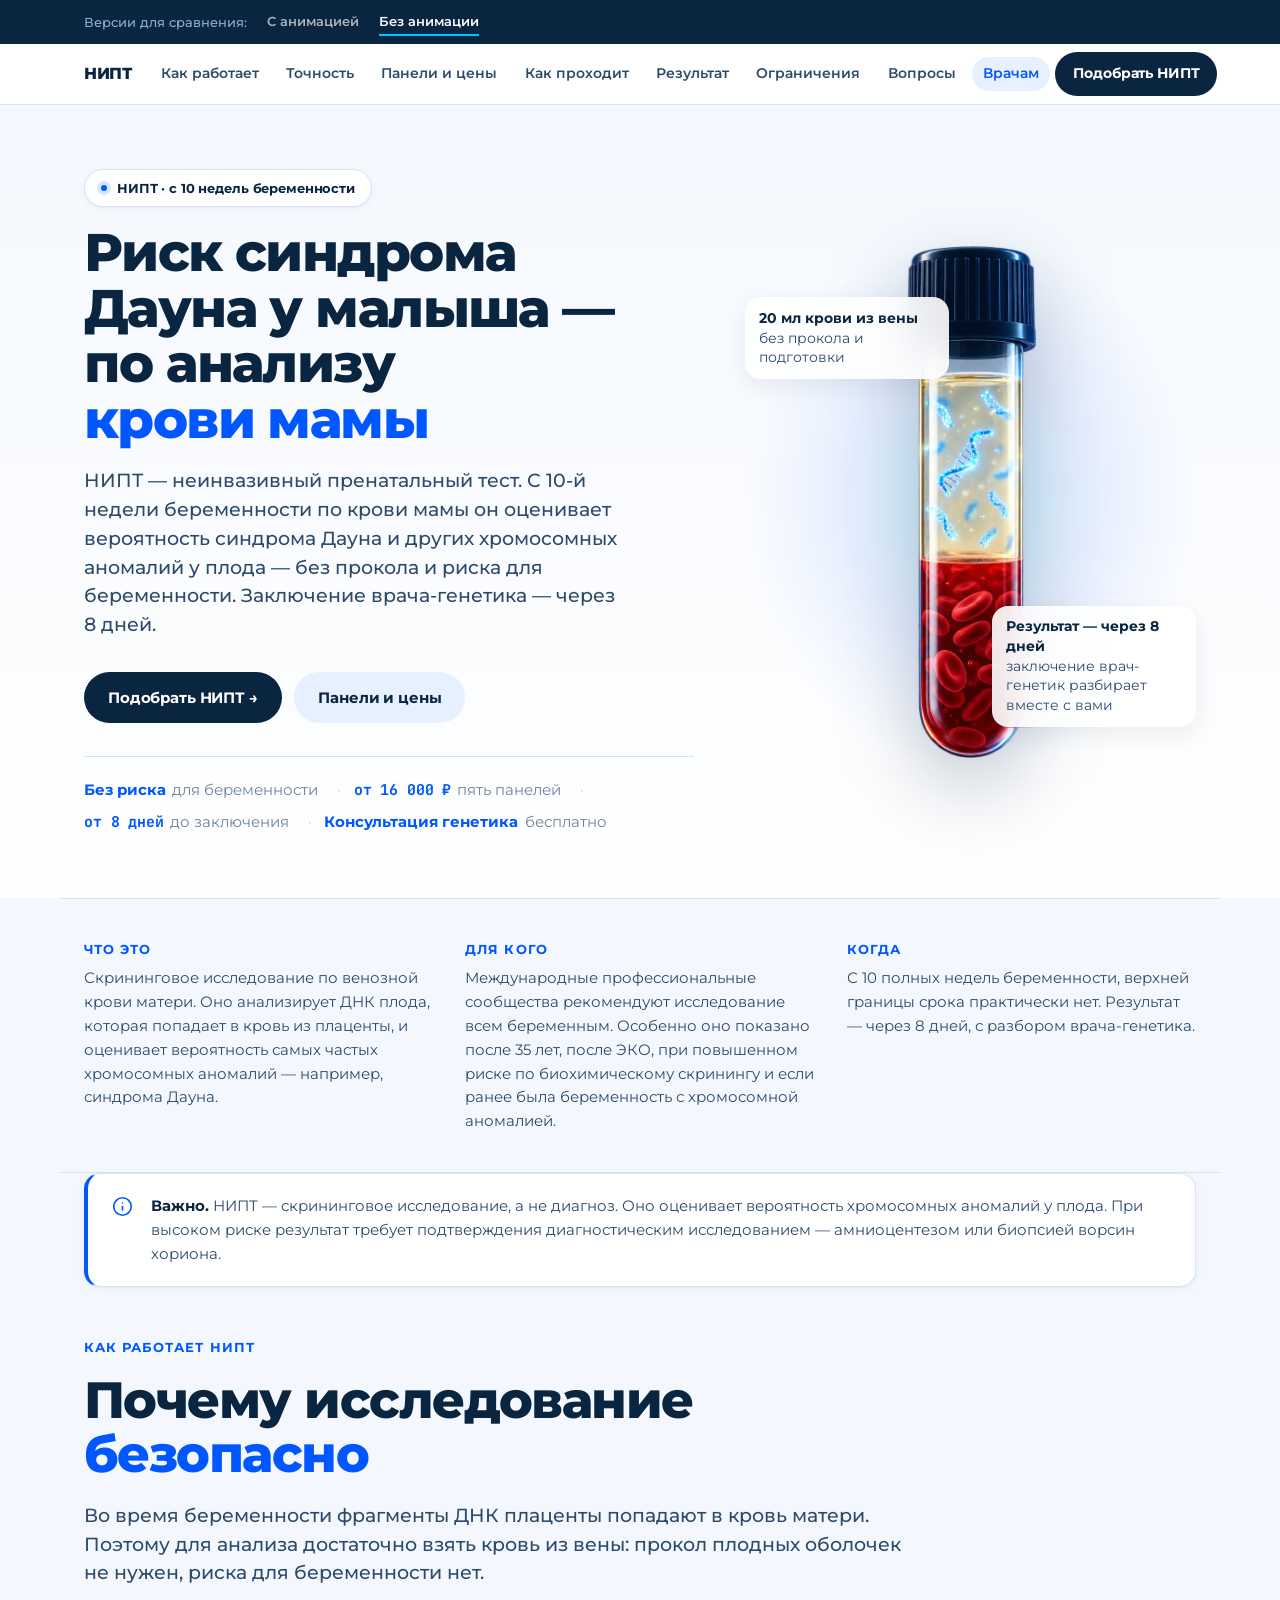
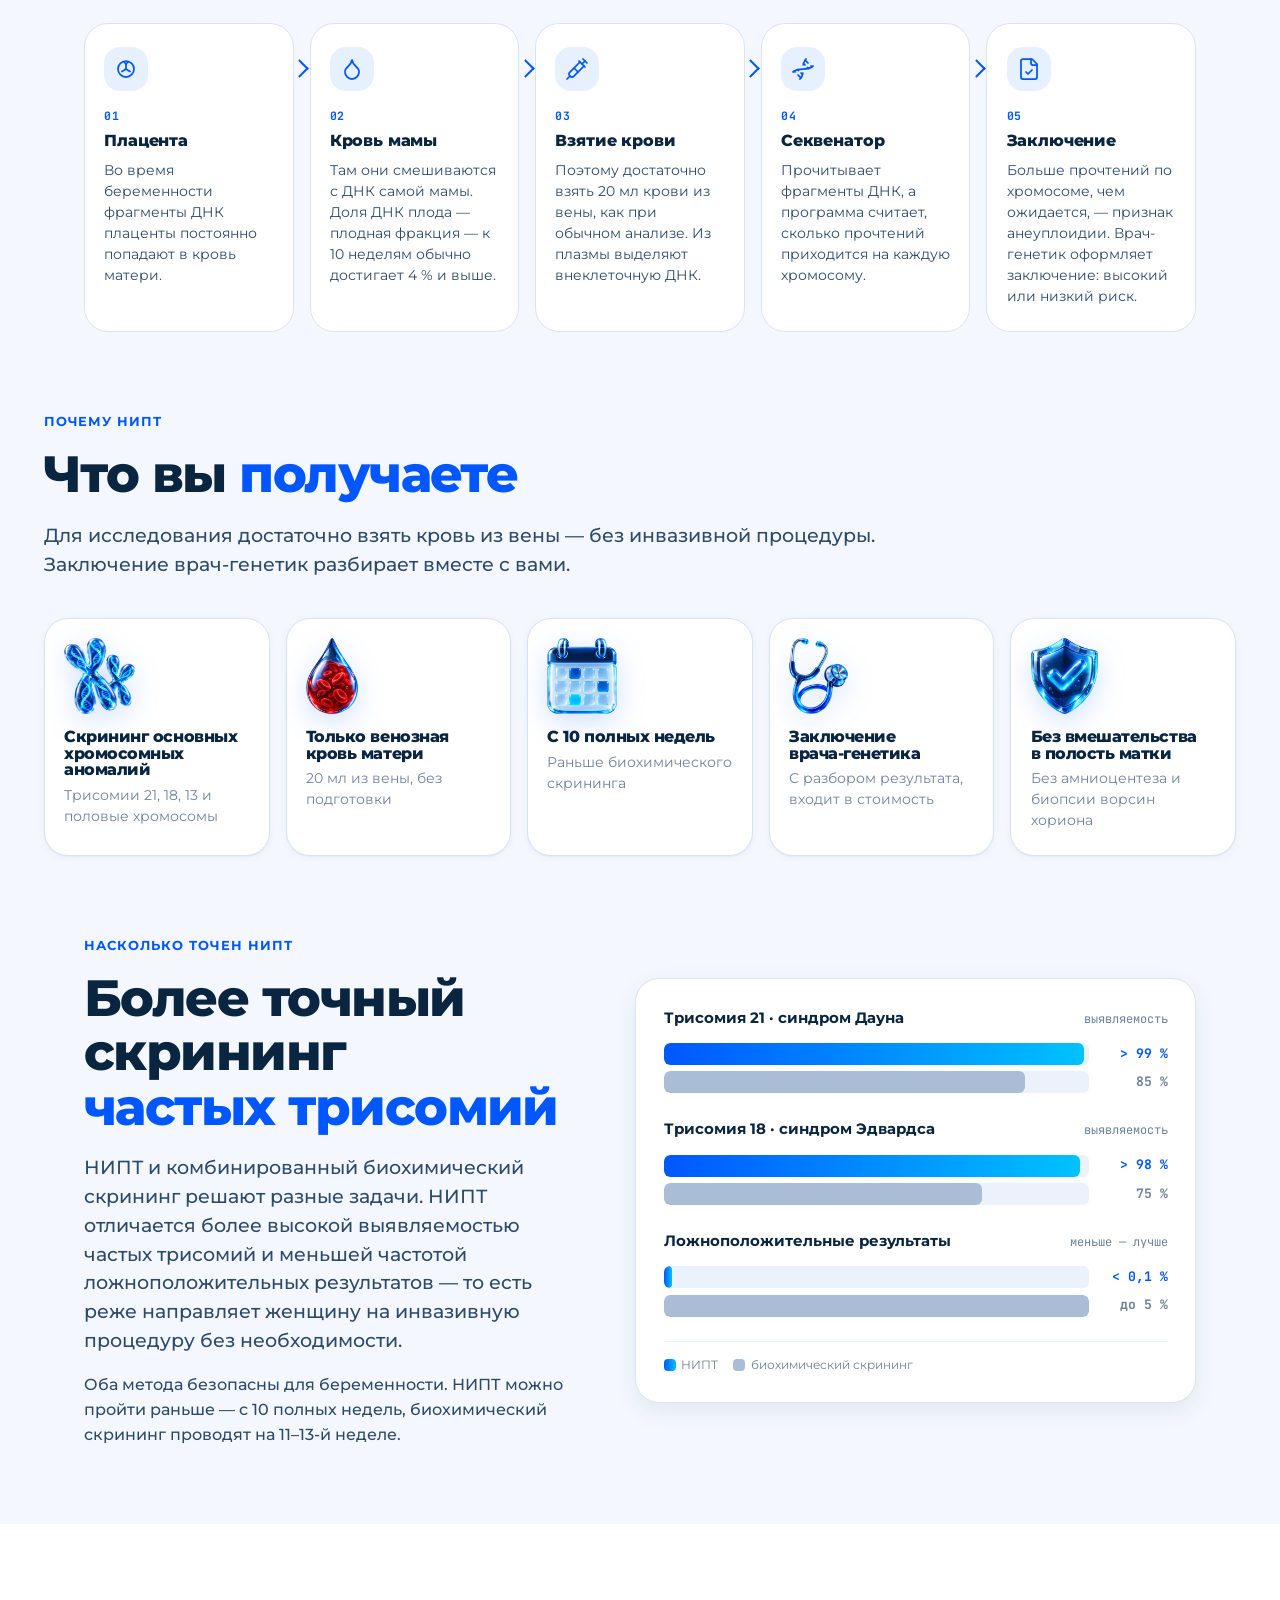
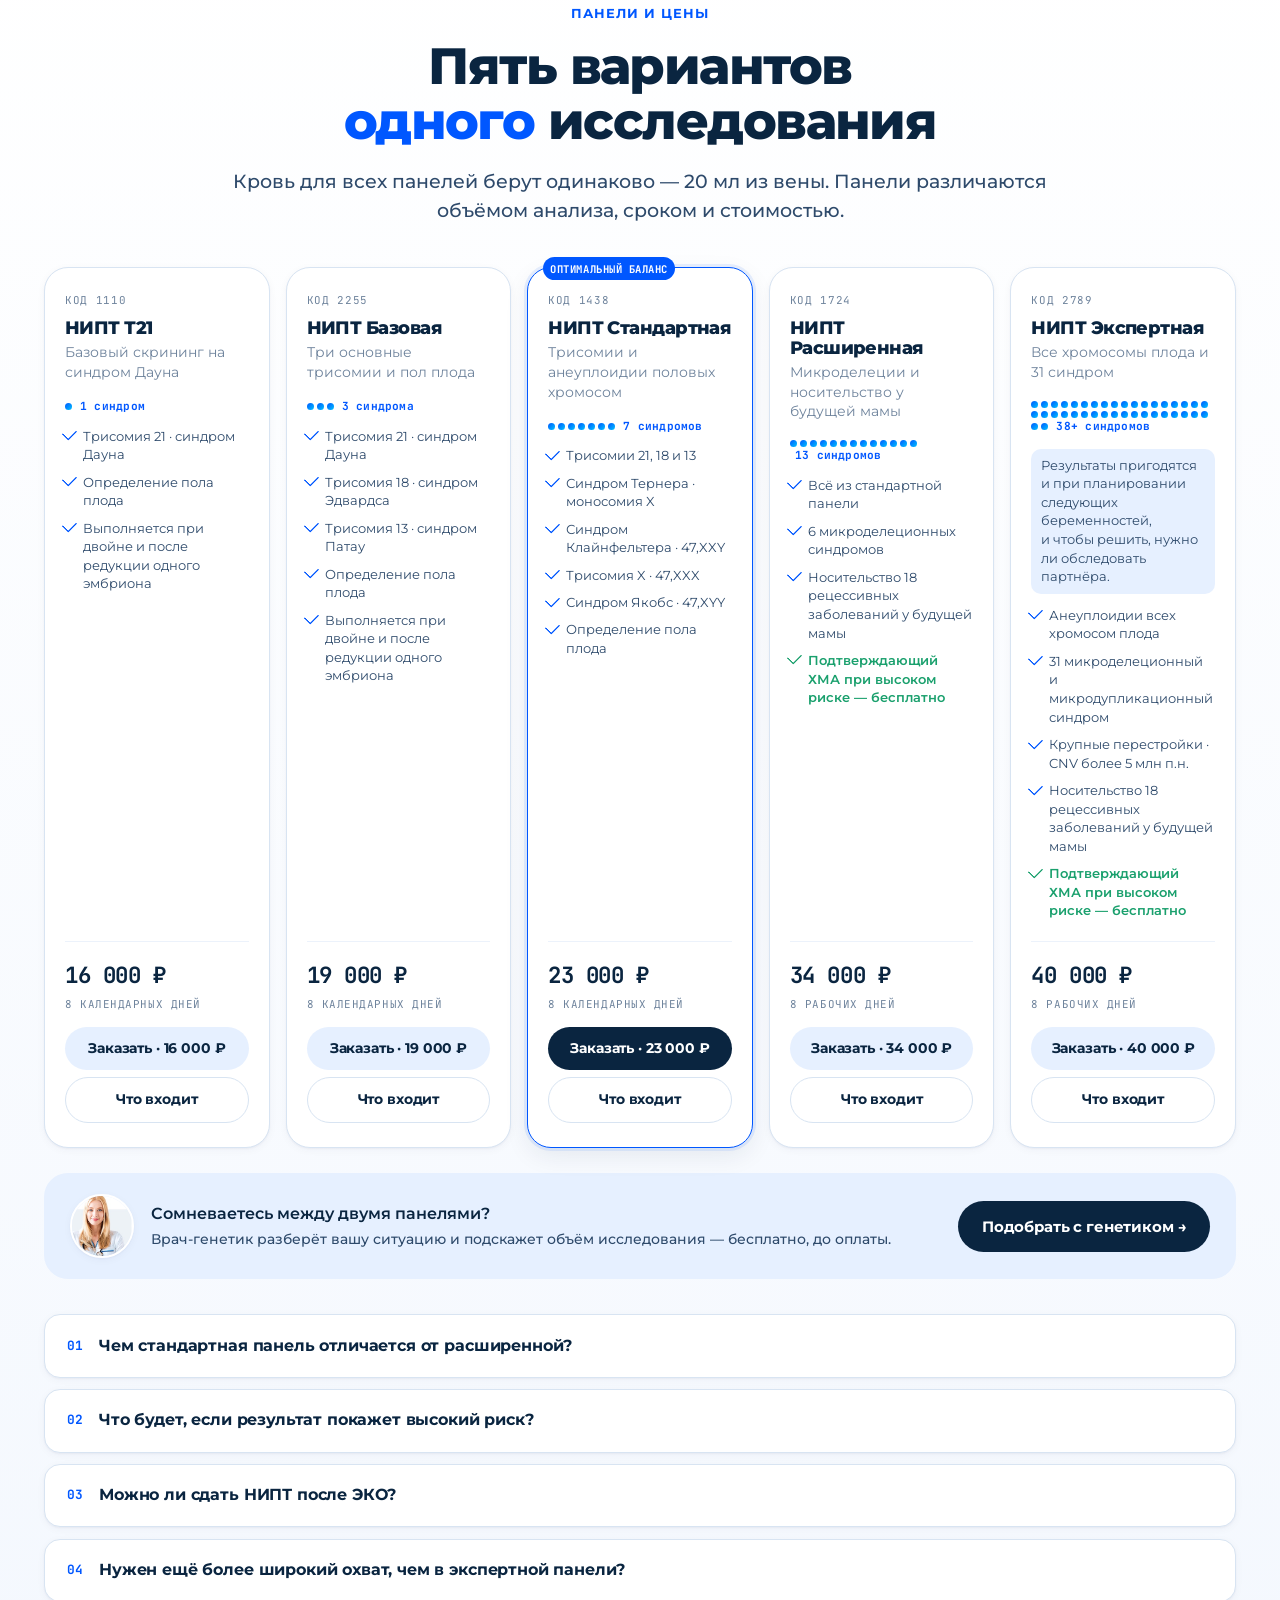
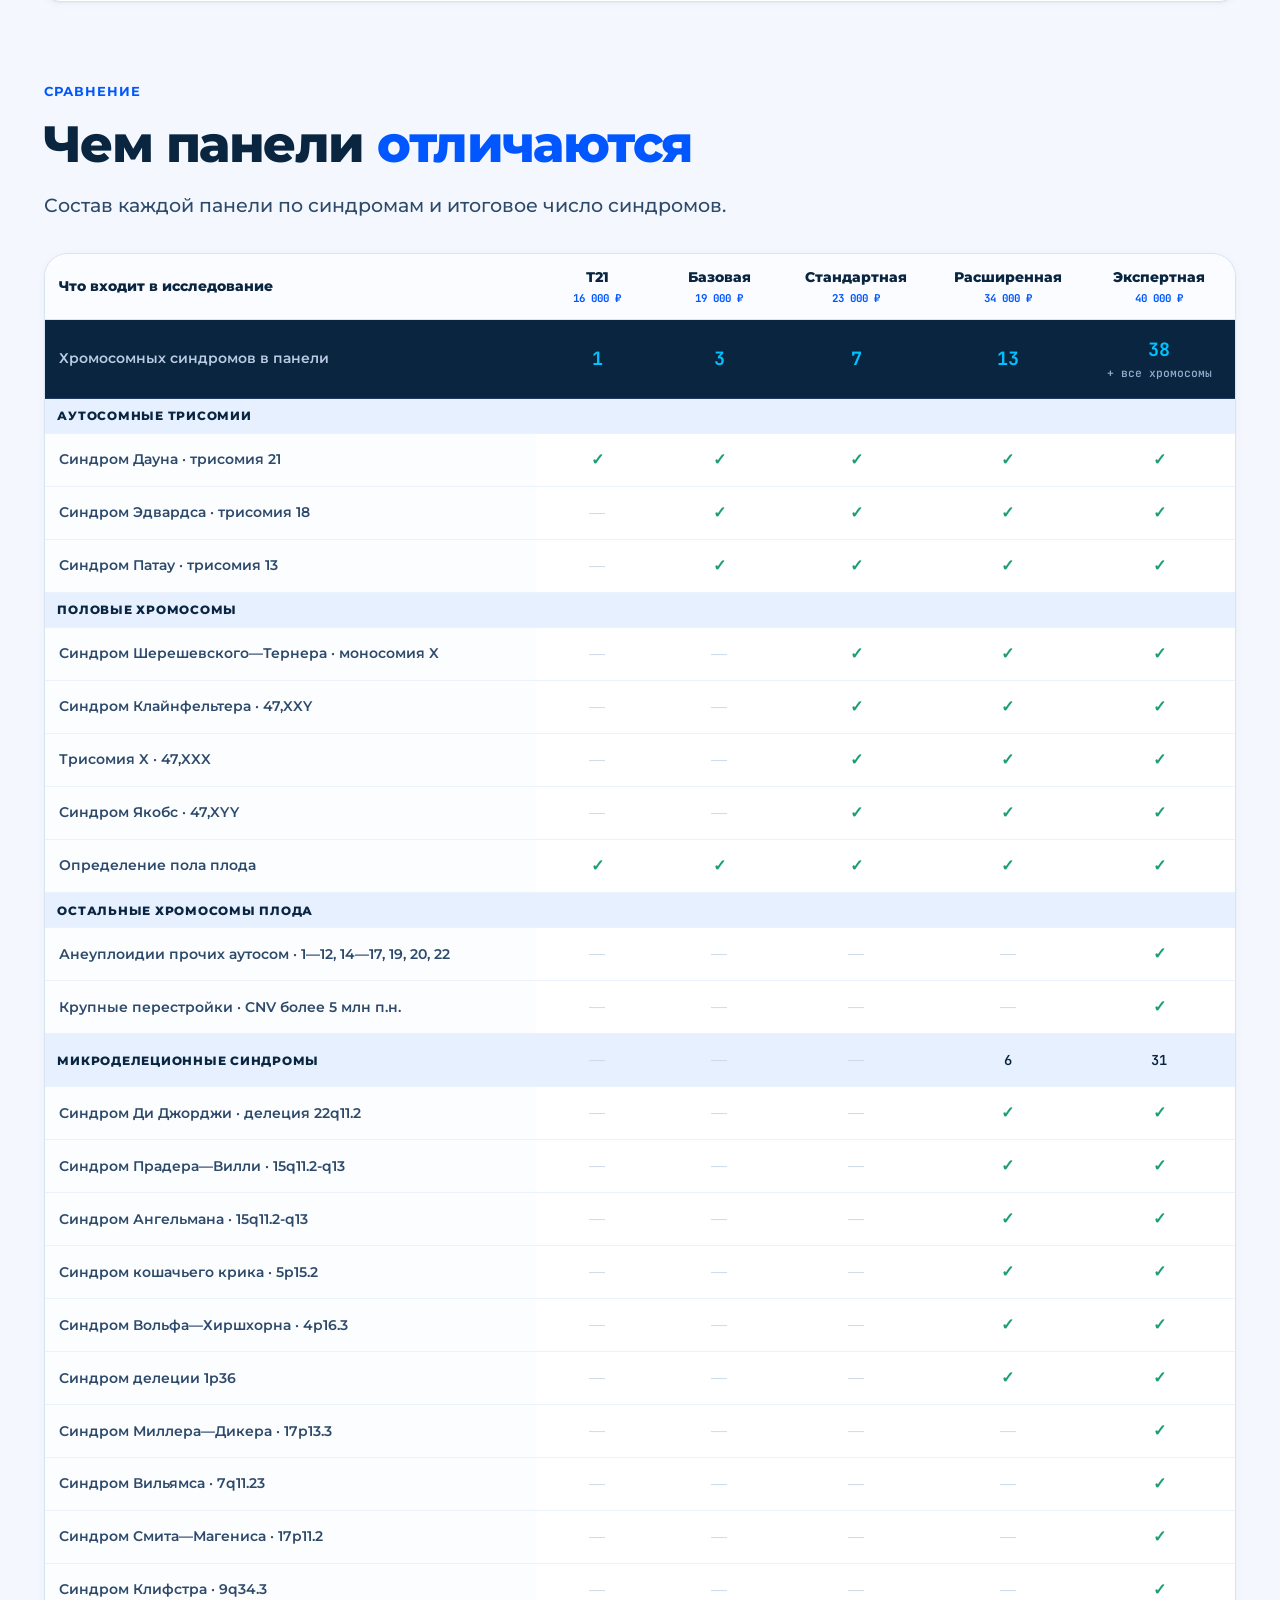
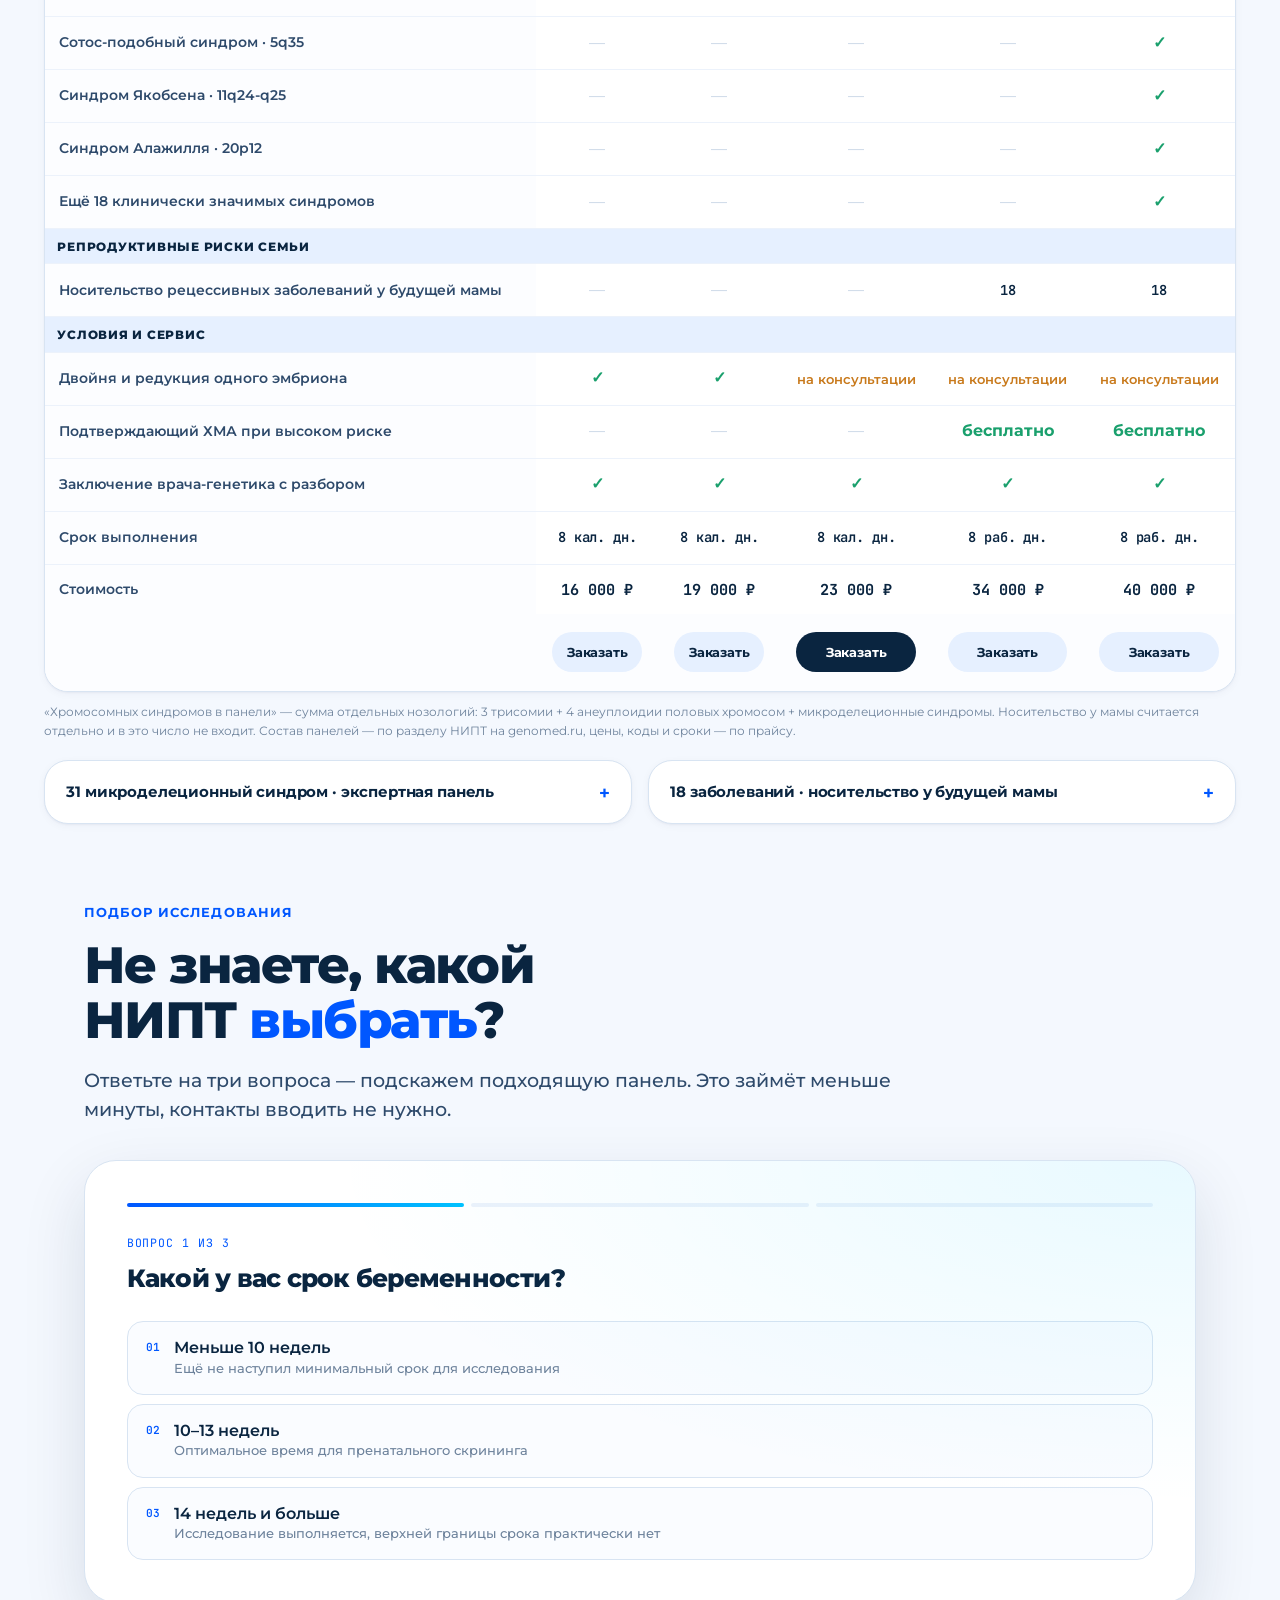
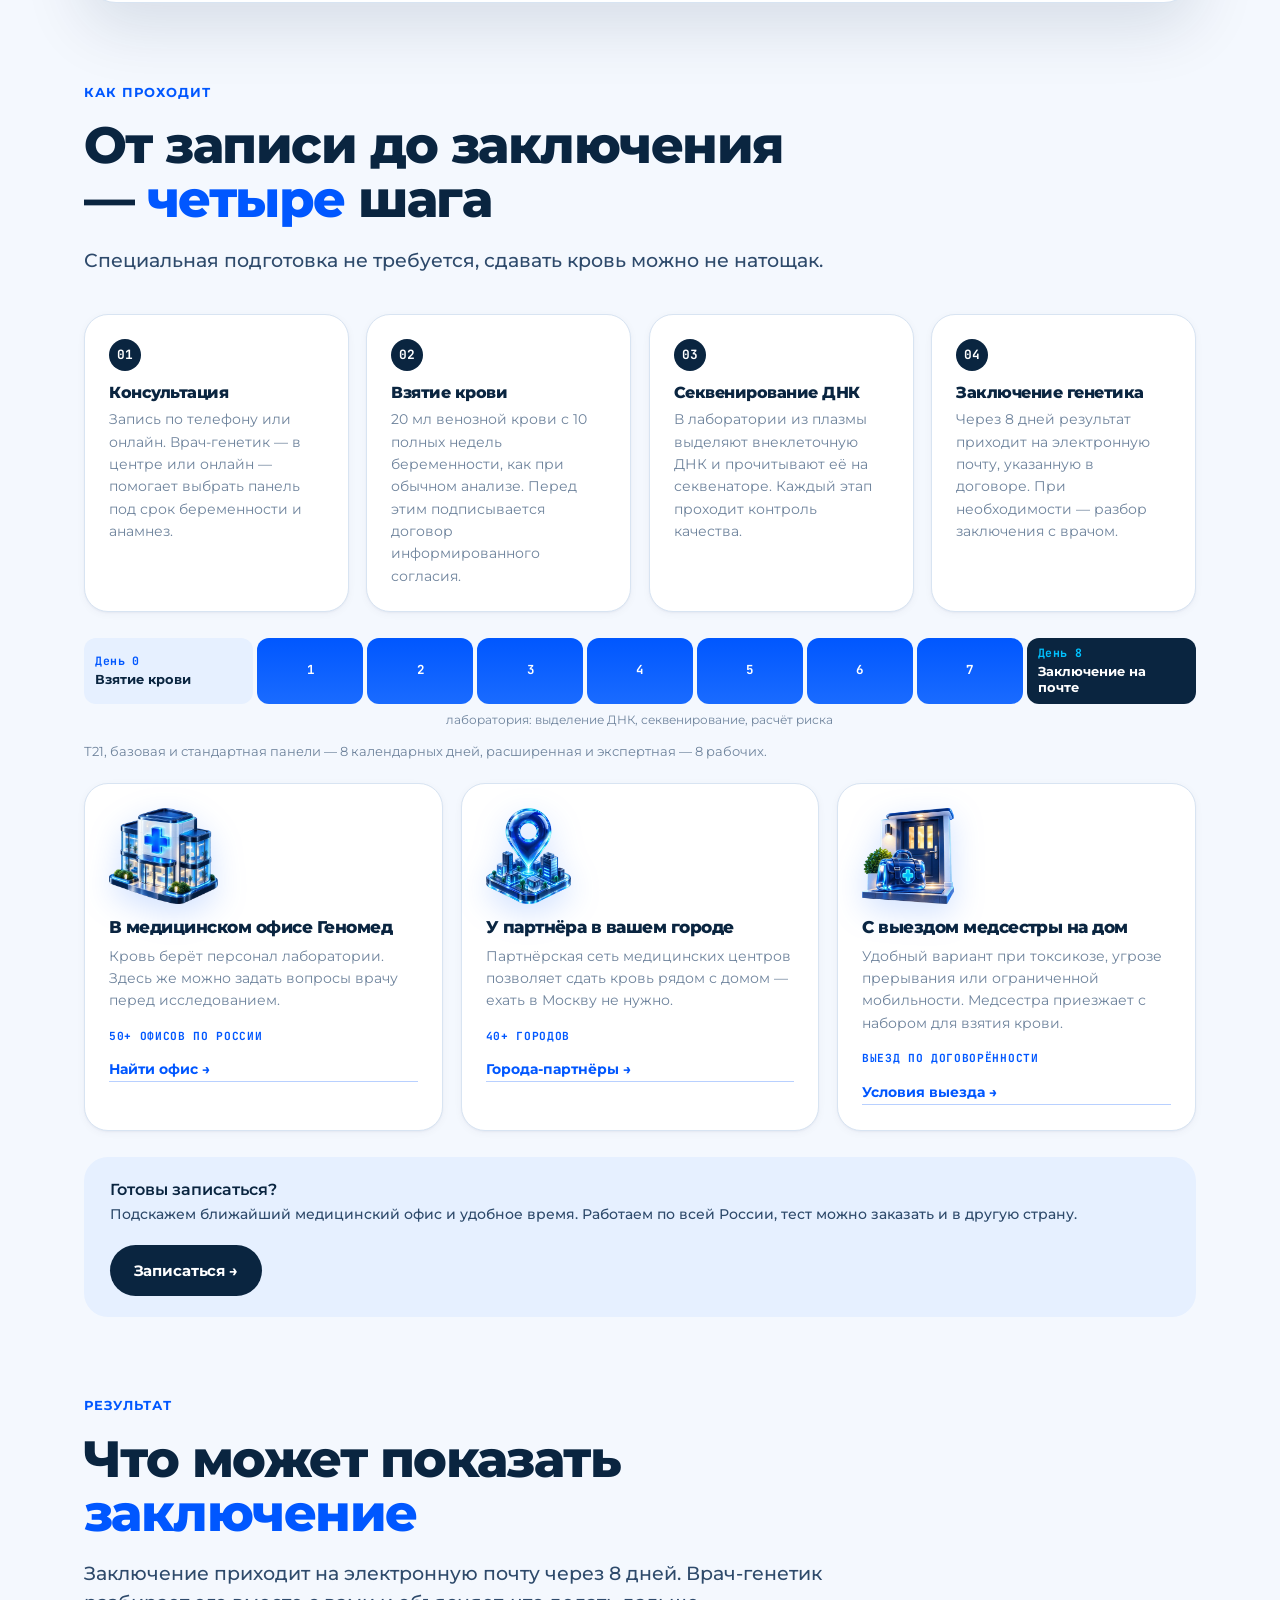
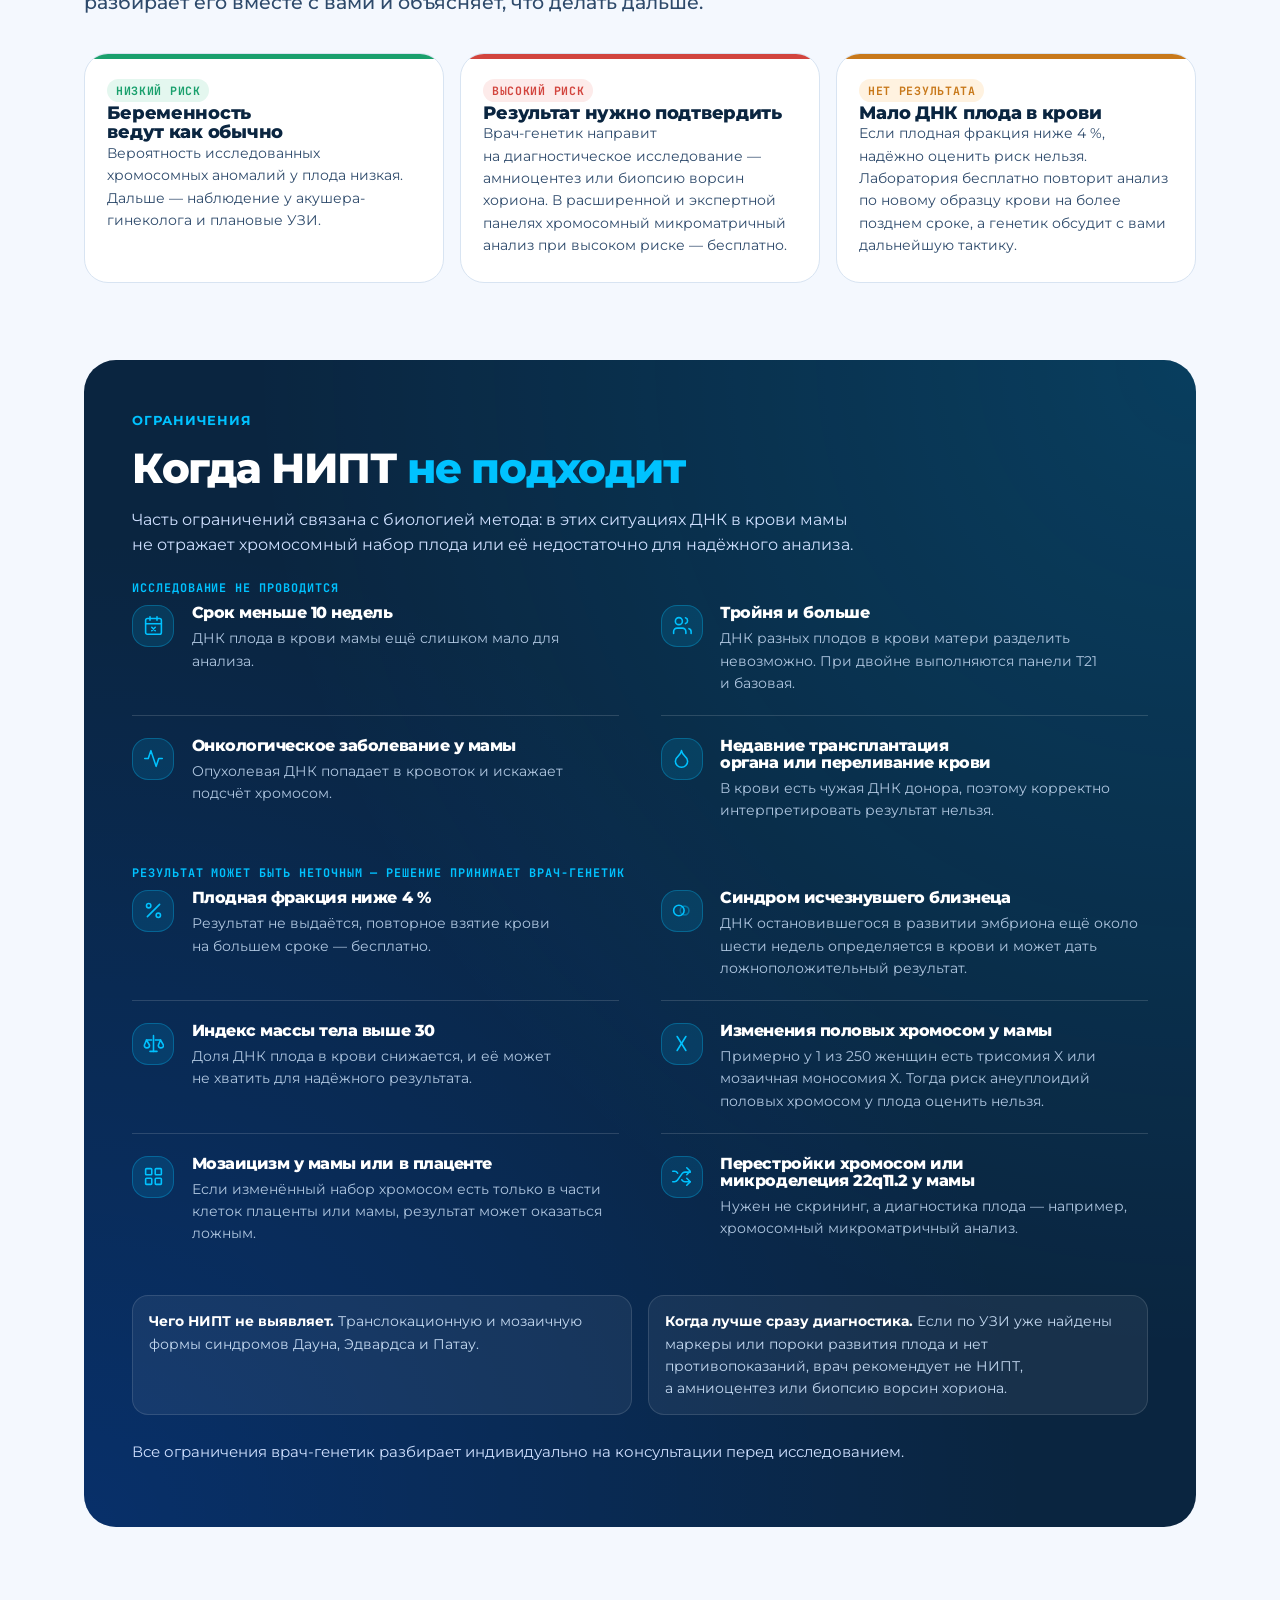
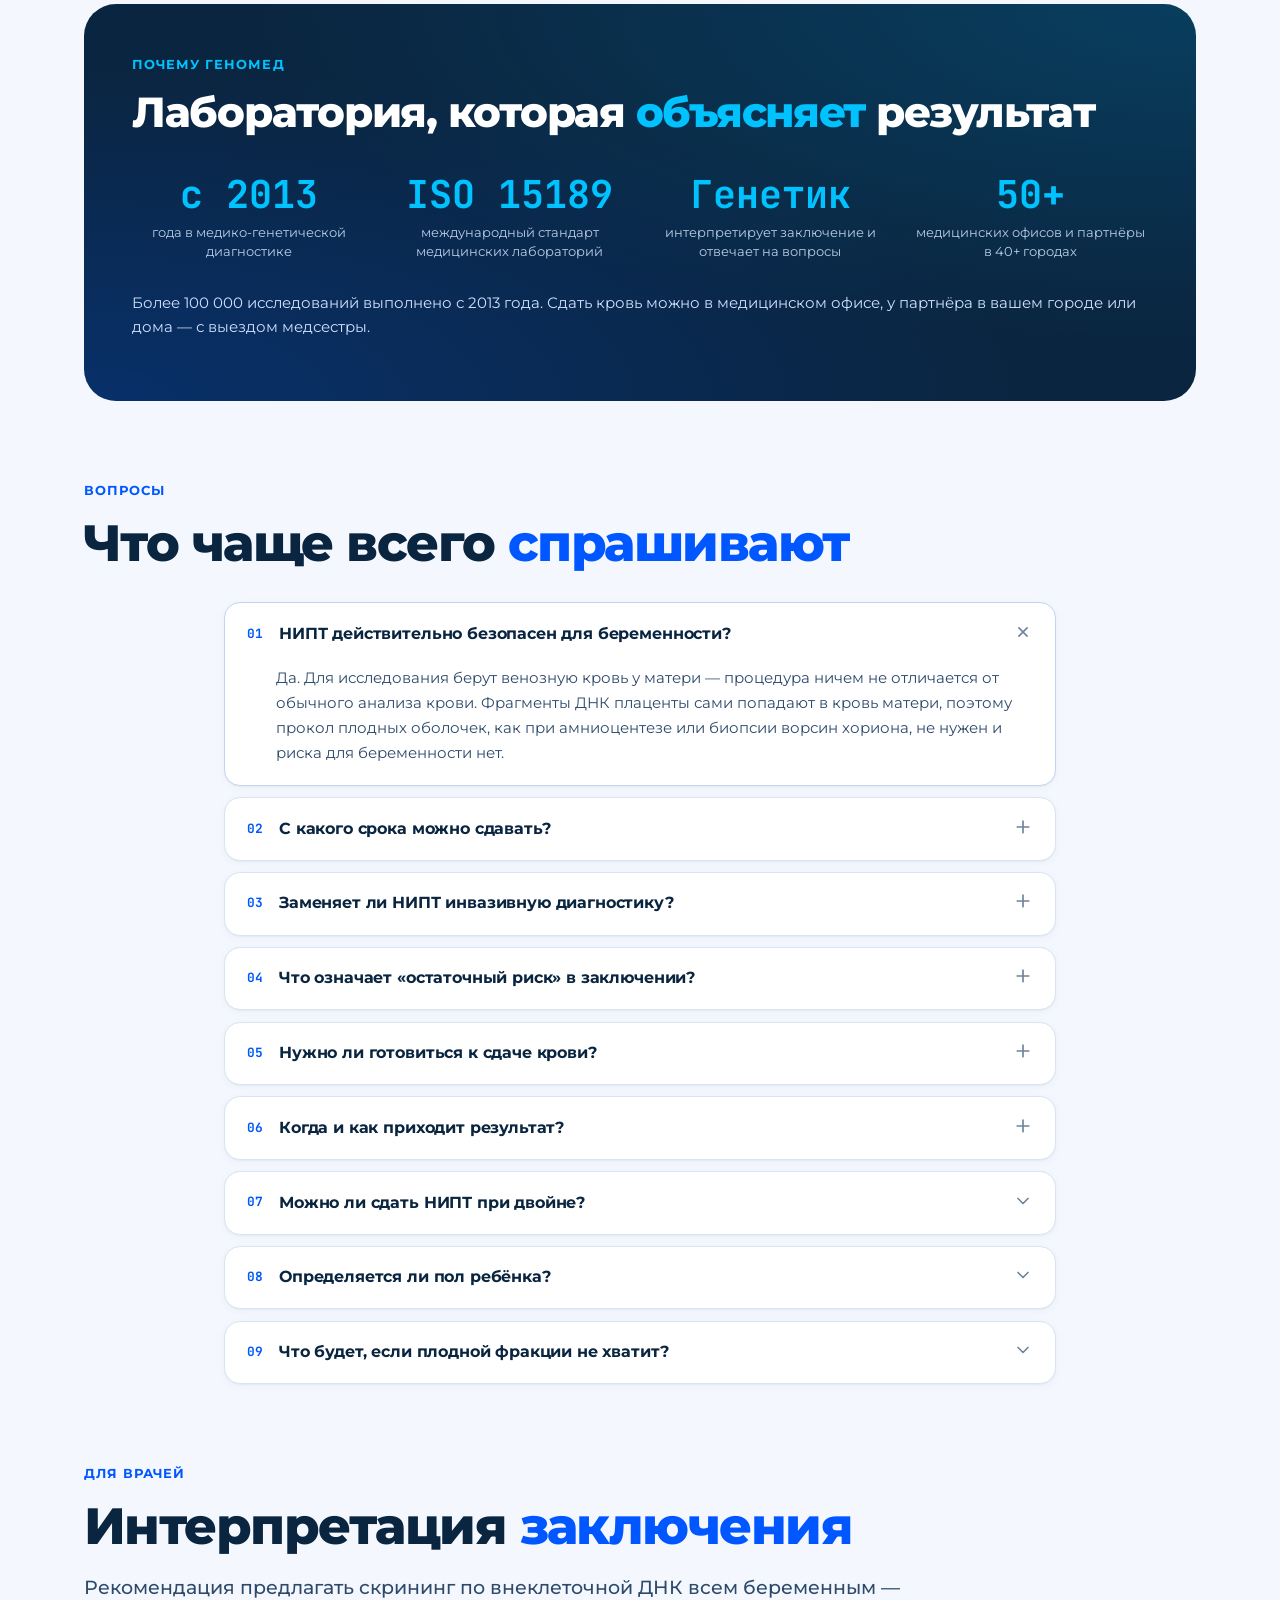
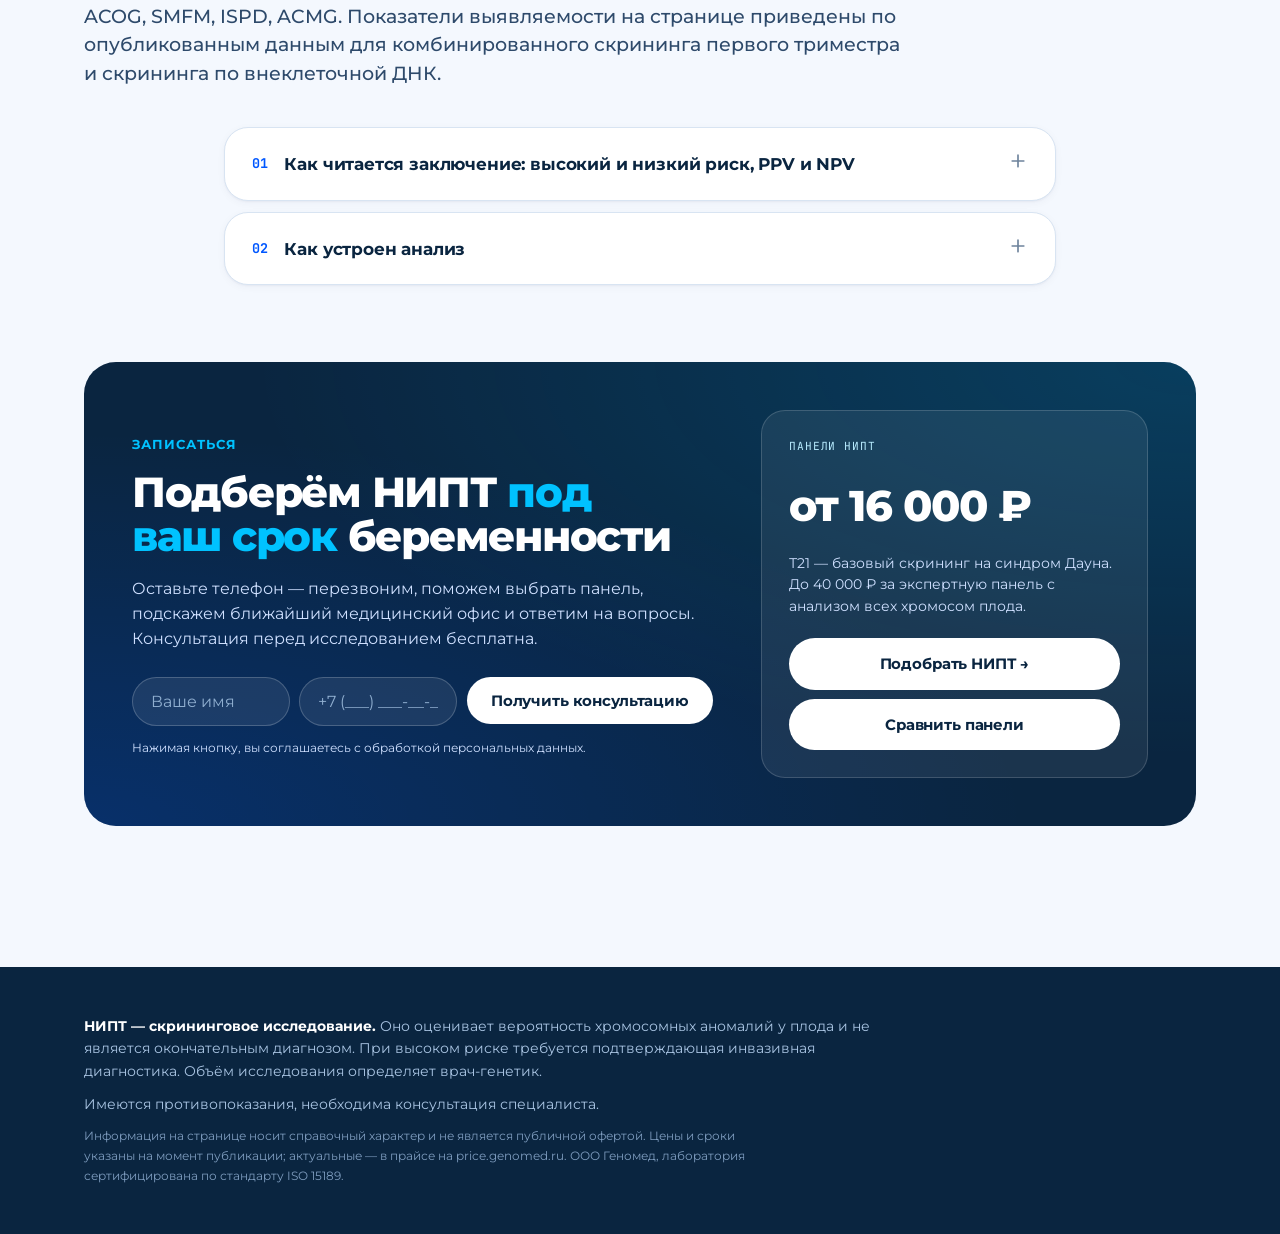
==== bez-animacii.html @ 95964284 "НИПТ: вкладки «С анимацией / Без анимации», 3D-пробирка и иконки, блок результатов, ограничения из о" ====
<!DOCTYPE html>
<html lang="ru">
<head>
<meta charset="utf-8">
<meta name="viewport" content="width=device-width, initial-scale=1, viewport-fit=cover">
<meta name="robots" content="noindex, nofollow">
<meta name="theme-color" content="#0A2540">
<title>НИПТ — Геномед · без анимации</title>
<link rel="preconnect" href="https://fonts.googleapis.com">
<link rel="preconnect" href="https://fonts.gstatic.com" crossorigin>
<link rel="stylesheet" href="https://fonts.googleapis.com/css2?family=Montserrat:wght@400;500;600;700;800;900&family=JetBrains+Mono:wght@400;500;600;700&display=swap">
<style>
:root{
  --bg:#F4F8FE; --bg-card:#FFFFFF; --bg-deep:#0A2540; --bg-deep-2:#102A4C;
  --ink:#0A2540; --ink-2:#2E4A6B; --muted:#6E839C;
  --line:#D8E4F2; --line-soft:#ECF2FB;
  --blue:#0057FF; --blue-2:#0046CC; --cyan:#00C2FF; --cyan-soft:#B8ECFF; --teal:#00A8B5;
  --accent-soft:#E6F0FF;
  --ok:#1AA06D; --ok-soft:#E4F7EF; --warn:#C8791B; --warn-soft:#FFF2E0; --stop:#D2453E; --stop-soft:#FDEBEA;
  --shadow-sm:0 1px 2px rgba(10,37,64,.04),0 2px 8px rgba(10,37,64,.04);
  --shadow-md:0 8px 24px rgba(10,37,64,.08);
  --shadow-lg:0 24px 64px rgba(10,37,64,.12);
  --r-sm:8px; --r-md:16px; --r-lg:24px; --r-xl:32px;
  --disp:"Montserrat",-apple-system,BlinkMacSystemFont,"Segoe UI",sans-serif;
  --body:"Montserrat",-apple-system,BlinkMacSystemFont,"Segoe UI",sans-serif;
  --mono:"JetBrains Mono",ui-monospace,"SF Mono",Menlo,Consolas,monospace;
  --maxw:1160px;
}
*{box-sizing:border-box}
img{max-width:100%;display:block} a{color:inherit;text-decoration:none}
:focus-visible{outline:2.5px solid var(--blue);outline-offset:3px}
.wrap{max-width:var(--maxw);margin-inline:auto !important;padding-inline:24px}
section{padding-block:clamp(3em,6vw,5.5em)}
.mono{font-family:var(--mono);font-feature-settings:"tnum"1,"zero"1;letter-spacing:-.01em}

h1,h2,h3,h4{font-family:var(--disp);font-weight:800;letter-spacing:-.03em;line-height:1.06;margin:0 !important;text-wrap:balance}
h1{font-size:clamp(2.1em,4.4vw,3.3em) !important;line-height:1.05}
h2{font-size:clamp(30px,4vw,54px) !important;margin:0 0 18px !important}
h3{font-size:1.15em !important}
h1 em,h2 em,h3 em{font-style:normal;color:var(--blue)}
.lead{color:var(--ink-2);font-size:clamp(1em,1.5vw,1.16em);max-width:64ch;margin:1.1em 0 0;font-weight:500}
.muted{color:var(--muted)}
.center{text-align:center}
.center .lead{margin-inline:auto !important}

.lnipt {margin:0;background:var(--bg);color:var(--ink);font-family:var(--body);font-weight:500;
  font-size:16px;line-height:1.55;-webkit-font-smoothing:antialiased;overflow-x:hidden;overflow-wrap:break-word}

/* eyebrows */
.eyebrow{display:inline-flex;align-items:center;gap:10px;padding:8px 16px;border:1px solid var(--line);
  border-radius:100px;font-size:13px;font-weight:700;letter-spacing:-.01em;background:#fff;margin:0 0 1.4em;
  box-shadow:var(--shadow-sm)}
.eyebrow::before{content:"";width:6px;height:6px;border-radius:50%;background:var(--blue);
  box-shadow:0 0 0 4px rgba(0,87,255,.15);animation:pulse 2s infinite;flex:none}
@keyframes pulse{0%,100%{box-shadow:0 0 0 4px rgba(0,87,255,.15)}50%{box-shadow:0 0 0 7px rgba(0,87,255,.05)}}
@media(prefers-reduced-motion:reduce){.eyebrow::before{animation:none}}
.section-eyebrow{display:inline-block;font-size:13px;font-weight:700;letter-spacing:.08em;
  text-transform:uppercase;color:var(--blue);margin-bottom:16px}
.section-head h2{max-width:780px}
.section-head .lead{max-width:64ch}
.section-head.center h2,.section-head.center .lead{margin-inline:auto !important}

/* buttons */
.btn-lnipt{display:inline-flex;align-items:center;justify-content:center;gap:8px;padding:14px 24px;border-radius:100px;
  font-weight:700;font-size:15px;letter-spacing:-.01em;border:none;cursor:pointer;transition:transform .2s,box-shadow .2s,background .2s;
  font-family:inherit;text-align:center}
.btn-lnipt--primary{background:var(--bg-deep);color:#fff !important;position:relative;overflow:hidden}
.btn-lnipt--primary::before{content:"";position:absolute;inset:0;
  background:linear-gradient(135deg,var(--blue),var(--cyan) 120%);opacity:0;transition:opacity .3s}
@media (hover:hover) and (pointer:fine){.btn-lnipt--primary:hover::before{opacity:1}}
.btn-lnipt--primary>*{position:relative;z-index:1}
@media (hover:hover) and (pointer:fine){.btn-lnipt--primary:hover,.btn-lnipt--secondary:hover{transform:translateY(-1px);box-shadow:var(--shadow-md)}}
.btn-lnipt--secondary{background:var(--accent-soft);color:var(--ink) !important}
.btn-lnipt--light{background:#fff;color:var(--ink) !important}
.btn-lnipt--sm{padding:11px 18px;font-size:14px}

/* hero */
.hero{padding:clamp(2.5em,5vw,4.5em) 0 clamp(3em,5vw,4.5em);
  background:linear-gradient(180deg,#F4F8FE 0%,#FFFFFF 100%)}
.nw{white-space:nowrap}
.hero__grid{display:grid;grid-template-columns:1.12fr .88fr;gap:clamp(2em,4vw,3.5em);align-items:center}
.hero__grid>*{min-width:0}
@media(max-width:940px){.hero__grid{grid-template-columns:1fr}}
.hero-cta{display:flex;flex-wrap:wrap;gap:.8em;margin-top:2em}
.stats{display:grid;grid-template-columns:repeat(4,1fr);gap:1em;margin-top:2.4em;
  border-top:1px solid var(--line);padding-top:1.5em}
.stats>div{min-width:0}
.stats .n{font-family:var(--mono);font-feature-settings:"tnum"1;font-weight:700;font-size:clamp(1.3em,2.4vw,1.75em);
  color:var(--blue);line-height:1}
.stats .c{color:var(--muted);font-size:.8em;margin-top:.45em;line-height:1.35}
@media(max-width:560px){.stats{grid-template-columns:repeat(2,1fr);gap:1.2em}}

/* карточка-отчёт */
.report{background:var(--bg-card);border-radius:var(--r-lg);padding:1.6em;box-shadow:var(--shadow-lg);
  border:1px solid var(--line-soft);min-width:0}
.report .rhead{display:flex;justify-content:space-between;align-items:baseline;gap:1em;
  border-bottom:1px solid var(--line);padding-bottom:.95em;margin-bottom:1.1em}
.report .rhead b{font-family:var(--disp);font-weight:800;font-size:1.05em;letter-spacing:-.02em}
.report .rhead small{font-family:var(--mono);color:var(--muted);font-size:.68em;white-space:nowrap;
  letter-spacing:.02em;text-transform:uppercase}
.rrow{margin:.95em 0}
.rrow .rl{display:flex;justify-content:space-between;align-items:center;gap:.6em;font-size:.86em;
  margin-bottom:.4em;font-weight:600}
.rrow .rl span:first-child{min-width:0}
.chip{font-weight:700;font-size:.8em;padding:.2em .6em;border-radius:100px;white-space:nowrap;flex:none;
  letter-spacing:.01em}
.chip.ok{background:var(--ok-soft);color:var(--ok)}
.chip.warn{background:var(--warn-soft);color:var(--warn)}
.chip.stop{background:var(--stop-soft);color:var(--stop)}
.chip.blue{background:var(--accent-soft);color:var(--blue)}
.bar{height:7px;border-radius:100px;background:var(--line-soft);overflow:hidden}
.bar>i{display:block;height:100%;border-radius:100px;background:linear-gradient(90deg,var(--blue),var(--cyan))}
.bar.calm>i{background:linear-gradient(90deg,var(--ok),#5CD1A4)}
.rfoot{margin-top:1.2em;padding-top:.95em;border-top:1px solid var(--line-soft);
  font-size:.74em;color:var(--muted);line-height:1.5}
.rfoot b{color:var(--ink-2)}

/* тёмная плашка */
.deep{position:relative;overflow:hidden;background:var(--bg-deep);color:#fff;border-radius:var(--r-xl);
  padding:clamp(1.8em,4vw,3em)}
.deep::before{content:"";position:absolute;inset:0;pointer-events:none;
  background:radial-gradient(ellipse at top right,rgba(0,194,255,.16),transparent 60%),
             radial-gradient(ellipse at bottom left,rgba(0,87,255,.22),transparent 60%)}
.deep>*{position:relative}
.deep h2,.deep h3{color:#fff}
.deep p{color:#CFE0FF}
.deep .big{font-family:var(--disp);font-weight:800;font-size:clamp(3.4em,9vw,6em);color:var(--cyan);
  line-height:.92;letter-spacing:-.04em;white-space:nowrap}
.deep-grid{display:grid;grid-template-columns:auto 1fr;gap:clamp(1.4em,4vw,3em);align-items:center}
.deep-grid>*{min-width:0}
@media(max-width:720px){.deep-grid{grid-template-columns:1fr}}

/* карточки */
.cards{display:grid;grid-template-columns:repeat(3,1fr);gap:1.1em}
.cards.c2{grid-template-columns:repeat(2,1fr)}
.cards>*{min-width:0}
@media(max-width:860px){.cards{grid-template-columns:repeat(2,1fr)}}
@media(max-width:640px){.cards,.cards.c2{grid-template-columns:1fr}}
.fcard{background:var(--bg-card);border:1px solid var(--line);border-radius:var(--r-lg);padding:1.7em;
  box-shadow:var(--shadow-sm);min-width:0;transition:transform .2s,box-shadow .2s}
@media (hover:hover) and (pointer:fine){.fcard:hover{transform:translateY(-2px);box-shadow:var(--shadow-md)}}
.fcard .n{font-family:var(--mono);font-weight:700;font-size:.78em;color:var(--blue);letter-spacing:.06em;
  text-transform:uppercase}
.fcard h3{margin:.75em 0 .55em !important}
.fcard p{color:var(--muted);font-size:.95em;margin:0}
.badge{display:inline-flex;align-items:center;justify-content:center;width:44px;height:44px;
  border-radius:var(--r-md);background:var(--accent-soft);color:var(--blue);border:1px solid #D3E3FF;flex:none}
.badge svg{width:22px;height:22px}

/* блок PPV/NPV */
.risk-grid{display:grid;grid-template-columns:1fr 1fr;gap:1.1em}
.risk-grid>*{min-width:0}
@media(max-width:760px){.risk-grid{grid-template-columns:1fr}}
.risk{background:#fff;border:1px solid var(--line);border-radius:var(--r-lg);padding:1.7em;box-shadow:var(--shadow-sm);
  position:relative;overflow:hidden}
.risk::after{content:"";position:absolute;left:0;top:0;bottom:0;width:4px}
.risk.hi::after{background:linear-gradient(180deg,var(--warn),#E9A64B)}
.risk.lo::after{background:linear-gradient(180deg,var(--ok),#5CD1A4)}
.risk .tag{display:inline-flex;align-items:center;gap:.5em;font-family:var(--mono);font-size:.72em;font-weight:700;
  letter-spacing:.08em;text-transform:uppercase}
.risk.hi .tag{color:var(--warn)} .risk.lo .tag{color:var(--ok)}
.risk .thr{font-family:var(--mono);font-weight:700;font-size:clamp(1.5em,3vw,2em);margin:.7em 0 .1em;
  letter-spacing:-.02em}
.risk p{color:var(--muted);font-size:.93em;margin:.7em 0 0}
.risk .metric{margin-top:1.1em;padding-top:1em;border-top:1px solid var(--line-soft);font-size:.9em;color:var(--ink-2)}
.risk .metric b{font-family:var(--mono);font-weight:700}

.ppv{margin-top:1.6em;background:#fff;border:1px solid var(--line);border-radius:var(--r-lg);
  padding:1.7em;box-shadow:var(--shadow-sm)}
.ppv h3{margin:0 0 .35em !important}
.ppv .sub{color:var(--muted);font-size:.9em;margin:0 0 1.4em}
.ppv-row{display:grid;grid-template-columns:1fr 84px;gap:1em;align-items:center;margin:.95em 0}
.ppv-row>*{min-width:0}
.ppv-row .lbl{font-weight:600;font-size:.93em}
.ppv-row .lbl small{display:block;color:var(--muted);font-weight:500;font-size:.78em;margin-top:.1em}
.ppv-row .val{font-family:var(--mono);font-weight:700;font-size:1em;text-align:right;color:var(--blue)}
.ppv-row .track{grid-column:1/-1;height:7px;border-radius:100px;background:var(--line-soft);overflow:hidden;margin-top:-.35em}
.ppv-row .track>i{display:block;height:100%;border-radius:100px;background:linear-gradient(90deg,var(--blue),var(--cyan))}
.note{display:flex;gap:.9em;align-items:flex-start;margin-top:1.6em;background:var(--warn-soft);
  border:1px solid #F3DFC0;border-radius:var(--r-md);padding:1.15em 1.3em}
.note svg{width:20px;height:20px;color:var(--warn);flex:none;margin-top:.15em}
.note p{margin:0;font-size:.92em;color:#7A4E12;line-height:1.55}
.note p b{color:#5E3A0A}

/* сравнение НИПТ vs биохимия */
.cmp{display:grid;grid-template-columns:1fr 1.15fr;gap:clamp(2em,5vw,4em);align-items:center}
.cmp>*{min-width:0}
@media(max-width:900px){.cmp{grid-template-columns:1fr}}
.cmp-card{background:#fff;border:1px solid var(--line);border-radius:var(--r-lg);padding:1.7em;box-shadow:var(--shadow-md)}
.cmp-item{margin:1.5em 0}
.cmp-item:first-child{margin-top:0} .cmp-item:last-child{margin-bottom:0}
.cmp-item .t{display:flex;justify-content:space-between;align-items:baseline;gap:.8em;margin-bottom:.85em}
.cmp-item .t b{font-size:.95em} .cmp-item .t small{color:var(--muted);font-size:.75em;font-family:var(--mono)}
.cmp-line{display:grid;grid-template-columns:1fr 68px;gap:.7em;align-items:center;margin:.4em 0}
.cmp-line>*{min-width:0}
.cmp-line .bar2{height:22px;border-radius:6px;background:var(--line-soft);overflow:hidden}
.cmp-line .bar2>i{display:block;height:100%;border-radius:6px}
.cmp-line.a .bar2>i{background:linear-gradient(90deg,var(--blue),var(--cyan))}
.cmp-line.b .bar2>i{background:#A9BDD6}
.cmp-line .v{font-family:var(--mono);font-weight:700;font-size:.82em;text-align:right}
.cmp-line.a .v{color:var(--blue)} .cmp-line.b .v{color:var(--muted)}
.cmp-legend{display:flex;gap:1.2em;flex-wrap:wrap;margin-top:1.3em;padding-top:1.1em;border-top:1px solid var(--line-soft);
  font-size:.78em;color:var(--muted)}
.cmp-legend span{display:inline-flex;align-items:center;gap:.45em}
.cmp-legend i{width:12px;height:12px;border-radius:4px;display:inline-block}
.src{font-size:.76em;color:var(--muted);margin-top:1.2em;line-height:1.5}

/* панели */
.panels{display:grid;grid-template-columns:repeat(5,1fr);gap:1em;align-items:stretch}
@media(max-width:1120px){.panels{grid-template-columns:repeat(3,1fr)}}
@media(max-width:820px){.panels{grid-template-columns:repeat(2,1fr)}}
@media(max-width:560px){.panels{grid-template-columns:1fr}}
.panels>*{min-width:0}
.panel{background:#fff;border:1px solid var(--line);border-radius:var(--r-lg);padding:1.5em 1.25em;
  display:flex;flex-direction:column;box-shadow:var(--shadow-sm);position:relative;transition:transform .2s,box-shadow .2s}
@media (hover:hover) and (pointer:fine){.panel:hover{transform:translateY(-3px);box-shadow:var(--shadow-md)}}
.panel.pop{border-color:var(--blue);box-shadow:0 0 0 3px rgba(0,87,255,.09),var(--shadow-md)}
.panel .flag{position:absolute;top:-11px;left:1.4em;background:var(--blue);color:#fff;font-size:.66em;
  font-weight:700;letter-spacing:.05em;text-transform:uppercase;padding:.3em .7em;border-radius:100px;
  font-family:var(--mono)}
.panel .code{font-family:var(--mono);font-size:.68em;color:var(--muted);letter-spacing:.06em;text-transform:uppercase}
.panel h3{margin:.5em 0 .3em !important;font-size:1.15em !important}
.panel .desc{color:var(--muted);font-size:.85em;margin:0 0 1.1em;line-height:1.45}
.panel ul{list-style:none;margin:0 0 1.3em;padding:0;display:grid;gap:.55em}
.panel li{position:relative;padding-left:1.35em;font-size:.83em;color:var(--ink-2);line-height:1.4}
.panel li::before{content:"";position:absolute;left:0;top:.42em;width:13px;height:9px;
  border-left:2px solid var(--blue);border-bottom:2px solid var(--blue);transform:rotate(-45deg) scale(.85);
  transform-origin:left center;border-radius:1px}
.panel li.plus{color:var(--ok);font-weight:600}
.panel li.plus::before{border-color:var(--ok)}
.panel .price{margin-top:auto;padding-top:1em;border-top:1px solid var(--line-soft)}
.panel .price .p{font-family:var(--mono);font-weight:700;font-size:1.4em;letter-spacing:-.02em}
.panel .price .term{font-family:var(--mono);font-size:.68em;color:var(--muted);letter-spacing:.05em;
  text-transform:uppercase;margin-top:.3em}
.panel .btn-lnipt{margin-top:1em;width:100%}
.panels-note{margin-top:1.4em;background:var(--accent-soft);border-radius:var(--r-md);padding:1.15em 1.3em;
  font-size:.9em;color:var(--ink-2)}
.panels-note b{font-weight:700}

/* таблица */
.tablewrap{overflow-x:auto;border:1px solid var(--line);border-radius:var(--r-lg);background:#fff;
  box-shadow:var(--shadow-sm);-webkit-overflow-scrolling:touch}
table{border-collapse:collapse;width:100%;min-width:720px;font-size:1em}
th,td{padding:.85em 1em;text-align:center;border-bottom:1px solid var(--line-soft)}
thead th{background:#FAFCFF;font-family:var(--disp);font-weight:800;font-size:.9em;position:sticky;top:0;
  border-bottom:1px solid var(--line)}
thead th .pr{display:block;font-family:var(--mono);font-size:.75em;color:var(--blue);font-weight:700;margin-top:.2em}
tbody th{text-align:left;font-weight:600;color:var(--ink-2);font-size:.87em;background:#FCFDFF}
tbody tr:last-child td,tbody tr:last-child th{border-bottom:none}
td.y{color:var(--ok);font-weight:700}
td.n{color:#C3D2E4}
td .mono{font-size:.82em}
.thint{font-size:.78em;color:var(--muted);margin-top:.8em}

/* шаги */
.steps{display:grid;grid-template-columns:repeat(4,1fr);gap:1.1em;counter-reset:s}
.steps>*{min-width:0}
@media(max-width:900px){.steps{grid-template-columns:repeat(2,1fr)}}
@media(max-width:520px){.steps{grid-template-columns:1fr}}
.step{background:#fff;border:1px solid var(--line);border-radius:var(--r-lg);padding:1.5em;box-shadow:var(--shadow-sm)}
.step .n{font-family:var(--mono);font-weight:700;font-size:.8em;color:#fff;background:var(--bg-deep);
  width:32px;height:32px;border-radius:50%;display:flex;align-items:center;justify-content:center;margin-bottom:1em}
.step h3{font-size:1.02em !important;margin:0 0 .45em !important}
.step p{color:var(--muted);font-size:.9em;margin:0}

/* где сдать */
.where{display:grid;grid-template-columns:repeat(3,1fr);gap:1.1em;margin-top:1.4em}
.where>*{min-width:0}
@media(max-width:860px){.where{grid-template-columns:1fr}}
.wcard{background:#fff;border:1px solid var(--line);border-radius:var(--r-lg);padding:1.6em;box-shadow:var(--shadow-sm)}
.wcard h3{font-size:1.05em !important;margin:.9em 0 .5em !important}
.wcard p{color:var(--muted);font-size:.9em;margin:0 0 1em}
.wcard .tagline{font-family:var(--mono);font-size:.7em;font-weight:700;color:var(--blue);letter-spacing:.06em;
  text-transform:uppercase}

/* доверие */
.trust{display:grid;grid-template-columns:repeat(4,1fr);gap:1.6em;text-align:center}
.trust>*{min-width:0}
@media(max-width:760px){.trust{grid-template-columns:repeat(2,1fr);gap:2em 1em}}
.trust .n{font-family:var(--mono);font-weight:700;font-size:clamp(1.6em,3.4vw,2.4em);color:var(--cyan);line-height:1}
.trust .c{color:#B9CDE8;font-size:.84em;margin-top:.6em;line-height:1.4}

/* отзывы */
.revs{display:grid;grid-template-columns:repeat(3,1fr);gap:1.1em}
.revs>*{min-width:0}
@media(max-width:900px){.revs{grid-template-columns:repeat(2,1fr)}}
@media(max-width:640px){.revs{grid-template-columns:1fr}}
.rev{background:#fff;border:1px solid var(--line);border-radius:var(--r-lg);padding:1.6em;box-shadow:var(--shadow-sm);
  display:flex;flex-direction:column}
.rev .stars{color:#F0A81E;font-size:.9em;letter-spacing:.1em;margin-bottom:.9em}
.rev p{margin:0 0 1.3em;font-size:.94em;color:var(--ink-2);line-height:1.6}
.rev .who{margin-top:auto;display:flex;align-items:center;gap:.8em;padding-top:1em;border-top:1px solid var(--line-soft)}
.rev .av{width:38px;height:38px;border-radius:50%;background:var(--accent-soft);color:var(--blue);
  display:flex;align-items:center;justify-content:center;font-weight:800;flex:none;font-family:var(--disp)}
.rev .who b{display:block;font-size:.9em}
.rev .who small{color:var(--muted);font-size:.76em;font-family:var(--mono)}

/* faq */
.faq{display:grid;gap:.7em;max-width:880px}
details{background:#fff;border:1px solid var(--line);border-radius:var(--r-md);padding:0;box-shadow:var(--shadow-sm)}
details[open]{border-color:#BFD5F2}
summary{cursor:pointer;list-style:none;padding:1.15em 1.4em;display:flex;gap:1em;align-items:flex-start;
  font-weight:700;font-size:1em;letter-spacing:-.01em}
summary::-webkit-details-marker{display:none}
summary .faq__n{font-family:var(--mono);color:var(--blue);font-size:.8em;flex:none;padding-top:.15em}
summary .q{flex:1;min-width:0}
summary .ic{flex:none;width:20px;height:20px;color:var(--muted);transition:transform .2s}
details[open] summary .ic{transform:rotate(45deg)}
details .a{padding:0 1.4em 1.3em 3.35em;color:var(--ink-2);font-size:.95em;line-height:1.65;margin:0}
@media(max-width:520px){details .a{padding-left:1.4em}}

/* cta */
.cta-grid{display:grid;grid-template-columns:1.2fr .8fr;gap:clamp(1.6em,4vw,3em);align-items:center}
.cta-grid>*{min-width:0}
@media(max-width:820px){.cta-grid{grid-template-columns:1fr}}
.contacts{display:flex;flex-wrap:wrap;gap:.7em;margin-top:1.8em}
.contacts a{display:inline-flex;align-items:center;gap:.5em;padding:12px 20px;border-radius:100px;
  background:rgba(255,255,255,.1);border:1px solid rgba(255,255,255,.2);color:#fff;font-weight:700;font-size:.9em;
  transition:background .2s}
@media (hover:hover) and (pointer:fine){.contacts a:hover{background:rgba(255,255,255,.2)}}
.contacts a.tel{background:#fff;color:var(--bg-deep);font-family:var(--mono);border-color:#fff}
.pricebox{background:rgba(255,255,255,.07);border:1px solid rgba(255,255,255,.16);border-radius:var(--r-lg);padding:1.7em}
.pricebox .l{font-family:var(--mono);font-size:.7em;letter-spacing:.08em;text-transform:uppercase;color:var(--cyan-soft)}
.pricebox .p{font-family:var(--disp);font-weight:800;font-size:clamp(2em,5vw,2.7em);color:#fff;letter-spacing:-.03em;
  margin:.4em 0 .3em}
.pricebox p{font-size:.87em;margin:0;color:#CFE0FF}

/* ---------- строка фактов в hero ---------- */
.herofacts{list-style:none;display:flex;flex-wrap:wrap;align-items:baseline;gap:.55em 0;
  margin:2.2em 0 0;padding:1.4em 0 0;border-top:1px solid var(--line);font-size:.93em;color:var(--muted)}
.herofacts li{display:inline-flex;align-items:baseline;gap:.42em;min-width:0;flex-wrap:wrap}
.herofacts li:not(:last-child)::after{content:"\00B7";margin:0 .85em;color:#BFD2E8}
.herofacts b{color:var(--blue);font-weight:700;white-space:nowrap}
@media(max-width:560px){
  .herofacts{display:grid;grid-template-columns:1fr 1fr;gap:1.1em}
  .herofacts li{display:block}
  .herofacts li::after{display:none}
  .herofacts b{display:block;margin-bottom:.15em;white-space:normal}
}

/* ---------- полоса «важно» ---------- */
.notice{display:flex;gap:1.1em;align-items:flex-start;background:#fff;border:1px solid var(--line);
  border-left:4px solid var(--blue);border-radius:var(--r-md);padding:1.2em 1.5em;box-shadow:var(--shadow-sm)}
.notice svg{width:21px;height:21px;color:var(--blue);flex:none;margin-top:.15em}
.notice p{margin:0;font-size:.95em;color:var(--ink-2);line-height:1.6}
.notice b{color:var(--ink)}

/* ---------- подбор панели (квиз) ---------- */
.quiz{background:#fff;border:1px solid var(--line);border-radius:var(--r-xl);
  padding:clamp(1.5em,4vw,2.6em);box-shadow:var(--shadow-lg);position:relative;overflow:hidden}
.quiz::after{content:"";position:absolute;inset:0;pointer-events:none;
  background:radial-gradient(ellipse at top right,rgba(0,194,255,.09),transparent 55%)}
.quiz>*{position:relative}
.quiz__prog{display:flex;gap:.45em;margin-bottom:1.7em}
.quiz__prog i{height:4px;flex:1;border-radius:100px;background:var(--line-soft);transition:background .3s}
.quiz__prog i.on{background:linear-gradient(90deg,var(--blue),var(--cyan))}
.qstep,.qres{display:none}
.qstep.on,.qres.on{display:block;animation:qin .32s ease}
@keyframes qin{from{opacity:0;transform:translateY(6px)}to{opacity:1;transform:none}}
@media(prefers-reduced-motion:reduce){.qstep.on,.qres.on{animation:none}}
.qn{font-family:var(--mono);font-size:.72em;color:var(--blue);letter-spacing:.08em;text-transform:uppercase}
.qstep h3,.qres h3{font-size:clamp(1.15em,2.5vw,1.55em) !important;margin:.55em 0 1.2em !important}
.qopts{display:grid;gap:.6em}
.qopt{display:flex;align-items:flex-start;gap:.9em;width:100%;text-align:left;background:#FAFCFF;
  border:1px solid var(--line);border-radius:var(--r-md);padding:1em 1.2em;font-family:inherit;
  font-weight:600;font-size:.97em;color:var(--ink);cursor:pointer;transition:border-color .18s,background .18s,transform .18s}
@media (hover:hover) and (pointer:fine){.qopt:hover{border-color:#A9C7FF;background:var(--accent-soft);transform:translateX(2px)}}
.qopt .k{font-family:var(--mono);font-size:.72em;color:var(--blue);flex:none;padding-top:.18em;min-width:1.1em}
.qopt span.tx{min-width:0}
.qopt small{display:block;font-weight:500;color:var(--muted);font-size:.83em;margin-top:.2em;line-height:1.45}
.qfoot{display:flex;flex-wrap:wrap;gap:1em;align-items:center;justify-content:space-between;
  margin-top:1.6em;padding-top:1.3em;border-top:1px solid var(--line-soft)}
.qfoot p{margin:0;font-size:.79em;color:var(--muted);max-width:60ch;line-height:1.5}
.qlink{background:none;border:none;font-family:inherit;font-weight:700;font-size:.88em;color:var(--blue);
  cursor:pointer;padding:0;display:inline-flex;align-items:center;gap:.4em}
@media (hover:hover) and (pointer:fine){.qlink:hover{color:var(--blue-2)}}
.qres__box{background:linear-gradient(135deg,#F4F8FE,#FFFFFF);border:1px solid #C9DDFB;border-radius:var(--r-lg);
  padding:1.6em;display:grid;grid-template-columns:1fr auto;gap:1.4em;align-items:center}
.qres__box>*{min-width:0}
@media(max-width:700px){.qres__box{grid-template-columns:1fr}}
.qres__tag{display:inline-flex;align-items:center;gap:.5em;font-family:var(--mono);font-size:.7em;
  font-weight:700;letter-spacing:.08em;text-transform:uppercase;color:var(--blue);margin-bottom:.6em}
.qres__name{font-family:var(--disp);font-weight:800;font-size:clamp(1.3em,3vw,1.75em);letter-spacing:-.03em}
.qres__why{color:var(--ink-2);font-size:.94em;margin:.7em 0 0;line-height:1.6}
.qres__price{text-align:right}
@media(max-width:700px){.qres__price{text-align:left}}
.qres__price .p{font-family:var(--mono);font-weight:700;font-size:1.6em;letter-spacing:-.02em}
.qres__price .t{font-family:var(--mono);font-size:.68em;color:var(--muted);letter-spacing:.05em;
  text-transform:uppercase;margin-top:.25em}
.qres__cta{display:flex;flex-wrap:wrap;gap:.7em;margin-top:1.4em}

/* ---------- «что вы получите» ---------- */
.bens{display:grid;grid-template-columns:repeat(5,1fr);gap:1em}
.bens>*{min-width:0}
@media(max-width:1020px){.bens{grid-template-columns:repeat(3,1fr)}}
@media(max-width:680px){.bens{grid-template-columns:1fr}}
.ben{background:#fff;border:1px solid var(--line);border-radius:var(--r-lg);padding:1.5em 1.2em;
  box-shadow:var(--shadow-sm);transition:transform .2s,box-shadow .2s}
@media (hover:hover) and (pointer:fine){.ben:hover{transform:translateY(-2px);box-shadow:var(--shadow-md)}}
.ben h3{font-size:.98em !important;margin:.95em 0 .4em !important}
.ben p{font-size:.87em;color:var(--muted);margin:0;line-height:1.5}

/* ---------- микро-CTA ---------- */
.mcta{display:flex;flex-wrap:wrap;gap:1em 1.5em;align-items:center;justify-content:space-between;
  background:var(--accent-soft);border-radius:var(--r-lg);padding:1.3em 1.6em;margin-top:1.6em}
.mcta p{margin:0;font-weight:600;font-size:.97em;min-width:0;color:var(--ink)}
.mcta p small{display:block;font-weight:500;color:var(--ink-2);font-size:.87em;margin-top:.2em}

/* ---------- раскрывающийся научный блок ---------- */
details.acc{border-radius:var(--r-lg)}
details.acc>summary{padding:1.35em 1.6em;font-size:1.05em}
details.acc .body{padding:0 1.6em 1.7em}
@media(max-width:520px){details.acc>summary{padding:1.15em 1.2em}details.acc .body{padding:0 1.2em 1.4em}}

/* ---------- таблица: строка CTA ---------- */
tfoot td,tfoot th{border-bottom:none;padding-top:1.1em;padding-bottom:1.2em;background:#FCFDFF}
tfoot .btn-lnipt{width:100%;padding:10px 12px;font-size:13px}
tbody td.price-cell{font-family:var(--mono);font-weight:700;font-size:.95em;color:var(--ink)}

/* ---------- липкий CTA на мобиле ---------- */
.sticky-cta{display:none}
@media(max-width:720px){
  .sticky-cta{display:flex;position:fixed;left:0;right:0;bottom:0;z-index:60;gap:.55em;
    padding:.7em 1em calc(.7em + env(safe-area-inset-bottom));background:rgba(255,255,255,.95);
    backdrop-filter:blur(14px);border-top:1px solid var(--line);box-shadow:0 -4px 20px rgba(10,37,64,.07)}
  .sticky-cta .btn-lnipt{flex:1;padding:13px 10px;font-size:14px;min-width:0}
  body{padding-bottom:80px}
}

/* ============================================================
   ДОБАВЛЕНИЯ К СТИЛЯМ ЛЕНДИНГА
   .demobar / .hint — служебные, на боевую страницу не переносятся.
   Остальное — навигация, форма, таблица, дисклеймер — рабочее.
   ============================================================ */

body{background:var(--bg);color:var(--ink);font-family:var(--body);font-size:16px;line-height:1.55;margin:0;
  -webkit-font-smoothing:antialiased;padding-top:var(--chrome-h)}
:root{--chrome-h:0px}
[hidden]{display:none !important}
section[id],#compare{scroll-margin-top:calc(var(--chrome-h) + 60px)}

/* ——— якорная навигация страницы ——— */
.lnav{position:sticky;top:var(--chrome-h);z-index:70;background:rgba(255,255,255,.94);
  backdrop-filter:blur(14px);border-bottom:1px solid var(--line)}
.lnav__in{display:flex;align-items:center;gap:.35em;min-height:60px;overflow-x:auto;
  scrollbar-width:none;-webkit-overflow-scrolling:touch}
.lnav__in::-webkit-scrollbar{display:none}
.lnav__logo{font-family:var(--disp);font-weight:800;letter-spacing:-.03em;font-size:1.02em;margin-right:.8em;
  white-space:nowrap}
.lnav a:not(.btn-lnipt){padding:.5em .8em;border-radius:100px;font-size:.85em;font-weight:600;color:var(--ink-2);
  white-space:nowrap;transition:background .16s,color .16s}
@media (hover:hover) and (pointer:fine){.lnav a:not(.btn-lnipt):hover{background:var(--accent-soft);color:var(--ink)}}
.lnav a.on{background:var(--accent-soft);color:var(--blue)}
.lnav .btn-lnipt{margin-left:auto;flex:none}
@media(max-width:760px){.lnav .btn-lnipt{display:none}.lnav__logo{margin-right:.4em}}

/* ——— форма заявки в блоке #cta ——— */
.leadform{display:grid;grid-template-columns:1fr 1fr auto;gap:.6em;margin-top:1.6em;align-items:start}
@media(max-width:720px){.leadform{grid-template-columns:1fr}}
.leadform input{font-family:var(--body);font-size:.95em;padding:14px 18px;border-radius:100px;
  border:1px solid rgba(255,255,255,.2);background:rgba(255,255,255,.08);color:#fff;min-width:0;width:100%}
.leadform input::placeholder{color:#8FAECF}
.leadform input:focus{outline:none;border-color:var(--cyan);background:rgba(255,255,255,.13)}
.leadform button{white-space:nowrap}
.leadform__note{grid-column:1/-1;margin:.3em 0 0;font-size:.75em;color:#8FAECF;line-height:1.45}

/* ——— блок-заглушка вместо отзывов ——— */
.stub{border:2px dashed var(--line);border-radius:var(--r-xl);background:#fff;padding:clamp(1.6em,4vw,2.6em)}
.stub__tag{display:inline-block;font-family:var(--mono);font-size:.68em;font-weight:700;letter-spacing:.08em;
  text-transform:uppercase;color:var(--warn);background:var(--warn-soft);padding:.3em .7em;border-radius:6px}
.stub__lead{margin:1em 0 0;font-size:.95em;color:var(--ink-2);max-width:72ch;line-height:1.6}
.stub__opts{display:grid;grid-template-columns:1fr 1fr;gap:1.4em;margin-top:1.8em;padding-top:1.6em;
  border-top:1px solid var(--line-soft)}
@media(max-width:760px){.stub__opts{grid-template-columns:1fr}}
.stub__opts b{font-family:var(--disp);font-size:.98em;display:block;margin-bottom:.4em}
.stub__opts p{margin:0 0 1em;font-size:.87em;color:var(--ink-2);line-height:1.55}

/* ——— две панели в результате квиза (ветка «двойня») ——— */
.qpair{display:grid;grid-template-columns:1fr 1fr;gap:.8em;margin-top:.9em}
@media(max-width:640px){.qpair{grid-template-columns:1fr}}
.qpair article{background:#fff;border:1px solid var(--line);border-radius:var(--r-md);padding:1.1em 1.2em;
  display:flex;flex-direction:column;gap:.5em}
.qpair h4{font-family:var(--disp);font-weight:800;font-size:1.02em;margin:0;letter-spacing:-.02em}
.qpair .pp{font-family:var(--mono);font-weight:700;font-size:1.1em}
.qpair .tt{font-family:var(--mono);font-size:.68em;color:var(--muted);text-transform:uppercase;letter-spacing:.05em}
.qpair .btn-lnipt{margin-top:auto;width:100%}

/* ——— дисклеймер под страницей ——— */
.ldisc{background:var(--bg-deep);color:#A9C4E2;padding:clamp(2em,4vw,3em) 0;margin-top:clamp(2.6em,5vw,4em)}
.ldisc p{margin:0 0 .8em;font-size:.87em;line-height:1.6;max-width:88ch}
.ldisc b{color:#fff}
.ldisc__fine{font-size:.78em !important;color:#7E9CBE;margin-bottom:0 !important}

/* ——— сводная таблица ——— */
.cmp-table thead th:first-child,.cmp-table tbody th{position:sticky;left:0;z-index:2}
.cmp-table thead th:first-child{z-index:3;background:#FAFCFF}
.cmp-table tbody th{background:#FCFDFF;box-shadow:1px 0 0 var(--line-soft)}
.cmp-table td,.cmp-table th{white-space:nowrap}
.cmp-table tbody th{white-space:normal;min-width:240px}
.cmp-table tr.grp th{background:var(--accent-soft);color:var(--ink);font-family:var(--disp);font-weight:800;
  font-size:.78em;text-transform:uppercase;letter-spacing:.06em;padding-block:.6em}
.cmp-table tr.grp td{background:var(--accent-soft)}
.cmp-table tr.sum th,.cmp-table tr.sum td{background:#0A2540;color:#fff;border-bottom-color:#1D3C5E}
.cmp-table tr.sum th{color:#B9CCE4;box-shadow:none}
.cmp-table tr.sum td{font-family:var(--mono);font-weight:700;font-size:1.15em;color:var(--cyan)}
.cmp-table tr.sum td small{display:block;font-size:.62em;font-weight:500;color:#8FAECF;text-transform:none;letter-spacing:0}
.cmp-table td .mono{font-family:var(--mono);font-weight:600;font-size:.86em}
.cmp-table td.part{color:var(--warn);font-weight:600;font-size:.82em;white-space:normal}

.lists{display:grid;grid-template-columns:1fr 1fr;gap:1em;margin-top:1.2em}
@media(max-width:820px){.lists{grid-template-columns:1fr}}
.lists details{background:#fff;border:1px solid var(--line);border-radius:var(--r-lg);box-shadow:var(--shadow-sm)}
.lists summary{padding:1.1em 1.4em;cursor:pointer;font-family:var(--disp);font-weight:700;font-size:.95em;
  list-style:none;display:flex;justify-content:space-between;gap:1em;align-items:center}
.lists summary::-webkit-details-marker{display:none}
.lists summary::after{content:"+";font-family:var(--mono);color:var(--blue);font-size:1.2em}
.lists details[open] summary::after{content:"–"}
.lists .body{padding:0 1.4em 1.4em}
.lists ol,.lists ul{margin:0;padding-left:1.3em;columns:2;column-gap:2em;font-size:.84em;color:var(--ink-2);line-height:1.7}
@media(max-width:620px){.lists ol,.lists ul{columns:1}}
.lists li{break-inside:avoid;margin-bottom:.15em}
.lists .body>p{font-size:.84em;color:var(--muted);margin:0 0 .9em}

/* «светлая» кнопка на светлом фоне — нужна рамка */
.panel .btn-lnipt--light,.qres__cta .btn-lnipt--light{background:#fff;border:1px solid var(--line);color:var(--ink) !important}

/* ——— журнал правок в конце прототипа ——— */
.changes{background:#0A2540;color:#A9C4E2;padding:clamp(2.4em,5vw,3.6em) 0}
.changes h2{color:#fff;font-size:clamp(22px,3vw,32px) !important}
.changes .section-eyebrow{color:var(--cyan);background:rgba(0,194,255,.12)}
.changes__grid{display:grid;grid-template-columns:1fr 1fr;gap:1em;margin-top:2em}
@media(max-width:860px){.changes__grid{grid-template-columns:1fr}}
.changes__card{background:rgba(255,255,255,.05);border:1px solid rgba(255,255,255,.12);
  border-radius:var(--r-lg);padding:1.3em 1.5em}
.changes__card b{display:block;font-family:var(--disp);color:#fff;font-size:.98em;margin-bottom:.7em}
.changes__card ul{margin:0;padding-left:1.1em;font-size:.85em;line-height:1.65}
.changes__card li{margin-bottom:.4em}
.changes__card li b{display:inline;font-size:1em;margin:0}

/* ——— ссылка в карточках «где сдать» ——— */
.wlink{display:inline-flex;align-items:center;margin-top:.9em;font-size:.85em;font-weight:700;color:var(--blue);
  border-bottom:1px solid rgba(0,87,255,.28);padding-bottom:1px;transition:color .16s,border-color .16s}
@media (hover:hover) and (pointer:fine){.wlink:hover{color:var(--blue-2);border-color:var(--blue-2)}}
/* ============================================================
   ПЕРЕДЕЛКА: список ограничений вместо сетки одинаковых карточек
   ============================================================ */
.limlist{display:grid;grid-template-columns:1fr 1fr;gap:0 2.6em;margin-top:.6em}
@media(max-width:760px){.limlist{grid-template-columns:1fr}}
.limrow{display:flex;gap:1.1em;padding:1.35em 0;border-top:1px solid rgba(255,255,255,.14)}
.limlist>.limrow:nth-child(-n+2){border-top:none;padding-top:0}
@media(max-width:760px){.limlist>.limrow:nth-child(2){border-top:1px solid rgba(255,255,255,.14);padding-top:1.35em}}
.limrow__ic{flex:none;width:42px;height:42px;border-radius:var(--r-md);background:rgba(0,194,255,.13);
  border:1px solid rgba(0,194,255,.3);display:flex;align-items:center;justify-content:center;color:var(--cyan)}
.limrow__ic svg{width:21px;height:21px}
.limrow h3{font-size:1em !important;color:#fff;margin-bottom:.35em !important}
.limrow p{font-size:.89em;margin:0;color:#AFC6E0;line-height:1.55}

/* ============================================================
   ПЕРЕДЕЛКА: журнал правок как список колонок, без карточек
   ============================================================ */
.changes__grid{display:grid;grid-template-columns:1fr 1fr;gap:2.4em 3.2em;margin-top:2.2em}
@media(max-width:760px){.changes__grid{grid-template-columns:1fr;gap:2em}}
.changes__col{border-top:2px solid var(--dot,var(--cyan));padding-top:1.1em}
.changes__col b{display:block;font-family:var(--disp);color:#fff;font-size:.92em;font-weight:800;
  letter-spacing:.04em;text-transform:uppercase;margin-bottom:1em}
.changes__col ul{margin:0;padding:0;list-style:none;font-size:.87em;line-height:1.6;color:#AFC6E0}
.changes__col li{padding:.6em 0;border-top:1px solid rgba(255,255,255,.09)}
.changes__col li:first-child{border-top:none;padding-top:0}
.changes__col li b{display:inline;text-transform:none;letter-spacing:0;font-size:1em;color:#fff;margin:0}

/* тихая строка с телефоном вместо ряда кнопок связи */
.cta-phone{margin:1.6em 0 0;font-size:.9em;color:#B9CCE4}
.cta-phone a{color:#fff;border-bottom:1px solid rgba(255,255,255,.35);padding-bottom:1px}
@media (hover:hover) and (pointer:fine){.cta-phone a:hover{border-color:#fff}}
/* ============================================================
   СЛОЙ ФОТОГРАФИЙ + КОМПОНОВКА
   Точечная правка поверх собственного CSS страницы (сохранён как есть,
   палитра/тени/шрифты не тронуты — это фирменный house-style Геномед,
   см. ~/.claude/skills/genomed-landing/references/house-style.md).
   ============================================================ */

/* ——— hero без карточки-отчёта: один столбец, а не пустая вторая колонка ——— */
.hero__grid{grid-template-columns:1fr !important}
.hero__grid>div:first-child{max-width:760px}

/* ——— короткое пояснение «что / для кого / когда» сразу под hero ——— */
.intro3{display:grid;grid-template-columns:repeat(3,1fr);gap:2em;padding-block:clamp(1.6em,3.4vw,2.4em);
  border-top:1px solid var(--line);border-bottom:1px solid var(--line)}
.intro3>*{min-width:0}
.intro3 .section-eyebrow{margin-bottom:.6em}
.intro3 p{margin:0;font-size:.93em;color:var(--ink-2);line-height:1.6}
@media(max-width:760px){.intro3{grid-template-columns:1fr;gap:1.3em}}

/* фото в карточках «где сдать кровь» */
.wcard{padding:0;overflow:hidden;display:flex;flex-direction:column}
.wcard__ph{width:100%;height:180px;object-fit:cover;display:block;border-bottom:1px solid var(--line-soft)}
.wcard h3{margin:1.4rem 1.5rem .5rem !important}
.wcard p{margin:0 1.5rem 1rem}
.wcard .tagline{margin:0 1.5rem}
.wcard .wlink{margin:.9rem 1.5rem 1.6rem}

/* фотополоса во всю ширину после hero */
.photoband{position:relative;margin:0;width:100vw;margin-left:calc(50% - 50vw);
  height:clamp(300px,40vw,470px);overflow:hidden;background:var(--bg-deep)}
.photoband img{width:100%;height:100%;object-fit:cover;object-position:50% 32%;display:block}
.photoband figcaption{position:absolute;inset:auto 0 0 0;padding:clamp(1.6em,4vw,3em);
  background:linear-gradient(0deg,rgba(10,37,64,.86) 0%,rgba(10,37,64,.5) 55%,rgba(10,37,64,0) 100%)}
.photoband figcaption p{margin:0;color:#fff;font-family:var(--disp);font-weight:700;
  font-size:clamp(1.2em,2.6vw,2em);line-height:1.2;letter-spacing:-.02em;max-width:26ch;text-wrap:balance}
.photoband figcaption span{display:block;margin-top:.9em;font-family:var(--mono);
  font-size:.62em;color:var(--cyan-soft);letter-spacing:.03em}

/* портрет генетика рядом с предложением консультации */
.mcta{gap:1.2em}
.mcta__face{width:64px;height:64px;border-radius:50%;object-fit:cover;object-position:50% 18%;flex:none;
  border:2px solid #fff;box-shadow:var(--shadow-sm)}
.mcta__txt{display:flex;align-items:center;gap:1.1em;min-width:0;flex:1}

@media(max-width:760px){
  .photoband{height:clamp(240px,52vw,340px)}
  .mcta__txt{flex-wrap:wrap}
}

/* ——— полоса версий (только для превью) ——— */
.vbar{background:#0A2540;color:#fff;font-family:var(--body);font-size:13px}
.vbar__in{display:flex;align-items:center;gap:6px 20px;flex-wrap:wrap;min-height:44px;padding-block:6px}
.vbar b{font-weight:500;color:#8FAECF}
.vbar a{color:rgba(255,255,255,.66);text-decoration:none;font-weight:600;padding:3px 0;border-bottom:2px solid transparent}
.vbar a:hover{color:#fff}
.vbar a.on{color:#fff;border-bottom-color:var(--cyan)}

/* ——— путь ДНК: плацента → кровь → пробирка → секвенатор → заключение ——— */
.dnapath{list-style:none;margin:2.2em 0 0;padding:0;display:grid;grid-template-columns:repeat(5,minmax(0,1fr));gap:1em;counter-reset:none}
.dnapath li{position:relative;background:var(--bg-card);border:1px solid var(--line);border-radius:var(--r-lg);padding:1.4em 1.2em 1.5em}
.dnapath li:not(:last-child)::after{content:"";position:absolute;right:-.85em;top:2.35em;width:.7em;height:.7em;border-top:2px solid var(--blue);border-right:2px solid var(--blue);transform:rotate(45deg);z-index:1}
.dnapath__ic{display:grid;place-items:center;width:44px;height:44px;border-radius:var(--r-md);background:var(--accent-soft);color:var(--blue);margin-bottom:1em}
.dnapath__ic svg{width:24px;height:24px}
.dnapath__n{display:block;font-size:.72em;font-weight:700;color:var(--blue);letter-spacing:.06em;margin-bottom:.3em}
.dnapath b{display:block;font-family:var(--disp);font-size:1.02em;font-weight:800;letter-spacing:-.01em}
.dnapath__t{display:block;margin-top:.45em;font-size:.88em;line-height:1.5;color:var(--ink-2)}
@media(max-width:1000px){.dnapath{grid-template-columns:minmax(0,1fr)}.dnapath li{display:grid;grid-template-columns:44px minmax(0,1fr);column-gap:1em}
  .dnapath__ic{grid-row:span 3;margin:0}.dnapath li:not(:last-child)::after{right:auto;left:2.2em;top:auto;bottom:-.75em;transform:rotate(135deg)}}

/* ——— окно «способ связи» (превью) ——— */
.pmodal{position:fixed;inset:0;z-index:200;display:grid;place-items:center;padding:1em}
.pmodal[hidden]{display:none}
.pmodal__scrim{position:absolute;inset:0;background:rgba(10,37,64,.5)}
.pmodal__card{position:relative;width:min(460px,100%);background:#fff;border-radius:var(--r-lg);padding:2em 1.8em 1.6em;box-shadow:var(--shadow-lg)}
.pmodal__card h3{margin:0 2em .5em 0;font-family:var(--disp);font-size:1.3em;letter-spacing:-.02em}
.pmodal__card p{margin:0;color:var(--ink-2);font-size:.95em;line-height:1.5}
.pmodal__row{display:grid;gap:.5em;margin:1.3em 0 1em}
.pmodal__row .btn-lnipt{width:100%;justify-content:center}
.pmodal__tel a{color:var(--blue);font-weight:700}
.pmodal__note{margin-top:1em !important;font-size:.78em !important;color:var(--muted) !important}
.pmodal__x{position:absolute;top:.7em;right:.8em;width:36px;height:36px;border-radius:50%;border:0;background:var(--line-soft);color:var(--ink);font-size:1.3em;cursor:pointer}

/* ============================================================
   ОБЩЕЕ ДЛЯ ОБЕИХ ВКЛАДОК
   ============================================================ */

/* ——— первый экран: текст + 3D-пробирка ——— */
.hv2{display:grid;grid-template-columns:minmax(0,1.15fr) minmax(0,.85fr);gap:clamp(2em,4vw,3.5em);align-items:center}
.hv2 h1{font-size:clamp(34px,4.6vw,60px)}
.hv2 .lead{max-width:42ch}
.hv2__tube{margin:0;position:relative;display:grid;place-items:center;min-height:clamp(360px,42vw,560px);
  background:radial-gradient(closest-side,rgba(0,194,255,.2),rgba(0,87,255,.08) 55%,transparent 100%)}
.hv2__tube img{display:block;height:clamp(340px,40vw,540px);width:auto;filter:drop-shadow(0 30px 40px rgba(10,37,64,.25))}
.hv2__tube figcaption{position:absolute;right:0;bottom:8%;max-width:15em;padding:.85em 1.05em;border-radius:var(--r-md);
  background:rgba(255,255,255,.9);-webkit-backdrop-filter:blur(14px);backdrop-filter:blur(14px);box-shadow:var(--shadow-md);
  font-size:.85em;color:var(--ink-2);line-height:1.45}
.hv2__tube figcaption b{display:block;color:var(--ink)}
.hv2__tube figcaption.l{right:auto;left:0;bottom:auto;top:12%}
@media(max-width:940px){.hv2{grid-template-columns:minmax(0,1fr)}.hv2__tube{min-height:0;padding:1em 0}
  .hv2__tube img{height:300px}.hv2__tube figcaption{position:static;margin-top:1em;max-width:none}.hv2__tube figcaption.l{display:none}}

/* ——— 3D-иконки вместо плоских значков ——— */
.ben__img{display:block;align-self:flex-start;object-fit:contain;width:auto;height:76px;margin:-.3em 0 .9em;filter:drop-shadow(0 8px 14px rgba(0,87,255,.18))}
.wcard__img{display:block;align-self:flex-start;object-fit:contain;width:auto;height:96px;margin:1.5rem 1.5rem 0;filter:drop-shadow(0 10px 16px rgba(0,87,255,.18))}
.wcard__img+h3{margin-top:.9rem !important}

/* ——— экспертная панель: для чего результаты ——— */
.use{margin:.2em 0 .9em;font-size:.8em;line-height:1.45;color:var(--ink-2);background:var(--accent-soft);border-radius:10px;padding:.6em .75em}

/* ——— какие бывают результаты ——— */
.res3{display:grid;grid-template-columns:repeat(3,minmax(0,1fr));gap:1em;margin-top:2.2em}
.res{position:relative;background:var(--bg-card);border:1px solid var(--line);border-radius:var(--r-lg);padding:1.5em 1.4em 1.6em;overflow:hidden}
.res::before{content:"";position:absolute;inset:0 0 auto;height:5px;background:var(--c)}
.res--ok{--c:var(--ok);--s:var(--ok-soft)}
.res--hi{--c:var(--stop);--s:var(--stop-soft)}
.res--na{--c:var(--warn);--s:var(--warn-soft)}
.res__tag{display:inline-block;font:700 .72em/1 var(--mono);letter-spacing:.06em;text-transform:uppercase;color:var(--c);background:var(--s);padding:.5em .75em;border-radius:100px}
.res h3{margin:.9em 0 .45em;font-family:var(--disp);font-size:1.12em;font-weight:800;letter-spacing:-.015em}
.res p{margin:0;font-size:.9em;line-height:1.55;color:var(--ink-2)}
@media(max-width:860px){.res3{grid-template-columns:minmax(0,1fr)}}

/* ——— ограничения: две группы и примечания ——— */
.limgrp{margin:2em 0 .9em !important;font-family:var(--mono);font-size:.74em !important;font-weight:700;letter-spacing:.08em;
  text-transform:uppercase;color:var(--cyan) !important}
.limnote{margin-top:1.8em;display:grid;grid-template-columns:1fr 1fr;gap:1em}
.limnote p{margin:0;padding:1em 1.1em;border-radius:var(--r-md);background:rgba(255,255,255,.06);border:1px solid rgba(255,255,255,.12);
  font-size:.9em;line-height:1.55;color:#C3D8F0}
.limnote b{color:#fff}
@media(max-width:760px){.limnote{grid-template-columns:1fr}}

/* ——— мобильная доводка (скилл mobile-native) ——— */
html{-webkit-tap-highlight-color:transparent}
.btn-lnipt,.qopt,.lnav a,summary,.fpv__seg button{touch-action:manipulation}
.btn-lnipt,.qopt,.fpv__seg button{-webkit-user-select:none;user-select:none}
.leadform input{font-size:16px}
.sticky-cta{padding-left:max(1em,env(safe-area-inset-left));padding-right:max(1em,env(safe-area-inset-right))}

/* ——— панели: число синдромов точками ——— */
.ladder{display:flex;flex-wrap:wrap;align-items:center;gap:3px;margin:.2em 0 .9em}
.ladder i{width:7px;height:7px;border-radius:50%;background:linear-gradient(135deg,var(--blue),var(--cyan))}
.ladder b{font:700 .7em/1 var(--mono);color:var(--blue);margin-left:.45em;letter-spacing:.02em}

/* ——— как проходит: восемь дней ——— */
.days8{margin-top:1.6em}
.days8__row{display:grid;grid-template-columns:minmax(0,1.6fr) repeat(7,minmax(0,1fr)) minmax(0,1.6fr);gap:4px}
.days8__row>*{border-radius:12px;min-height:64px;display:flex;flex-direction:column;justify-content:center;padding:.5em .7em}
.days8__row i{font:700 .78em/1 var(--mono);font-style:normal;color:#fff;background:linear-gradient(180deg,var(--blue),#1A6BFF);align-items:center}
.days8__row .d0{background:var(--accent-soft)}
.days8__row .d8{background:var(--bg-deep);color:#fff}
.days8__row b{font:700 .72em/1.2 var(--mono);letter-spacing:.04em;color:var(--blue)}
.days8__row .d8 b{color:var(--cyan)}
.days8__row span{font-size:.82em;font-weight:700;line-height:1.25;margin-top:.25em}
.days8__lab{display:grid;grid-template-columns:minmax(0,1.6fr) minmax(0,7fr) minmax(0,1.6fr);gap:4px;margin-top:6px;font-size:.78em;color:var(--muted)}
.days8__lab span:nth-child(2){text-align:center}
.days8__note{margin:.9em 0 0;font-size:.82em;color:var(--muted)}
@media(max-width:640px){.days8__row{grid-template-columns:repeat(7,minmax(0,1fr))}
  .days8__row .d0,.days8__row .d8{grid-column:1/-1;min-height:0;flex-direction:row;align-items:baseline;gap:.6em;padding:.6em .8em}
  .days8__row i{min-height:40px;font-size:.72em;padding:0}
  .days8__lab{grid-template-columns:minmax(0,1fr);text-align:center}.days8__lab span:empty{display:none}}

/* ============================================================
   ВКЛАДКА «БЕЗ АНИМАЦИИ»: никакого движения на странице
   ============================================================ */
*,*::before,*::after{animation:none !important;transition:none !important}
.btn-lnipt:hover,.panel:hover,.ben:hover,.fcard:hover,.qopt:hover{transform:none !important}
</style>
</head>
<body>
<div class="vbar"><div class="wrap vbar__in"><b>Версии для сравнения:</b><a href="index.html">С анимацией</a><a href="bez-animacii.html" class="on" aria-current="page">Без анимации</a></div></div>
<nav class="lnav" aria-label="Разделы страницы">
  <div class="wrap lnav__in">
    <span class="lnav__logo">НИПТ</span>
    <a href="#safe">Как работает</a>
    <a href="#accuracy">Точность</a>
    <a href="#panels">Панели и цены</a>
    <a href="#how">Как проходит</a>
    <a href="#results">Результат</a>
    <a href="#limits">Ограничения</a>
    <a href="#faq">Вопросы</a>
    <a href="#doctors">Врачам</a>
    <a class="btn-lnipt btn-lnipt--primary btn-lnipt--sm" href="#quiz"><span>Подобрать НИПТ</span></a>
  </div>
</nav>
<section class="hero">
  <div class="wrap hv2">
    <div>
      <p class="eyebrow">НИПТ · с 10 недель беременности</p>
      <h1>Риск синдрома Дауна у&nbsp;малыша&nbsp;— по&nbsp;анализу <em>крови мамы</em></h1>
      <p class="lead">НИПТ — неинвазивный пренатальный тест. С 10-й недели беременности по крови мамы он оценивает вероятность синдрома Дауна и других хромосомных аномалий у плода — без прокола и риска для беременности. Заключение врача-генетика — через 8 дней.</p>
      <div class="hero-cta">
        <a class="btn-lnipt btn-lnipt--primary" href="#quiz"><span>Подобрать НИПТ →</span></a>
        <a class="btn-lnipt btn-lnipt--secondary" href="#panels">Панели и цены</a>
      </div>
      <ul class="herofacts">
        <li><b>Без риска</b> для беременности</li>
        <li><b class="mono">от 16 000 ₽</b> пять панелей</li>
        <li><b class="mono">от 8 дней</b> до заключения</li>
        <li><b>Консультация генетика</b> бесплатно</li>
      </ul>
    </div>
    <figure class="hv2__tube"><img src="img/hero-tube.webp" alt="Пробирка с кровью: в плазме — фрагменты ДНК" width="279" height="1100" fetchpriority="high"><figcaption class="l"><b>20 мл крови из вены</b>без прокола и подготовки</figcaption><figcaption><b>Результат — через 8 дней</b>заключение врач-генетик разбирает вместе с вами</figcaption></figure>
  </div>
</section>
<section style="padding-top:0;padding-bottom:0">
  <div class="wrap intro3">
    <div>
      <span class="section-eyebrow">Что это</span>
      <p>Скрининговое исследование по венозной крови матери. Оно анализирует ДНК плода, которая попадает в кровь из плаценты, и оценивает вероятность самых частых хромосомных аномалий — например, синдрома Дауна.</p>
    </div>
    <div>
      <span class="section-eyebrow">Для кого</span>
      <p>Международные профессиональные сообщества рекомендуют исследование всем беременным. Особенно оно показано после 35 лет, после ЭКО, при повышенном риске по биохимическому скринингу и если ранее была беременность с хромосомной аномалией.</p>
    </div>
    <div>
      <span class="section-eyebrow">Когда</span>
      <p>С 10 полных недель беременности, верхней границы срока практически нет. Результат — через 8 дней, с разбором врача-генетика.</p>
    </div>
  </div>
</section>
<section style="padding-top:0;padding-bottom:clamp(2em,4vw,3em)">
  <div class="wrap">
    <div class="notice">
      <svg viewBox="0 0 24 24" fill="none" stroke="currentColor" stroke-width="1.9" stroke-linecap="round" stroke-linejoin="round"><circle cx="12" cy="12" r="10"/><path d="M12 16v-4"/><path d="M12 8h.01"/></svg>
      <p><b>Важно.</b> НИПТ — скрининговое исследование, а не диагноз. Оно оценивает вероятность хромосомных аномалий у плода. При высоком риске результат требует подтверждения диагностическим исследованием — амниоцентезом или биопсией ворсин хориона.</p>
    </div>
  </div>
</section>
<section id="safe" style="padding-top:0">
  <div class="wrap section-head">
    <span class="section-eyebrow">Как работает НИПТ</span>
    <h2>Почему исследование <em>безопасно</em></h2>
    <p class="lead">Во время беременности фрагменты ДНК плаценты попадают в кровь матери. Поэтому для анализа достаточно взять кровь из вены: прокол плодных оболочек не нужен, риска для беременности нет.</p>
  </div>
  <div class="wrap">
    <ol class="dnapath">
      <li><span class="dnapath__ic"><svg viewBox="0 0 24 24" fill="none" stroke="currentColor" stroke-width="1.75" stroke-linecap="round" stroke-linejoin="round" aria-hidden="true"><circle cx="12" cy="12" r="8"/><path d="M12 12V7"/><path d="m12 12 4 2.5"/><path d="m12 12-4 2.5"/><path d="M12 7l-2-2"/><path d="m12 7 2-2"/></svg></span><span class="dnapath__n mono">01</span><b>Плацента</b><span class="dnapath__t">Во время беременности фрагменты ДНК плаценты постоянно попадают в кровь матери.</span></li>
      <li><span class="dnapath__ic"><svg viewBox="0 0 24 24" fill="none" stroke="currentColor" stroke-width="1.75" stroke-linecap="round" stroke-linejoin="round" aria-hidden="true"><path d="M12 22a7 7 0 0 0 7-7c0-2-1-3.9-3-5.5s-3.5-4-4-6.5c-.5 2.5-2 4.9-4 6.5C6 11.1 5 13 5 15a7 7 0 0 0 7 7Z"/></svg></span><span class="dnapath__n mono">02</span><b>Кровь мамы</b><span class="dnapath__t">Там они смешиваются с ДНК самой мамы. Доля ДНК плода — плодная фракция — к 10 неделям обычно достигает 4 % и выше.</span></li>
      <li><span class="dnapath__ic"><svg viewBox="0 0 24 24" fill="none" stroke="currentColor" stroke-width="1.75" stroke-linecap="round" stroke-linejoin="round" aria-hidden="true"><path d="m18 2 4 4"/><path d="m17 7 3-3"/><path d="M19 9 8.7 19.3c-1 1-2.5 1-3.4 0l-.6-.6c-1-1-1-2.5 0-3.4L15 5"/><path d="m9 11 4 4"/><path d="m5 19-3 3"/><path d="m14 4 6 6"/></svg></span><span class="dnapath__n mono">03</span><b>Взятие крови</b><span class="dnapath__t">Поэтому достаточно взять 20 мл крови из вены, как при обычном анализе. Из плазмы выделяют внеклеточную ДНК.</span></li>
      <li><span class="dnapath__ic"><svg viewBox="0 0 24 24" fill="none" stroke="currentColor" stroke-width="1.75" stroke-linecap="round" stroke-linejoin="round" aria-hidden="true"><path d="m10 16 1.5 1.5"/><path d="m14 8-1.5-1.5"/><path d="M15 2c-1.798 1.998-2.518 3.995-2.807 5.993"/><path d="m16.5 10.5 1 1"/><path d="m17 6-2.891-2.891"/><path d="M2 15c6.667-6 13.333 0 20-6"/><path d="m20 9 .891.891"/><path d="M3.109 14.109 4 15"/><path d="m6.5 12.5 1 1"/><path d="m7 18 2.891 2.891"/><path d="M9 22c1.798-1.998 2.518-3.995 2.807-5.993"/></svg></span><span class="dnapath__n mono">04</span><b>Секвенатор</b><span class="dnapath__t">Прочитывает фрагменты ДНК, а программа считает, сколько прочтений приходится на каждую хромосому.</span></li>
      <li><span class="dnapath__ic"><svg viewBox="0 0 24 24" fill="none" stroke="currentColor" stroke-width="1.75" stroke-linecap="round" stroke-linejoin="round" aria-hidden="true"><path d="M15 2H6a2 2 0 0 0-2 2v16a2 2 0 0 0 2 2h12a2 2 0 0 0 2-2V7Z"/><path d="M14 2v4a2 2 0 0 0 2 2h4"/><path d="m9 15 2 2 4-4"/></svg></span><span class="dnapath__n mono">05</span><b>Заключение</b><span class="dnapath__t">Больше прочтений по хромосоме, чем ожидается, — признак анеуплоидии. Врач-генетик оформляет заключение: высокий или низкий риск.</span></li>
    </ol>
  </div>
</section>
<section id="about" style="padding-top:0">
  <div class="wrap section-head" style="max-width:1240px">
    <span class="section-eyebrow">Почему НИПТ</span>
    <h2>Что вы <em>получаете</em></h2>
    <p class="lead">Для исследования достаточно взять кровь из вены — без инвазивной процедуры. Заключение врач-генетик разбирает вместе с вами.</p>
  </div>
  <div class="wrap bens" style="max-width:1240px;margin-top:2.4em">
    <div class="ben">
      <img class="ben__img" src="img/ic-chromosomes.webp" alt="" loading="lazy">
      <h3>Скрининг основных хромосомных аномалий</h3>
      <p>Трисомии 21, 18, 13 и половые хромосомы</p>
    </div>
    <div class="ben">
      <img class="ben__img" src="img/ic-drop.webp" alt="" loading="lazy">
      <h3>Только венозная кровь матери</h3>
      <p>20 мл из вены, без подготовки</p>
    </div>
    <div class="ben">
      <img class="ben__img" src="img/ic-calendar.webp" alt="" loading="lazy">
      <h3>С 10 полных недель</h3>
      <p>Раньше биохимического скрининга</p>
    </div>
    <div class="ben">
      <img class="ben__img" src="img/ic-doctor.webp" alt="" loading="lazy">
      <h3>Заключение врача-генетика</h3>
      <p>С разбором результата, входит в стоимость</p>
    </div>
    <div class="ben">
      <img class="ben__img" src="img/ic-shield.webp" alt="" loading="lazy">
      <h3>Без вмешательства в полость матки</h3>
      <p>Без амниоцентеза и биопсии ворсин хориона</p>
    </div>
  </div>

</section>
<section id="accuracy" style="padding-top:0">
  <div class="wrap cmp">
    <div>
      <span class="section-eyebrow">Насколько точен НИПТ</span>
      <h2>Более точный скрининг <em>частых трисомий</em></h2>
      <p class="lead">НИПТ и комбинированный биохимический скрининг решают разные задачи. НИПТ отличается более высокой выявляемостью частых трисомий и меньшей частотой ложноположительных результатов — то есть реже направляет женщину на инвазивную процедуру без необходимости.</p>
      <p class="lead" style="font-size:1em">Оба метода безопасны для беременности. НИПТ можно пройти раньше — с 10 полных недель, биохимический скрининг проводят на 11–13-й неделе.</p>
    </div>

    <div class="cmp-card">
      <div class="cmp-item">
        <div class="t"><b>Трисомия 21 · синдром Дауна</b><small>выявляемость</small></div>
        <div class="cmp-line a"><div class="bar2"><i style="width:99%"></i></div><div class="v">&gt; 99 %</div></div>
        <div class="cmp-line b"><div class="bar2"><i style="width:85%"></i></div><div class="v">85 %</div></div>
      </div>
      <div class="cmp-item">
        <div class="t"><b>Трисомия 18 · синдром Эдвардса</b><small>выявляемость</small></div>
        <div class="cmp-line a"><div class="bar2"><i style="width:98%"></i></div><div class="v">&gt; 98 %</div></div>
        <div class="cmp-line b"><div class="bar2"><i style="width:75%"></i></div><div class="v">75 %</div></div>
      </div>
      <div class="cmp-item">
        <div class="t"><b>Ложноположительные результаты</b><small>меньше — лучше</small></div>
        <div class="cmp-line a"><div class="bar2"><i style="width:2%"></i></div><div class="v">&lt; 0,1 %</div></div>
        <div class="cmp-line b"><div class="bar2"><i style="width:100%"></i></div><div class="v">до 5 %</div></div>
      </div>
      <div class="cmp-legend">
        <span><i style="background:linear-gradient(90deg,var(--blue),var(--cyan))"></i> НИПТ</span>
        <span><i style="background:#A9BDD6"></i> биохимический скрининг</span>
      </div>
    </div>
  </div>
</section>
<section id="panels" style="background:linear-gradient(180deg,#FFFFFF 0%,#F4F8FE 100%)">
  <div class="wrap section-head center" style="max-width:1240px">
    <span class="section-eyebrow">Панели и цены</span>
    <h2>Пять вариантов <em>одного</em> исследования</h2>
    <p class="lead">Кровь для всех панелей берут одинаково — 20 мл из вены. Панели различаются объёмом анализа, сроком и стоимостью.</p>
  </div>

  <div class="wrap panels" style="max-width:1240px;margin-top:2.6em">

    <article class="panel">
      <div class="code">Код 1110</div>
      <h3>НИПТ Т21</h3>
      <p class="desc">Базовый скрининг на синдром Дауна</p>
      <div class="ladder" aria-label="1 синдром"><i></i><b>1 синдром</b></div>
      <ul>
        <li>Трисомия 21 · синдром Дауна</li>
        <li>Определение пола плода</li>
        <li>Выполняется при двойне и после редукции одного эмбриона</li>
      </ul>
      <div class="price">
        <div class="p">16 000 ₽</div>
        <div class="term">8 календарных дней</div>
      </div>
      <a class="btn-lnipt btn-lnipt--secondary btn-lnipt--sm" href="https://price.genomed.ru/basket/add?id=802&amp;oneClick=1" data-panel="НИПТ Т21">Заказать · 16 000 ₽</a>
      <a class="btn-lnipt btn-lnipt--light btn-lnipt--sm" href="#compare" style="margin-top:.5em">Что входит</a>
    </article>

    <article class="panel">
      <div class="code">Код 2255</div>
      <h3>НИПТ Базовая</h3>
      <p class="desc">Три основные трисомии и пол плода</p>
      <div class="ladder" aria-label="3 синдрома"><i></i><i></i><i></i><b>3 синдрома</b></div>
      <ul>
        <li>Трисомия 21 · синдром Дауна</li>
        <li>Трисомия 18 · синдром Эдвардса</li>
        <li>Трисомия 13 · синдром Патау</li>
        <li>Определение пола плода</li>
        <li>Выполняется при двойне и после редукции одного эмбриона</li>
      </ul>
      <div class="price">
        <div class="p">19 000 ₽</div>
        <div class="term">8 календарных дней</div>
      </div>
      <a class="btn-lnipt btn-lnipt--secondary btn-lnipt--sm" href="https://price.genomed.ru/basket/add?id=1934&amp;oneClick=1" data-panel="НИПТ Базовая">Заказать · 19 000 ₽</a>
      <a class="btn-lnipt btn-lnipt--light btn-lnipt--sm" href="#compare" style="margin-top:.5em">Что входит</a>
    </article>

    <article class="panel pop">
      <span class="flag">Оптимальный баланс</span>
      <div class="code">Код 1438</div>
      <h3>НИПТ Стандартная</h3>
      <p class="desc">Трисомии и анеуплоидии половых хромосом</p>
      <div class="ladder" aria-label="7 синдромов"><i></i><i></i><i></i><i></i><i></i><i></i><i></i><b>7 синдромов</b></div>
      <ul>
        <li>Трисомии 21, 18 и 13</li>
        <li>Синдром Тернера · моносомия X</li>
        <li>Синдром Клайнфельтера · 47,XXY</li>
        <li>Трисомия X · 47,XXX</li>
        <li>Синдром Якобс · 47,XYY</li>
        <li>Определение пола плода</li>
      </ul>
      <div class="price">
        <div class="p">23 000 ₽</div>
        <div class="term">8 календарных дней</div>
      </div>
      <a class="btn-lnipt btn-lnipt--primary btn-lnipt--sm" href="https://price.genomed.ru/basket/add?id=1115&amp;oneClick=1" data-panel="НИПТ Стандартная"><span>Заказать · 23 000 ₽</span></a>
      <a class="btn-lnipt btn-lnipt--light btn-lnipt--sm" href="#compare" style="margin-top:.5em">Что входит</a>
    </article>

    <article class="panel">
      <div class="code">Код 1724</div>
      <h3>НИПТ Расширенная</h3>
      <p class="desc">Микроделеции и носительство у будущей мамы</p>
      <div class="ladder" aria-label="13 синдромов"><i></i><i></i><i></i><i></i><i></i><i></i><i></i><i></i><i></i><i></i><i></i><i></i><i></i><b>13 синдромов</b></div>
      <ul>
        <li>Всё из стандартной панели</li>
        <li>6 микроделеционных синдромов</li>
        <li>Носительство 18 рецессивных заболеваний у будущей мамы</li>
        <li class="plus">Подтверждающий ХМА при высоком риске — бесплатно</li>
      </ul>
      <div class="price">
        <div class="p">34 000 ₽</div>
        <div class="term">8 рабочих дней</div>
      </div>
      <a class="btn-lnipt btn-lnipt--secondary btn-lnipt--sm" href="https://price.genomed.ru/basket/add?id=1400&amp;oneClick=1" data-panel="НИПТ Расширенная">Заказать · 34 000 ₽</a>
      <a class="btn-lnipt btn-lnipt--light btn-lnipt--sm" href="#compare" style="margin-top:.5em">Что входит</a>
    </article>

    <article class="panel">
      <div class="code">Код 2789</div>
      <h3>НИПТ Экспертная</h3>
      <p class="desc">Все хромосомы плода и 31 синдром</p>
      <div class="ladder" aria-label="38+ синдромов"><i></i><i></i><i></i><i></i><i></i><i></i><i></i><i></i><i></i><i></i><i></i><i></i><i></i><i></i><i></i><i></i><i></i><i></i><i></i><i></i><i></i><i></i><i></i><i></i><i></i><i></i><i></i><i></i><i></i><i></i><i></i><i></i><i></i><i></i><i></i><i></i><i></i><i></i><b>38+ синдромов</b></div>
      <p class="use">Результаты пригодятся и&nbsp;при планировании следующих беременностей, и&nbsp;чтобы решить, нужно ли обследовать партнёра.</p>
      <ul>
        <li>Анеуплоидии всех хромосом плода</li>
        <li>31 микроделеционный и микродупликационный синдром</li>
        <li>Крупные перестройки · CNV более 5 млн п.н.</li>
        <li>Носительство 18 рецессивных заболеваний у будущей мамы</li>
        <li class="plus">Подтверждающий ХМА при высоком риске — бесплатно</li>
      </ul>
      <div class="price">
        <div class="p">40 000 ₽</div>
        <div class="term">8 рабочих дней</div>
      </div>
      <a class="btn-lnipt btn-lnipt--secondary btn-lnipt--sm" href="https://price.genomed.ru/basket/add?id=2468&amp;oneClick=1" data-panel="НИПТ Экспертная">Заказать · 40 000 ₽</a>
      <a class="btn-lnipt btn-lnipt--light btn-lnipt--sm" href="#compare" style="margin-top:.5em">Что входит</a>
    </article>

  </div>

  <div class="wrap" style="max-width:1240px">
    <div class="mcta">
      <div class="mcta__txt"><img class="mcta__face" src="doctor.jpg" alt="Врач-генетик лаборатории Геномед" width="200" height="244"><p>Сомневаетесь между двумя панелями?<small>Врач-генетик разберёт вашу ситуацию и подскажет объём исследования — бесплатно, до оплаты.</small></p></div>
      <a class="btn-lnipt btn-lnipt--primary" href="#quiz"><span>Подобрать с генетиком →</span></a>
    </div>
    <div class="faq" style="margin-top:2.2em;max-width:100%">
      <details>
        <summary><span class="faq__n">01</span><span class="q">Чем стандартная панель отличается от расширенной?</span></summary>
        <p class="a">Стандартная панель охватывает трисомии 21, 18 и 13, анеуплоидии половых хромосом и определение пола плода. Расширенная добавляет к этому скрининг шести микроделеционных синдромов и скрининг носительства рецессивных заболеваний у будущей мамы, а при высоком риске — бесплатную подтверждающую диагностику. Срок при этом считается в рабочих днях, а не в календарных.</p>
      </details>
      <details>
        <summary><span class="faq__n">02</span><span class="q">Что будет, если результат покажет высокий риск?</span></summary>
        <p class="a">Высокий риск по НИПТ — не диагноз, а основание для подтверждающего исследования: амниоцентеза или биопсии ворсин хориона с последующим хромосомным анализом. Врач-генетик разбирает заключение вместе с вами и объясняет, какие шаги возможны. В расширенной и экспертной панелях хромосомный микроматричный анализ при высоком риске выполняется бесплатно.</p>
      </details>
      <details>
        <summary><span class="faq__n">03</span><span class="q">Можно ли сдать НИПТ после ЭКО?</span></summary>
        <p class="a">Да, исследование выполняется и при беременности, наступившей после экстракорпорального оплодотворения, в том числе с донорской яйцеклеткой. Сообщите об этом при записи — генетик учтёт это при выборе панели и интерпретации результата.</p>
      </details>
      <details>
        <summary><span class="faq__n">04</span><span class="q">Нужен ещё более широкий охват, чем в экспертной панели?</span></summary>
        <p class="a">В лаборатории Геномед также доступны импортные панели: Panorama (Natera, США) — от 32 000 ₽, и Vistara — скрининг на 25 моногенных синдромов. Это отдельные тесты, не входящие в линейку из пяти панелей выше. Подберём вариант на консультации.</p>
      </details>
    </div>
  </div>
</section>
<section id="compare" style="padding-top:0">
  <div class="wrap section-head" style="max-width:1240px">
    <span class="section-eyebrow">Сравнение</span>
    <h2>Чем панели <em>отличаются</em></h2>
    <p class="lead">Состав каждой панели по синдромам и итоговое число синдромов.</p>
  </div>
  <div class="wrap" style="max-width:1240px;margin-top:2em">
<div class="tablewrap">
      <table class="cmp-table">
        <thead>
          <tr>
            <th style="text-align:left;min-width:240px">Что входит в исследование</th>
            <th>Т21<span class="pr">16 000 ₽</span></th>
            <th>Базовая<span class="pr">19 000 ₽</span></th>
            <th>Стандартная<span class="pr">23 000 ₽</span></th>
            <th>Расширенная<span class="pr">34 000 ₽</span></th>
            <th>Экспертная<span class="pr">40 000 ₽</span></th>
          </tr>
        </thead>
        <tbody>
          <tr class="sum">
            <th>Хромосомных синдромов в панели</th>
            <td>1</td><td>3</td><td>7</td><td>13</td><td>38<small>+ все хромосомы</small></td>
          </tr>

          <tr class="grp"><th>Аутосомные трисомии</th><td colspan="5"></td></tr>
          <tr><th>Синдром Дауна · трисомия 21</th><td class="y">✓</td><td class="y">✓</td><td class="y">✓</td><td class="y">✓</td><td class="y">✓</td></tr>
          <tr><th>Синдром Эдвардса · трисомия 18</th><td class="n">—</td><td class="y">✓</td><td class="y">✓</td><td class="y">✓</td><td class="y">✓</td></tr>
          <tr><th>Синдром Патау · трисомия 13</th><td class="n">—</td><td class="y">✓</td><td class="y">✓</td><td class="y">✓</td><td class="y">✓</td></tr>

          <tr class="grp"><th>Половые хромосомы</th><td colspan="5"></td></tr>
          <tr><th>Синдром Шерешевского—Тернера · моносомия X</th><td class="n">—</td><td class="n">—</td><td class="y">✓</td><td class="y">✓</td><td class="y">✓</td></tr>
          <tr><th>Синдром Клайнфельтера · 47,XXY</th><td class="n">—</td><td class="n">—</td><td class="y">✓</td><td class="y">✓</td><td class="y">✓</td></tr>
          <tr><th>Трисомия X · 47,XXX</th><td class="n">—</td><td class="n">—</td><td class="y">✓</td><td class="y">✓</td><td class="y">✓</td></tr>
          <tr><th>Синдром Якобс · 47,XYY</th><td class="n">—</td><td class="n">—</td><td class="y">✓</td><td class="y">✓</td><td class="y">✓</td></tr>
          <tr><th>Определение пола плода</th><td class="y">✓</td><td class="y">✓</td><td class="y">✓</td><td class="y">✓</td><td class="y">✓</td></tr>

          <tr class="grp"><th>Остальные хромосомы плода</th><td colspan="5"></td></tr>
          <tr><th>Анеуплоидии прочих аутосом · 1—12, 14—17, 19, 20, 22</th><td class="n">—</td><td class="n">—</td><td class="n">—</td><td class="n">—</td><td class="y">✓</td></tr>
          <tr><th>Крупные перестройки · CNV более 5 млн п.н.</th><td class="n">—</td><td class="n">—</td><td class="n">—</td><td class="n">—</td><td class="y">✓</td></tr>

          <tr class="grp"><th>Микроделеционные синдромы</th><td class="n">—</td><td class="n">—</td><td class="n">—</td><td><span class="mono">6</span></td><td><span class="mono">31</span></td></tr>
          <tr><th>Синдром Ди Джорджи · делеция 22q11.2</th><td class="n">—</td><td class="n">—</td><td class="n">—</td><td class="y">✓</td><td class="y">✓</td></tr>
          <tr><th>Синдром Прадера—Вилли · 15q11.2-q13</th><td class="n">—</td><td class="n">—</td><td class="n">—</td><td class="y">✓</td><td class="y">✓</td></tr>
          <tr><th>Синдром Ангельмана · 15q11.2-q13</th><td class="n">—</td><td class="n">—</td><td class="n">—</td><td class="y">✓</td><td class="y">✓</td></tr>
          <tr><th>Синдром кошачьего крика · 5p15.2</th><td class="n">—</td><td class="n">—</td><td class="n">—</td><td class="y">✓</td><td class="y">✓</td></tr>
          <tr><th>Синдром Вольфа—Хиршхорна · 4p16.3</th><td class="n">—</td><td class="n">—</td><td class="n">—</td><td class="y">✓</td><td class="y">✓</td></tr>
          <tr><th>Синдром делеции 1p36</th><td class="n">—</td><td class="n">—</td><td class="n">—</td><td class="y">✓</td><td class="y">✓</td></tr>
          <tr><th>Синдром Миллера—Дикера · 17p13.3</th><td class="n">—</td><td class="n">—</td><td class="n">—</td><td class="n">—</td><td class="y">✓</td></tr>
          <tr><th>Синдром Вильямса · 7q11.23</th><td class="n">—</td><td class="n">—</td><td class="n">—</td><td class="n">—</td><td class="y">✓</td></tr>
          <tr><th>Синдром Смита—Магениса · 17p11.2</th><td class="n">—</td><td class="n">—</td><td class="n">—</td><td class="n">—</td><td class="y">✓</td></tr>
          <tr><th>Синдром Клифстра · 9q34.3</th><td class="n">—</td><td class="n">—</td><td class="n">—</td><td class="n">—</td><td class="y">✓</td></tr>
          <tr><th>Сотос-подобный синдром · 5q35</th><td class="n">—</td><td class="n">—</td><td class="n">—</td><td class="n">—</td><td class="y">✓</td></tr>
          <tr><th>Синдром Якобсена · 11q24-q25</th><td class="n">—</td><td class="n">—</td><td class="n">—</td><td class="n">—</td><td class="y">✓</td></tr>
          <tr><th>Синдром Алажилля · 20p12</th><td class="n">—</td><td class="n">—</td><td class="n">—</td><td class="n">—</td><td class="y">✓</td></tr>
          <tr><th>Ещё 18 клинически значимых синдромов</th><td class="n">—</td><td class="n">—</td><td class="n">—</td><td class="n">—</td><td class="y">✓</td></tr>

          <tr class="grp"><th>Репродуктивные риски семьи</th><td colspan="5"></td></tr>
          <tr><th>Носительство рецессивных заболеваний у будущей мамы</th><td class="n">—</td><td class="n">—</td><td class="n">—</td><td><span class="mono">18</span></td><td><span class="mono">18</span></td></tr>

          <tr class="grp"><th>Условия и сервис</th><td colspan="5"></td></tr>
          <tr><th>Двойня и редукция одного эмбриона</th><td class="y">✓</td><td class="y">✓</td><td class="part">на консультации</td><td class="part">на консультации</td><td class="part">на консультации</td></tr>
          <tr><th>Подтверждающий ХМА при высоком риске</th><td class="n">—</td><td class="n">—</td><td class="n">—</td><td class="y">бесплатно</td><td class="y">бесплатно</td></tr>
          <tr><th>Заключение врача-генетика с разбором</th><td class="y">✓</td><td class="y">✓</td><td class="y">✓</td><td class="y">✓</td><td class="y">✓</td></tr>
          <tr><th>Срок выполнения</th><td><span class="mono">8 кал. дн.</span></td><td><span class="mono">8 кал. дн.</span></td><td><span class="mono">8 кал. дн.</span></td><td><span class="mono">8 раб. дн.</span></td><td><span class="mono">8 раб. дн.</span></td></tr>
          <tr><th>Стоимость</th><td class="price-cell">16 000 ₽</td><td class="price-cell">19 000 ₽</td><td class="price-cell">23 000 ₽</td><td class="price-cell">34 000 ₽</td><td class="price-cell">40 000 ₽</td></tr>
        </tbody>
        <tfoot>
          <tr>
            <th></th>
            <td><a class="btn-lnipt btn-lnipt--secondary" href="https://price.genomed.ru/basket/add?id=802&amp;oneClick=1" data-panel="НИПТ Т21">Заказать</a></td>
            <td><a class="btn-lnipt btn-lnipt--secondary" href="https://price.genomed.ru/basket/add?id=1934&amp;oneClick=1" data-panel="НИПТ Базовая">Заказать</a></td>
            <td><a class="btn-lnipt btn-lnipt--primary" href="https://price.genomed.ru/basket/add?id=1115&amp;oneClick=1" data-panel="НИПТ Стандартная"><span>Заказать</span></a></td>
            <td><a class="btn-lnipt btn-lnipt--secondary" href="https://price.genomed.ru/basket/add?id=1400&amp;oneClick=1" data-panel="НИПТ Расширенная">Заказать</a></td>
            <td><a class="btn-lnipt btn-lnipt--secondary" href="https://price.genomed.ru/basket/add?id=2468&amp;oneClick=1" data-panel="НИПТ Экспертная">Заказать</a></td>
          </tr>
        </tfoot>
      </table>
    </div>
    <p class="thint">«Хромосомных синдромов в панели» — сумма отдельных нозологий: 3 трисомии + 4 анеуплоидии половых хромосом + микроделеционные синдромы. Носительство у мамы считается отдельно и в это число не входит. Состав панелей — по разделу НИПТ на genomed.ru, цены, коды и сроки — по прайсу.</p>

    <div class="lists">
      <details>
        <summary>31 микроделеционный синдром · экспертная панель</summary>
        <div class="body">
          <p>Ниже — 13 синдромов из 31. Полный перечень можно уточнить у врача-генетика.</p>
          <ol>
            <li>Ди Джорджи · 22q11.2</li>
            <li>Миллера—Дикера · 17p13.3</li>
            <li>Прадера—Вилли · 15q11.2-q13</li>
            <li>Ангельмана · 15q11.2-q13</li>
            <li>Вольфа—Хиршхорна · 4p16.3</li>
            <li>Кошачьего крика · 5p15.2</li>
            <li>Вильямса · 7q11.23</li>
            <li>Смита—Магениса · 17p11.2</li>
            <li>Клифстра · 9q34.3</li>
            <li>Сотос-подобный · 5q35</li>
            <li>Якобсена · 11q24-q25</li>
            <li>Алажилля · 20p12</li>
            <li>Делеция 1p36</li>
          </ol>
        </div>
      </details>
      <details>
        <summary>18 заболеваний · носительство у будущей мамы</summary>
        <div class="body">
          <p>Скрининг носительства патогенных вариантов у будущей мамы. Важен, если носителями вариантов в одном и том же гене окажутся оба родителя: тогда вероятность заболевания у ребёнка составляет 25 %. Входит в расширенную и экспертную панели.</p>
          <ul>
            <li>Муковисцидоз · CFTR</li>
            <li>Фенилкетонурия · PAH</li>
            <li>Галактоземия · GALT</li>
            <li>Тугоухость · SLC26A4</li>
            <li>Тугоухость · GJB2</li>
            <li>Нейрональный цероидный липофусциноз</li>
            <li>Болезнь Вильсона · ATP7B</li>
            <li>Лейкоэнцефалопатия с поражением ствола мозга</li>
            <li>Синдром Смита—Лемли—Опица</li>
            <li>Болезнь Тея—Сакса</li>
            <li>Мукополисахаридоз тип I</li>
            <li>Синдром множественных врождённых аномалий, гипотонии и судорог тип I</li>
            <li>Поликистоз почек тип 4</li>
            <li>Врождённое нарушение гликозилирования тип Ia</li>
            <li>Диастрофическая дисплазия</li>
            <li>Иммунокостная дисплазия Шимке</li>
            <li>Синдром Ушера тип 2a</li>
            <li>Врождённая непереносимость фруктозы</li>
          </ul>
        </div>
      </details>
    </div>
  </div>
</section>
<section id="quiz" style="padding-top:0">
  <div class="wrap section-head">
    <span class="section-eyebrow">Подбор исследования</span>
    <h2>Не знаете, какой НИПТ <em>выбрать</em>?</h2>
    <p class="lead">Ответьте на три вопроса — подскажем подходящую панель. Это займёт меньше минуты, контакты вводить не нужно.</p>
  </div>

  <div class="wrap" style="margin-top:2.2em">
    <div class="quiz" id="q">
      <div class="quiz__prog" aria-hidden="true"><i class="on"></i><i></i><i></i></div>

      <div class="qstep on" data-step="1">
        <div class="qn">Вопрос 1 из 3</div>
        <h3>Какой у вас срок беременности?</h3>
        <div class="qopts">
          <button class="qopt" data-k="term" data-v="lt10"><span class="k">01</span><span class="tx">Меньше 10 недель<small>Ещё не наступил минимальный срок для исследования</small></span></button>
          <button class="qopt" data-k="term" data-v="ok"><span class="k">02</span><span class="tx">10–13 недель<small>Оптимальное время для пренатального скрининга</small></span></button>
          <button class="qopt" data-k="term" data-v="ok"><span class="k">03</span><span class="tx">14 недель и больше<small>Исследование выполняется, верхней границы срока практически нет</small></span></button>
        </div>
      </div>

      <div class="qstep" data-step="2">
        <div class="qn">Вопрос 2 из 3</div>
        <h3>Сколько плодов?</h3>
        <div class="qopts">
          <button class="qopt" data-k="fetus" data-v="one"><span class="k">01</span><span class="tx">Одноплодная беременность</span></button>
          <button class="qopt" data-k="fetus" data-v="twin"><span class="k">02</span><span class="tx">Двойня</span></button>
          <button class="qopt" data-k="fetus" data-v="multi"><span class="k">03</span><span class="tx">Тройня и больше</span></button>
          <button class="qopt" data-k="fetus" data-v="unknown"><span class="k">04</span><span class="tx">Пока не знаю<small>УЗИ ещё не делали</small></span></button>
        </div>
        <div class="qfoot"><button class="qlink" data-back="1">← Назад</button></div>
      </div>

      <div class="qstep" data-step="3">
        <div class="qn">Вопрос 3 из 3</div>
        <h3>Что важнее всего в вашей ситуации?</h3>
        <div class="qopts">
          <button class="qopt" data-k="case" data-v="first"><span class="k">01</span><span class="tx">Обычный скрининг, ничего не настораживает<small>Плановое обследование при нормально протекающей беременности</small></span></button>
          <button class="qopt" data-k="case" data-v="risk"><span class="k">02</span><span class="tx">Биохимический скрининг показал повышенный риск<small>Нужно уточнить риск без инвазивной процедуры</small></span></button>
          <button class="qopt" data-k="case" data-v="anamnesis"><span class="k">03</span><span class="tx">Возраст 35+, беременность после ЭКО или потери в анамнезе</span></button>
          <button class="qopt" data-k="case" data-v="max"><span class="k">04</span><span class="tx">Хочу максимально широкий анализ<small>Все хромосомы плода и носительство у будущей мамы</small></span></button>
          <button class="qopt" data-k="case" data-v="budget"><span class="k">05</span><span class="tx">Нужен базовый скрининг по минимальной цене</span></button>
        </div>
        <div class="qfoot"><button class="qlink" data-back="2">← Назад</button></div>
      </div>

      <div class="qres" id="qres" role="status" aria-live="polite">
        <div class="qn" id="qres-eyebrow">Рекомендация</div>
        <h3 id="qres-title">Подходящий вариант</h3>
        <div class="qres__box" id="qres-box">
          <div>
            <div class="qres__tag" id="qres-tag">Рекомендуем</div>
            <div class="qres__name" id="qres-name"></div>
            <p class="qres__why" id="qres-why"></p>
          </div>
          <div class="qres__price" id="qres-price"></div>
        </div>
        <div class="qpair" id="qres-pair" hidden></div>
        <div class="qres__cta">
          <a class="btn-lnipt btn-lnipt--primary" id="qres-cta" href="#modal-callback"><span>Записаться на консультацию</span></a>
          <a class="btn-lnipt btn-lnipt--secondary" href="#compare">Сравнить все панели</a>
          <a class="btn-lnipt btn-lnipt--light" id="qres-alt" href="#modal-callback">Сначала обсудить с генетиком</a>
        </div>
        <div class="qfoot">
          <button class="qlink" id="qrestart">← Пройти заново</button>
          <p>Рекомендация носит справочный характер и не заменяет консультацию врача-генетика. Окончательный объём исследования определяет врач.</p>
        </div>
      </div>
    </div>
  </div>
</section>
<section id="how" style="padding-top:0">
  <div class="wrap section-head">
    <span class="section-eyebrow">Как проходит</span>
    <h2>От записи до заключения — <em>четыре</em> шага</h2>
    <p class="lead">Специальная подготовка не требуется, сдавать кровь можно не натощак.</p>
  </div>
  <div class="wrap steps" style="margin-top:2.4em">
    <div class="step"><div class="n">01</div><h3>Консультация</h3><p>Запись по телефону или онлайн. Врач-генетик — в центре или онлайн — помогает выбрать панель под срок беременности и анамнез.</p></div>
    <div class="step"><div class="n">02</div><h3>Взятие крови</h3><p>20 мл венозной крови с 10 полных недель беременности, как при обычном анализе. Перед этим подписывается договор информированного согласия.</p></div>
    <div class="step"><div class="n">03</div><h3>Секвенирование ДНК</h3><p>В лаборатории из плазмы выделяют внеклеточную ДНК и прочитывают её на секвенаторе. Каждый этап проходит контроль качества.</p></div>
    <div class="step"><div class="n">04</div><h3>Заключение генетика</h3><p>Через 8 дней результат приходит на электронную почту, указанную в договоре. При необходимости — разбор заключения с врачом.</p></div>
  </div>
  <div class="wrap days8" aria-label="Восемь дней: день 0 — взятие крови, дни 1–7 — лаборатория, день 8 — заключение">
    <div class="days8__row"><div class="d0"><b>День 0</b><span>Взятие крови</span></div><i>1</i><i>2</i><i>3</i><i>4</i><i>5</i><i>6</i><i>7</i><div class="d8"><b>День 8</b><span>Заключение на почте</span></div></div>
    <div class="days8__lab"><span></span><span>лаборатория: выделение ДНК, секвенирование, расчёт риска</span><span></span></div>
    <p class="days8__note">Т21, базовая и стандартная панели — 8 календарных дней, расширенная и экспертная — 8 рабочих.</p>
  </div>

  <div class="wrap where">
    <div class="wcard">
      <img class="wcard__img" src="img/ic-office.webp" alt="" loading="lazy">
      <h3>В медицинском офисе Геномед</h3>
      <p>Кровь берёт персонал лаборатории. Здесь же можно задать вопросы врачу перед исследованием.</p>
      <div class="tagline">50+ офисов по России</div>
      <a class="wlink" href="https://genomed.ru/gde-sdat-test/">Найти офис →</a>
    </div>
    <div class="wcard">
      <img class="wcard__img" src="img/ic-partner.webp" alt="" loading="lazy">
      <h3>У партнёра в вашем городе</h3>
      <p>Партнёрская сеть медицинских центров позволяет сдать кровь рядом с домом — ехать в Москву не нужно.</p>
      <div class="tagline">40+ городов</div>
      <a class="wlink" href="https://genomed.ru/gde-sdat-test/">Города-партнёры →</a>
    </div>
    <div class="wcard">
      <img class="wcard__img" src="img/ic-home.webp" alt="" loading="lazy">
      <h3>С выездом медсестры на дом</h3>
      <p>Удобный вариант при токсикозе, угрозе прерывания или ограниченной мобильности. Медсестра приезжает с набором для взятия крови.</p>
      <div class="tagline">Выезд по договорённости</div>
      <a class="wlink" href="https://genomed.ru/gde-sdat-test/">Условия выезда →</a>
    </div>
  </div>

  <div class="wrap">
    <div class="mcta">
      <p>Готовы записаться?<small>Подскажем ближайший медицинский офис и удобное время. Работаем по всей России, тест можно заказать и в другую страну.</small></p>
      <a class="btn-lnipt btn-lnipt--primary" href="#cta"><span>Записаться →</span></a>
    </div>
  </div>
</section>
<section id="results" style="padding-top:0">
  <div class="wrap section-head">
    <span class="section-eyebrow">Результат</span>
    <h2>Что может показать <em>заключение</em></h2>
    <p class="lead">Заключение приходит на&nbsp;электронную почту через 8&nbsp;дней. Врач-генетик разбирает его вместе с&nbsp;вами и&nbsp;объясняет, что делать дальше.</p>
  </div>
  <div class="wrap res3">
    <article class="res res--ok">
      <span class="res__tag">Низкий риск</span>
      <h3>Беременность ведут как обычно</h3>
      <p>Вероятность исследованных хромосомных аномалий у&nbsp;плода низкая. Дальше&nbsp;— наблюдение у&nbsp;акушера-гинеколога и&nbsp;плановые УЗИ.</p>
    </article>
    <article class="res res--hi">
      <span class="res__tag">Высокий риск</span>
      <h3>Результат нужно подтвердить</h3>
      <p>Врач-генетик направит на&nbsp;диагностическое исследование&nbsp;— амниоцентез или биопсию ворсин хориона. В&nbsp;расширенной и&nbsp;экспертной панелях хромосомный микроматричный анализ при высоком риске&nbsp;— бесплатно.</p>
    </article>
    <article class="res res--na">
      <span class="res__tag">Нет результата</span>
      <h3>Мало ДНК плода в&nbsp;крови</h3>
      <p>Если плодная фракция ниже 4&nbsp;%, надёжно оценить риск нельзя. Лаборатория бесплатно повторит анализ по&nbsp;новому образцу крови на&nbsp;более позднем сроке, а&nbsp;генетик обсудит с&nbsp;вами дальнейшую тактику.</p>
    </article>
  </div>
</section>
<section id="limits" style="padding-top:0">
  <div class="wrap">
    <div class="deep">
      <span class="section-eyebrow" style="color:var(--cyan)">Ограничения</span>
      <h2 style="font-size:clamp(26px,3.4vw,42px) !important">Когда НИПТ <em style="color:var(--cyan)">не&nbsp;подходит</em></h2>
      <p style="max-width:66ch;margin:1em 0 0">Часть ограничений связана с&nbsp;биологией метода: в&nbsp;этих ситуациях ДНК в&nbsp;крови мамы не&nbsp;отражает хромосомный набор плода или её недостаточно для надёжного анализа.</p>

      <h3 class="limgrp">Исследование не&nbsp;проводится</h3>
      <div class="limlist">
        <div class="limrow"><span class="limrow__ic"><svg viewBox="0 0 24 24" fill="none" stroke="currentColor" stroke-width="1.8" stroke-linecap="round" stroke-linejoin="round"><rect x="3" y="4" width="18" height="18" rx="2"/><path d="M16 2v4M8 2v4M3 10h18"/><path d="m14 14-4 4M10 14l4 4"/></svg></span>
          <div><h3>Срок меньше 10&nbsp;недель</h3><p>ДНК плода в&nbsp;крови мамы ещё слишком мало для анализа.</p></div></div>
        <div class="limrow"><span class="limrow__ic"><svg viewBox="0 0 24 24" fill="none" stroke="currentColor" stroke-width="1.8" stroke-linecap="round" stroke-linejoin="round"><path d="M17 21v-2a4 4 0 0 0-4-4H7a4 4 0 0 0-4 4v2"/><circle cx="9" cy="7" r="4"/><path d="M23 21v-2a3.5 3.5 0 0 0-2.5-3.37"/><path d="M16.5 3.16a3.5 3.5 0 0 1 0 6.68"/></svg></span>
          <div><h3>Тройня и&nbsp;больше</h3><p>ДНК разных плодов в&nbsp;крови матери разделить невозможно. При двойне выполняются панели Т21 и&nbsp;базовая.</p></div></div>
        <div class="limrow"><span class="limrow__ic"><svg viewBox="0 0 24 24" fill="none" stroke="currentColor" stroke-width="1.8" stroke-linecap="round" stroke-linejoin="round"><path d="M22 12h-4l-3 9L9 3l-3 9H2"/></svg></span>
          <div><h3>Онкологическое заболевание у&nbsp;мамы</h3><p>Опухолевая ДНК попадает в&nbsp;кровоток и&nbsp;искажает подсчёт хромосом.</p></div></div>
        <div class="limrow"><span class="limrow__ic"><svg viewBox="0 0 24 24" fill="none" stroke="currentColor" stroke-width="1.8" stroke-linecap="round" stroke-linejoin="round"><path d="M12 22a7 7 0 0 0 7-7c0-2-1-3.9-3-5.5s-3.5-4-4-6.5c-.5 2.5-2 4.9-4 6.5C6 11.1 5 13 5 15a7 7 0 0 0 7 7Z"/></svg></span>
          <div><h3>Недавние трансплантация органа или переливание крови</h3><p>В&nbsp;крови есть чужая ДНК донора, поэтому корректно интерпретировать результат нельзя.</p></div></div>
      </div>

      <h3 class="limgrp">Результат может быть неточным&nbsp;— решение принимает врач-генетик</h3>
      <div class="limlist">
        <div class="limrow"><span class="limrow__ic"><svg viewBox="0 0 24 24" fill="none" stroke="currentColor" stroke-width="1.8" stroke-linecap="round" stroke-linejoin="round"><line x1="19" y1="5" x2="5" y2="19"/><circle cx="6.5" cy="6.5" r="2.5"/><circle cx="17.5" cy="17.5" r="2.5"/></svg></span>
          <div><h3>Плодная фракция ниже 4&nbsp;%</h3><p>Результат не&nbsp;выдаётся, повторное взятие крови на&nbsp;большем сроке&nbsp;— бесплатно.</p></div></div>
        <div class="limrow"><span class="limrow__ic"><svg viewBox="0 0 24 24" fill="none" stroke="currentColor" stroke-width="1.8" stroke-linecap="round" stroke-linejoin="round"><circle cx="9" cy="12" r="6"/><circle cx="15.5" cy="12" r="5" opacity=".4"/></svg></span>
          <div><h3>Синдром исчезнувшего близнеца</h3><p>ДНК остановившегося в&nbsp;развитии эмбриона ещё около шести недель определяется в&nbsp;крови и&nbsp;может дать ложноположительный результат.</p></div></div>
        <div class="limrow"><span class="limrow__ic"><svg viewBox="0 0 24 24" fill="none" stroke="currentColor" stroke-width="1.8" stroke-linecap="round" stroke-linejoin="round"><path d="M12 3v18"/><path d="M4 8h6"/><path d="M14 8h6"/><path d="M4 8 1.5 14a3 3 0 0 0 6 0Z"/><path d="M20 8 17.5 14a3 3 0 0 0 6 0Z"/><path d="M8 21h8"/></svg></span>
          <div><h3>Индекс массы тела выше 30</h3><p>Доля ДНК плода в&nbsp;крови снижается, и&nbsp;её может не&nbsp;хватить для надёжного результата.</p></div></div>
        <div class="limrow"><span class="limrow__ic"><svg viewBox="0 0 24 24" fill="none" stroke="currentColor" stroke-width="1.8" stroke-linecap="round" stroke-linejoin="round"><path d="M7 4l10 16"/><path d="M17 4 7 20"/></svg></span>
          <div><h3>Изменения половых хромосом у&nbsp;мамы</h3><p>Примерно у&nbsp;1 из&nbsp;250 женщин есть трисомия&nbsp;X или мозаичная моносомия&nbsp;X. Тогда риск анеуплоидий половых хромосом у&nbsp;плода оценить нельзя.</p></div></div>
        <div class="limrow"><span class="limrow__ic"><svg viewBox="0 0 24 24" fill="none" stroke="currentColor" stroke-width="1.8" stroke-linecap="round" stroke-linejoin="round"><rect width="7" height="7" x="3" y="3" rx="1"/><rect width="7" height="7" x="14" y="3" rx="1"/><rect width="7" height="7" x="14" y="14" rx="1"/><rect width="7" height="7" x="3" y="14" rx="1"/></svg></span>
          <div><h3>Мозаицизм у&nbsp;мамы или в&nbsp;плаценте</h3><p>Если изменённый набор хромосом есть только в&nbsp;части клеток плаценты или мамы, результат может оказаться ложным.</p></div></div>
        <div class="limrow"><span class="limrow__ic"><svg viewBox="0 0 24 24" fill="none" stroke="currentColor" stroke-width="1.8" stroke-linecap="round" stroke-linejoin="round"><path d="m18 14 4 4-4 4"/><path d="m18 2 4 4-4 4"/><path d="M2 18h1.973a4 4 0 0 0 3.3-1.7l5.454-7.6a4 4 0 0 1 3.3-1.7H22"/><path d="M2 6h1.972a4 4 0 0 1 3.6 2.2"/><path d="M22 18h-6.041a4 4 0 0 1-3.3-1.8l-.359-.45"/></svg></span>
          <div><h3>Перестройки хромосом или микроделеция 22q11.2 у&nbsp;мамы</h3><p>Нужен не&nbsp;скрининг, а&nbsp;диагностика плода&nbsp;— например, хромосомный микроматричный анализ.</p></div></div>
      </div>

      <div class="limnote">
        <p><b>Чего НИПТ не&nbsp;выявляет.</b> Транслокационную и&nbsp;мозаичную формы синдромов Дауна, Эдвардса и&nbsp;Патау.</p>
        <p><b>Когда лучше сразу диагностика.</b> Если по&nbsp;УЗИ уже найдены маркеры или пороки развития плода и&nbsp;нет противопоказаний, врач рекомендует не&nbsp;НИПТ, а&nbsp;амниоцентез или биопсию ворсин хориона.</p>
      </div>
      <p style="margin-top:1.8em;font-size:.92em">Все ограничения врач-генетик разбирает индивидуально на&nbsp;консультации перед исследованием.</p>
    </div>
  </div>
</section>
<section id="why" style="padding-top:0">
  <div class="wrap">
    <div class="deep">
      <span class="section-eyebrow" style="color:var(--cyan)">Почему Геномед</span>
      <h2 style="font-size:clamp(26px,3.4vw,42px) !important;margin-bottom:1em !important">Лаборатория, которая <em style="color:var(--cyan)">объясняет</em> результат</h2>
      <div class="trust">
        <div><div class="n">с 2013</div><div class="c">года в медико-генетической диагностике</div></div>
        <div><div class="n">ISO 15189</div><div class="c">международный стандарт медицинских лабораторий</div></div>
        <div><div class="n">Генетик</div><div class="c">интерпретирует заключение и отвечает на вопросы</div></div>
        <div><div class="n">50+</div><div class="c">медицинских офисов и партнёры в 40+ городах</div></div>
      </div>
      <p style="margin-top:2em;font-size:.95em">Более 100 000 исследований выполнено с 2013 года. Сдать кровь можно в медицинском офисе, у партнёра в вашем городе или дома — с выездом медсестры.</p>
    </div>
  </div>
</section>
<section id="faq" style="padding-top:0">
  <div class="wrap section-head">
    <span class="section-eyebrow">Вопросы</span>
    <h2>Что чаще всего <em>спрашивают</em></h2>
  </div>
  <div class="wrap faq" style="margin-top:2em">
    <details open>
      <summary><span class="faq__n">01</span><span class="q">НИПТ действительно безопасен для беременности?</span>
        <svg class="ic" viewBox="0 0 24 24" fill="none" stroke="currentColor" stroke-width="2" stroke-linecap="round"><path d="M12 5v14M5 12h14"/></svg></summary>
      <p class="a">Да. Для исследования берут венозную кровь у матери — процедура ничем не отличается от обычного анализа крови. Фрагменты ДНК плаценты сами попадают в кровь матери, поэтому прокол плодных оболочек, как при амниоцентезе или биопсии ворсин хориона, не нужен и риска для беременности нет.</p>
    </details>
    <details>
      <summary><span class="faq__n">02</span><span class="q">С какого срока можно сдавать?</span>
        <svg class="ic" viewBox="0 0 24 24" fill="none" stroke="currentColor" stroke-width="2" stroke-linecap="round"><path d="M12 5v14M5 12h14"/></svg></summary>
      <p class="a">С 10 полных недель беременности: к этому сроку доля ДНК плода в материнской крови обычно достигает необходимых 4 % и выше. Верхней границы срока практически нет. Плодная фракция определяется в процессе исследования — если она оказалась ниже 4 %, кровь потребуется сдать повторно на более позднем сроке.</p>
    </details>
    <details>
      <summary><span class="faq__n">03</span><span class="q">Заменяет ли НИПТ инвазивную диагностику?</span>
        <svg class="ic" viewBox="0 0 24 24" fill="none" stroke="currentColor" stroke-width="2" stroke-linecap="round"><path d="M12 5v14M5 12h14"/></svg></summary>
      <p class="a">Нет. НИПТ — скрининговое исследование: оно оценивает вероятность хромосомной аномалии, но не устанавливает диагноз. При высоком риске результат подтверждают инвазивной диагностикой с последующим хромосомным анализом. В расширенной и экспертной панелях Геномед такое подтверждение выполняется бесплатно.</p>
    </details>
    <details>
      <summary><span class="faq__n">04</span><span class="q">Что означает «остаточный риск» в заключении?</span>
        <svg class="ic" viewBox="0 0 24 24" fill="none" stroke="currentColor" stroke-width="2" stroke-linecap="round"><path d="M12 5v14M5 12h14"/></svg></summary>
      <p class="a">Это вероятность того, что при низком риске по результату хромосомная аномалия у плода всё же есть. Для НИПТ она очень мала: надёжность низкого результата (NPV) превышает 99,9 %, но формально остаточный риск не равен нулю.</p>
    </details>
    <details>
      <summary><span class="faq__n">05</span><span class="q">Нужно ли готовиться к сдаче крови?</span>
        <svg class="ic" viewBox="0 0 24 24" fill="none" stroke="currentColor" stroke-width="2" stroke-linecap="round"><path d="M12 5v14M5 12h14"/></svg></summary>
      <p class="a">Специальная подготовка не требуется. Сдавать кровь можно не натощак, диета и отмена препаратов не нужны. Для исследования берут 20 мл венозной крови.</p>
    </details>
    <details>
      <summary><span class="faq__n">06</span><span class="q">Когда и как приходит результат?</span>
        <svg class="ic" viewBox="0 0 24 24" fill="none" stroke="currentColor" stroke-width="2" stroke-linecap="round"><path d="M12 5v14M5 12h14"/></svg></summary>
      <p class="a">Через 8 дней после взятия крови заключение врача-генетика приходит на электронную почту, указанную в договоре. Для панелей Т21, базовой и стандартной срок считается в календарных днях, для расширенной и экспертной — в рабочих. Разбор заключения с врачом-генетиком входит в стоимость.</p>
    </details>
      <details>
        <summary><span class="faq__n">07</span><span class="q">Можно ли сдать НИПТ при двойне?</span>
          <svg class="ic" viewBox="0 0 24 24" fill="none" stroke="currentColor" stroke-width="2" stroke-linecap="round" stroke-linejoin="round"><path d="m6 9 6 6 6-6"/></svg></summary>
        <p class="a">При двуплодной беременности и после редукции одного эмбриона выполняются панели Т21 и базовая. Панели с анеуплоидиями половых хромосом при двойне не применяются: ДНК каждого плода в крови матери разделить нельзя. При тройне и большем числе плодов исследование не проводится.</p>
      </details>
      <details>
        <summary><span class="faq__n">08</span><span class="q">Определяется ли пол ребёнка?</span>
          <svg class="ic" viewBox="0 0 24 24" fill="none" stroke="currentColor" stroke-width="2" stroke-linecap="round" stroke-linejoin="round"><path d="m6 9 6 6 6-6"/></svg></summary>
        <p class="a">Да, определение пола плода входит во все пять панелей. Если вы не хотите знать пол до родов, скажите об этом при записи — врач не назовёт его при разборе заключения.</p>
      </details>
      <details>
        <summary><span class="faq__n">09</span><span class="q">Что будет, если плодной фракции не хватит?</span>
          <svg class="ic" viewBox="0 0 24 24" fill="none" stroke="currentColor" stroke-width="2" stroke-linecap="round" stroke-linejoin="round"><path d="m6 9 6 6 6-6"/></svg></summary>
        <p class="a">Доля ДНК плода определяется уже в ходе исследования. Если она ниже 4 %, достоверный результат получить нельзя — лаборатория бесплатно выполняет анализ нового образца крови на большем сроке. Низкая плодная фракция сама по себе считается поводом обсудить с генетиком дальнейшую тактику.</p>
      </details>

  </div>
</section>
<section id="doctors" style="padding-top:0">
  <div class="wrap section-head">
    <span class="section-eyebrow">Для врачей</span>
    <h2>Интерпретация <em>заключения</em></h2>
    <p class="lead">Рекомендация предлагать скрининг по внеклеточной ДНК всем беременным — ACOG, SMFM, ISPD, ACMG. Показатели выявляемости на странице приведены по опубликованным данным для комбинированного скрининга первого триместра и скрининга по внеклеточной ДНК.</p>
  </div>
  <div class="wrap faq" style="margin-top:2.4em;">
    <details class="acc">
      <summary><span class="faq__n">01</span><span class="q">Как читается заключение: высокий и низкий риск, PPV и NPV</span>
        <svg class="ic" viewBox="0 0 24 24" fill="none" stroke="currentColor" stroke-width="2" stroke-linecap="round"><path d="M12 5v14M5 12h14"/></svg></summary>
      <div class="body">
        <p style="margin:0 0 1.5em;color:var(--ink-2);font-size:.97em;line-height:1.65">Результатом исследования является заключение врача-генетика, в котором определён высокий или низкий риск по каждой исследованной хромосоме. Граница между высоким и низким риском — <b>1 : 100</b>.</p>

        <div class="risk-grid">
          <div class="risk hi">
            <span class="tag">Высокий риск</span>
            <div class="thr">1 : 100 и выше</div>
            <p>Такие значения выражаются в виде положительной прогностической ценности (PPV, positive predictive value) — вероятности того, что при высоком риске по тесту аномалия действительно есть у плода.</p>
            <div class="metric">Требует подтверждения инвазивной диагностикой — амниоцентезом или биопсией ворсин хориона с последующим хромосомным анализом.</div>
          </div>
          <div class="risk lo">
            <span class="tag">Низкий риск</span>
            <div class="thr">ниже 1 : 100</div>
            <p>Такие значения выражаются в виде отрицательной прогностической ценности (NPV, negative predictive value). В заключении NPV представлен как остаточный риск — вероятность ложноотрицательного результата.</p>
            <div class="metric">NPV исследования составляет <b>&gt; 99,9 %</b> — то есть остаточный риск при низком результате крайне мал.</div>
          </div>
        </div>

        <div class="ppv" style="box-shadow:none;background:#FAFCFF">
          <h3>PPV — уверенность в положительном результате</h3>
          <p class="sub">Значения различаются по нозологиям: чем реже встречается аномалия, тем ниже прогностическая ценность положительного результата.</p>
          <div class="ppv-row">
            <div class="lbl">Трисомия 21 <small>синдром Дауна</small></div>
            <div class="val">&gt; 97 %</div>
            <div class="track"><i style="width:97%"></i></div>
          </div>
          <div class="ppv-row">
            <div class="lbl">Трисомия 18 <small>синдром Эдвардса</small></div>
            <div class="val">&gt; 91 %</div>
            <div class="track"><i style="width:91%"></i></div>
          </div>
          <div class="ppv-row">
            <div class="lbl">Трисомия 13 и анеуплоидии половых хромосом <small>синдром Патау, синдромы Тернера, Клайнфельтера, Якобс, трисомия X</small></div>
            <div class="val">&gt; 60 %</div>
            <div class="track"><i style="width:60%"></i></div>
          </div>
          <div class="ppv-row">
            <div class="lbl">Микроделеционные синдромы <small>доступны в расширенной и экспертной панелях</small></div>
            <div class="val" style="font-size:.8em;color:var(--muted)">индивид.</div>
            <div class="track"><i style="width:0"></i></div>
          </div>
          <p class="src" style="margin-top:1.4em">Значения высокого риска микроделеционных синдромов определяются индивидуально. NPV по всем позициям — более 99,9 %.</p>
          <div class="note">
            <svg viewBox="0 0 24 24" fill="none" stroke="currentColor" stroke-width="1.9" stroke-linecap="round" stroke-linejoin="round"><path d="M12 9v4"/><path d="M12 17h.01"/><path d="M10.29 3.86 1.82 18a2 2 0 0 0 1.71 3h16.94a2 2 0 0 0 1.71-3L13.71 3.86a2 2 0 0 0-3.42 0Z"/></svg>
            <p><b>Важно.</b> Вычисленный риск может не отражать реальный PPV для конкретной пациентки: в исследовании не учитываются дополнительные факторы риска — результаты других скринингов, данные УЗИ, личный и семейный анамнез. Итоговую интерпретацию всегда делает врач.</p>
          </div>
        </div>
      </div>
    </details>

    <details class="acc">
      <summary><span class="faq__n">02</span><span class="q">Как устроен анализ</span>
        <svg class="ic" viewBox="0 0 24 24" fill="none" stroke="currentColor" stroke-width="2" stroke-linecap="round"><path d="M12 5v14M5 12h14"/></svg></summary>
      <div class="body">
        <div class="cards">
          <div class="fcard" style="box-shadow:none;background:#FAFCFF">
            <div class="n mono">01 · биология</div>
            <h3>Внеклеточная ДНК в крови матери</h3>
            <p>С ранних сроков беременности в материнском кровотоке циркулируют фрагменты внеклеточной ДНК плацентарного происхождения. Их доля называется плодной фракцией и определяется в ходе исследования.</p>
          </div>
          <div class="fcard" style="box-shadow:none;background:#FAFCFF">
            <div class="n mono">02 · технология</div>
            <h3>Секвенирование пересчитывает хромосомы</h3>
            <p>ДНК выделяют из плазмы и читают методом высокопроизводительного секвенирования. Программа считает, сколько прочтений приходится на каждую хромосому.</p>
          </div>
          <div class="fcard" style="box-shadow:none;background:#FAFCFF">
            <div class="n mono">03 · результат</div>
            <h3>Отклонение видно в цифрах</h3>
            <p>Если прочтений по хромосоме больше или меньше ожидаемого, это указывает на вероятную анеуплоидию. Дополнительная копия 21-й хромосомы — признак синдрома Дауна, 18-й — синдрома Эдвардса.</p>
          </div>
        </div>
      </div>
    </details>
  </div>
</section>
<section id="cta" style="padding-top:0">
  <div class="wrap">
    <div class="deep cta-grid">
      <div>
        <span class="section-eyebrow" style="color:var(--cyan)">Записаться</span>
        <h2 style="font-size:clamp(26px,3.4vw,42px) !important">Подберём НИПТ <em style="color:var(--cyan)">под ваш срок</em> беременности</h2>
        <p style="max-width:58ch;margin-top:1em">Оставьте телефон — перезвоним, поможем выбрать панель, подскажем ближайший медицинский офис и ответим на вопросы. Консультация перед исследованием бесплатна.</p>

        <form class="leadform" id="leadform">
          <input type="text" name="fio" placeholder="Ваше имя" autocomplete="name">
          <input type="tel" name="phone" placeholder="+7 (___) ___-__-__" autocomplete="tel">
          <button type="submit" class="btn-lnipt btn-lnipt--light"><span>Получить консультацию</span></button>
          <p class="leadform__note">Нажимая кнопку, вы соглашаетесь с обработкой персональных данных.</p>
        </form>

      </div>
      <div class="pricebox">
        <div class="l">Панели НИПТ</div>
        <div class="p">от 16 000 ₽</div>
        <p>Т21 — базовый скрининг на синдром Дауна. До 40 000 ₽ за экспертную панель с анализом всех хромосом плода.</p>
        <a class="btn-lnipt btn-lnipt--light" href="#quiz" style="margin-top:1.4em;width:100%">Подобрать НИПТ →</a>
        <a class="btn-lnipt btn-lnipt--light" href="#compare" style="margin-top:.6em;width:100%">Сравнить панели</a>
      </div>
    </div>
  </div>
</section>
<footer class="ldisc">
  <div class="wrap">
    <p><b>НИПТ — скрининговое исследование.</b> Оно оценивает вероятность хромосомных аномалий у плода и не является окончательным диагнозом. При высоком риске требуется подтверждающая инвазивная диагностика. Объём исследования определяет врач-генетик.</p>
    <p>Имеются противопоказания, необходима консультация специалиста.</p>
    <p class="ldisc__fine">Информация на странице носит справочный характер и не является публичной офертой. Цены и сроки указаны на момент публикации; актуальные — в прайсе на price.genomed.ru. ООО Геномед, лаборатория сертифицирована по стандарту ISO 15189.</p>
  </div>
</footer>
<div class="sticky-cta">
  <a class="btn-lnipt btn-lnipt--primary" href="#quiz"><span>Подобрать НИПТ</span></a>
  <a class="btn-lnipt btn-lnipt--secondary" href="#panels">Панели и цены</a>
</div>
<div class="pmodal" id="modal-callback" hidden>
  <div class="pmodal__scrim" data-pm-close></div>
  <div class="pmodal__card" role="dialog" aria-modal="true" aria-labelledby="pm-title">
    <button class="pmodal__x" type="button" aria-label="Закрыть" data-pm-close>×</button>
    <h3 id="pm-title">Выберите удобный способ связи</h3>
    <p>Поможем выбрать панель, подскажем ближайший медицинский офис и ответим на вопросы.</p>
    <div class="pmodal__row">
      <a class="btn-lnipt btn-lnipt--primary" href="https://t.me/genomed_b2c_bot" target="_blank" rel="noopener"><span>Telegram</span></a>
      <a class="btn-lnipt btn-lnipt--primary" href="https://wa.me/74956608377" target="_blank" rel="noopener"><span>WhatsApp</span></a>
      <a class="btn-lnipt btn-lnipt--primary" href="https://max.ru/id7701759381_bot" target="_blank" rel="noopener"><span>MAX</span></a>
    </div>
    <p class="pmodal__tel">или по телефону <a href="tel:+74956608377" class="mono">8 (495) 660-83-77</a></p>
    <p class="pmodal__note">Превью: на сайте здесь открывается штатная форма заявки.</p>
  </div>
</div>
<script>
/* ============================================================
   1. КВИЗ — подбор панели
   Отличия от текущей версии на nipt-test:
   — у панелей появился id корзины, кнопка результата ведёт в заказ;
   — ветка «двойня» больше не тупик: показываем две доступные панели;
   — ветка «меньше 10 недель» ведёт на запись, а не в никуда.
   ============================================================ */
(function () {
  var q = document.getElementById('q');
  if (!q) return;

  var answers = {}, current = 1;
  var steps = q.querySelectorAll('.qstep');
  var res = document.getElementById('qres');
  var prog = q.querySelectorAll('.quiz__prog i');
  var box = document.getElementById('qres-box');
  var pair = document.getElementById('qres-pair');
  var cta = document.getElementById('qres-cta');
  var alt = document.getElementById('qres-alt');

  var BASKET = 'https://price.genomed.ru/basket/add?id=';

  var PANELS = {
    t21: {
      name: 'НИПТ Т21', price: '16 000 ₽', term: '8 календарных дней', id: 802,
      why: 'Скрининг на самую частую трисомию — синдром Дауна, плюс определение пола плода. Выполняется в том числе при двуплодной беременности.'
    },
    basic: {
      name: 'НИПТ Базовая', price: '19 000 ₽', term: '8 календарных дней', id: 1934,
      why: 'Скрининг трёх основных трисомий — синдромов Дауна, Эдвардса и Патау — плюс определение пола плода. Самый доступный вариант, покрывающий все частые трисомии.'
    },
    standard: {
      name: 'НИПТ Стандартная', price: '23 000 ₽', term: '8 календарных дней', id: 1115,
      why: 'Покрывает трисомии 21, 18 и 13, анеуплоидии половых хромосом и определение пола плода. Самый широкий вариант из тех, что выполняются за 8 календарных дней.'
    },
    extended: {
      name: 'НИПТ Расширенная', price: '34 000 ₽', term: '8 рабочих дней', id: 1400,
      why: 'Дополнительно к стандартной панели — шесть микроделеционных синдромов и скрининг носительства рецессивных заболеваний у будущей мамы. Главное для вашей ситуации: при высоком риске подтверждающая диагностика выполняется бесплатно.'
    },
    expert: {
      name: 'НИПТ Экспертная', price: '40 000 ₽', term: '8 рабочих дней', id: 2468,
      why: 'Анеуплоидии всех хромосом плода, 31 микроделеционный синдром и скрининг носительства рецессивных заболеваний у будущей мамы. Подтверждающая диагностика при высоком риске — бесплатно.'
    }
  };

  function show(el) {
    steps.forEach(function (s) { s.classList.remove('on'); });
    res.classList.remove('on');
    if (el === 'res') { res.classList.add('on'); setProg(3); }
    else {
      q.querySelector('.qstep[data-step="' + el + '"]').classList.add('on');
      current = el;
      setProg(el);
    }
  }

  function setProg(n) {
    prog.forEach(function (p, i) { p.classList.toggle('on', i < n); });
  }

  function goal(name, params) {
    if (typeof window.ym === 'function') window.ym(21728914, 'reachGoal', name, params);
  }

  function render(kind, data) {
    var eb = document.getElementById('qres-eyebrow');
    var ti = document.getElementById('qres-title');
    var tg = document.getElementById('qres-tag');
    var nm = document.getElementById('qres-name');
    var wh = document.getElementById('qres-why');
    var pr = document.getElementById('qres-price');

    pair.hidden = true;
    pair.innerHTML = '';
    box.hidden = false;
    alt.hidden = false;

    if (kind === 'panel') {
      eb.textContent = 'Рекомендация';
      ti.textContent = 'Скорее всего, вам подойдёт';
      tg.textContent = 'Рекомендуем';
      nm.textContent = data.name;
      wh.textContent = data.why;
      pr.innerHTML = '<div class="p">' + data.price + '</div><div class="t">' + data.term + '</div>';
      cta.href = BASKET + data.id + '&oneClick=1';
      cta.dataset.panel = data.name;
      cta.querySelector('span').textContent = 'Заказать · ' + data.price;
      goal('nipt_quiz_result', { panel: data.name });
      return;
    }

    if (kind === 'pair') {
      eb.textContent = 'Подходят две панели';
      ti.textContent = data.title;
      tg.textContent = 'Доступно при двойне';
      nm.textContent = data.name;
      wh.textContent = data.why;
      pr.innerHTML = '';
      data.items.forEach(function (p) {
        var a = document.createElement('article');
        a.innerHTML = '<h4>' + p.name + '</h4>' +
          '<div class="pp">' + p.price + '</div>' +
          '<div class="tt">' + p.term + '</div>' +
          '<a class="btn-lnipt btn-lnipt--secondary btn-lnipt--sm" data-panel="' + p.name +
          '" href="' + BASKET + p.id + '&oneClick=1">Заказать</a>';
        pair.appendChild(a);
      });
      pair.hidden = false;
      cta.href = '#modal-callback';
      cta.querySelector('span').textContent = 'Записаться на консультацию';
      alt.hidden = true;
      goal('nipt_quiz_result', { panel: 'двойня — Т21 и базовая' });
      return;
    }

    eb.textContent = 'Нужна консультация';
    ti.textContent = data.title;
    tg.textContent = 'Что делать';
    nm.textContent = data.name;
    wh.textContent = data.why;
    pr.innerHTML = '';
    cta.href = '#modal-callback';
    cta.querySelector('span').textContent = 'Записаться на консультацию';
    alt.hidden = true;
    goal('nipt_quiz_result', { panel: 'консультация' });
  }

  function terminal() {
    return answers.term === 'lt10' ||
      answers.fetus === 'multi' ||
      answers.fetus === 'twin' ||
      answers.fetus === 'unknown';
  }

  function finish() {
    if (answers.term === 'lt10') {
      render('info', {
        title: 'Пока рано сдавать',
        name: 'НИПТ выполняется с 10 полных недель',
        why: 'До этого срока доля ДНК плода в крови матери обычно меньше 4 %, и надёжный результат получить нельзя. Запишитесь на консультацию — генетик подскажет, когда прийти, и заранее подберёт панель, чтобы в нужную неделю осталось только сдать кровь.'
      });
      return show('res');
    }
    if (answers.fetus === 'multi') {
      render('info', {
        title: 'Исследование не выполняется',
        name: 'При тройне и большем числе плодов НИПТ не проводится',
        why: 'Разделить вклад каждого плода в общий пул внеклеточной ДНК невозможно. Обсудите с врачом-генетиком, какие методы пренатального обследования подойдут в вашем случае.'
      });
      return show('res');
    }
    if (answers.fetus === 'twin') {
      render('pair', {
        title: 'При двойне выполняются две панели',
        name: 'НИПТ Т21 и НИПТ Базовая',
        why: 'Обе панели проводятся при двуплодной беременности и после редукции одного эмбриона. Панели с анеуплоидиями половых хромосом при двойне не применяются — разделить вклад плодов нельзя. Окончательный объём подтвердит генетик на бесплатной консультации.',
        items: [PANELS.t21, PANELS.basic]
      });
      return show('res');
    }
    if (answers.fetus === 'unknown') {
      render('info', {
        title: 'Подберём панель после УЗИ',
        name: 'Нужно подтвердить число плодов',
        why: 'От числа плодов зависит, какие панели доступны: при двойне это Т21 и базовая, при тройне исследование не проводится. Запишитесь на консультацию — генетик подберёт панель по результату ближайшего УЗИ.'
      });
      return show('res');
    }
    var map = { first: 'standard', risk: 'extended', anamnesis: 'extended', max: 'expert', budget: 'basic' };
    render('panel', PANELS[map[answers.case] || 'standard']);
    show('res');
  }

  q.addEventListener('click', function (e) {
    var opt = e.target.closest('.qopt');
    if (opt) {
      if (!Object.keys(answers).length) goal('nipt_quiz_start');
      answers[opt.dataset.k] = opt.dataset.v;
      if (terminal() || current === 3) finish(); else show(current + 1);
      var next = q.querySelector('.qstep.on h3, .qres.on h3');
      if (next) { next.setAttribute('tabindex', '-1'); next.focus({ preventScroll: true }); }
      return;
    }
    var back = e.target.closest('[data-back]');
    if (back) { show(parseInt(back.dataset.back, 10)); return; }
    if (e.target.closest('#qrestart')) { answers = {}; show(1); }
  });
})();


/* ============================================================
   2. ЯКОРНАЯ НАВИГАЦИЯ — подсветка текущего раздела
   ============================================================ */
(function () {
  var links = Array.prototype.slice.call(document.querySelectorAll('.lnav a[href^="#"]'));
  if (!links.length || !('IntersectionObserver' in window)) return;
  var map = {};
  links.forEach(function (a) {
    var el = document.querySelector(a.getAttribute('href'));
    if (el) map[el.id] = a;
  });
  var io = new IntersectionObserver(function (entries) {
    entries.forEach(function (en) {
      if (!en.isIntersecting) return;
      links.forEach(function (a) { a.classList.remove('on'); });
      if (map[en.target.id]) map[en.target.id].classList.add('on');
    });
  }, { rootMargin: '-45% 0px -50% 0px' });
  Object.keys(map).forEach(function (id) { io.observe(document.getElementById(id)); });
})();



/* ============================================================
   3. ПРЕВЬЮ: окно «способ связи» вместо сайтовой формы #modal-callback
   На genomed.ru эту роль выполняет штатная форма темы — блок не переносится.
   ============================================================ */
(function () {
  var m = document.getElementById('modal-callback');
  if (!m) return;
  var last = null;
  function open(from) { last = from; m.hidden = false; document.documentElement.style.overflow = 'hidden'; m.querySelector('.pmodal__x').focus(); }
  function close() { m.hidden = true; document.documentElement.style.overflow = ''; if (last) last.focus(); }
  document.addEventListener('click', function (e) {
    var a = e.target.closest('a[href="#modal-callback"]');
    if (a) { e.preventDefault(); open(a); return; }
    if (e.target.closest('[data-pm-close]')) close();
  });
  document.addEventListener('keydown', function (e) { if (e.key === 'Escape' && !m.hidden) close(); });
  var form = document.getElementById('leadform');
  if (form) form.addEventListener('submit', function (e) { e.preventDefault(); open(form.querySelector('button')); });
})();
</script>
</body>
</html>
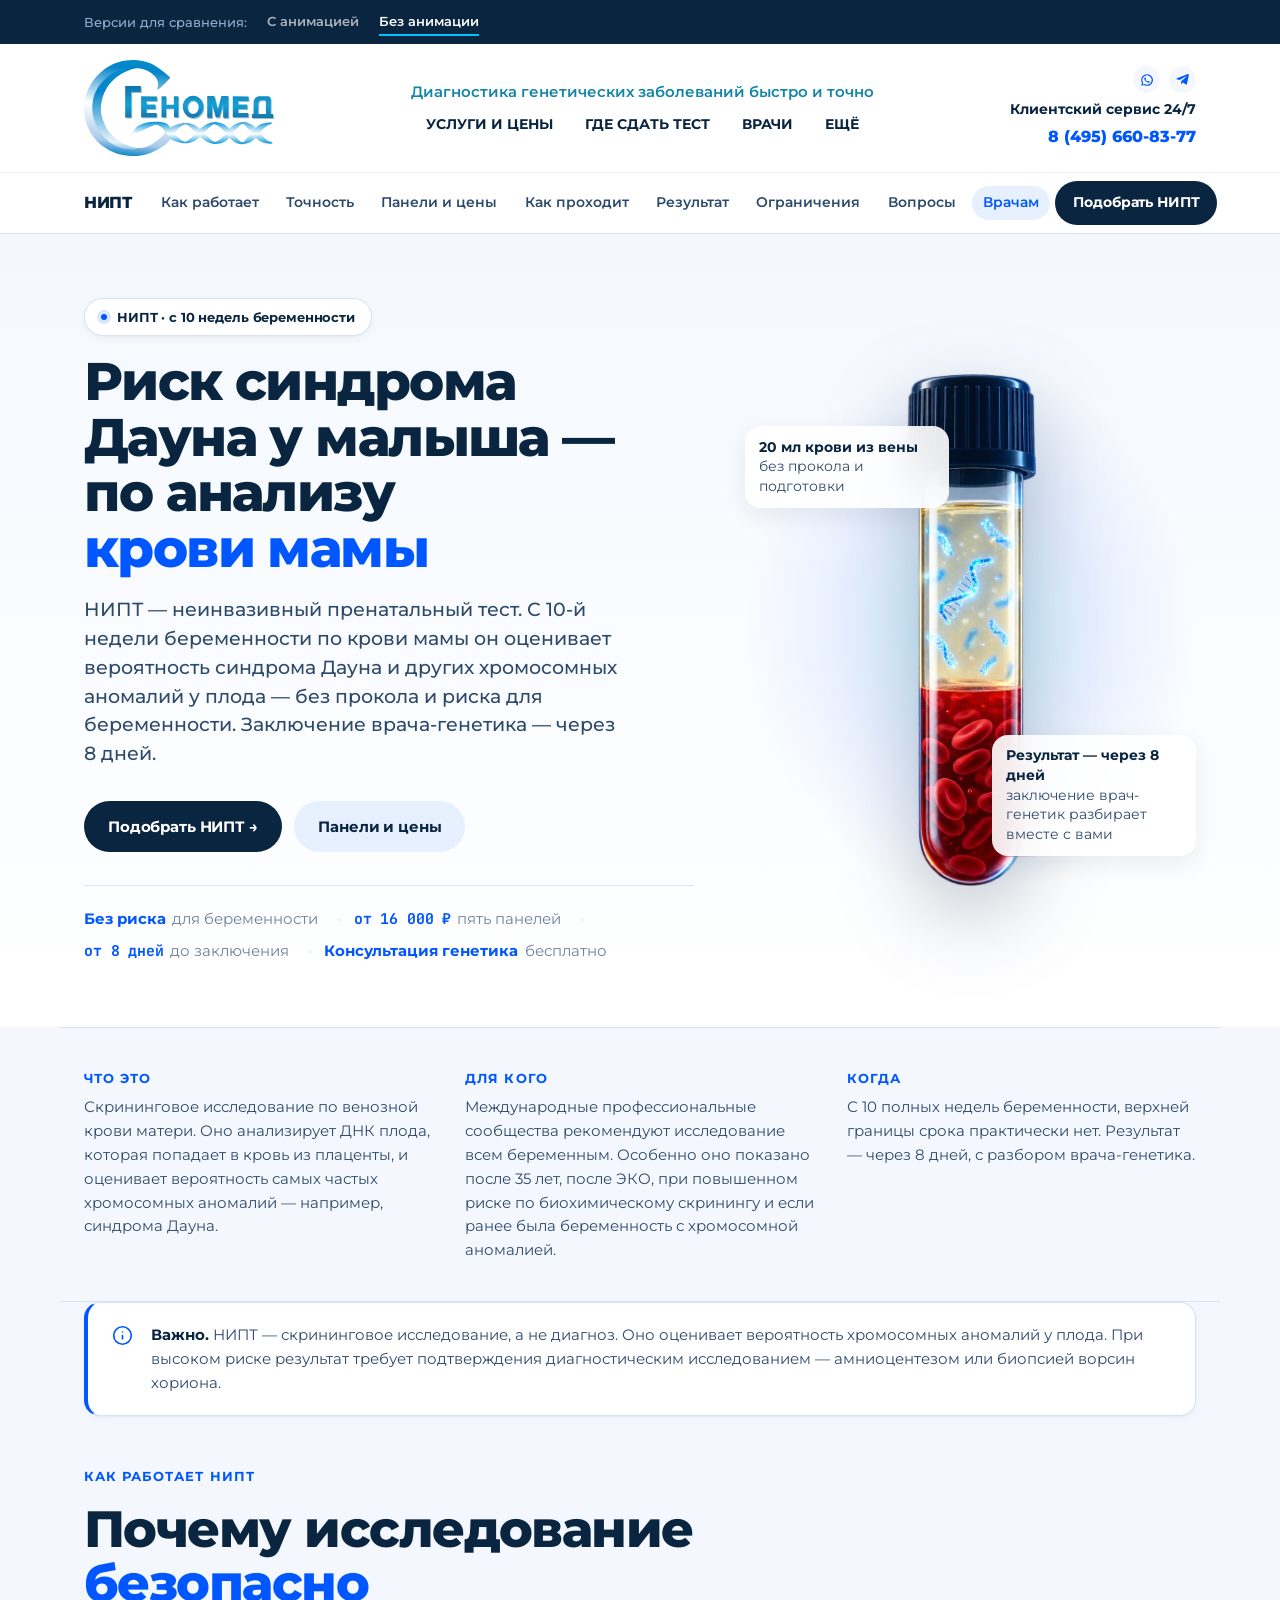
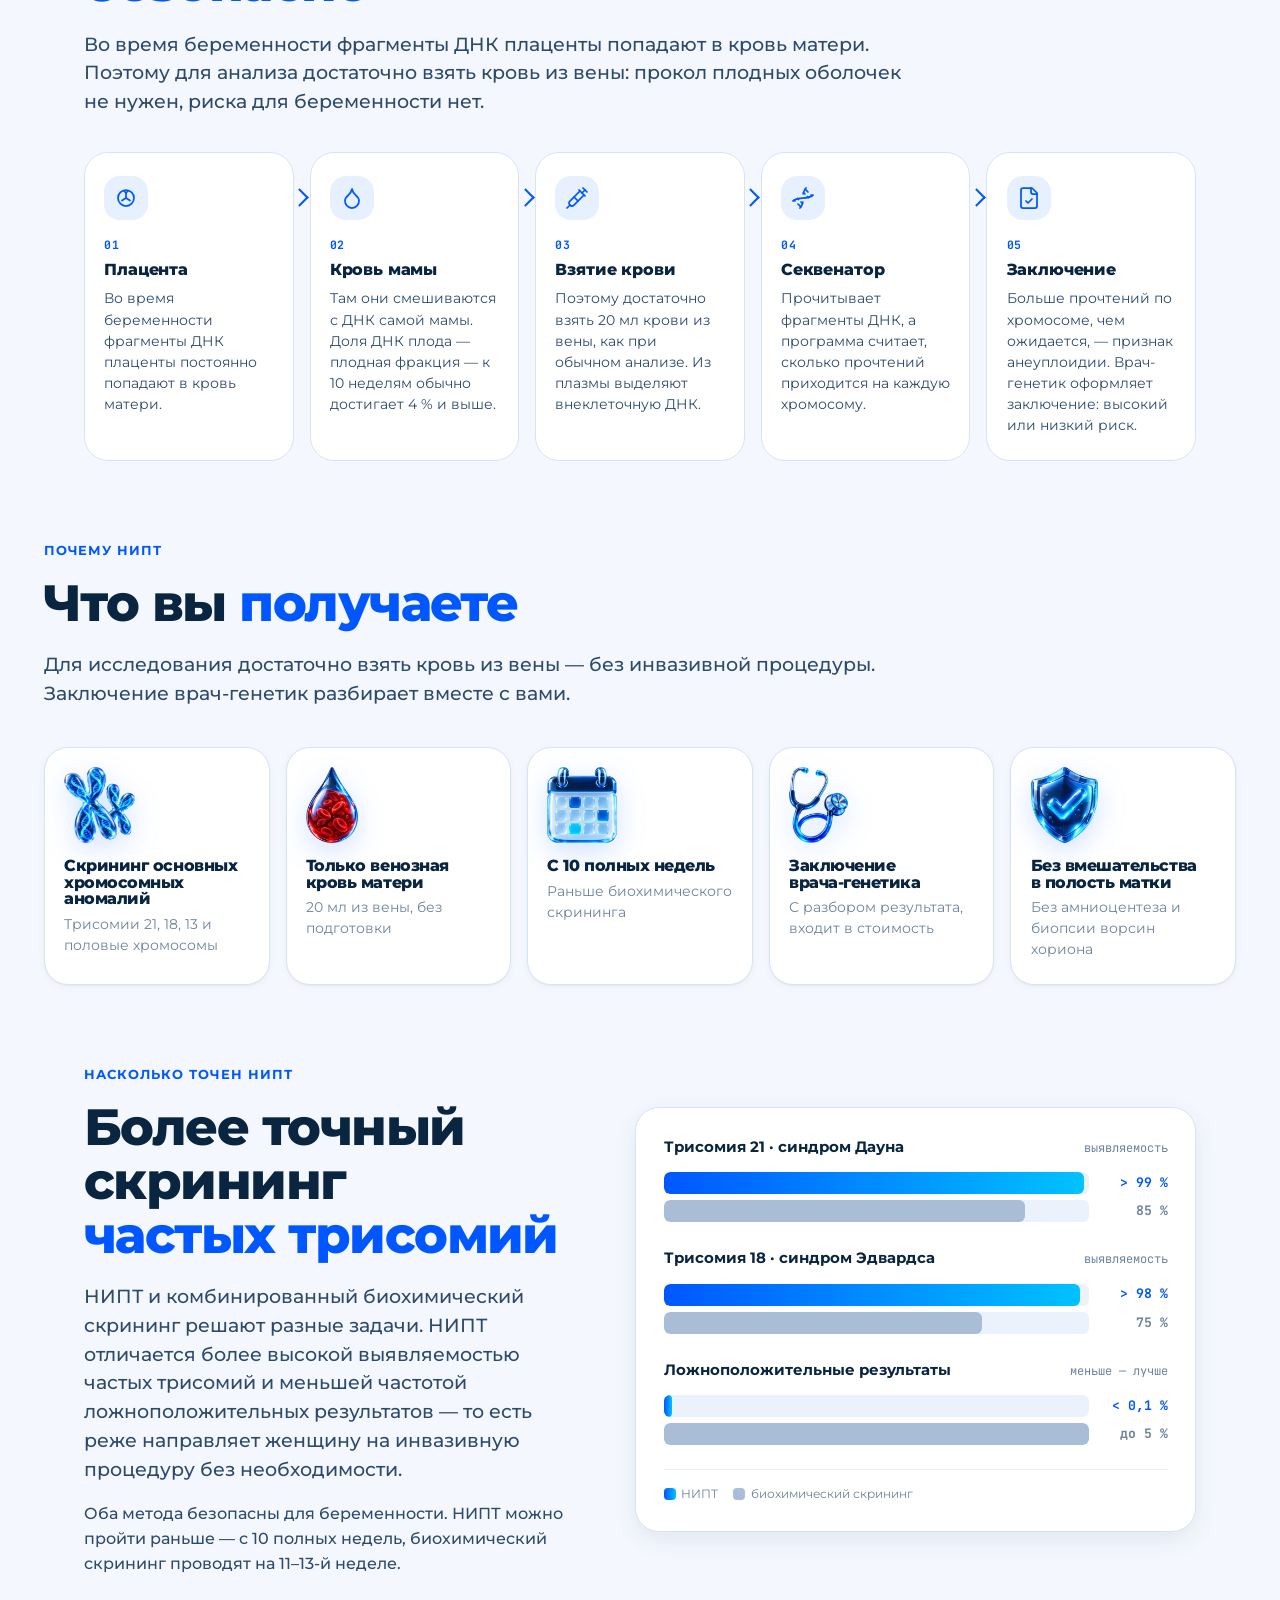
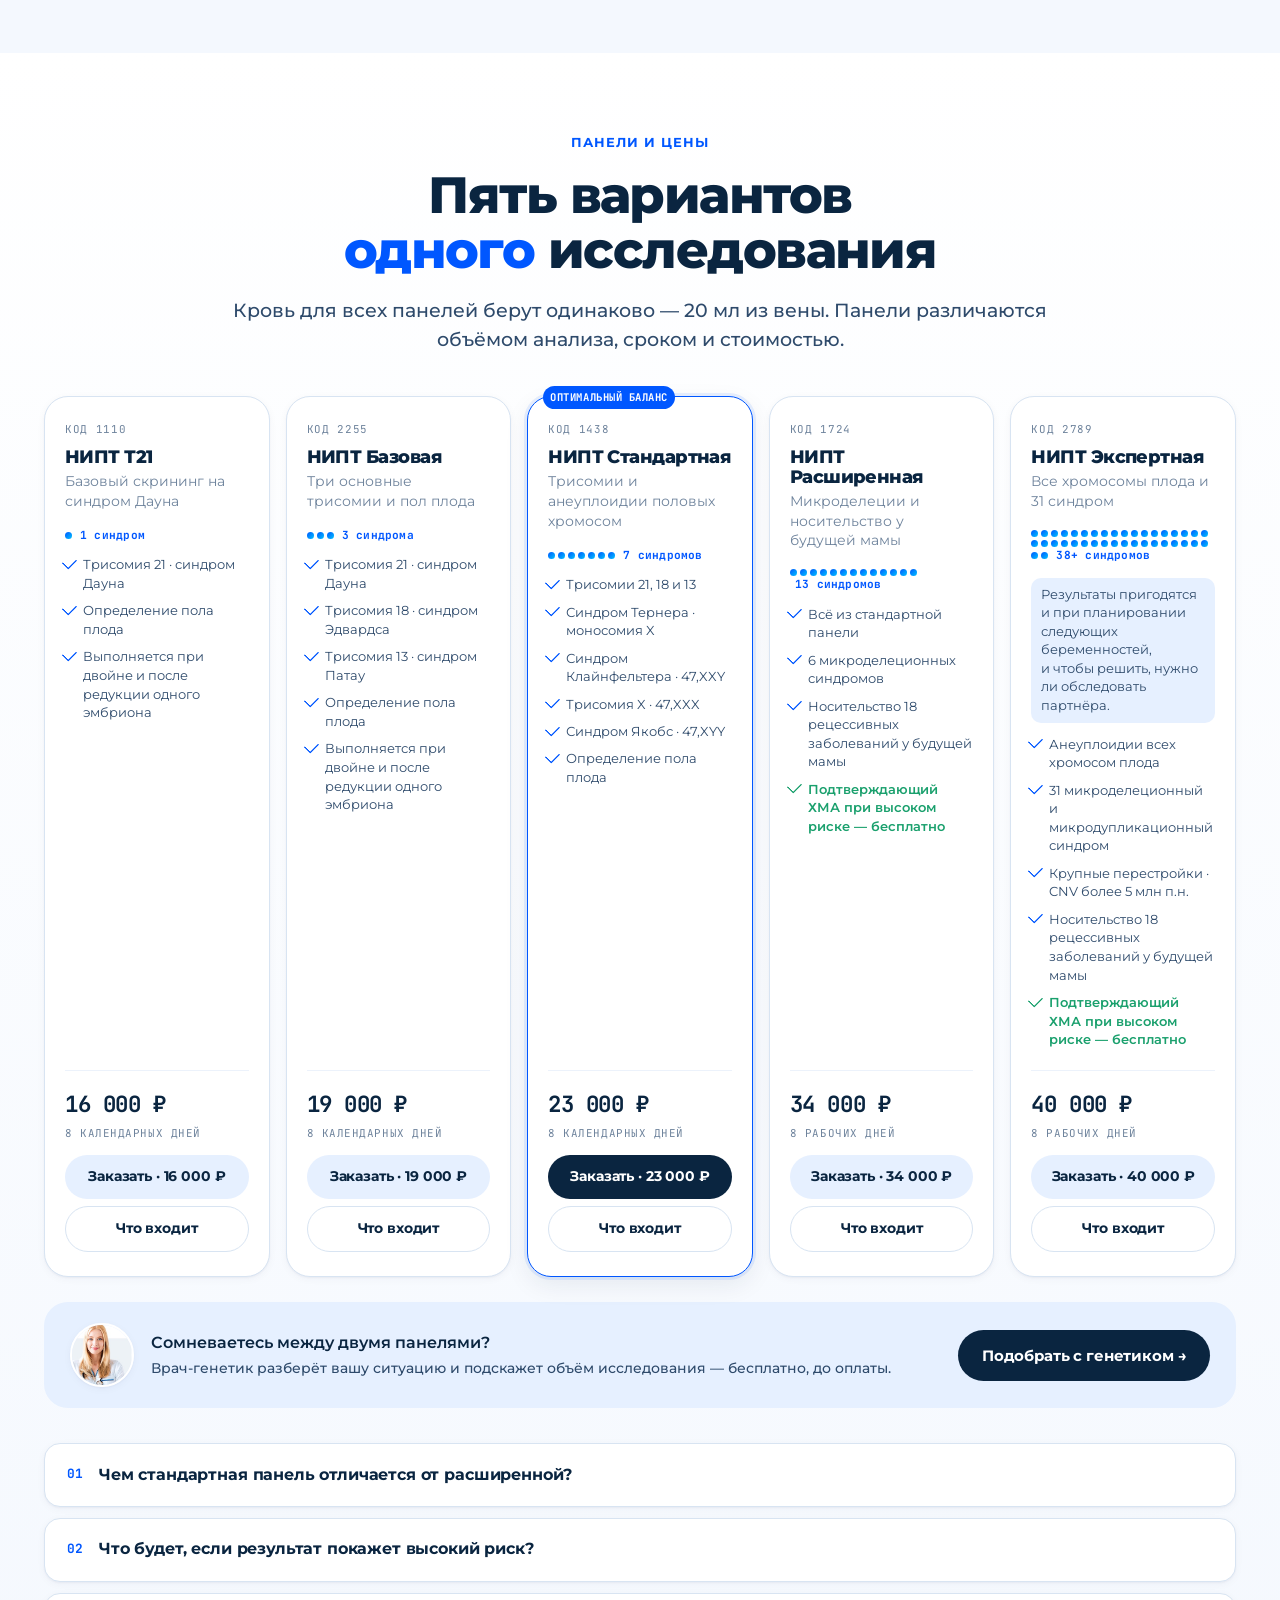
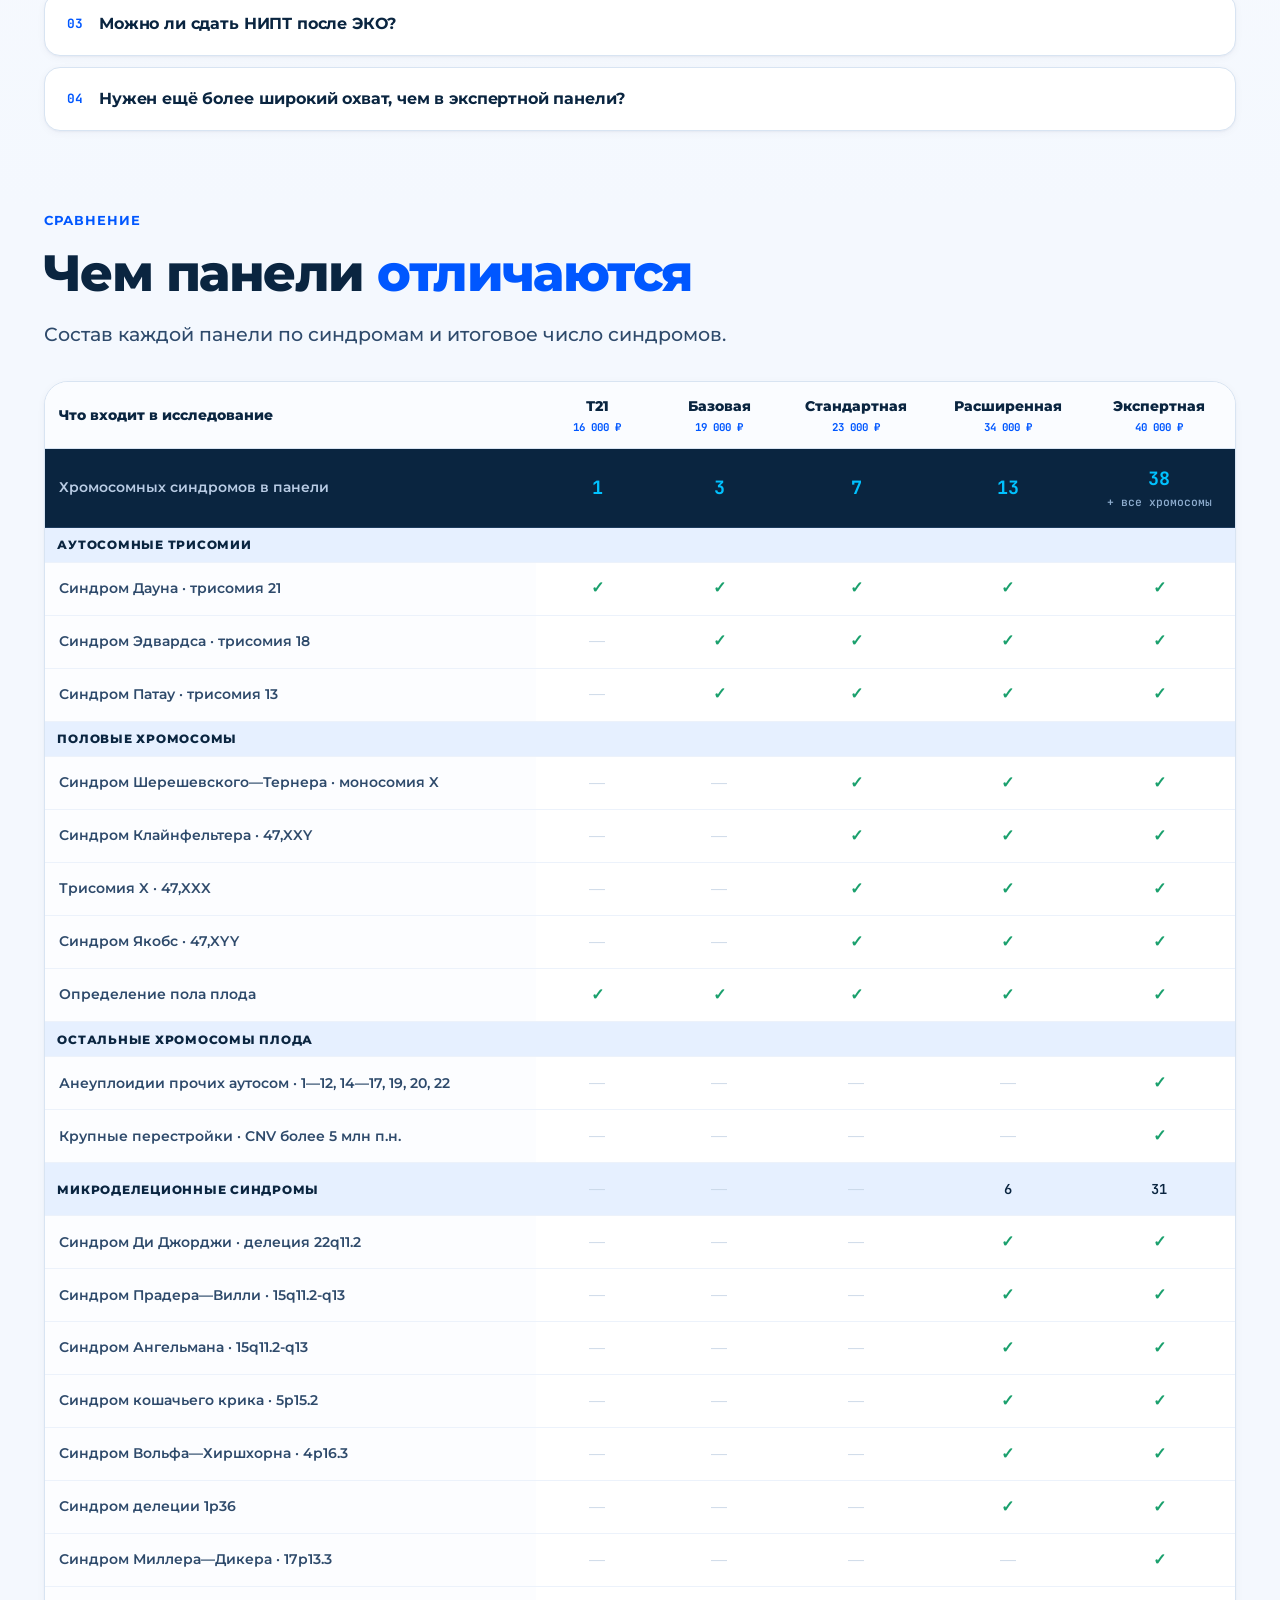
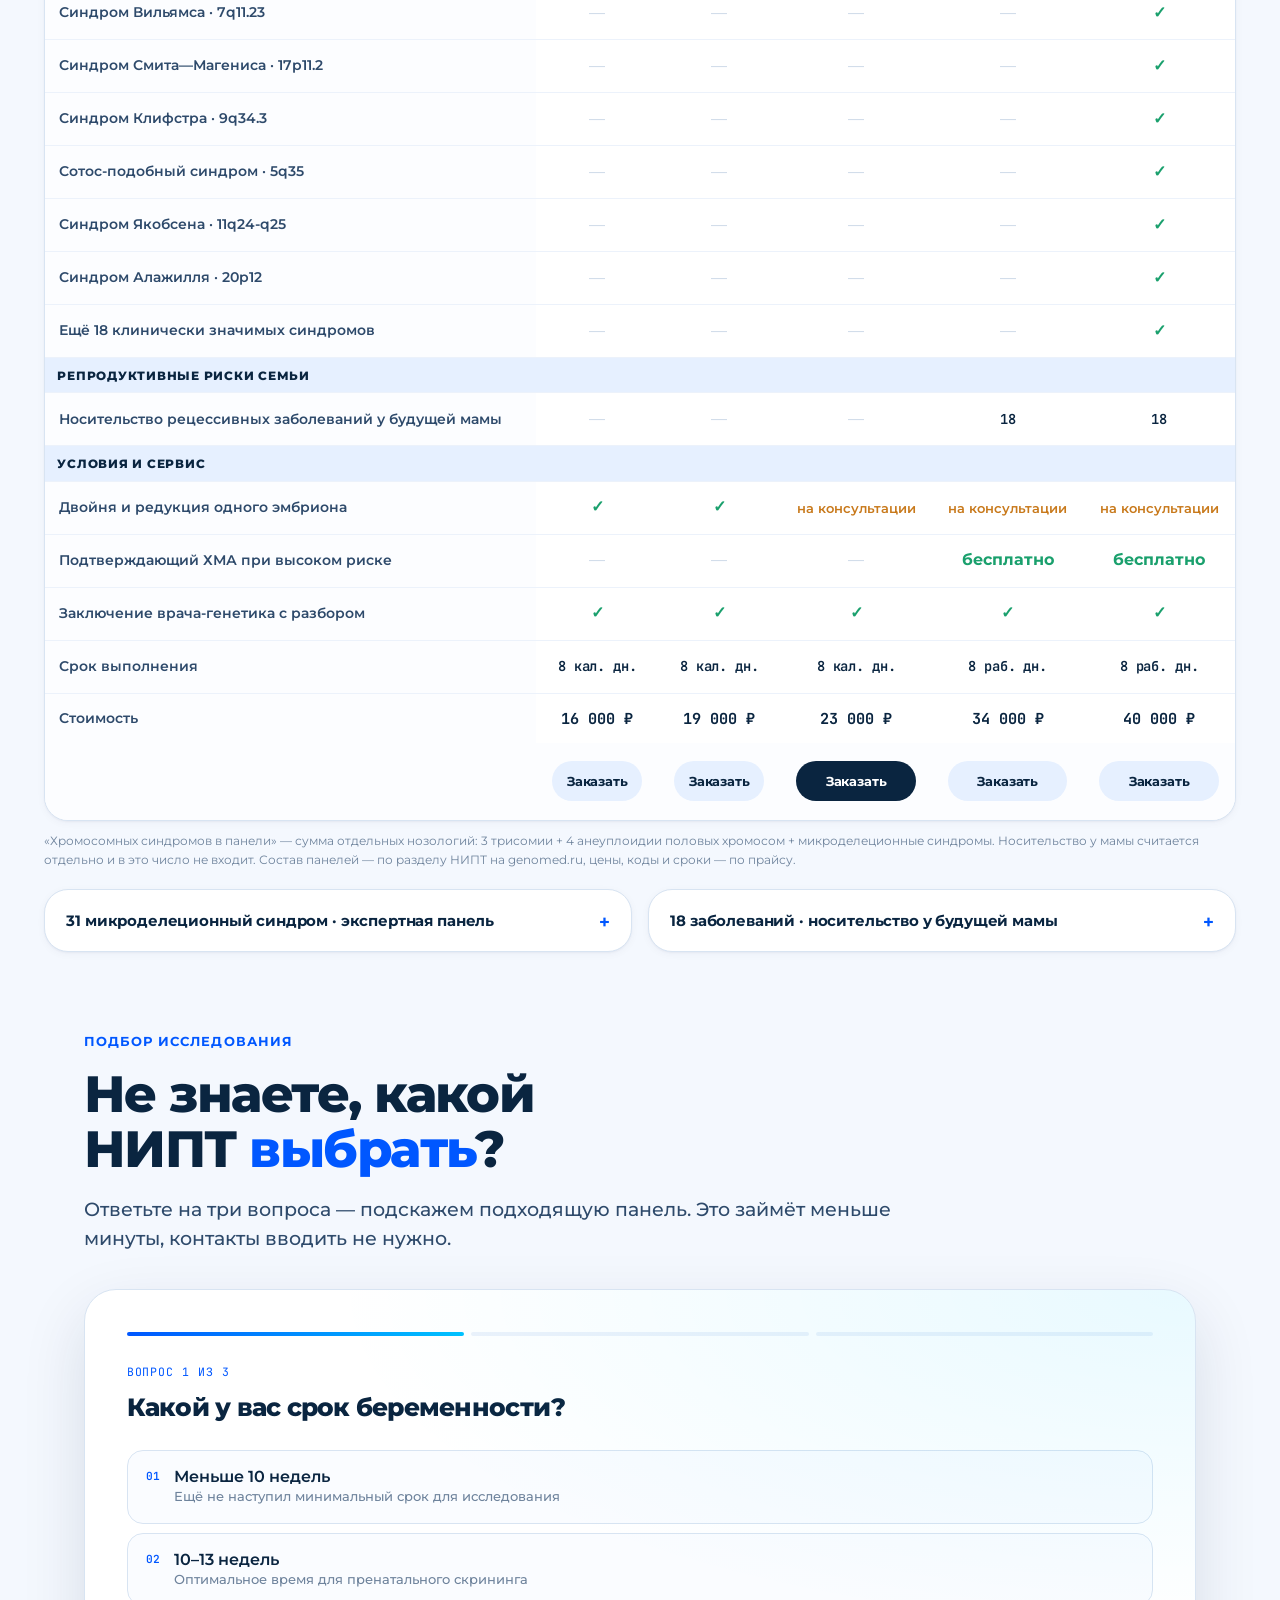
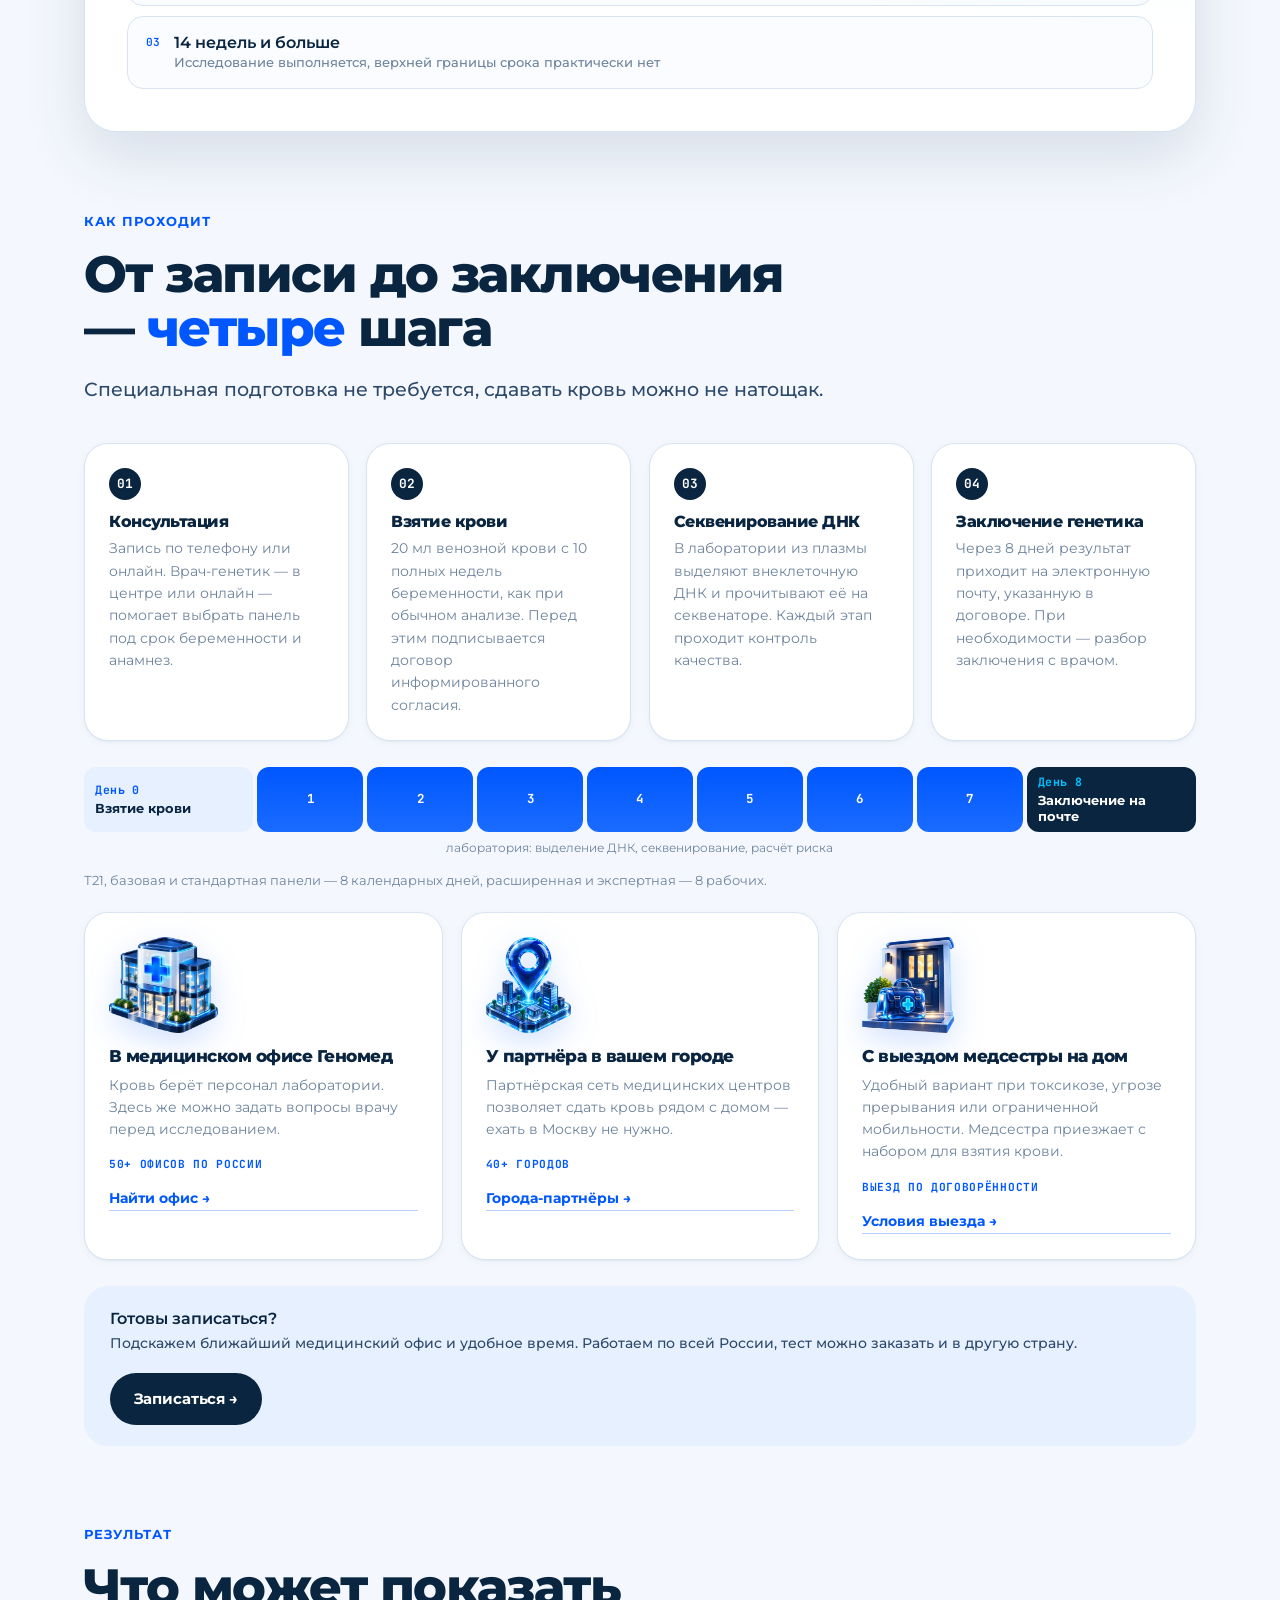
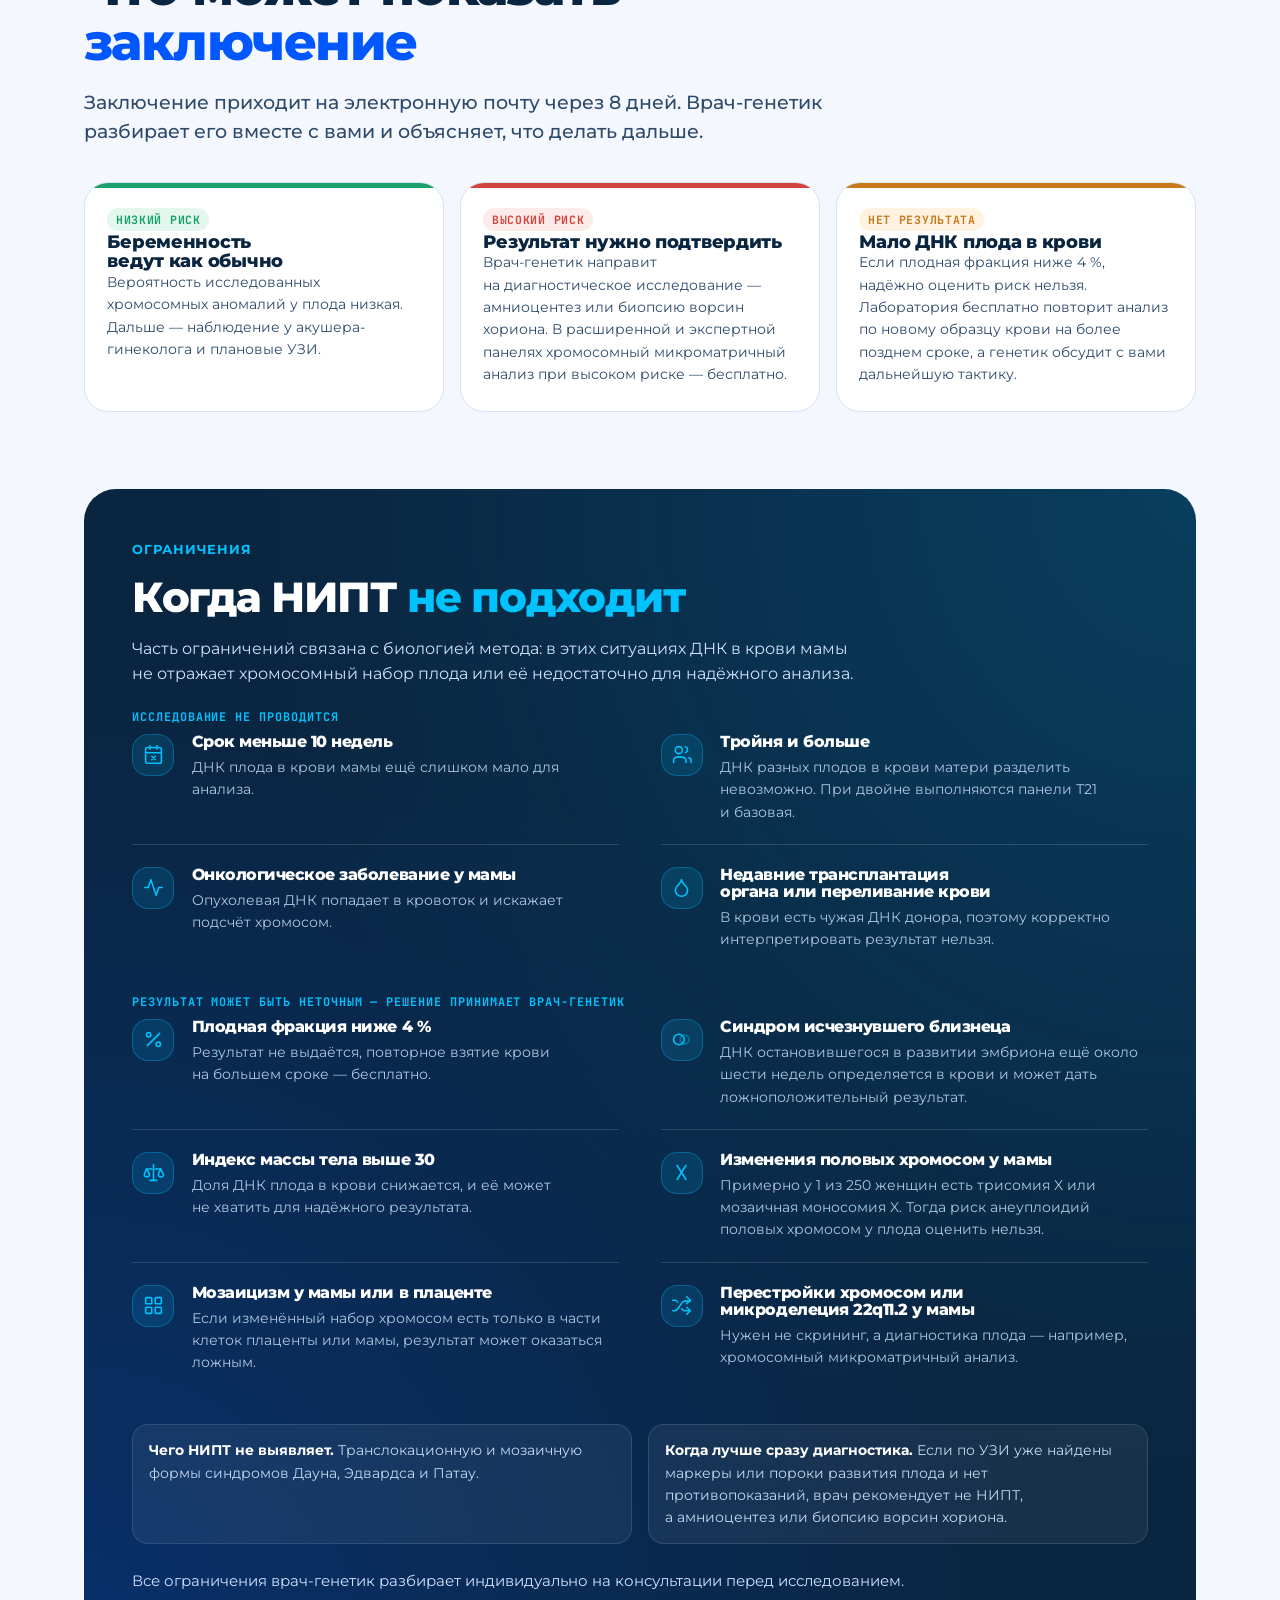
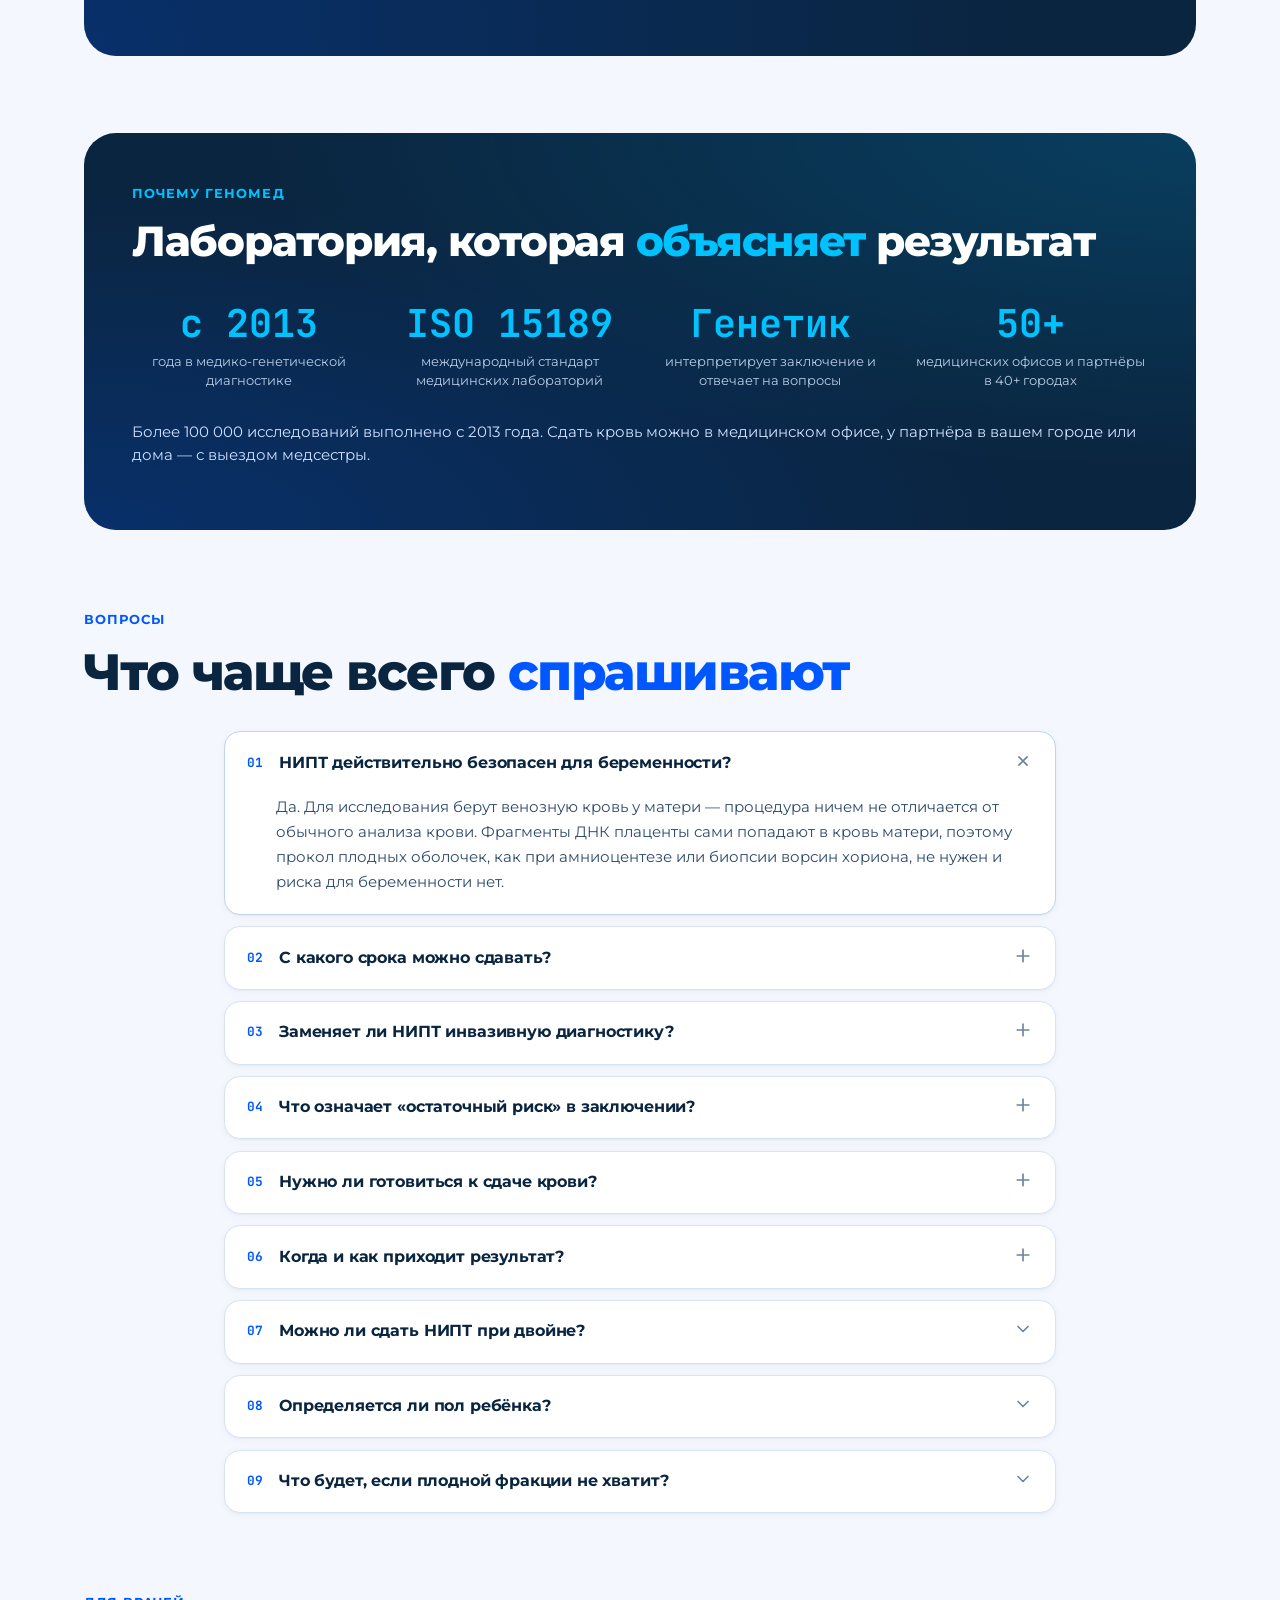
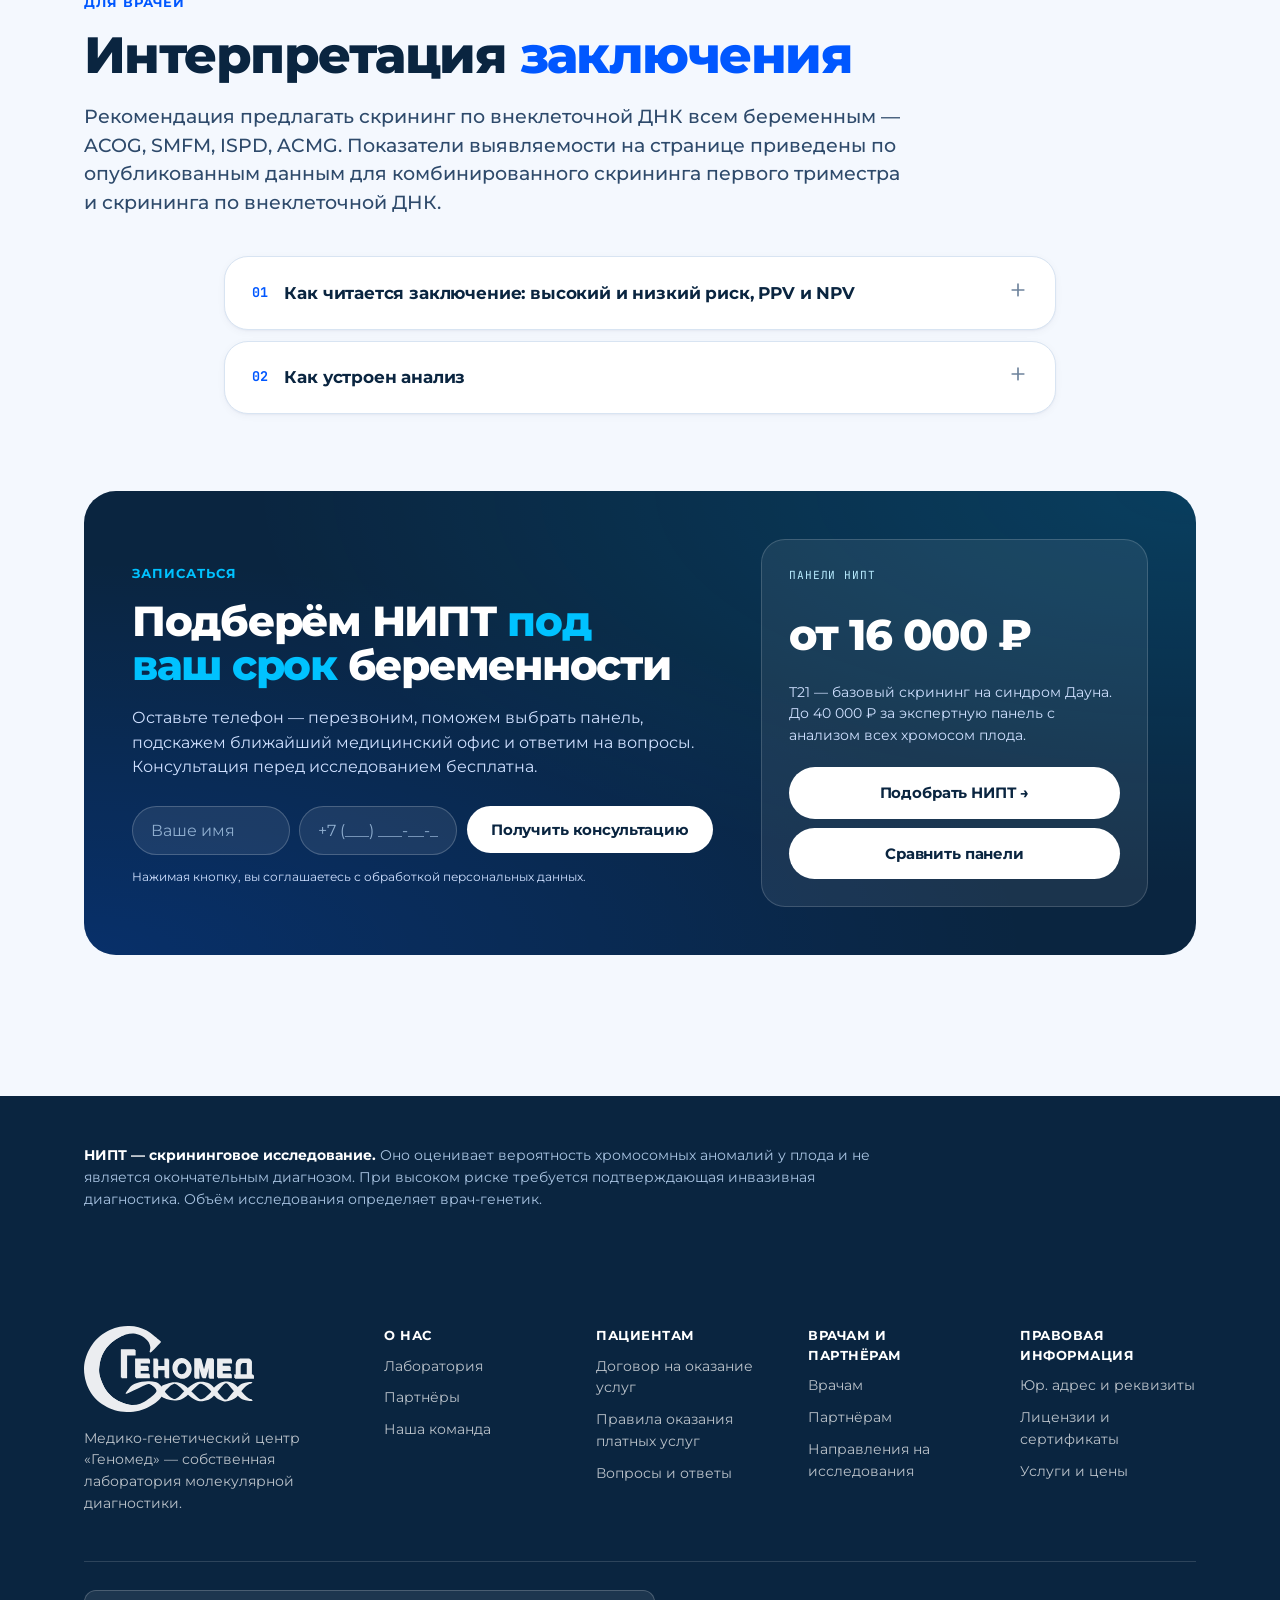
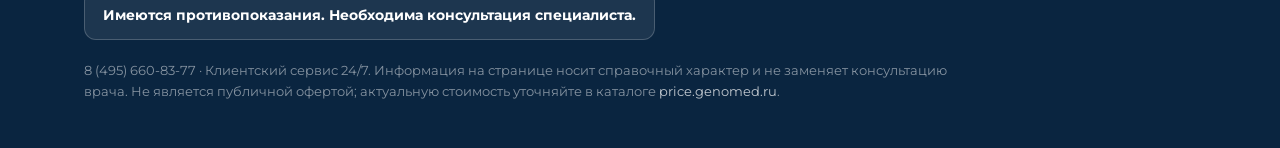
==== commit b3e839ee: "НИПТ: шапка и подвал как на превью MEMA" ====
--- a/bez-animacii.html
+++ b/bez-animacii.html
@@ -733,6 +733,47 @@
   .days8__lab{grid-template-columns:minmax(0,1fr);text-align:center}.days8__lab span:empty{display:none}}
 
 /* ============================================================
+   ШАПКА И ПОДВАЛ — как на превью MEMA (mema-review-genomed), один в один
+   ============================================================ */
+.hdr,.ftr{--soft:#F4F8FE}
+/* шапка */
+.hdr{border-bottom:1px solid var(--line-soft);padding:16px 0;background:#fff}
+.hdr-in{display:flex;align-items:center;justify-content:space-between;gap:28px;flex-wrap:wrap}
+.hdr-logo img{width:190px;height:auto}
+.hdr-c{display:flex;flex-direction:column;align-items:center;gap:11px;flex:1;min-width:280px}
+.hdr-tag{color:#1385a5;font-size:.92rem;font-weight:600;margin:0;text-align:center}
+.hdr-nav{display:flex;gap:32px;flex-wrap:wrap;justify-content:center}
+.hdr-nav a{text-transform:uppercase;font-weight:700;font-size:.85rem;color:var(--ink);text-decoration:none}
+.hdr-nav a:hover{color:var(--blue)}
+.hdr-r{display:flex;flex-direction:column;align-items:flex-end;gap:4px;text-align:right}
+.hdr-soc{display:flex;gap:9px;margin-bottom:2px}
+.hdr-soc a{width:27px;height:27px;border-radius:50%;display:grid;place-items:center;
+  background:var(--soft);color:var(--blue)}
+.hdr-soc svg{width:14px;height:14px}
+.hdr-serv{font-size:.86rem;font-weight:700;text-decoration:none}
+.hdr-phone{font-size:1rem;font-weight:800;color:var(--blue);text-decoration:none}
+@media(max-width:980px){.hdr-nav{display:none}}
+
+/* подвал */
+.ftr{background:#0A2540;color:rgba(255,255,255,.72);
+  padding:56px 0 calc(34px + env(safe-area-inset-bottom,0px));margin-top:0}
+.ftr-top{display:grid;grid-template-columns:1.5fr repeat(4,1fr);gap:36px;
+  padding-bottom:32px;border-bottom:1px solid rgba(255,255,255,.14)}
+.ftr-brand img{width:170px;filter:brightness(0) invert(1);opacity:.92}
+.ftr-brand p{margin-top:16px;font-size:.88rem;max-width:30ch}
+.ftr-col{display:grid;gap:10px;align-content:start;font-size:.88rem}
+.ftr-col b{color:#fff;font-size:.8rem;text-transform:uppercase;letter-spacing:.04em}
+.ftr-col a{color:rgba(255,255,255,.72);text-decoration:none}
+.ftr-col a:hover{color:#fff}
+.ftr-warn{margin-top:28px;display:inline-block;padding:13px 18px;border-radius:12px;
+  background:rgba(255,255,255,.08);border:1px solid rgba(255,255,255,.2);
+  font-weight:700;font-size:.9rem;color:#fff}
+.ftr-bottom{margin-top:20px;font-size:.82rem;color:rgba(255,255,255,.5);max-width:100ch}
+.ftr-bottom a{color:rgba(255,255,255,.75)}
+@media(max-width:900px){.ftr-top{grid-template-columns:1fr 1fr;gap:28px}}
+@media(max-width:560px){.ftr-top{grid-template-columns:1fr}}
+
+/* ============================================================
    ВКЛАДКА «БЕЗ АНИМАЦИИ»: никакого движения на странице
    ============================================================ */
 *,*::before,*::after{animation:none !important;transition:none !important}
@@ -741,6 +782,29 @@
 </head>
 <body>
 <div class="vbar"><div class="wrap vbar__in"><b>Версии для сравнения:</b><a href="index.html">С анимацией</a><a href="bez-animacii.html" class="on" aria-current="page">Без анимации</a></div></div>
+<header class="hdr">
+  <div class="wrap hdr-in">
+    <a class="hdr-logo" href="https://genomed.ru/"><img src="img/logo.svg" alt="Геномед"></a>
+    <div class="hdr-c">
+      <p class="hdr-tag">Диагностика генетических заболеваний быстро и точно</p>
+      <nav class="hdr-nav">
+        <a href="https://price.genomed.ru/">Услуги и цены</a>
+        <a href="https://genomed.ru/gde-sdat-test/">Где сдать тест</a>
+        <a href="https://price.genomed.ru/doctor/index">Врачи</a>
+        <a href="https://genomed.ru/">Ещё</a>
+      </nav>
+    </div>
+    <div class="hdr-r">
+      <div class="hdr-soc">
+        <a href="https://wa.me/74956608377" aria-label="WhatsApp"><svg viewBox="0 0 24 24" fill="currentColor"><path d="M12 2a10 10 0 0 0-8.6 15l-1.3 4.8 4.9-1.3A10 10 0 1 0 12 2zm0 18a8 8 0 0 1-4.1-1.1l-.3-.2-2.9.8.8-2.8-.2-.3A8 8 0 1 1 12 20zm4.4-5.6c-.2-.1-1.4-.7-1.7-.8-.2-.1-.4-.1-.5.1-.2.2-.6.8-.7.9-.1.1-.3.2-.5 0-.2-.1-1-.4-1.9-1.2-.7-.6-1.2-1.4-1.3-1.6-.1-.2 0-.4.1-.5l.4-.4.2-.4v-.4c0-.1-.5-1.3-.7-1.8-.2-.4-.4-.4-.5-.4h-.5c-.2 0-.4.1-.6.3-.2.2-.8.8-.8 2s.8 2.3.9 2.4c.1.2 1.6 2.5 3.9 3.4.5.2 1 .4 1.3.5.6.2 1.1.1 1.5.1.5-.1 1.4-.6 1.6-1.1.2-.6.2-1 .1-1.1 0-.1-.2-.2-.4-.3z"/></svg></a>
+        <a href="https://t.me/genomed_b2c_bot" aria-label="Telegram"><svg viewBox="0 0 24 24" fill="currentColor"><path d="M21.9 4.3 18.7 19c-.2 1-.9 1.3-1.8.8l-4.9-3.6-2.4 2.3c-.3.3-.5.5-1 .5l.4-5 9.1-8.2c.4-.3-.1-.5-.6-.2L6.3 12.1l-4.8-1.5c-1-.3-1-1 .2-1.5l18.8-7.2c.9-.3 1.6.2 1.4 1.4z"/></svg></a>
+      </div>
+      <a class="hdr-serv" href="https://genomed.ru/klientskij-servis-24-7/">Клиентский сервис 24/7</a>
+      <a class="hdr-phone" href="tel:84956608377">8 (495) 660-83-77</a>
+    </div>
+  </div>
+</header>
+
 <nav class="lnav" aria-label="Разделы страницы">
   <div class="wrap lnav__in">
     <span class="lnav__logo">НИПТ</span>
@@ -1520,10 +1584,37 @@
 <footer class="ldisc">
   <div class="wrap">
     <p><b>НИПТ — скрининговое исследование.</b> Оно оценивает вероятность хромосомных аномалий у плода и не является окончательным диагнозом. При высоком риске требуется подтверждающая инвазивная диагностика. Объём исследования определяет врач-генетик.</p>
-    <p>Имеются противопоказания, необходима консультация специалиста.</p>
-    <p class="ldisc__fine">Информация на странице носит справочный характер и не является публичной офертой. Цены и сроки указаны на момент публикации; актуальные — в прайсе на price.genomed.ru. ООО Геномед, лаборатория сертифицирована по стандарту ISO 15189.</p>
   </div>
 </footer>
+<footer class="ftr">
+  <div class="wrap">
+    <div class="ftr-top">
+      <div class="ftr-brand">
+        <img src="img/logo.svg" alt="Геномед">
+        <p>Медико-генетический центр «Геномед» — собственная лаборатория молекулярной диагностики.</p>
+      </div>
+      <div class="ftr-col"><b>О нас</b>
+        <a href="https://genomed.ru/laboratory/">Лаборатория</a>
+        <a href="https://genomed.ru/partnery-i-sotrudnichestvo/">Партнёры</a>
+        <a href="https://genomed.ru/nasha-komanda/">Наша команда</a></div>
+      <div class="ftr-col"><b>Пациентам</b>
+        <a href="https://genomed.ru/dogovor-na-okazanie-uslug/">Договор на оказание услуг</a>
+        <a href="https://genomed.ru/wp-content/uploads/postanovlenie-736.pdf">Правила оказания платных услуг</a>
+        <a href="https://genomed.ru/voprosyi-otvetyi/">Вопросы и ответы</a></div>
+      <div class="ftr-col"><b>Врачам и партнёрам</b>
+        <a href="https://genomed.ru/vracham/">Врачам</a>
+        <a href="https://genomed.ru/partners/">Партнёрам</a>
+        <a href="https://genomed.ru/napravleniya-na-issledovaniya/">Направления на исследования</a></div>
+      <div class="ftr-col"><b>Правовая информация</b>
+        <a href="https://genomed.ru/yuridicheskij-adres-i-rekvizity/">Юр. адрес и реквизиты</a>
+        <a href="https://genomed.ru/license/">Лицензии и сертификаты</a>
+        <a href="https://price.genomed.ru/">Услуги и цены</a></div>
+    </div>
+    <div class="ftr-warn">Имеются противопоказания. Необходима консультация специалиста.</div>
+    <p class="ftr-bottom">8 (495) 660-83-77 · Клиентский сервис 24/7. Информация на странице носит справочный характер и не заменяет консультацию врача. Не является публичной офертой; актуальную стоимость уточняйте в каталоге <a href="https://price.genomed.ru/">price.genomed.ru</a>.</p>
+  </div>
+</footer>
+
 <div class="sticky-cta">
   <a class="btn-lnipt btn-lnipt--primary" href="#quiz"><span>Подобрать НИПТ</span></a>
   <a class="btn-lnipt btn-lnipt--secondary" href="#panels">Панели и цены</a>
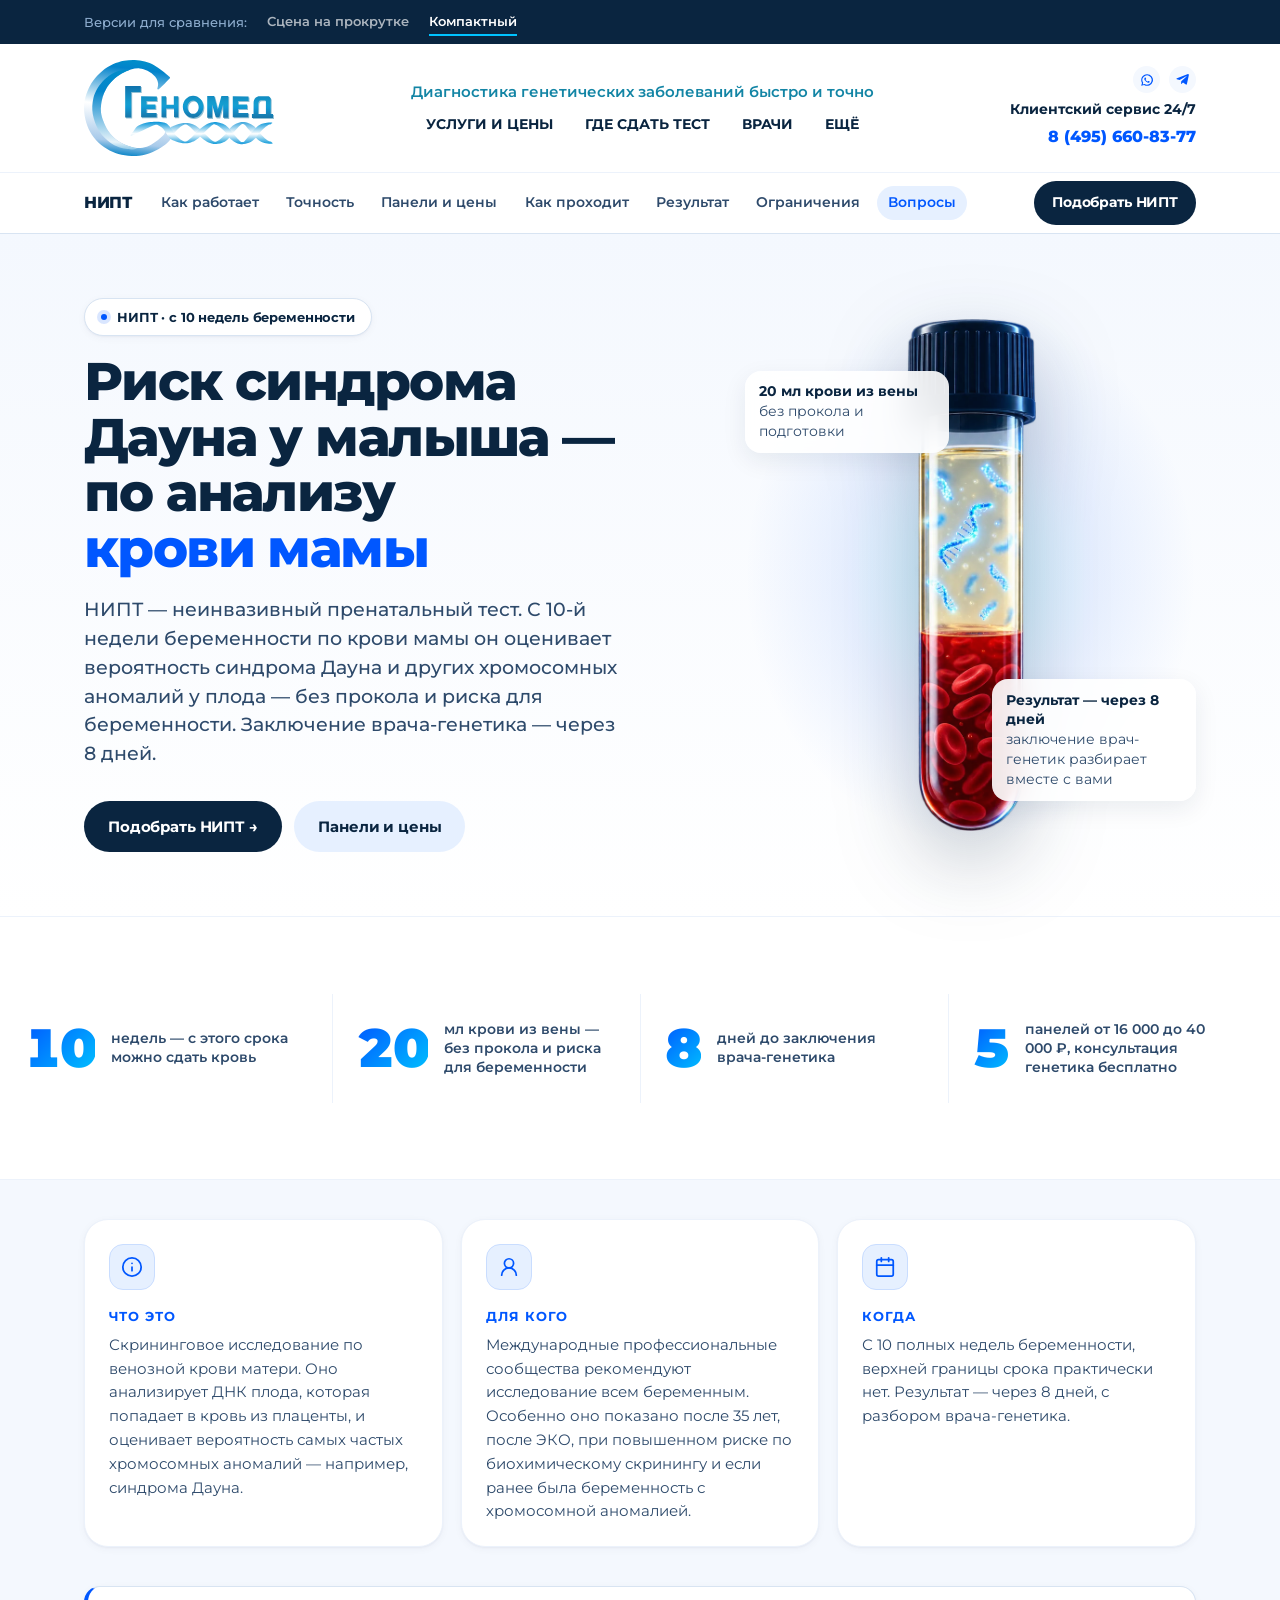
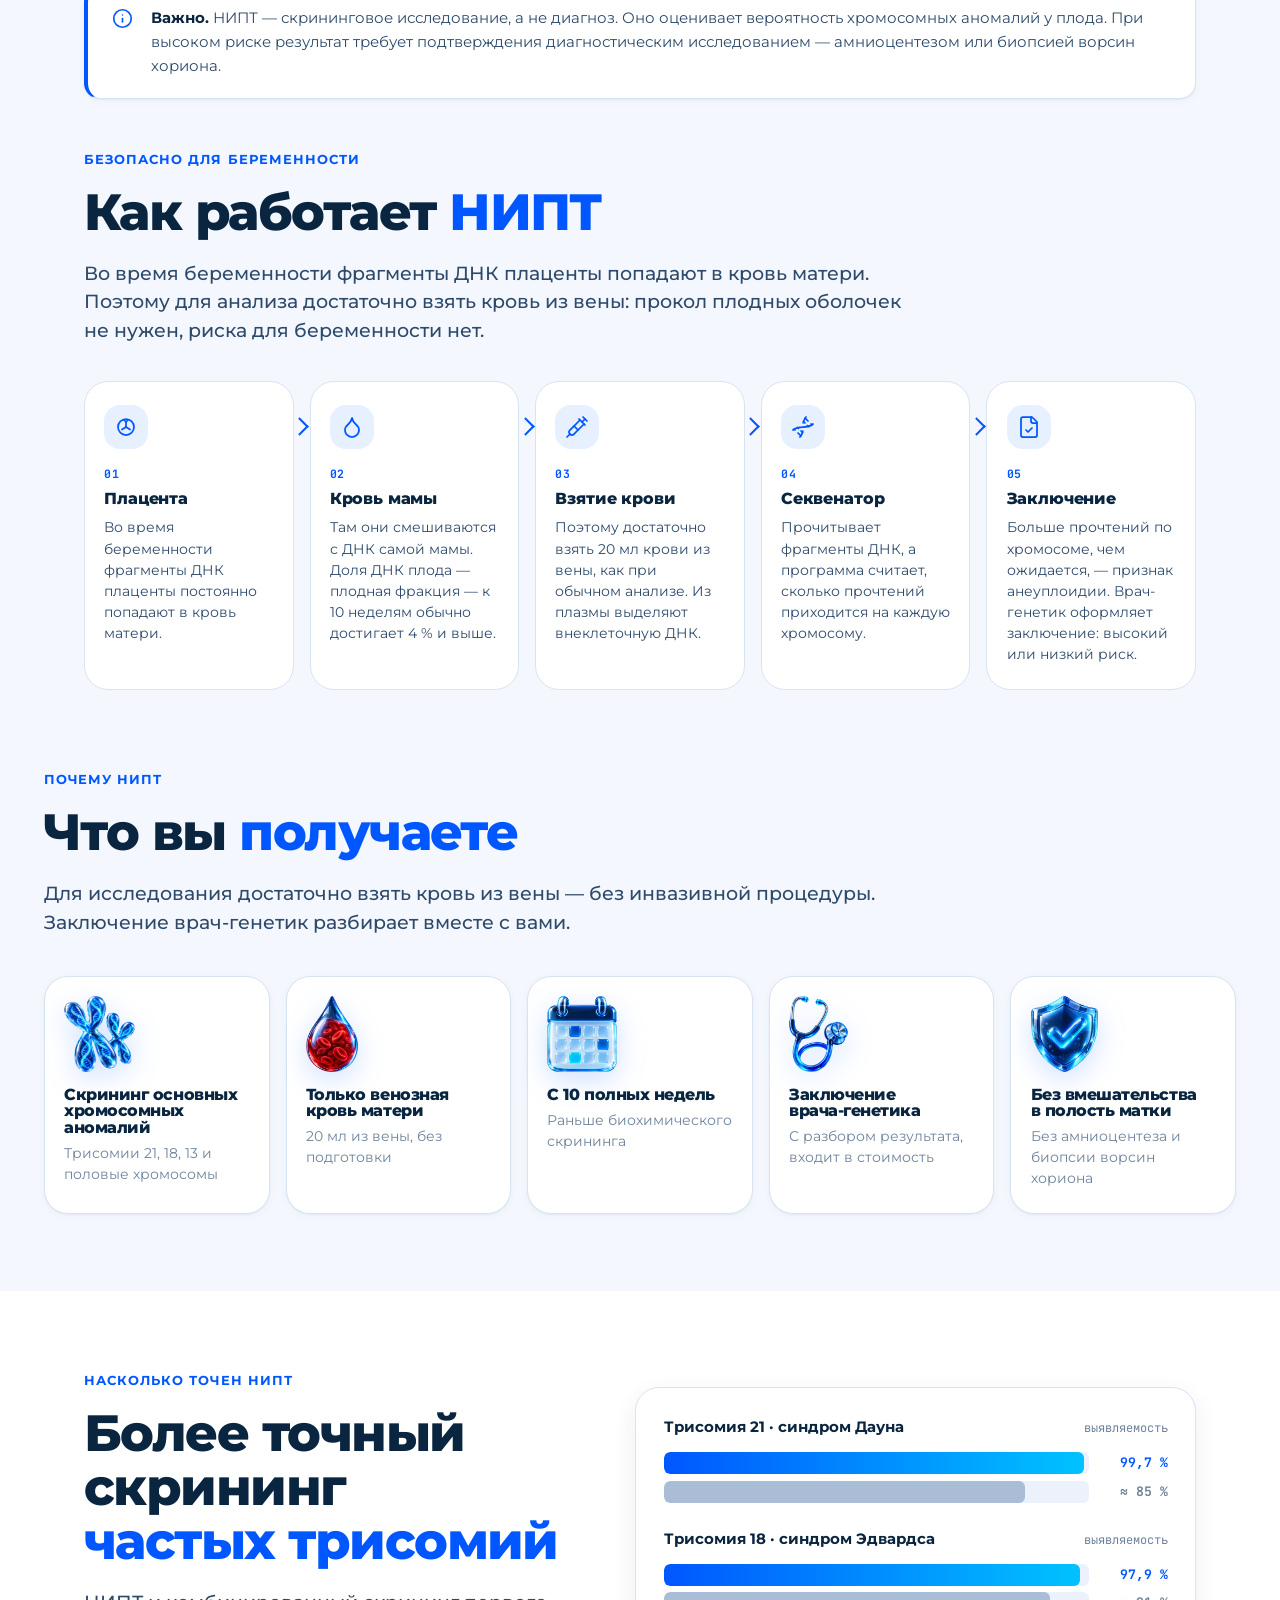
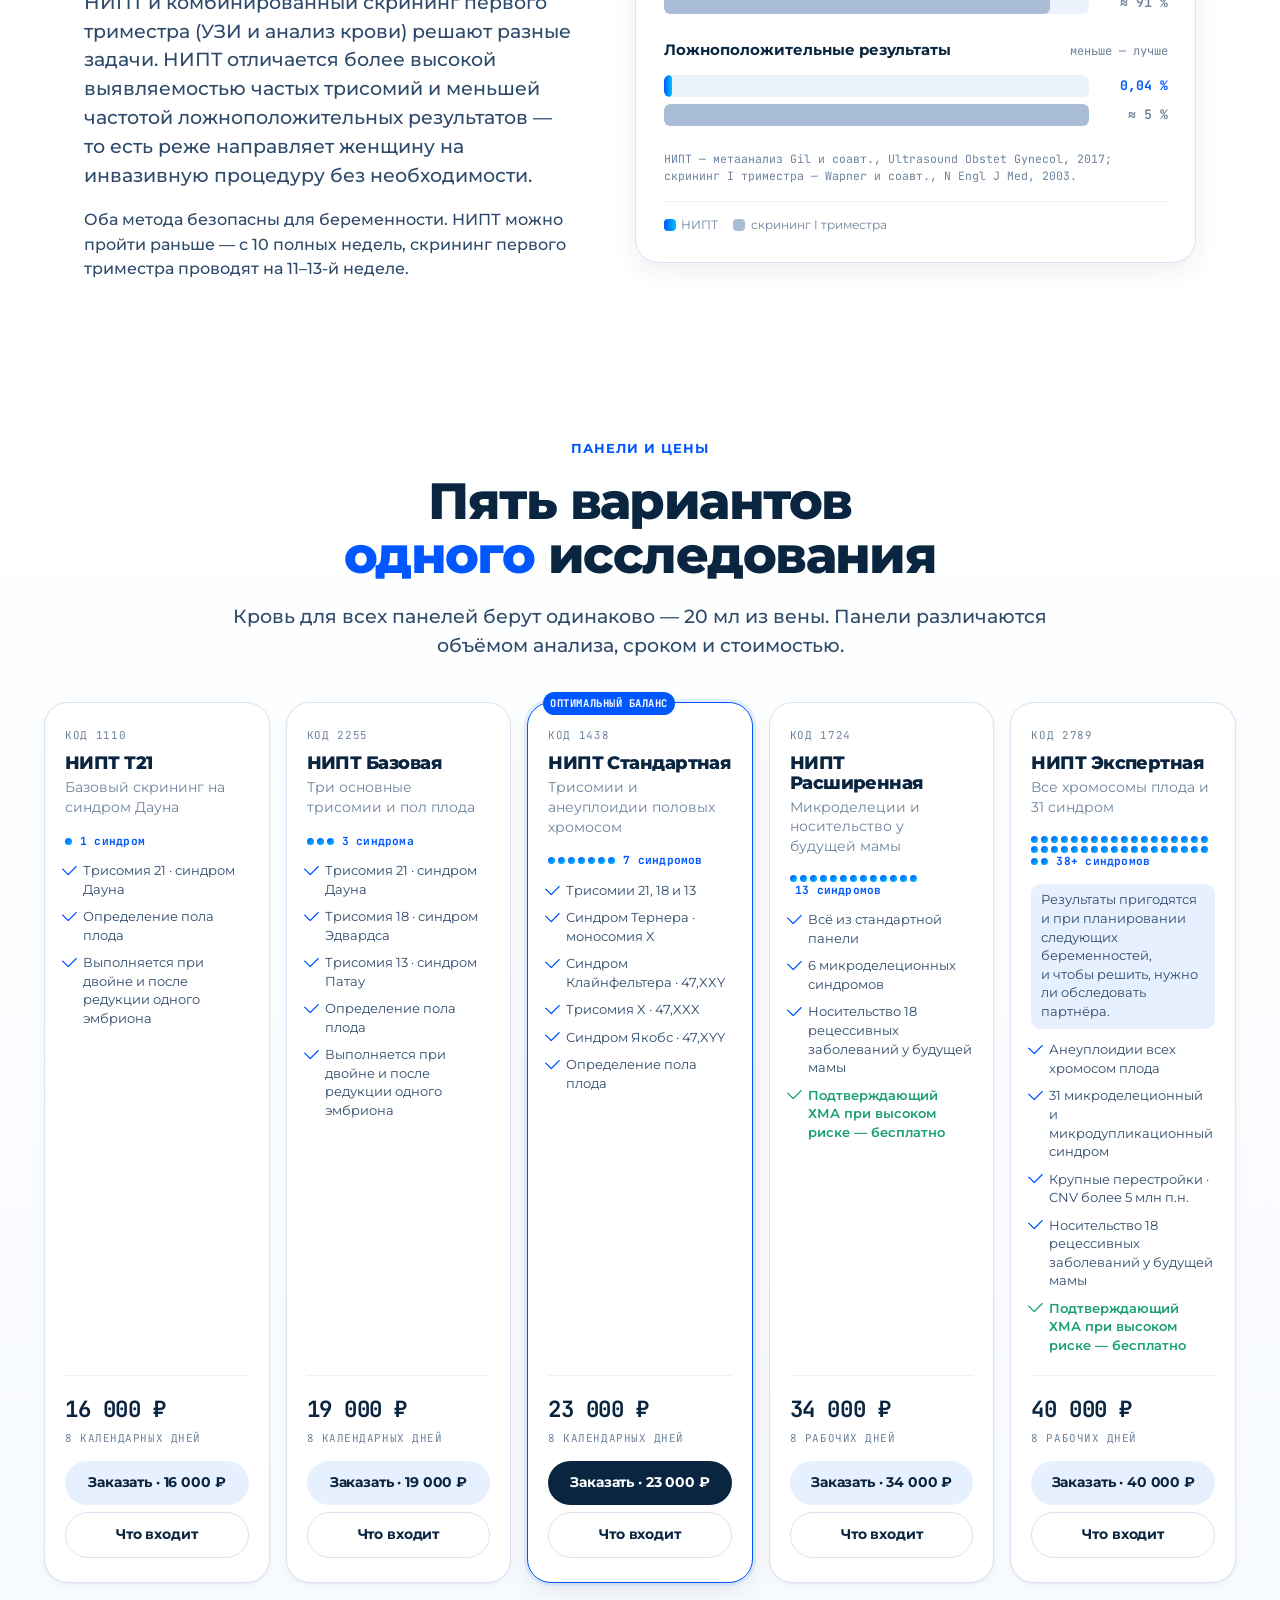
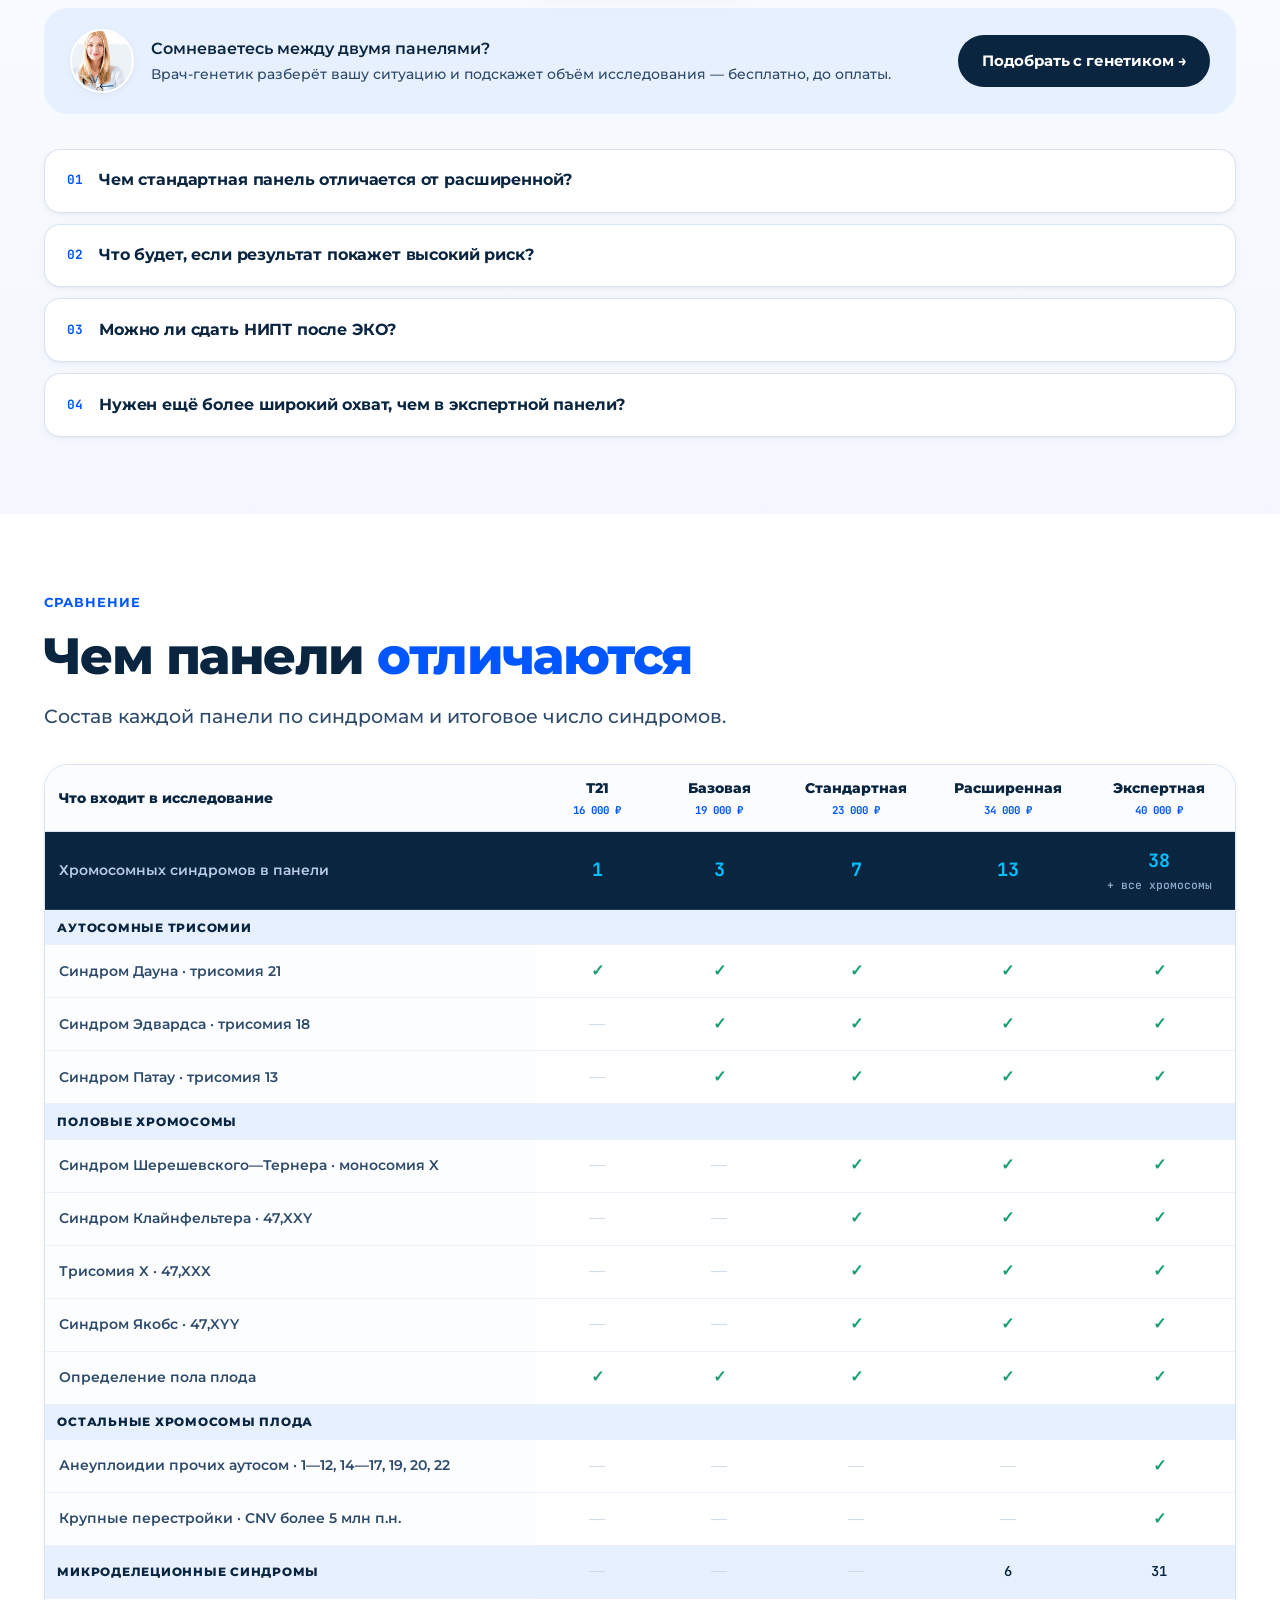
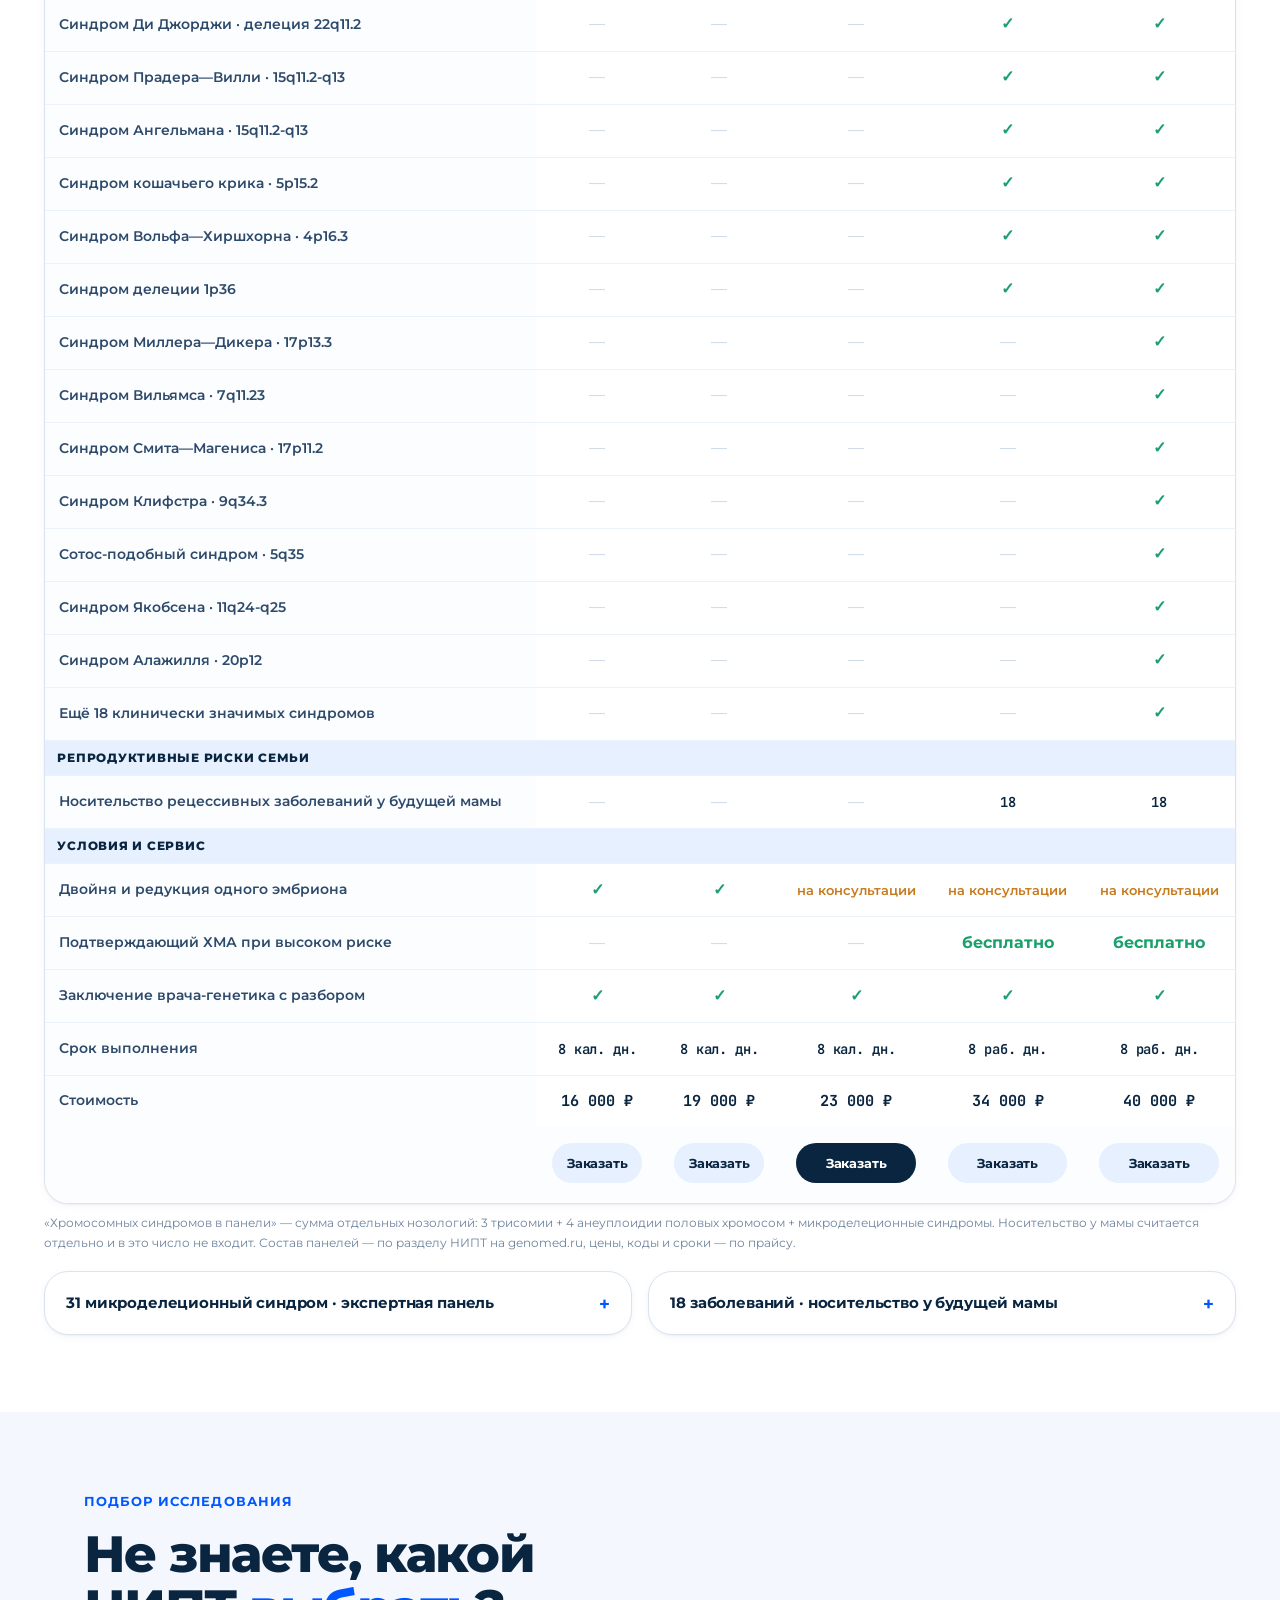
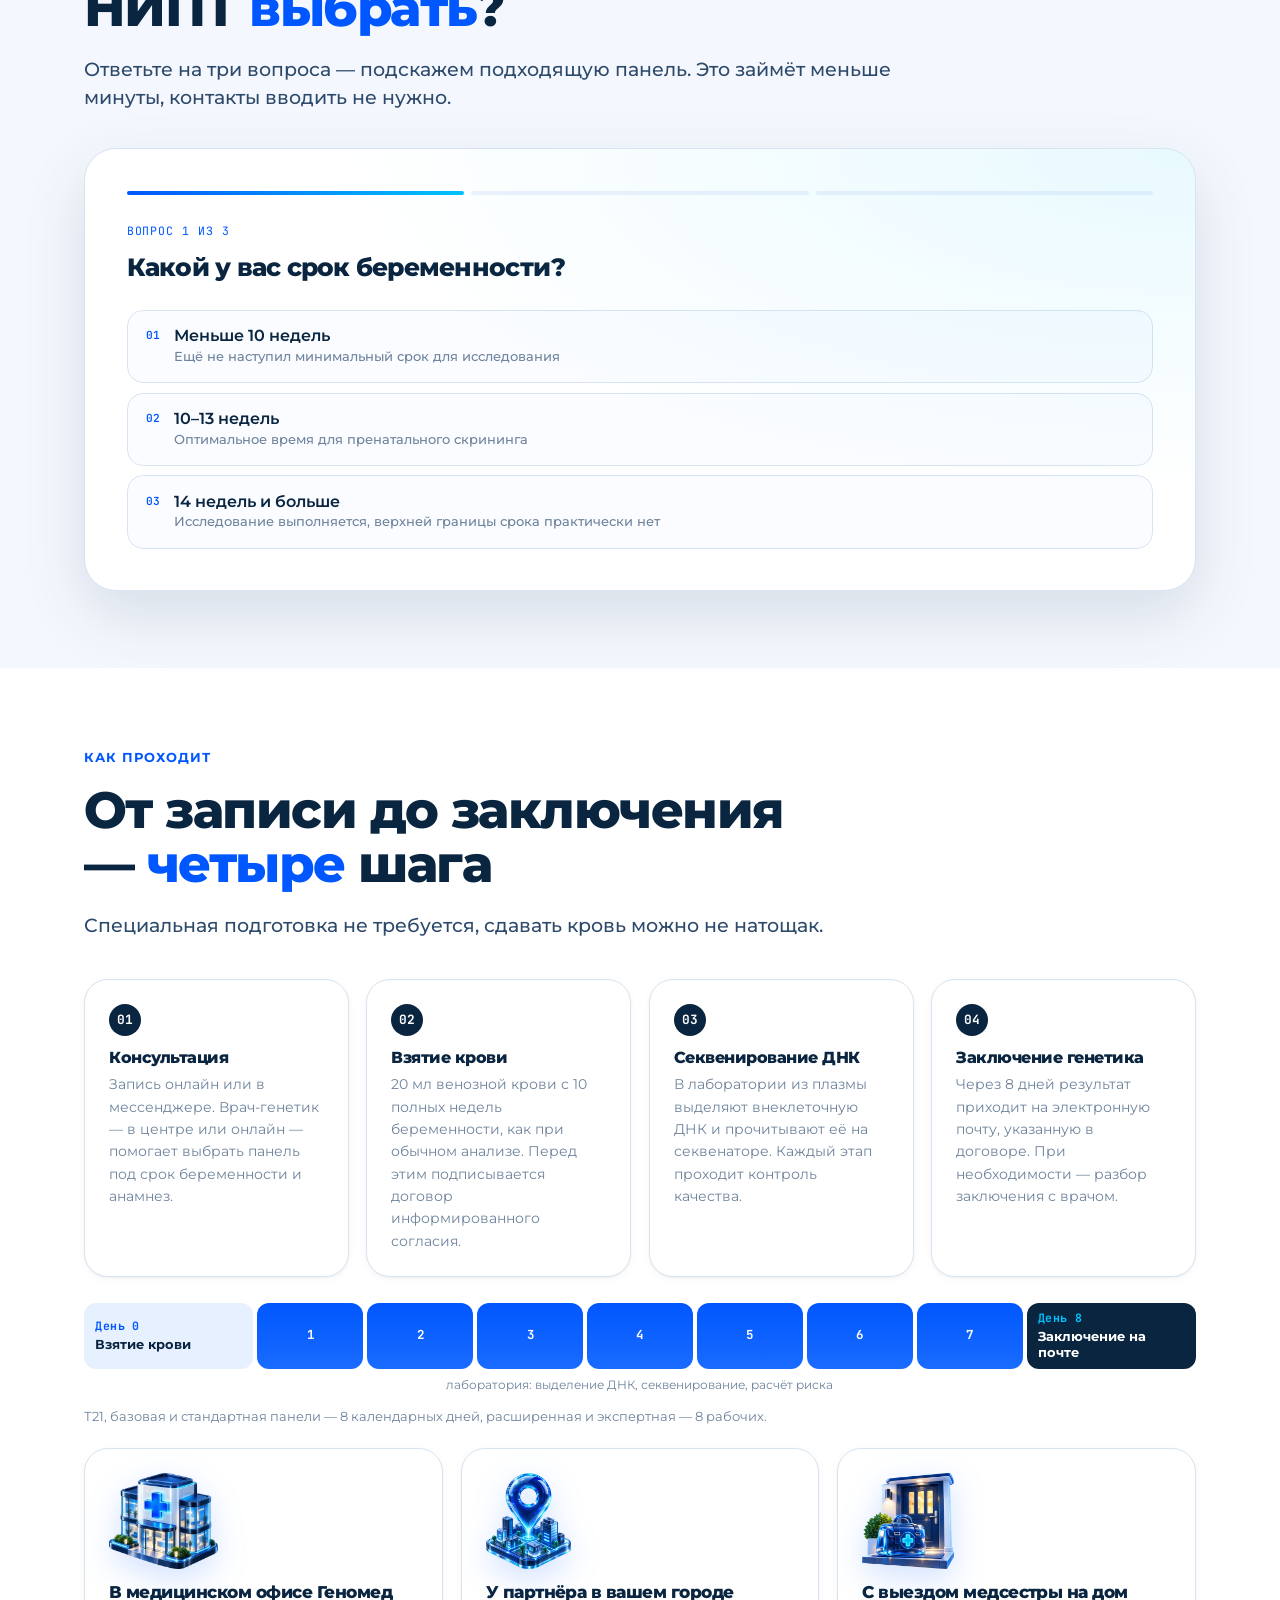
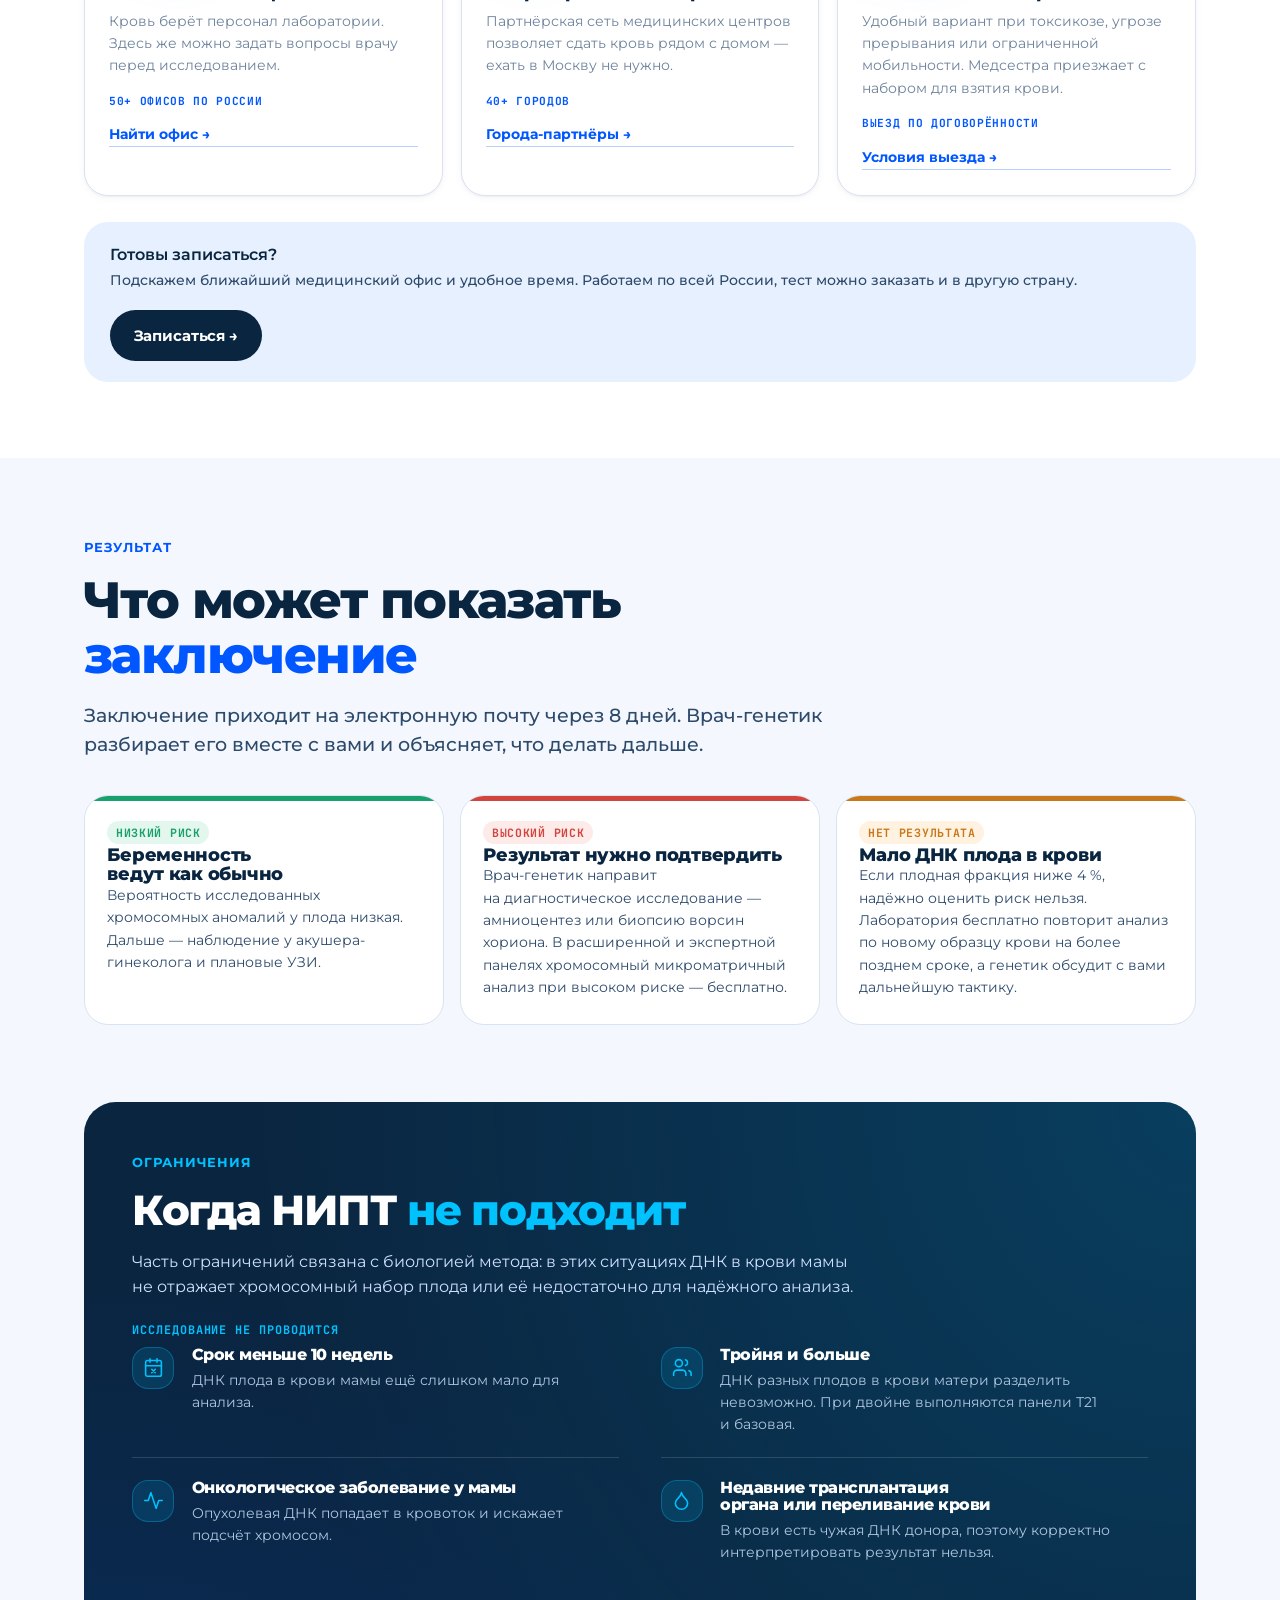
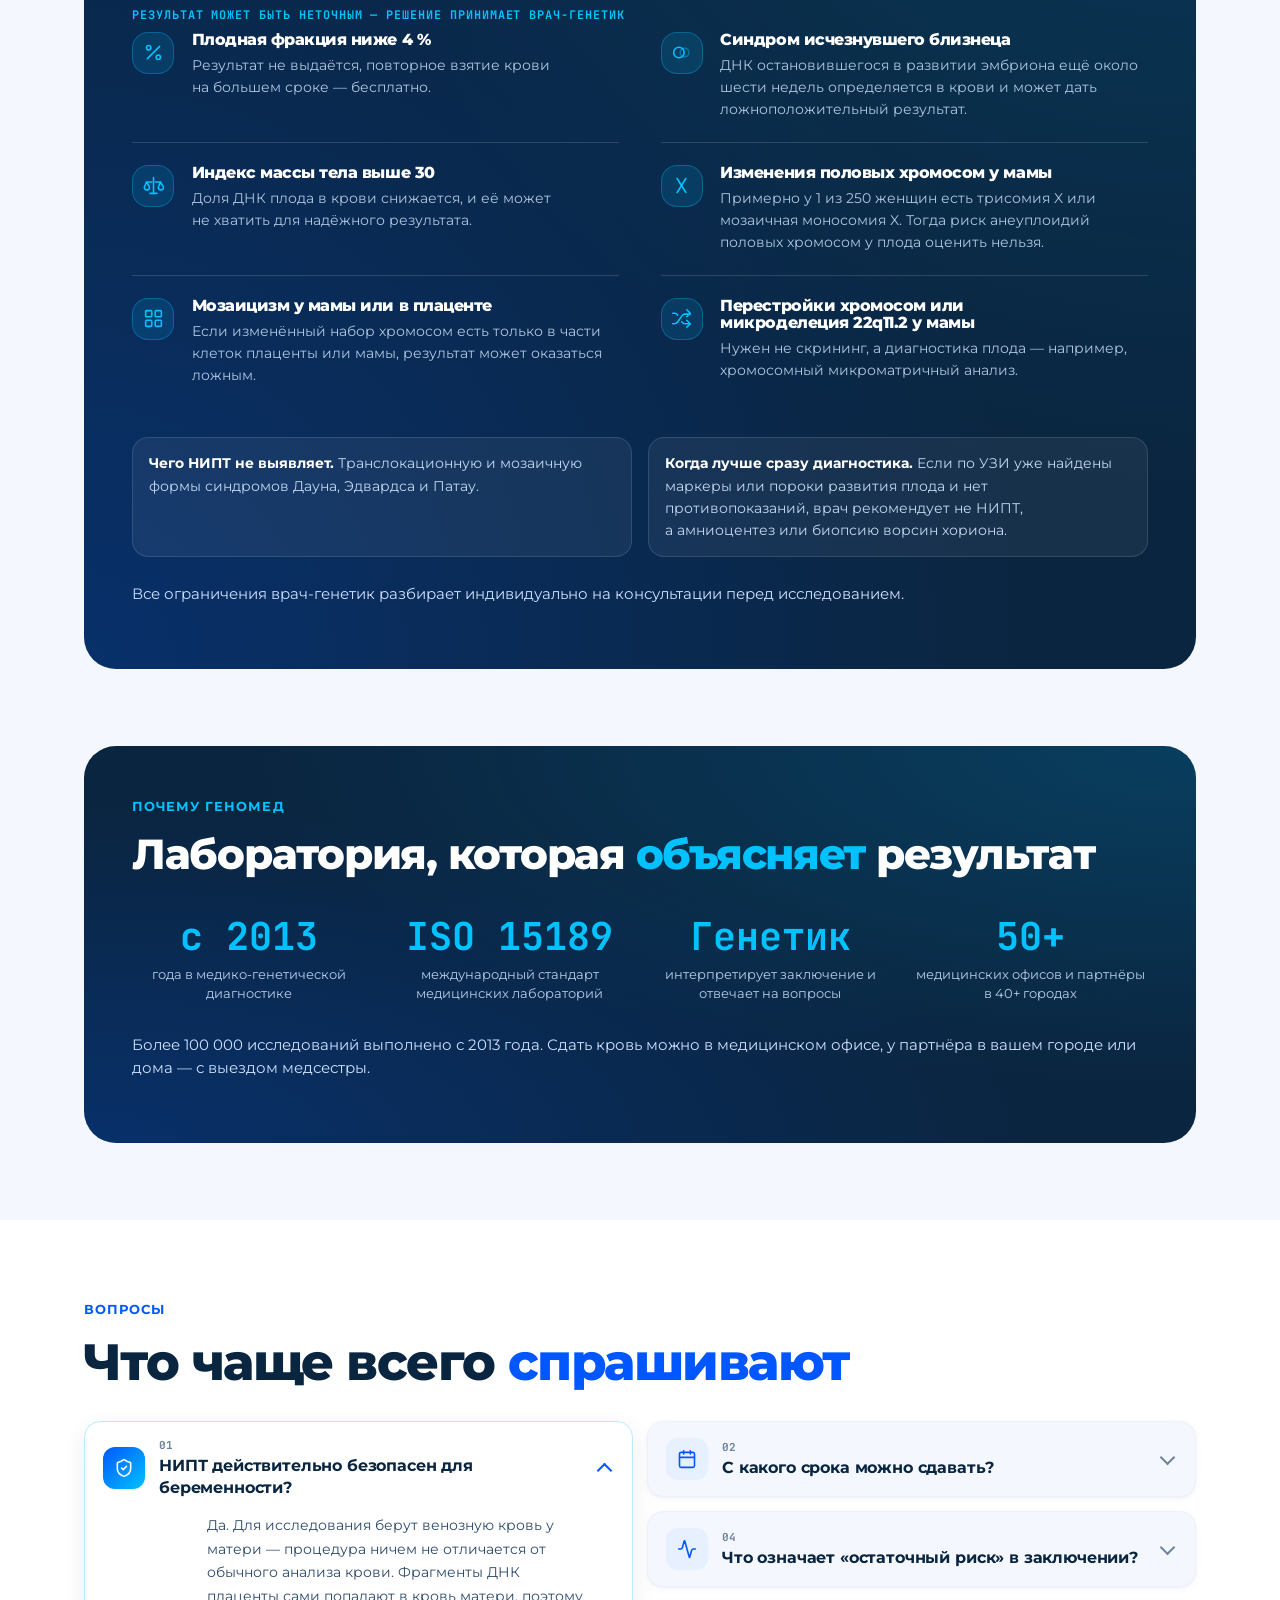
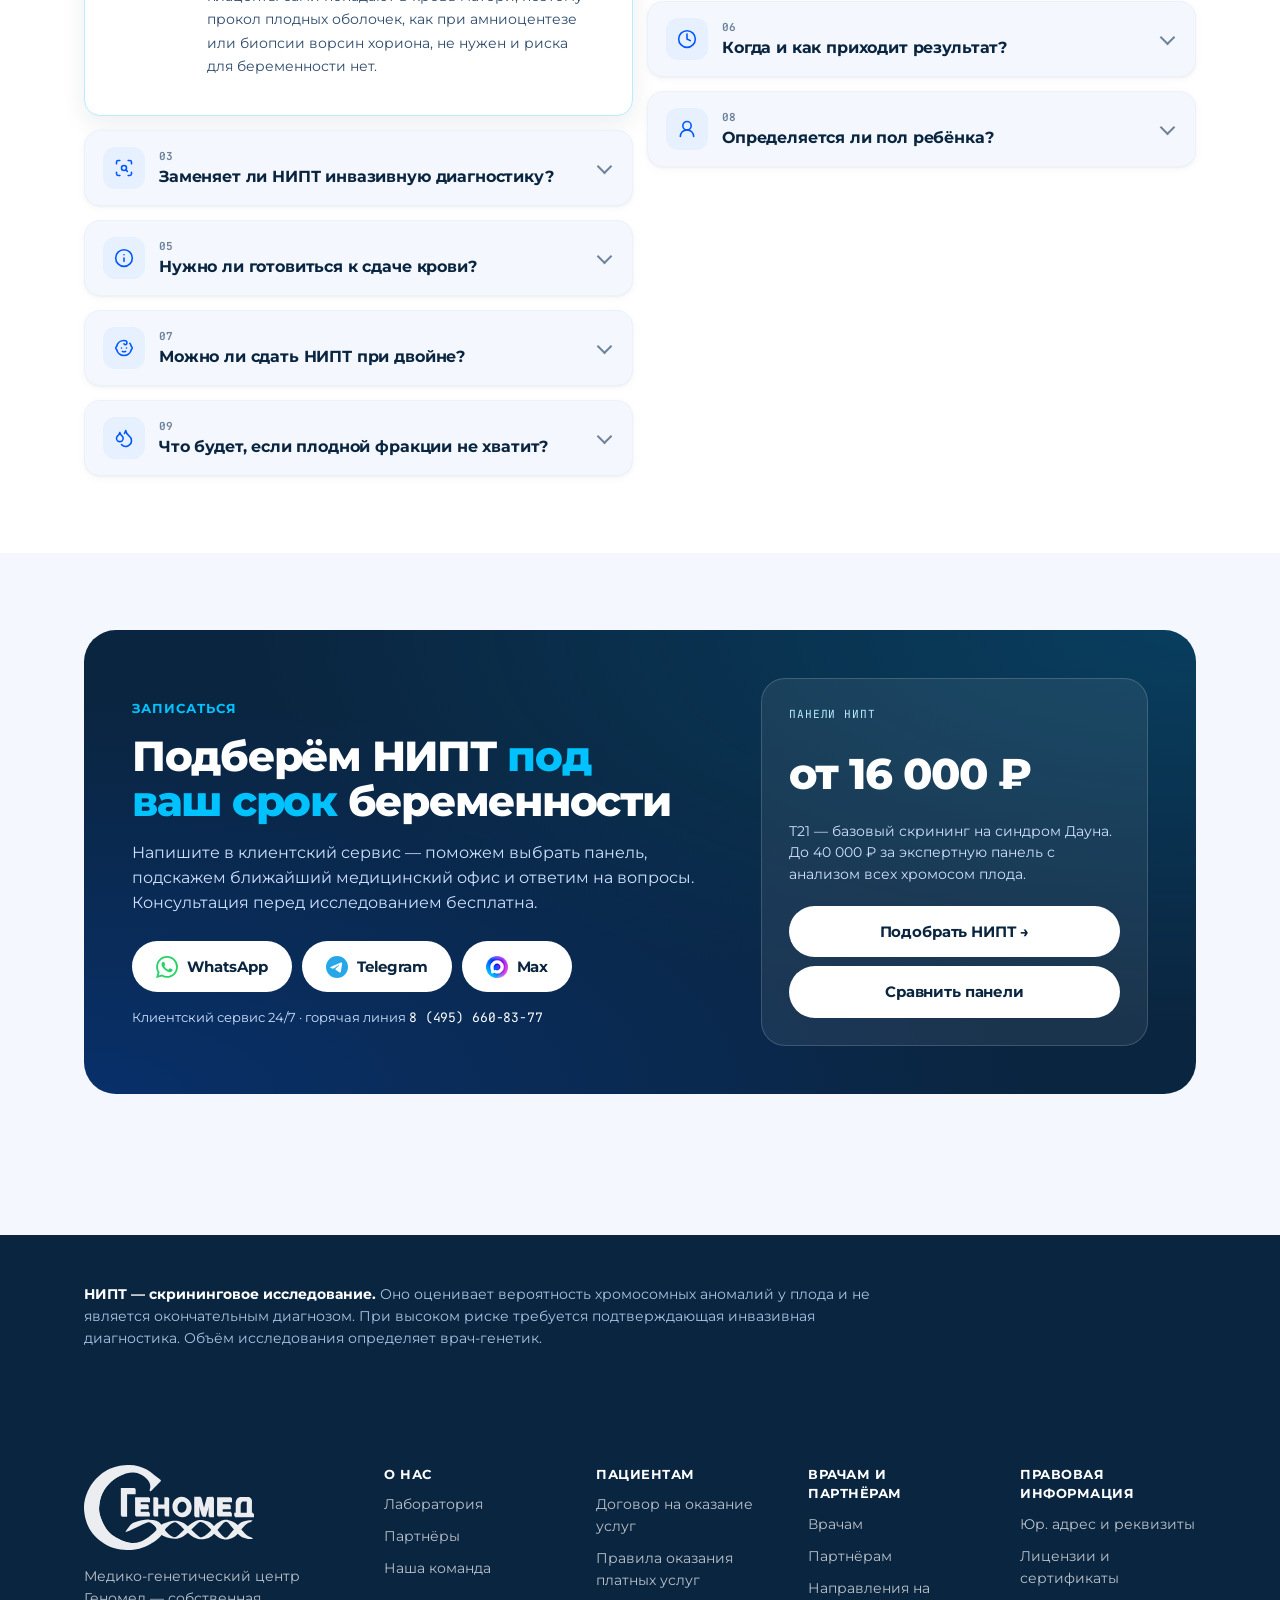
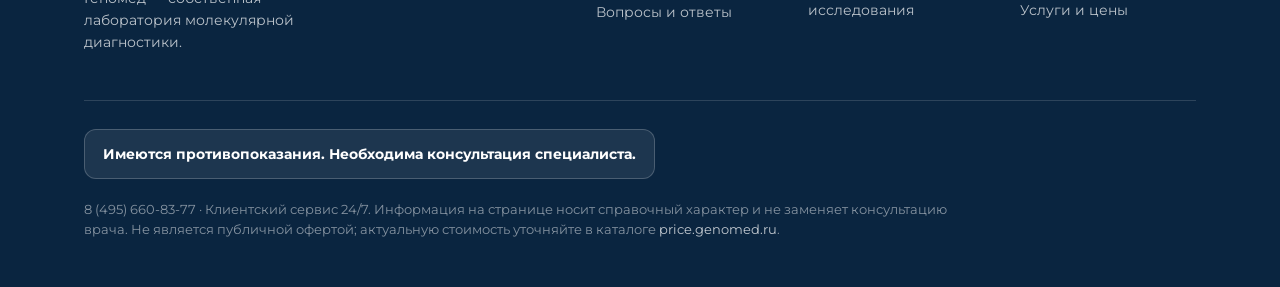
==== commit ba56bae8: "НИПТ v3: только для пациентов, оба варианта анимированы; точность по Gil 2017 и Wapner 2003; мессенд" ====
--- a/bez-animacii.html
+++ b/bez-animacii.html
@@ -5,7 +5,7 @@
 <meta name="viewport" content="width=device-width, initial-scale=1, viewport-fit=cover">
 <meta name="robots" content="noindex, nofollow">
 <meta name="theme-color" content="#0A2540">
-<title>НИПТ — Геномед · без анимации</title>
+<title>НИПТ — Геномед · компактный</title>
 <link rel="preconnect" href="https://fonts.googleapis.com">
 <link rel="preconnect" href="https://fonts.gstatic.com" crossorigin>
 <link rel="stylesheet" href="https://fonts.googleapis.com/css2?family=Montserrat:wght@400;500;600;700;800;900&family=JetBrains+Mono:wght@400;500;600;700&display=swap">
@@ -773,6 +773,59 @@
 @media(max-width:900px){.ftr-top{grid-template-columns:1fr 1fr;gap:28px}}
 @media(max-width:560px){.ftr-top{grid-template-columns:1fr}}
 
+/* ===== v3 ===== */
+.nstat{background:#fff;border-top:1px solid var(--line-soft);border-bottom:1px solid var(--line-soft)}
+.nstat__in{max-width:1320px;margin:0 auto;padding:0 24px;display:grid;grid-template-columns:repeat(4,1fr)}
+.nstat__i{display:flex;align-items:center;gap:16px;padding:26px 24px;border-left:1px solid var(--line-soft);min-width:0}
+.nstat__i:first-child{border-left:none;padding-left:0}
+.nstat__i b{font-family:var(--disp);font-weight:900;font-size:clamp(40px,4.2vw,58px);letter-spacing:-.045em;line-height:1;flex:none;font-variant-numeric:tabular-nums;
+  background:linear-gradient(135deg,var(--blue),var(--cyan));-webkit-background-clip:text;background-clip:text;-webkit-text-fill-color:transparent}
+.nstat__i span{font-size:14px;font-weight:600;line-height:1.35;color:var(--ink-2)}
+@media(max-width:1020px){.nstat__in{grid-template-columns:1fr 1fr}.nstat__i:nth-child(3){border-left:none;padding-left:0}.nstat__i:nth-child(n+3){border-top:1px solid var(--line-soft)}}
+@media(max-width:600px){.nstat__in{padding:0 16px}.nstat__i{flex-direction:column;align-items:flex-start;gap:8px;padding:18px 12px}.nstat__i:nth-child(odd){padding-left:0}.nstat__i span{font-size:13px}}
+
+.intro3{border:none;gap:18px}
+.intro3>div{background:#fff;border:1px solid var(--line-soft);border-radius:var(--r-lg);padding:24px 24px 22px;box-shadow:var(--shadow-sm);transition:transform .2s,box-shadow .2s}
+.intro3>div:hover{transform:translateY(-3px);box-shadow:var(--shadow-md)}
+.intro3__ic{display:grid;place-items:center;width:46px;height:46px;border-radius:14px;background:var(--accent-soft);color:var(--blue);margin-bottom:14px;border:1px solid #C9DDFF}
+.intro3__ic .v3ic{width:22px;height:22px}
+@media(max-width:900px){.intro3{grid-template-columns:1fr}}
+
+.v3band{background:#fff;padding-block:clamp(3em,6vw,5.5em) !important}
+.v3band + section{padding-top:clamp(3em,6vw,5.5em) !important}
+.v3src{font-family:var(--mono);font-size:11.5px;line-height:1.5;color:var(--muted);margin:12px 0 0}
+
+.v3chat{display:flex;flex-wrap:wrap;gap:10px;margin-top:1.6em}
+.v3chat .btn-lnipt{display:inline-flex;align-items:center;gap:9px}
+.v3chat svg,.v3chat img{width:22px;height:22px;display:block;flex:none}
+.v3tel{margin:1.1em 0 0;font-size:13px;color:rgba(255,255,255,.6)}
+.v3tel a{color:#fff;text-decoration:none}
+
+.fqg{display:grid;grid-template-columns:1fr 1fr;gap:14px;align-items:start;margin-top:2em}
+.fqc{display:grid;gap:14px;min-width:0}
+.fq{background:var(--bg);border:1px solid var(--line-soft);border-radius:var(--r-md);transition:border-color .2s,box-shadow .2s,background-color .2s}
+.fq[open]{background:#fff;border-color:var(--cyan-soft);box-shadow:var(--shadow-md)}
+.fq summary{list-style:none;cursor:pointer;display:flex;gap:14px;align-items:center;padding:16px 18px;font-weight:700;font-size:16px;letter-spacing:-.01em;line-height:1.35}
+.fq summary::-webkit-details-marker{display:none}
+.fq summary::after{content:"";width:9px;height:9px;border-right:2px solid var(--muted);border-bottom:2px solid var(--muted);transform:rotate(45deg);flex:none;margin:0 4px 4px 0;transition:transform .2s}
+.fq[open] summary::after{transform:rotate(-135deg);margin-bottom:-4px;border-color:var(--blue)}
+.fq__ic{width:42px;height:42px;border-radius:12px;background:var(--accent-soft);color:var(--blue);display:grid;place-items:center;flex:none;transition:background-color .2s,color .2s}
+.fq__ic .v3ic{width:20px;height:20px}
+.fq[open] .fq__ic{background:linear-gradient(135deg,var(--blue),var(--cyan));color:#fff}
+.fq__q{flex:1;min-width:0}
+.fq__n{display:block;font-size:11px;font-weight:700;color:var(--muted);margin-bottom:2px}
+.fq__a{padding:0 20px 18px 74px;font-size:15px;color:var(--ink-2);line-height:1.6}
+.fq__a p{margin:0}
+@media(max-width:900px){.fqg{grid-template-columns:1fr}.fqc{display:contents}}
+@media(max-width:600px){.fq__a{padding:0 18px 18px}}
+
+/* появление при прокрутке, полоски точности, путь ДНК по очереди */
+.v3rv{opacity:0;transform:translateY(16px);transition:opacity .6s cubic-bezier(.2,.8,.2,1),transform .6s cubic-bezier(.2,.8,.2,1);transition-delay:calc(var(--d,0) * 90ms)}
+.v3rv.in{opacity:1;transform:none}
+.cmp-line .bar2 i{transform:scaleX(0);transform-origin:left;transition:transform 1.1s cubic-bezier(.2,.8,.2,1)}
+.cmp-card.in .cmp-line .bar2 i{transform:scaleX(1)}
+@media (prefers-reduced-motion:reduce){.v3rv{opacity:1;transform:none;transition:none}.cmp-line .bar2 i{transform:none;transition:none}}
+
 /* ============================================================
    ВКЛАДКА «БЕЗ АНИМАЦИИ»: никакого движения на странице
    ============================================================ */
@@ -781,7 +834,7 @@
 </style>
 </head>
 <body>
-<div class="vbar"><div class="wrap vbar__in"><b>Версии для сравнения:</b><a href="index.html">С анимацией</a><a href="bez-animacii.html" class="on" aria-current="page">Без анимации</a></div></div>
+<div class="vbar"><div class="wrap vbar__in"><b>Версии для сравнения:</b><a href="index.html">Сцена на прокрутке</a><a href="bez-animacii.html" class="on" aria-current="page">Компактный</a></div></div>
 <header class="hdr">
   <div class="wrap hdr-in">
     <a class="hdr-logo" href="https://genomed.ru/"><img src="img/logo.svg" alt="Геномед"></a>
@@ -815,7 +868,6 @@
     <a href="#results">Результат</a>
     <a href="#limits">Ограничения</a>
     <a href="#faq">Вопросы</a>
-    <a href="#doctors">Врачам</a>
     <a class="btn-lnipt btn-lnipt--primary btn-lnipt--sm" href="#quiz"><span>Подобрать НИПТ</span></a>
   </div>
 </nav>
@@ -829,28 +881,30 @@
         <a class="btn-lnipt btn-lnipt--primary" href="#quiz"><span>Подобрать НИПТ →</span></a>
         <a class="btn-lnipt btn-lnipt--secondary" href="#panels">Панели и цены</a>
       </div>
-      <ul class="herofacts">
-        <li><b>Без риска</b> для беременности</li>
-        <li><b class="mono">от 16 000 ₽</b> пять панелей</li>
-        <li><b class="mono">от 8 дней</b> до заключения</li>
-        <li><b>Консультация генетика</b> бесплатно</li>
-      </ul>
     </div>
     <figure class="hv2__tube"><img src="img/hero-tube.webp" alt="Пробирка с кровью: в плазме — фрагменты ДНК" width="279" height="1100" fetchpriority="high"><figcaption class="l"><b>20 мл крови из вены</b>без прокола и подготовки</figcaption><figcaption><b>Результат — через 8 дней</b>заключение врач-генетик разбирает вместе с вами</figcaption></figure>
+  </div>
+</section>
+<section class="nstat" aria-label="Коротко о НИПТ">
+  <div class="nstat__in">
+    <div class="nstat__i"><b data-count="10">10</b><span>недель — с этого срока можно сдать кровь</span></div>
+    <div class="nstat__i"><b data-count="20">20</b><span>мл крови из вены — без прокола и риска для беременности</span></div>
+    <div class="nstat__i"><b data-count="8">8</b><span>дней до заключения врача-генетика</span></div>
+    <div class="nstat__i"><b data-count="5">5</b><span>панелей от 16 000 до 40 000 ₽, консультация генетика бесплатно</span></div>
   </div>
 </section>
 <section style="padding-top:0;padding-bottom:0">
   <div class="wrap intro3">
     <div>
-      <span class="section-eyebrow">Что это</span>
+      <span class="intro3__ic"><svg class="v3ic" viewBox="0 0 24 24" fill="none" stroke="currentColor" stroke-width="1.9" stroke-linecap="round" stroke-linejoin="round" aria-hidden="true"><circle cx="12" cy="12" r="10"/><path d="M12 16v-4"/><path d="M12 8h.01"/></svg></span><span class="section-eyebrow">Что это</span>
       <p>Скрининговое исследование по венозной крови матери. Оно анализирует ДНК плода, которая попадает в кровь из плаценты, и оценивает вероятность самых частых хромосомных аномалий — например, синдрома Дауна.</p>
     </div>
     <div>
-      <span class="section-eyebrow">Для кого</span>
+      <span class="intro3__ic"><svg class="v3ic" viewBox="0 0 24 24" fill="none" stroke="currentColor" stroke-width="1.9" stroke-linecap="round" stroke-linejoin="round" aria-hidden="true"><circle cx="12" cy="8" r="5"/><path d="M20 21a8 8 0 0 0-16 0"/></svg></span><span class="section-eyebrow">Для кого</span>
       <p>Международные профессиональные сообщества рекомендуют исследование всем беременным. Особенно оно показано после 35 лет, после ЭКО, при повышенном риске по биохимическому скринингу и если ранее была беременность с хромосомной аномалией.</p>
     </div>
     <div>
-      <span class="section-eyebrow">Когда</span>
+      <span class="intro3__ic"><svg class="v3ic" viewBox="0 0 24 24" fill="none" stroke="currentColor" stroke-width="1.9" stroke-linecap="round" stroke-linejoin="round" aria-hidden="true"><path d="M8 2v4"/><path d="M16 2v4"/><rect width="18" height="18" x="3" y="4" rx="2"/><path d="M3 10h18"/></svg></span><span class="section-eyebrow">Когда</span>
       <p>С 10 полных недель беременности, верхней границы срока практически нет. Результат — через 8 дней, с разбором врача-генетика.</p>
     </div>
   </div>
@@ -865,8 +919,8 @@
 </section>
 <section id="safe" style="padding-top:0">
   <div class="wrap section-head">
-    <span class="section-eyebrow">Как работает НИПТ</span>
-    <h2>Почему исследование <em>безопасно</em></h2>
+    <span class="section-eyebrow">Безопасно для беременности</span>
+    <h2>Как работает <em>НИПТ</em></h2>
     <p class="lead">Во время беременности фрагменты ДНК плаценты попадают в кровь матери. Поэтому для анализа достаточно взять кровь из вены: прокол плодных оболочек не нужен, риска для беременности нет.</p>
   </div>
   <div class="wrap">
@@ -914,34 +968,35 @@
   </div>
 
 </section>
-<section id="accuracy" style="padding-top:0">
+<section id="accuracy" class="v3band">
   <div class="wrap cmp">
     <div>
       <span class="section-eyebrow">Насколько точен НИПТ</span>
       <h2>Более точный скрининг <em>частых трисомий</em></h2>
-      <p class="lead">НИПТ и комбинированный биохимический скрининг решают разные задачи. НИПТ отличается более высокой выявляемостью частых трисомий и меньшей частотой ложноположительных результатов — то есть реже направляет женщину на инвазивную процедуру без необходимости.</p>
-      <p class="lead" style="font-size:1em">Оба метода безопасны для беременности. НИПТ можно пройти раньше — с 10 полных недель, биохимический скрининг проводят на 11–13-й неделе.</p>
+      <p class="lead">НИПТ и комбинированный скрининг первого триместра (УЗИ и анализ крови) решают разные задачи. НИПТ отличается более высокой выявляемостью частых трисомий и меньшей частотой ложноположительных результатов — то есть реже направляет женщину на инвазивную процедуру без необходимости.</p>
+      <p class="lead" style="font-size:1em">Оба метода безопасны для беременности. НИПТ можно пройти раньше — с 10 полных недель, скрининг первого триместра проводят на 11–13-й неделе.</p>
     </div>
 
     <div class="cmp-card">
       <div class="cmp-item">
         <div class="t"><b>Трисомия 21 · синдром Дауна</b><small>выявляемость</small></div>
-        <div class="cmp-line a"><div class="bar2"><i style="width:99%"></i></div><div class="v">&gt; 99 %</div></div>
-        <div class="cmp-line b"><div class="bar2"><i style="width:85%"></i></div><div class="v">85 %</div></div>
+        <div class="cmp-line a"><div class="bar2"><i style="width:99%"></i></div><div class="v">99,7 %</div></div>
+        <div class="cmp-line b"><div class="bar2"><i style="width:85%"></i></div><div class="v">≈ 85 %</div></div>
       </div>
       <div class="cmp-item">
         <div class="t"><b>Трисомия 18 · синдром Эдвардса</b><small>выявляемость</small></div>
-        <div class="cmp-line a"><div class="bar2"><i style="width:98%"></i></div><div class="v">&gt; 98 %</div></div>
-        <div class="cmp-line b"><div class="bar2"><i style="width:75%"></i></div><div class="v">75 %</div></div>
+        <div class="cmp-line a"><div class="bar2"><i style="width:98%"></i></div><div class="v">97,9 %</div></div>
+        <div class="cmp-line b"><div class="bar2"><i style="width:91%"></i></div><div class="v">≈ 91 %</div></div>
       </div>
       <div class="cmp-item">
         <div class="t"><b>Ложноположительные результаты</b><small>меньше — лучше</small></div>
-        <div class="cmp-line a"><div class="bar2"><i style="width:2%"></i></div><div class="v">&lt; 0,1 %</div></div>
-        <div class="cmp-line b"><div class="bar2"><i style="width:100%"></i></div><div class="v">до 5 %</div></div>
-      </div>
+        <div class="cmp-line a"><div class="bar2"><i style="width:2%"></i></div><div class="v">0,04 %</div></div>
+        <div class="cmp-line b"><div class="bar2"><i style="width:100%"></i></div><div class="v">≈ 5 %</div></div>
+      </div>
+      <p class="v3src">НИПТ — метаанализ Gil и соавт., Ultrasound Obstet Gynecol, 2017; скрининг I триместра — Wapner и соавт., N Engl J Med, 2003.</p>
       <div class="cmp-legend">
         <span><i style="background:linear-gradient(90deg,var(--blue),var(--cyan))"></i> НИПТ</span>
-        <span><i style="background:#A9BDD6"></i> биохимический скрининг</span>
+        <span><i style="background:#A9BDD6"></i> скрининг I триместра</span>
       </div>
     </div>
   </div>
@@ -1082,7 +1137,7 @@
     </div>
   </div>
 </section>
-<section id="compare" style="padding-top:0">
+<section id="compare" class="v3band">
   <div class="wrap section-head" style="max-width:1240px">
     <span class="section-eyebrow">Сравнение</span>
     <h2>Чем панели <em>отличаются</em></h2>
@@ -1285,14 +1340,14 @@
     </div>
   </div>
 </section>
-<section id="how" style="padding-top:0">
+<section id="how" class="v3band">
   <div class="wrap section-head">
     <span class="section-eyebrow">Как проходит</span>
     <h2>От записи до заключения — <em>четыре</em> шага</h2>
     <p class="lead">Специальная подготовка не требуется, сдавать кровь можно не натощак.</p>
   </div>
   <div class="wrap steps" style="margin-top:2.4em">
-    <div class="step"><div class="n">01</div><h3>Консультация</h3><p>Запись по телефону или онлайн. Врач-генетик — в центре или онлайн — помогает выбрать панель под срок беременности и анамнез.</p></div>
+    <div class="step"><div class="n">01</div><h3>Консультация</h3><p>Запись онлайн или в мессенджере. Врач-генетик — в центре или онлайн — помогает выбрать панель под срок беременности и анамнез.</p></div>
     <div class="step"><div class="n">02</div><h3>Взятие крови</h3><p>20 мл венозной крови с 10 полных недель беременности, как при обычном анализе. Перед этим подписывается договор информированного согласия.</p></div>
     <div class="step"><div class="n">03</div><h3>Секвенирование ДНК</h3><p>В лаборатории из плазмы выделяют внеклеточную ДНК и прочитывают её на секвенаторе. Каждый этап проходит контроль качества.</p></div>
     <div class="step"><div class="n">04</div><h3>Заключение генетика</h3><p>Через 8 дней результат приходит на электронную почту, указанную в договоре. При необходимости — разбор заключения с врачом.</p></div>
@@ -1416,143 +1471,24 @@
     </div>
   </div>
 </section>
-<section id="faq" style="padding-top:0">
+<section id="faq" class="v3band">
   <div class="wrap section-head">
     <span class="section-eyebrow">Вопросы</span>
     <h2>Что чаще всего <em>спрашивают</em></h2>
   </div>
-  <div class="wrap faq" style="margin-top:2em">
-    <details open>
-      <summary><span class="faq__n">01</span><span class="q">НИПТ действительно безопасен для беременности?</span>
-        <svg class="ic" viewBox="0 0 24 24" fill="none" stroke="currentColor" stroke-width="2" stroke-linecap="round"><path d="M12 5v14M5 12h14"/></svg></summary>
-      <p class="a">Да. Для исследования берут венозную кровь у матери — процедура ничем не отличается от обычного анализа крови. Фрагменты ДНК плаценты сами попадают в кровь матери, поэтому прокол плодных оболочек, как при амниоцентезе или биопсии ворсин хориона, не нужен и риска для беременности нет.</p>
-    </details>
-    <details>
-      <summary><span class="faq__n">02</span><span class="q">С какого срока можно сдавать?</span>
-        <svg class="ic" viewBox="0 0 24 24" fill="none" stroke="currentColor" stroke-width="2" stroke-linecap="round"><path d="M12 5v14M5 12h14"/></svg></summary>
-      <p class="a">С 10 полных недель беременности: к этому сроку доля ДНК плода в материнской крови обычно достигает необходимых 4 % и выше. Верхней границы срока практически нет. Плодная фракция определяется в процессе исследования — если она оказалась ниже 4 %, кровь потребуется сдать повторно на более позднем сроке.</p>
-    </details>
-    <details>
-      <summary><span class="faq__n">03</span><span class="q">Заменяет ли НИПТ инвазивную диагностику?</span>
-        <svg class="ic" viewBox="0 0 24 24" fill="none" stroke="currentColor" stroke-width="2" stroke-linecap="round"><path d="M12 5v14M5 12h14"/></svg></summary>
-      <p class="a">Нет. НИПТ — скрининговое исследование: оно оценивает вероятность хромосомной аномалии, но не устанавливает диагноз. При высоком риске результат подтверждают инвазивной диагностикой с последующим хромосомным анализом. В расширенной и экспертной панелях Геномед такое подтверждение выполняется бесплатно.</p>
-    </details>
-    <details>
-      <summary><span class="faq__n">04</span><span class="q">Что означает «остаточный риск» в заключении?</span>
-        <svg class="ic" viewBox="0 0 24 24" fill="none" stroke="currentColor" stroke-width="2" stroke-linecap="round"><path d="M12 5v14M5 12h14"/></svg></summary>
-      <p class="a">Это вероятность того, что при низком риске по результату хромосомная аномалия у плода всё же есть. Для НИПТ она очень мала: надёжность низкого результата (NPV) превышает 99,9 %, но формально остаточный риск не равен нулю.</p>
-    </details>
-    <details>
-      <summary><span class="faq__n">05</span><span class="q">Нужно ли готовиться к сдаче крови?</span>
-        <svg class="ic" viewBox="0 0 24 24" fill="none" stroke="currentColor" stroke-width="2" stroke-linecap="round"><path d="M12 5v14M5 12h14"/></svg></summary>
-      <p class="a">Специальная подготовка не требуется. Сдавать кровь можно не натощак, диета и отмена препаратов не нужны. Для исследования берут 20 мл венозной крови.</p>
-    </details>
-    <details>
-      <summary><span class="faq__n">06</span><span class="q">Когда и как приходит результат?</span>
-        <svg class="ic" viewBox="0 0 24 24" fill="none" stroke="currentColor" stroke-width="2" stroke-linecap="round"><path d="M12 5v14M5 12h14"/></svg></summary>
-      <p class="a">Через 8 дней после взятия крови заключение врача-генетика приходит на электронную почту, указанную в договоре. Для панелей Т21, базовой и стандартной срок считается в календарных днях, для расширенной и экспертной — в рабочих. Разбор заключения с врачом-генетиком входит в стоимость.</p>
-    </details>
-      <details>
-        <summary><span class="faq__n">07</span><span class="q">Можно ли сдать НИПТ при двойне?</span>
-          <svg class="ic" viewBox="0 0 24 24" fill="none" stroke="currentColor" stroke-width="2" stroke-linecap="round" stroke-linejoin="round"><path d="m6 9 6 6 6-6"/></svg></summary>
-        <p class="a">При двуплодной беременности и после редукции одного эмбриона выполняются панели Т21 и базовая. Панели с анеуплоидиями половых хромосом при двойне не применяются: ДНК каждого плода в крови матери разделить нельзя. При тройне и большем числе плодов исследование не проводится.</p>
-      </details>
-      <details>
-        <summary><span class="faq__n">08</span><span class="q">Определяется ли пол ребёнка?</span>
-          <svg class="ic" viewBox="0 0 24 24" fill="none" stroke="currentColor" stroke-width="2" stroke-linecap="round" stroke-linejoin="round"><path d="m6 9 6 6 6-6"/></svg></summary>
-        <p class="a">Да, определение пола плода входит во все пять панелей. Если вы не хотите знать пол до родов, скажите об этом при записи — врач не назовёт его при разборе заключения.</p>
-      </details>
-      <details>
-        <summary><span class="faq__n">09</span><span class="q">Что будет, если плодной фракции не хватит?</span>
-          <svg class="ic" viewBox="0 0 24 24" fill="none" stroke="currentColor" stroke-width="2" stroke-linecap="round" stroke-linejoin="round"><path d="m6 9 6 6 6-6"/></svg></summary>
-        <p class="a">Доля ДНК плода определяется уже в ходе исследования. Если она ниже 4 %, достоверный результат получить нельзя — лаборатория бесплатно выполняет анализ нового образца крови на большем сроке. Низкая плодная фракция сама по себе считается поводом обсудить с генетиком дальнейшую тактику.</p>
-      </details>
-
-  </div>
-</section>
-<section id="doctors" style="padding-top:0">
-  <div class="wrap section-head">
-    <span class="section-eyebrow">Для врачей</span>
-    <h2>Интерпретация <em>заключения</em></h2>
-    <p class="lead">Рекомендация предлагать скрининг по внеклеточной ДНК всем беременным — ACOG, SMFM, ISPD, ACMG. Показатели выявляемости на странице приведены по опубликованным данным для комбинированного скрининга первого триместра и скрининга по внеклеточной ДНК.</p>
-  </div>
-  <div class="wrap faq" style="margin-top:2.4em;">
-    <details class="acc">
-      <summary><span class="faq__n">01</span><span class="q">Как читается заключение: высокий и низкий риск, PPV и NPV</span>
-        <svg class="ic" viewBox="0 0 24 24" fill="none" stroke="currentColor" stroke-width="2" stroke-linecap="round"><path d="M12 5v14M5 12h14"/></svg></summary>
-      <div class="body">
-        <p style="margin:0 0 1.5em;color:var(--ink-2);font-size:.97em;line-height:1.65">Результатом исследования является заключение врача-генетика, в котором определён высокий или низкий риск по каждой исследованной хромосоме. Граница между высоким и низким риском — <b>1 : 100</b>.</p>
-
-        <div class="risk-grid">
-          <div class="risk hi">
-            <span class="tag">Высокий риск</span>
-            <div class="thr">1 : 100 и выше</div>
-            <p>Такие значения выражаются в виде положительной прогностической ценности (PPV, positive predictive value) — вероятности того, что при высоком риске по тесту аномалия действительно есть у плода.</p>
-            <div class="metric">Требует подтверждения инвазивной диагностикой — амниоцентезом или биопсией ворсин хориона с последующим хромосомным анализом.</div>
-          </div>
-          <div class="risk lo">
-            <span class="tag">Низкий риск</span>
-            <div class="thr">ниже 1 : 100</div>
-            <p>Такие значения выражаются в виде отрицательной прогностической ценности (NPV, negative predictive value). В заключении NPV представлен как остаточный риск — вероятность ложноотрицательного результата.</p>
-            <div class="metric">NPV исследования составляет <b>&gt; 99,9 %</b> — то есть остаточный риск при низком результате крайне мал.</div>
-          </div>
-        </div>
-
-        <div class="ppv" style="box-shadow:none;background:#FAFCFF">
-          <h3>PPV — уверенность в положительном результате</h3>
-          <p class="sub">Значения различаются по нозологиям: чем реже встречается аномалия, тем ниже прогностическая ценность положительного результата.</p>
-          <div class="ppv-row">
-            <div class="lbl">Трисомия 21 <small>синдром Дауна</small></div>
-            <div class="val">&gt; 97 %</div>
-            <div class="track"><i style="width:97%"></i></div>
-          </div>
-          <div class="ppv-row">
-            <div class="lbl">Трисомия 18 <small>синдром Эдвардса</small></div>
-            <div class="val">&gt; 91 %</div>
-            <div class="track"><i style="width:91%"></i></div>
-          </div>
-          <div class="ppv-row">
-            <div class="lbl">Трисомия 13 и анеуплоидии половых хромосом <small>синдром Патау, синдромы Тернера, Клайнфельтера, Якобс, трисомия X</small></div>
-            <div class="val">&gt; 60 %</div>
-            <div class="track"><i style="width:60%"></i></div>
-          </div>
-          <div class="ppv-row">
-            <div class="lbl">Микроделеционные синдромы <small>доступны в расширенной и экспертной панелях</small></div>
-            <div class="val" style="font-size:.8em;color:var(--muted)">индивид.</div>
-            <div class="track"><i style="width:0"></i></div>
-          </div>
-          <p class="src" style="margin-top:1.4em">Значения высокого риска микроделеционных синдромов определяются индивидуально. NPV по всем позициям — более 99,9 %.</p>
-          <div class="note">
-            <svg viewBox="0 0 24 24" fill="none" stroke="currentColor" stroke-width="1.9" stroke-linecap="round" stroke-linejoin="round"><path d="M12 9v4"/><path d="M12 17h.01"/><path d="M10.29 3.86 1.82 18a2 2 0 0 0 1.71 3h16.94a2 2 0 0 0 1.71-3L13.71 3.86a2 2 0 0 0-3.42 0Z"/></svg>
-            <p><b>Важно.</b> Вычисленный риск может не отражать реальный PPV для конкретной пациентки: в исследовании не учитываются дополнительные факторы риска — результаты других скринингов, данные УЗИ, личный и семейный анамнез. Итоговую интерпретацию всегда делает врач.</p>
-          </div>
-        </div>
-      </div>
-    </details>
-
-    <details class="acc">
-      <summary><span class="faq__n">02</span><span class="q">Как устроен анализ</span>
-        <svg class="ic" viewBox="0 0 24 24" fill="none" stroke="currentColor" stroke-width="2" stroke-linecap="round"><path d="M12 5v14M5 12h14"/></svg></summary>
-      <div class="body">
-        <div class="cards">
-          <div class="fcard" style="box-shadow:none;background:#FAFCFF">
-            <div class="n mono">01 · биология</div>
-            <h3>Внеклеточная ДНК в крови матери</h3>
-            <p>С ранних сроков беременности в материнском кровотоке циркулируют фрагменты внеклеточной ДНК плацентарного происхождения. Их доля называется плодной фракцией и определяется в ходе исследования.</p>
-          </div>
-          <div class="fcard" style="box-shadow:none;background:#FAFCFF">
-            <div class="n mono">02 · технология</div>
-            <h3>Секвенирование пересчитывает хромосомы</h3>
-            <p>ДНК выделяют из плазмы и читают методом высокопроизводительного секвенирования. Программа считает, сколько прочтений приходится на каждую хромосому.</p>
-          </div>
-          <div class="fcard" style="box-shadow:none;background:#FAFCFF">
-            <div class="n mono">03 · результат</div>
-            <h3>Отклонение видно в цифрах</h3>
-            <p>Если прочтений по хромосоме больше или меньше ожидаемого, это указывает на вероятную анеуплоидию. Дополнительная копия 21-й хромосомы — признак синдрома Дауна, 18-й — синдрома Эдвардса.</p>
-          </div>
-        </div>
-      </div>
-    </details>
+  <div class="wrap fqg">
+<div class="fqc">
+<details class="fq" style="order:1" open><summary><span class="fq__ic"><svg class="v3ic" viewBox="0 0 24 24" fill="none" stroke="currentColor" stroke-width="1.9" stroke-linecap="round" stroke-linejoin="round" aria-hidden="true"><path d="M20 13c0 5-3.5 7.5-7.66 8.95a1 1 0 0 1-.67-.01C7.5 20.5 4 18 4 13V6a1 1 0 0 1 1-1c2 0 4.5-1.2 6.24-2.72a1.17 1.17 0 0 1 1.52 0C14.51 3.81 17 5 19 5a1 1 0 0 1 1 1z"/><path d="m9 12 2 2 4-4"/></svg></span><span class="fq__q"><span class="fq__n mono">01</span>НИПТ действительно безопасен для беременности?</span></summary><div class="fq__a"><p class="a">Да. Для исследования берут венозную кровь у матери — процедура ничем не отличается от обычного анализа крови. Фрагменты ДНК плаценты сами попадают в кровь матери, поэтому прокол плодных оболочек, как при амниоцентезе или биопсии ворсин хориона, не нужен и риска для беременности нет.</p></div></details>
+<details class="fq" style="order:3"><summary><span class="fq__ic"><svg class="v3ic" viewBox="0 0 24 24" fill="none" stroke="currentColor" stroke-width="1.9" stroke-linecap="round" stroke-linejoin="round" aria-hidden="true"><path d="M3 7V5a2 2 0 0 1 2-2h2"/><path d="M17 3h2a2 2 0 0 1 2 2v2"/><path d="M21 17v2a2 2 0 0 1-2 2h-2"/><path d="M7 21H5a2 2 0 0 1-2-2v-2"/><circle cx="12" cy="12" r="3"/><path d="m16 16-1.9-1.9"/></svg></span><span class="fq__q"><span class="fq__n mono">03</span>Заменяет ли НИПТ инвазивную диагностику?</span></summary><div class="fq__a"><p class="a">Нет. НИПТ — скрининговое исследование: оно оценивает вероятность хромосомной аномалии, но не устанавливает диагноз. При высоком риске результат подтверждают инвазивной диагностикой с последующим хромосомным анализом. В расширенной и экспертной панелях Геномед такое подтверждение выполняется бесплатно.</p></div></details>
+<details class="fq" style="order:5"><summary><span class="fq__ic"><svg class="v3ic" viewBox="0 0 24 24" fill="none" stroke="currentColor" stroke-width="1.9" stroke-linecap="round" stroke-linejoin="round" aria-hidden="true"><circle cx="12" cy="12" r="10"/><path d="M12 16v-4"/><path d="M12 8h.01"/></svg></span><span class="fq__q"><span class="fq__n mono">05</span>Нужно ли готовиться к сдаче крови?</span></summary><div class="fq__a"><p class="a">Специальная подготовка не требуется. Сдавать кровь можно не натощак, диета и отмена препаратов не нужны. Для исследования берут 20 мл венозной крови.</p></div></details>
+<details class="fq" style="order:7"><summary><span class="fq__ic"><svg class="v3ic" viewBox="0 0 24 24" fill="none" stroke="currentColor" stroke-width="1.9" stroke-linecap="round" stroke-linejoin="round" aria-hidden="true"><path d="M9 12h.01"/><path d="M15 12h.01"/><path d="M10 16c.5.3 1.2.5 2 .5s1.5-.2 2-.5"/><path d="M19 6.3a9 9 0 0 1 1.8 3.9 2 2 0 0 1 0 3.6 9 9 0 0 1-17.6 0 2 2 0 0 1 0-3.6A9 9 0 0 1 12 3c2 0 3.5 1.1 3.5 2.5s-.9 2.5-2 2.5c-.8 0-1.5-.4-1.5-1"/></svg></span><span class="fq__q"><span class="fq__n mono">07</span>Можно ли сдать НИПТ при двойне?</span></summary><div class="fq__a"><p class="a">При двуплодной беременности и после редукции одного эмбриона выполняются панели Т21 и базовая. Панели с анеуплоидиями половых хромосом при двойне не применяются: ДНК каждого плода в крови матери разделить нельзя. При тройне и большем числе плодов исследование не проводится.</p></div></details>
+<details class="fq" style="order:9"><summary><span class="fq__ic"><svg class="v3ic" viewBox="0 0 24 24" fill="none" stroke="currentColor" stroke-width="1.9" stroke-linecap="round" stroke-linejoin="round" aria-hidden="true"><path d="M7 16.3c2.2 0 4-1.83 4-4.05 0-1.16-.57-2.26-1.71-3.19S7.29 6.75 7 5.3c-.29 1.45-1.14 2.84-2.29 3.76S3 11.1 3 12.25c0 2.22 1.8 4.05 4 4.05z"/><path d="M12.56 6.6A10.97 10.97 0 0 0 14 3.02c.5 2.5 2 4.9 4 6.5s3 3.5 3 5.5a6.98 6.98 0 0 1-11.91 4.97"/></svg></span><span class="fq__q"><span class="fq__n mono">09</span>Что будет, если плодной фракции не хватит?</span></summary><div class="fq__a"><p class="a">Доля ДНК плода определяется уже в ходе исследования. Если она ниже 4 %, достоверный результат получить нельзя — лаборатория бесплатно выполняет анализ нового образца крови на большем сроке. Низкая плодная фракция сама по себе считается поводом обсудить с генетиком дальнейшую тактику.</p></div></details>
+</div><div class="fqc">
+<details class="fq" style="order:2"><summary><span class="fq__ic"><svg class="v3ic" viewBox="0 0 24 24" fill="none" stroke="currentColor" stroke-width="1.9" stroke-linecap="round" stroke-linejoin="round" aria-hidden="true"><path d="M8 2v4"/><path d="M16 2v4"/><rect width="18" height="18" x="3" y="4" rx="2"/><path d="M3 10h18"/></svg></span><span class="fq__q"><span class="fq__n mono">02</span>С какого срока можно сдавать?</span></summary><div class="fq__a"><p class="a">С 10 полных недель беременности: к этому сроку доля ДНК плода в материнской крови обычно достигает необходимых 4 % и выше. Верхней границы срока практически нет. Плодная фракция определяется в процессе исследования — если она оказалась ниже 4 %, кровь потребуется сдать повторно на более позднем сроке.</p></div></details>
+<details class="fq" style="order:4"><summary><span class="fq__ic"><svg class="v3ic" viewBox="0 0 24 24" fill="none" stroke="currentColor" stroke-width="1.9" stroke-linecap="round" stroke-linejoin="round" aria-hidden="true"><path d="M22 12h-2.48a2 2 0 0 0-1.93 1.46l-2.35 8.36a.25.25 0 0 1-.48 0L9.24 2.18a.25.25 0 0 0-.48 0l-2.35 8.36A2 2 0 0 1 4.49 12H2"/></svg></span><span class="fq__q"><span class="fq__n mono">04</span>Что означает «остаточный риск» в заключении?</span></summary><div class="fq__a"><p class="a">Это вероятность того, что при низком риске по результату хромосомная аномалия у плода всё же есть. Для НИПТ она очень мала: надёжность низкого результата (NPV) превышает 99,9 %, но формально остаточный риск не равен нулю.</p></div></details>
+<details class="fq" style="order:6"><summary><span class="fq__ic"><svg class="v3ic" viewBox="0 0 24 24" fill="none" stroke="currentColor" stroke-width="1.9" stroke-linecap="round" stroke-linejoin="round" aria-hidden="true"><circle cx="12" cy="12" r="10"/><polyline points="12 6 12 12 16 14"/></svg></span><span class="fq__q"><span class="fq__n mono">06</span>Когда и как приходит результат?</span></summary><div class="fq__a"><p class="a">Через 8 дней после взятия крови заключение врача-генетика приходит на электронную почту, указанную в договоре. Для панелей Т21, базовой и стандартной срок считается в календарных днях, для расширенной и экспертной — в рабочих. Разбор заключения с врачом-генетиком входит в стоимость.</p></div></details>
+<details class="fq" style="order:8"><summary><span class="fq__ic"><svg class="v3ic" viewBox="0 0 24 24" fill="none" stroke="currentColor" stroke-width="1.9" stroke-linecap="round" stroke-linejoin="round" aria-hidden="true"><circle cx="12" cy="8" r="5"/><path d="M20 21a8 8 0 0 0-16 0"/></svg></span><span class="fq__q"><span class="fq__n mono">08</span>Определяется ли пол ребёнка?</span></summary><div class="fq__a"><p class="a">Да, определение пола плода входит во все пять панелей. Если вы не хотите знать пол до родов, скажите об этом при записи — врач не назовёт его при разборе заключения.</p></div></details>
+</div>
   </div>
 </section>
 <section id="cta" style="padding-top:0">
@@ -1561,14 +1497,8 @@
       <div>
         <span class="section-eyebrow" style="color:var(--cyan)">Записаться</span>
         <h2 style="font-size:clamp(26px,3.4vw,42px) !important">Подберём НИПТ <em style="color:var(--cyan)">под ваш срок</em> беременности</h2>
-        <p style="max-width:58ch;margin-top:1em">Оставьте телефон — перезвоним, поможем выбрать панель, подскажем ближайший медицинский офис и ответим на вопросы. Консультация перед исследованием бесплатна.</p>
-
-        <form class="leadform" id="leadform">
-          <input type="text" name="fio" placeholder="Ваше имя" autocomplete="name">
-          <input type="tel" name="phone" placeholder="+7 (___) ___-__-__" autocomplete="tel">
-          <button type="submit" class="btn-lnipt btn-lnipt--light"><span>Получить консультацию</span></button>
-          <p class="leadform__note">Нажимая кнопку, вы соглашаетесь с обработкой персональных данных.</p>
-        </form>
+        <p style="max-width:58ch;margin-top:1em">Напишите в клиентский сервис — поможем выбрать панель, подскажем ближайший медицинский офис и ответим на вопросы. Консультация перед исследованием бесплатна.</p>
+        <div class="v3chat"><a class="btn-lnipt btn-lnipt--light" href="https://wa.me/74956608377" target="_blank" rel="noopener"><svg viewBox="0 0 24 24" aria-hidden="true"><path fill="#25D366" d="M17.472 14.382c-.297-.149-1.758-.867-2.03-.967-.273-.099-.471-.148-.67.15-.197.297-.767.966-.94 1.164-.173.199-.347.223-.644.075-.297-.15-1.255-.463-2.39-1.475-.883-.788-1.48-1.761-1.653-2.059-.173-.297-.018-.458.13-.606.134-.133.298-.347.446-.52.149-.174.198-.298.298-.497.099-.198.05-.371-.025-.52-.075-.149-.669-1.612-.916-2.207-.242-.579-.487-.5-.669-.51-.173-.008-.371-.01-.57-.01-.198 0-.52.074-.792.372-.272.297-1.04 1.016-1.04 2.479 0 1.462 1.065 2.875 1.213 3.074.149.198 2.096 3.2 5.077 4.487.709.306 1.262.489 1.694.625.712.227 1.36.195 1.871.118.571-.085 1.758-.719 2.006-1.413.248-.694.248-1.289.173-1.413-.074-.124-.272-.198-.57-.347m-5.421 7.403h-.004a9.87 9.87 0 01-5.031-1.378l-.361-.214-3.741.982.998-3.648-.235-.374a9.86 9.86 0 01-1.51-5.26c.001-5.45 4.436-9.884 9.888-9.884 2.64 0 5.122 1.03 6.988 2.898a9.825 9.825 0 012.893 6.994c-.003 5.45-4.437 9.884-9.885 9.884m8.413-18.297A11.815 11.815 0 0012.05 0C5.495 0 .16 5.335.157 11.892c0 2.096.547 4.142 1.588 5.945L.057 24l6.305-1.654a11.882 11.882 0 005.683 1.448h.005c6.554 0 11.89-5.335 11.893-11.893a11.821 11.821 0 00-3.48-8.413Z"/></svg><span>WhatsApp</span></a><a class="btn-lnipt btn-lnipt--light" href="https://t.me/genomed_b2c_bot" target="_blank" rel="noopener"><svg viewBox="0 0 24 24" aria-hidden="true"><path fill="#27A7E8" d="M11.944 0A12 12 0 0 0 0 12a12 12 0 0 0 12 12 12 12 0 0 0 12-12A12 12 0 0 0 12 0a12 12 0 0 0-.056 0zm4.962 7.224c.1-.002.321.023.465.14a.506.506 0 0 1 .171.325c.016.093.036.306.02.472-.18 1.898-.962 6.502-1.36 8.627-.168.9-.499 1.201-.82 1.23-.696.065-1.225-.46-1.9-.902-1.056-.693-1.653-1.124-2.678-1.8-1.185-.78-.417-1.21.258-1.91.177-.184 3.247-2.977 3.307-3.23.007-.032.014-.15-.056-.212s-.174-.041-.249-.024c-.106.024-1.793 1.14-5.061 3.345-.48.33-.913.49-1.302.48-.428-.008-1.252-.241-1.865-.44-.752-.245-1.349-.374-1.297-.789.027-.216.325-.437.893-.663 3.498-1.524 5.83-2.529 6.998-3.014 3.332-1.386 4.025-1.627 4.476-1.635z"/></svg><span>Telegram</span></a><a class="btn-lnipt btn-lnipt--light" href="https://max.ru/id7701759381_bot" target="_blank" rel="noopener"><img src="[data-uri]" alt="" width="30" height="30"><span>Max</span></a></div><p class="v3tel">Клиентский сервис 24/7 · горячая линия <a class="mono" href="tel:84956608377">8 (495) 660-83-77</a></p>
 
       </div>
       <div class="pricebox">
@@ -1591,7 +1521,7 @@
     <div class="ftr-top">
       <div class="ftr-brand">
         <img src="img/logo.svg" alt="Геномед">
-        <p>Медико-генетический центр «Геномед» — собственная лаборатория молекулярной диагностики.</p>
+        <p>Медико-генетический центр Геномед — собственная лаборатория молекулярной диагностики.</p>
       </div>
       <div class="ftr-col"><b>О нас</b>
         <a href="https://genomed.ru/laboratory/">Лаборатория</a>
@@ -1867,6 +1797,31 @@
   var form = document.getElementById('leadform');
   if (form) form.addEventListener('submit', function (e) { e.preventDefault(); open(form.querySelector('button')); });
 })();
+
+/* ===== v3: появление блоков, полоски точности, счётчики ===== */
+(function () {
+  var reduce = matchMedia('(prefers-reduced-motion: reduce)').matches;
+  var sel = '.intro3>div,.ben,.cmp-card,.panel,.step,.wcard,.res,.limgrp,.fcard,.fq,.dnapath li,.nstat__i';
+  var els = [].slice.call(document.querySelectorAll(sel));
+  if (reduce || !('IntersectionObserver' in window)) { els.forEach(function (e) { e.classList.add('in'); }); return; }
+  var groups = new Map();
+  els.forEach(function (e) {
+    e.classList.add('v3rv');
+    var p = e.parentElement, i = groups.get(p) || 0; groups.set(p, i + 1);
+    e.style.setProperty('--d', Math.min(i, 6));
+  });
+  var io = new IntersectionObserver(function (es) { es.forEach(function (en) { if (en.isIntersecting) { en.target.classList.add('in'); io.unobserve(en.target); } }); },
+    { threshold: .15, rootMargin: '0px 0px -40px 0px' });
+  els.forEach(function (e) { io.observe(e); });
+  document.querySelectorAll('[data-count]').forEach(function (el) {
+    var n = +el.dataset.count; el.textContent = '0';
+    var o = new IntersectionObserver(function (es) {
+      if (!es[0].isIntersecting) return; o.disconnect(); var t0 = performance.now();
+      (function f(t) { var p = Math.min(1, (t - t0) / 900); el.textContent = String(Math.round(n * (1 - Math.pow(1 - p, 3)))); if (p < 1) requestAnimationFrame(f); })(t0);
+    });
+    o.observe(el);
+  });
+})();
 </script>
 </body>
 </html>
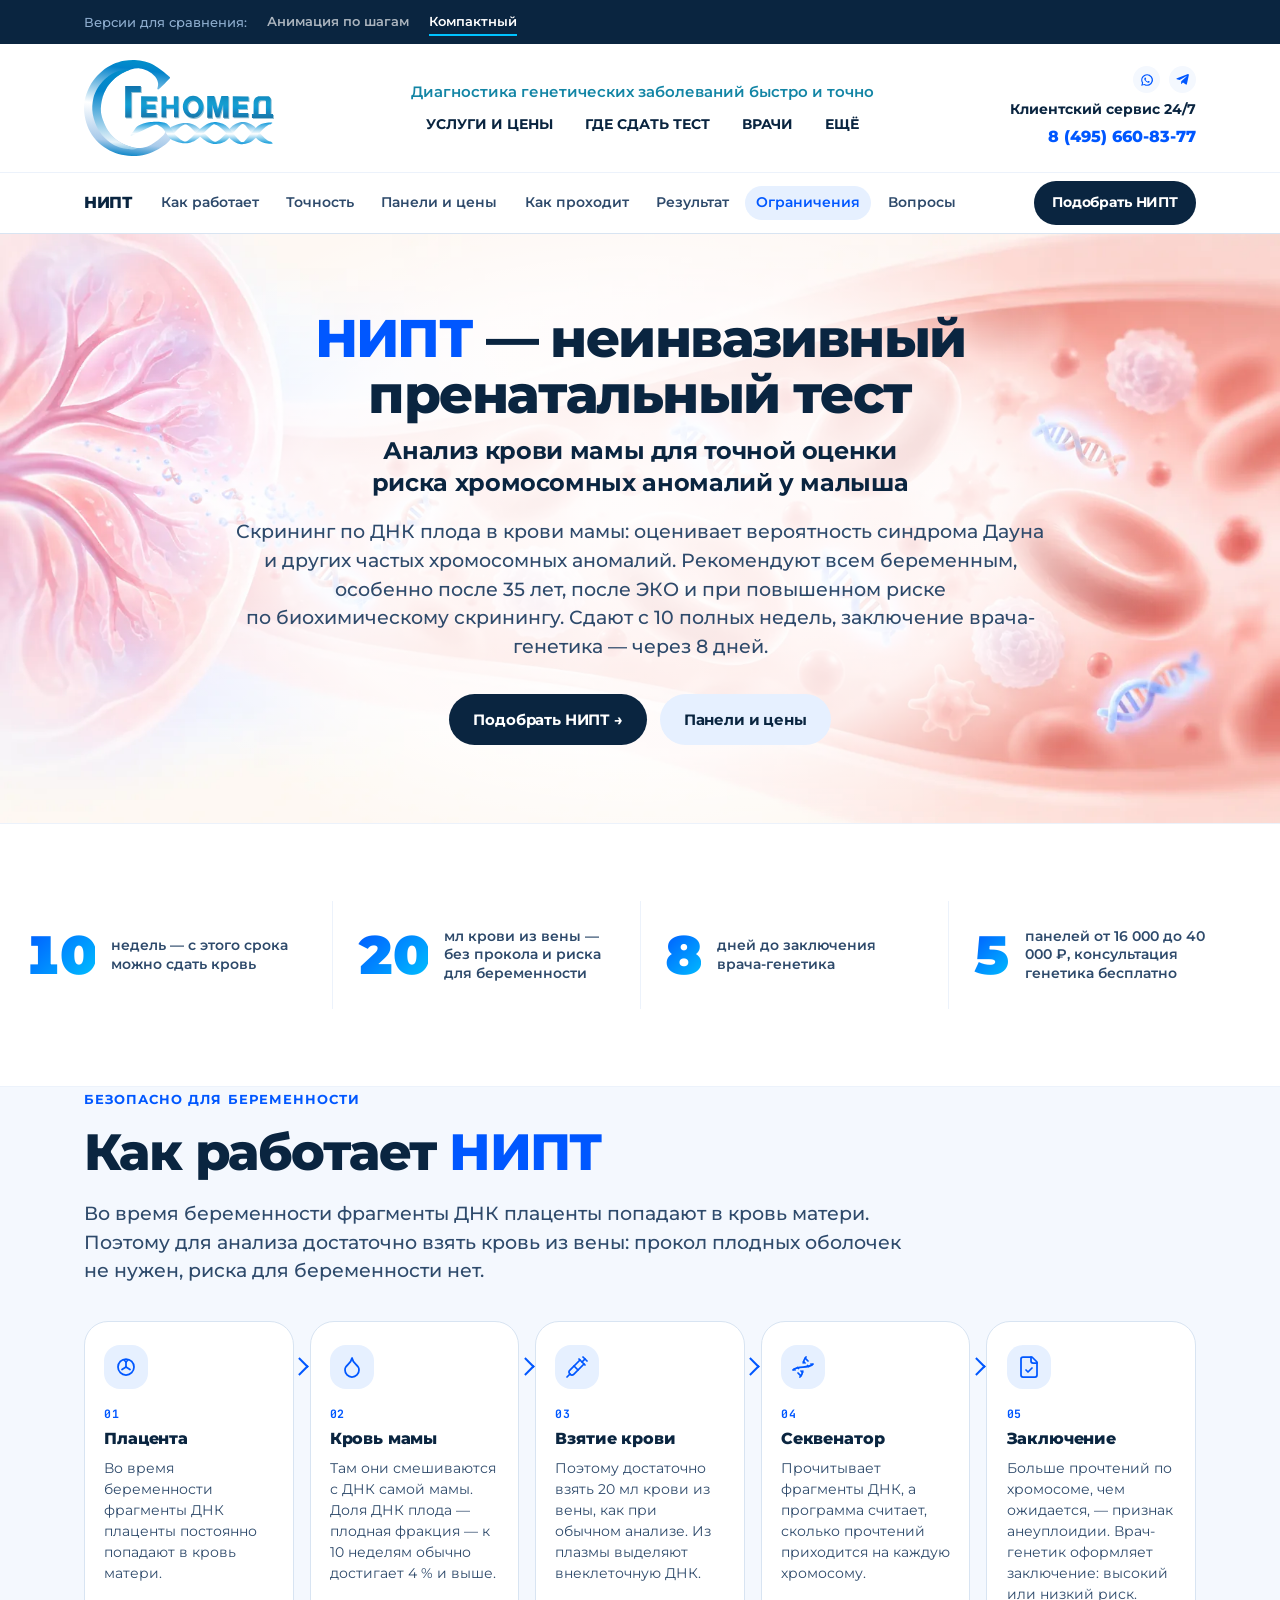
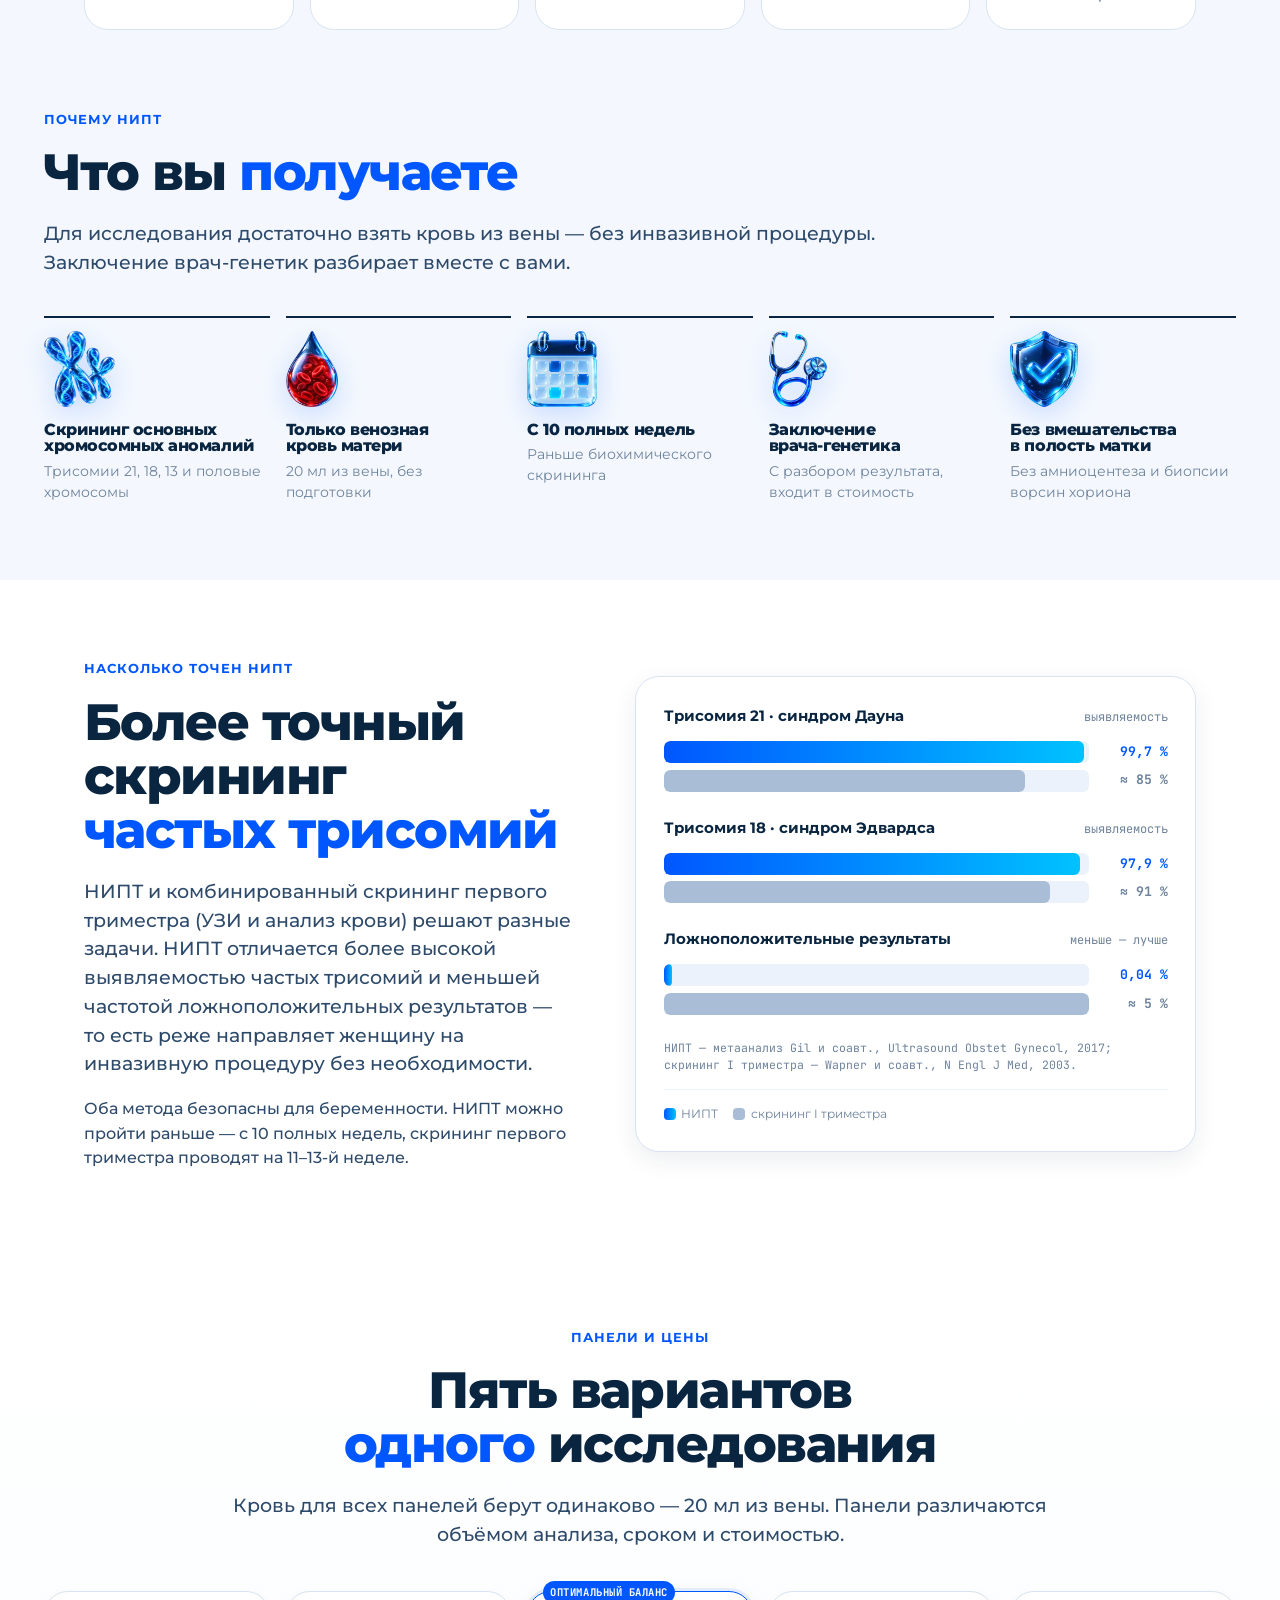
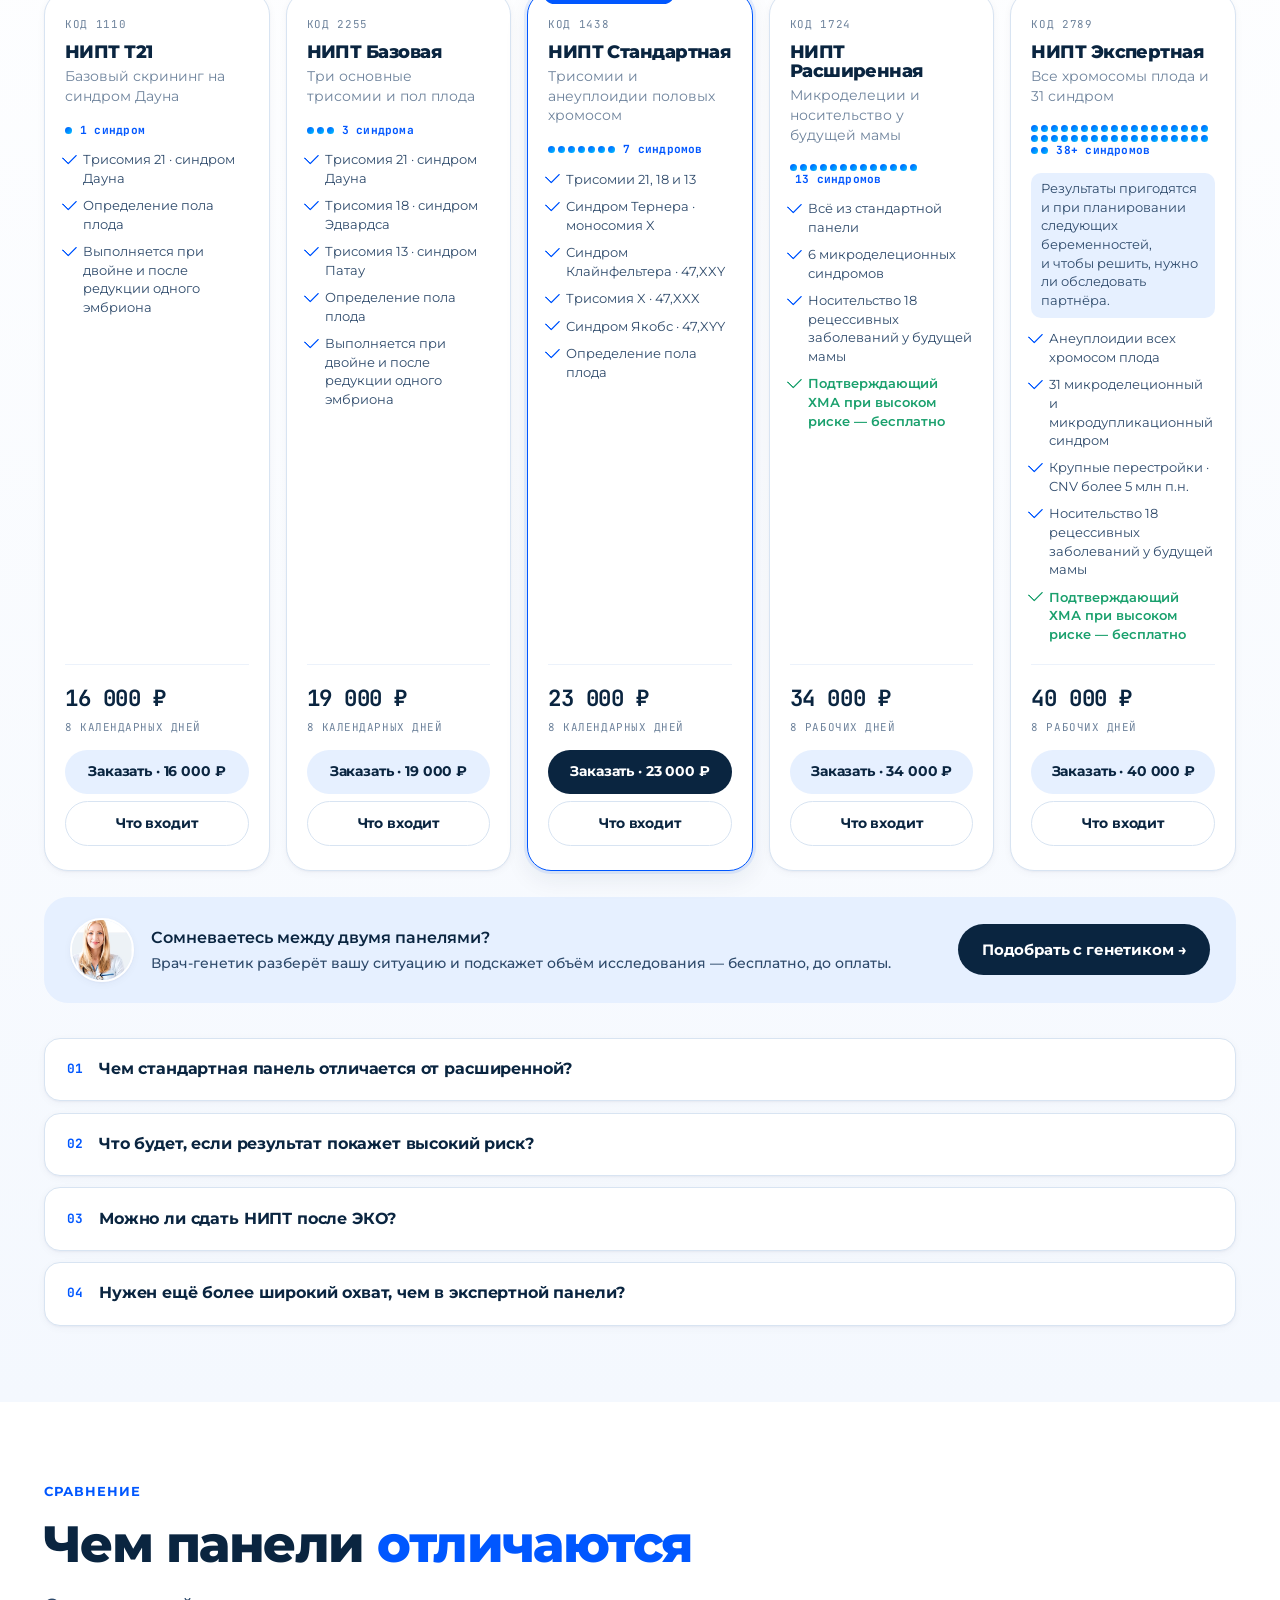
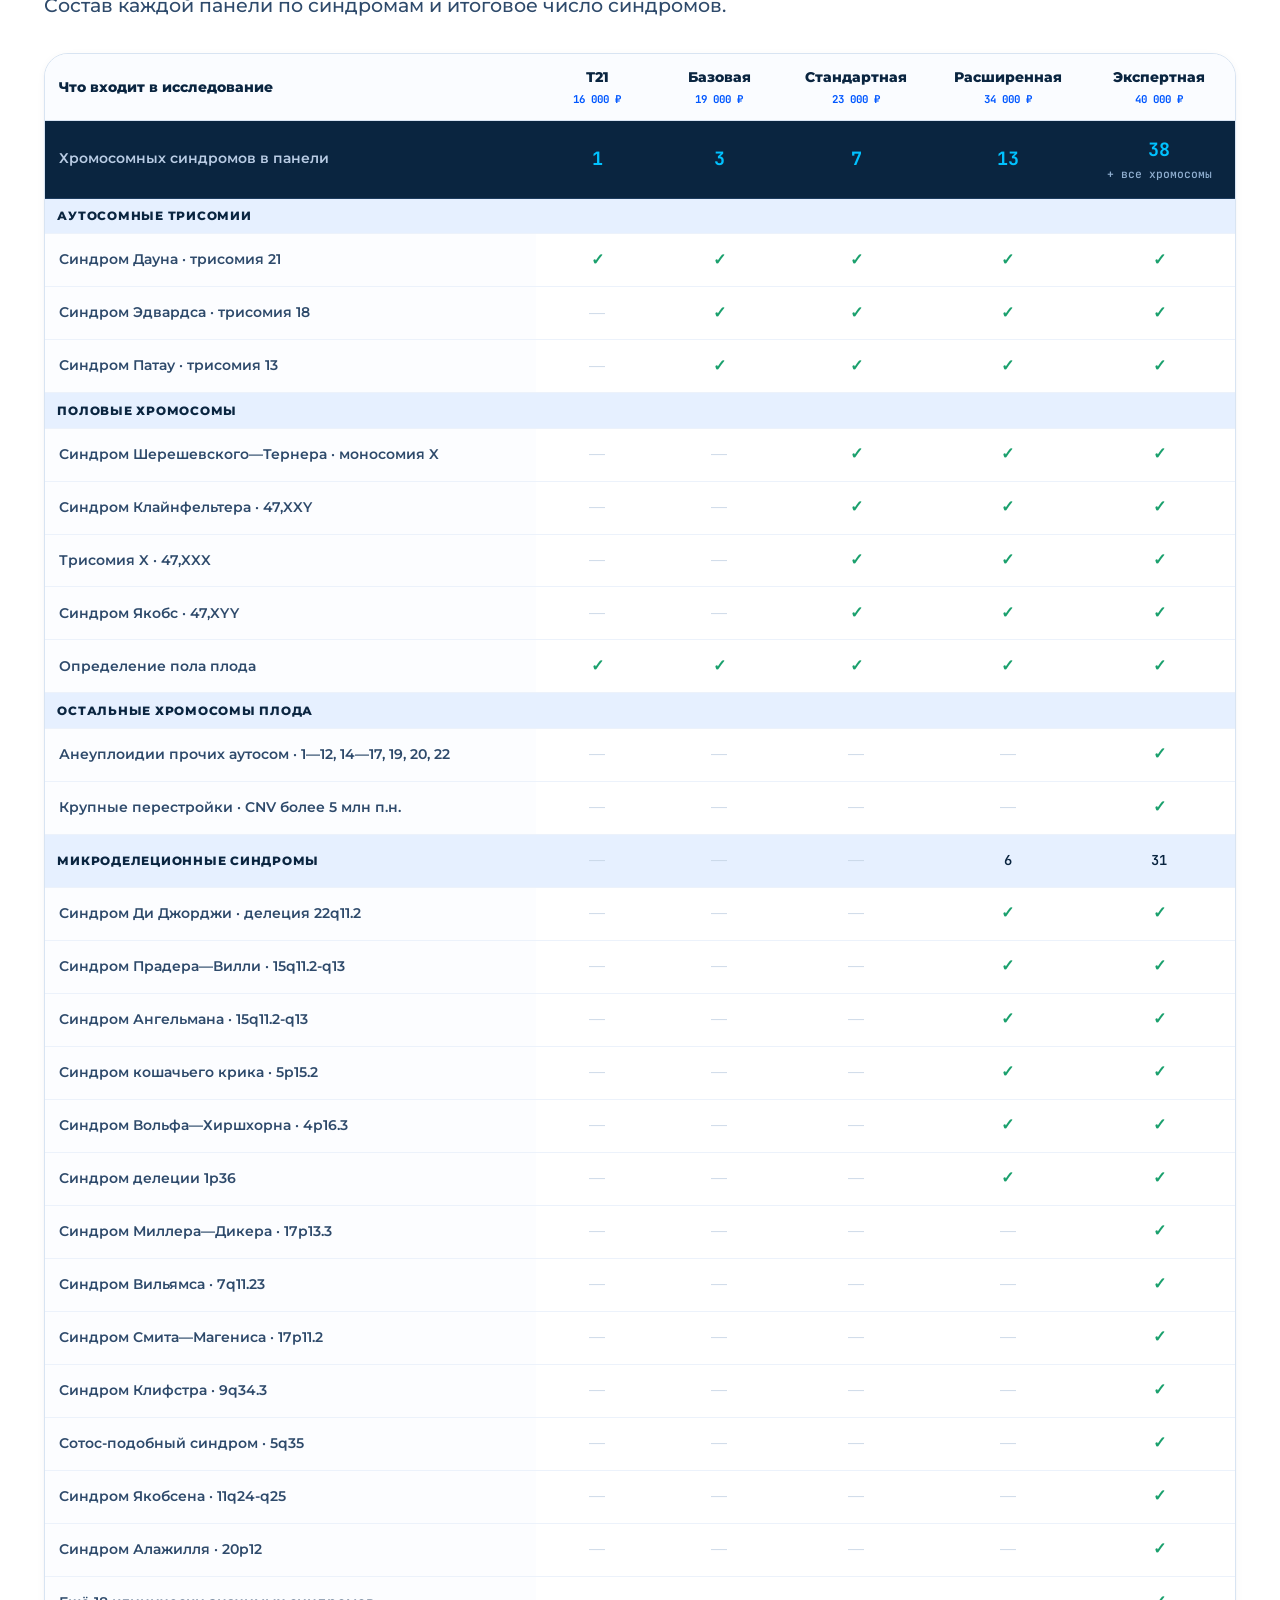
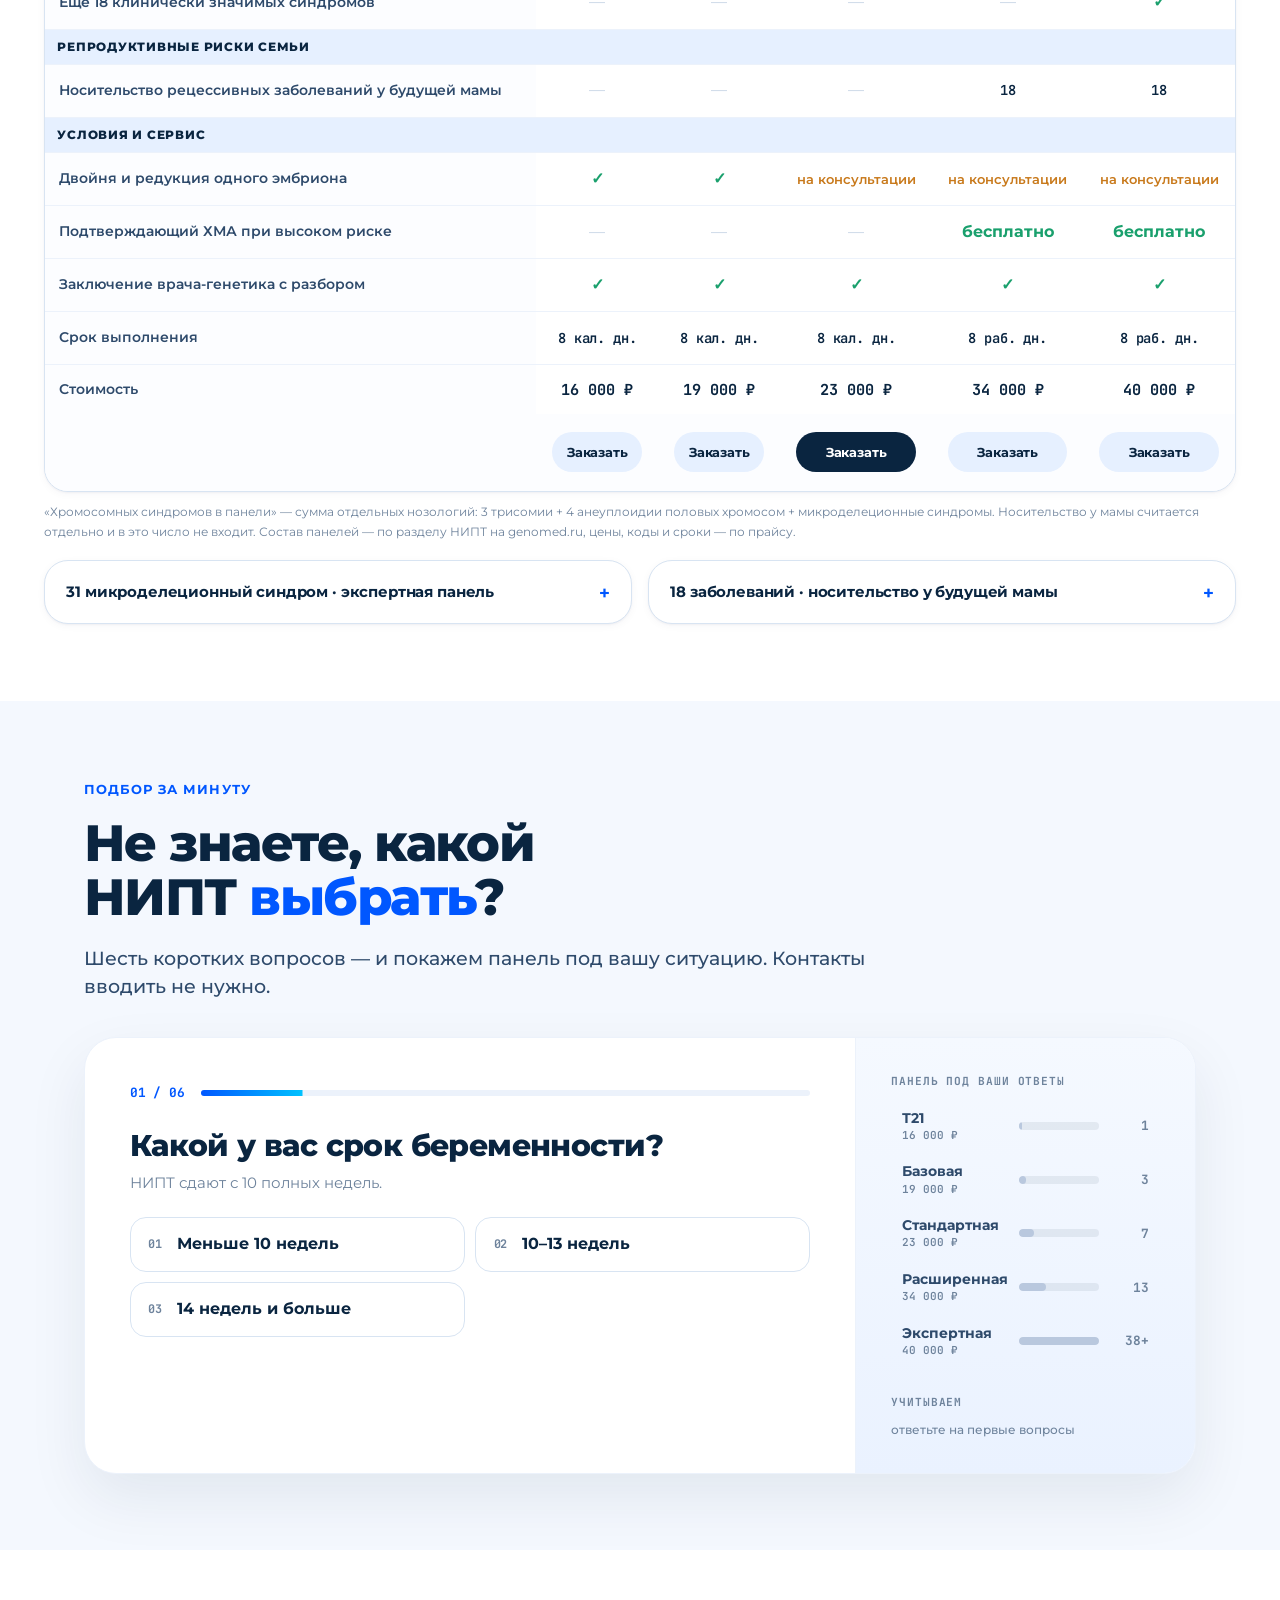
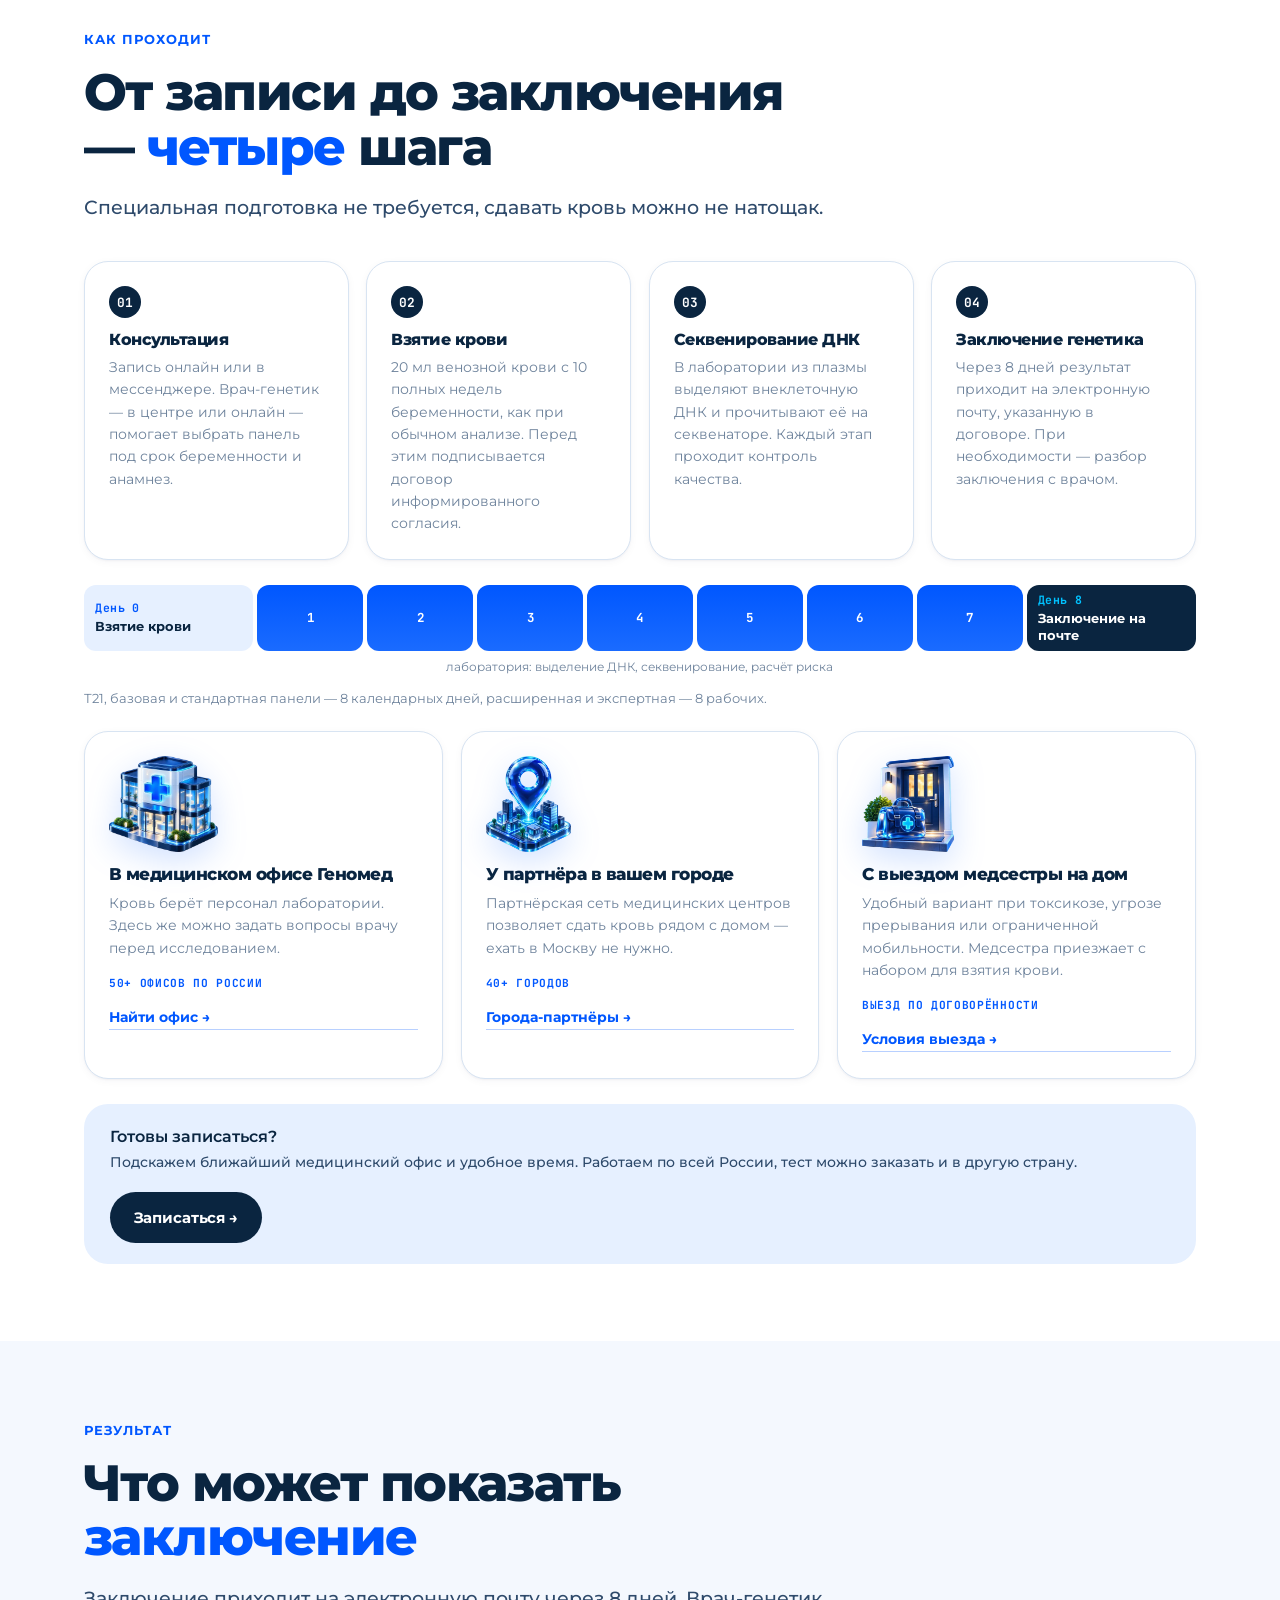
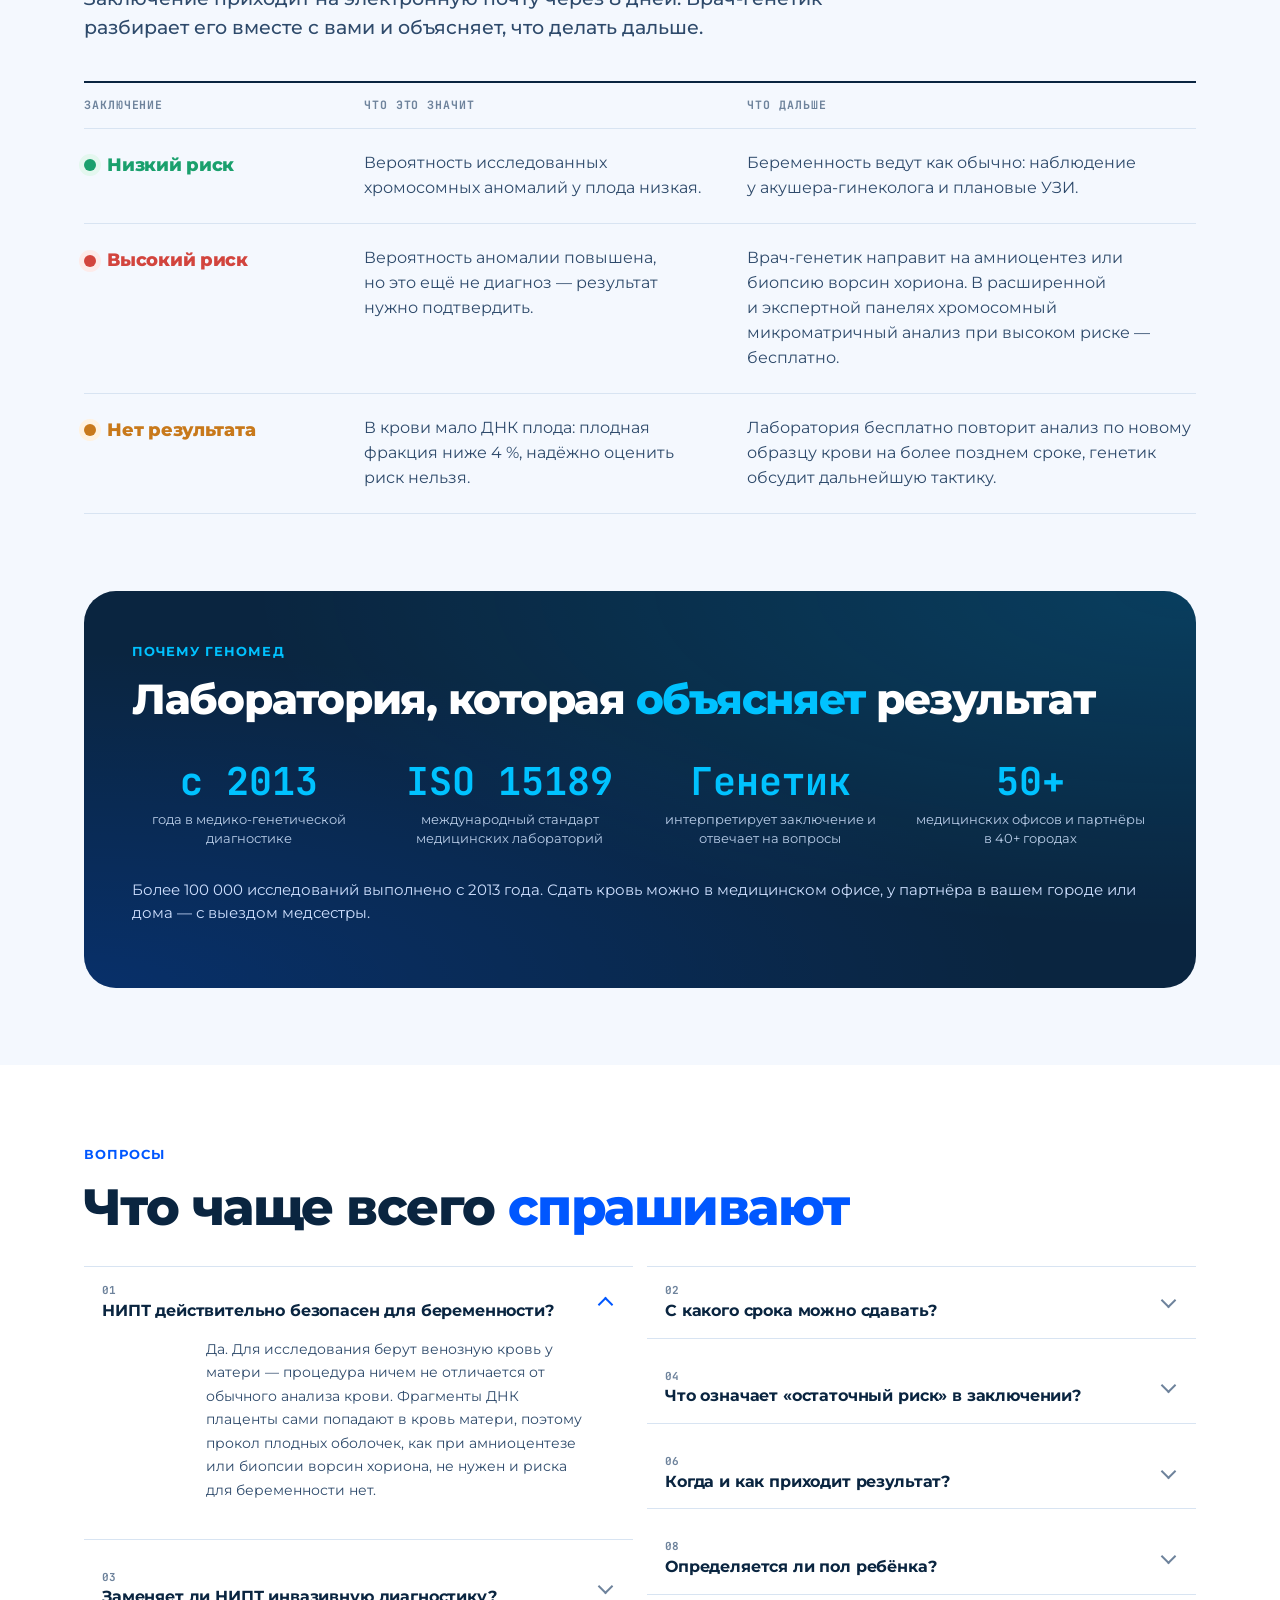
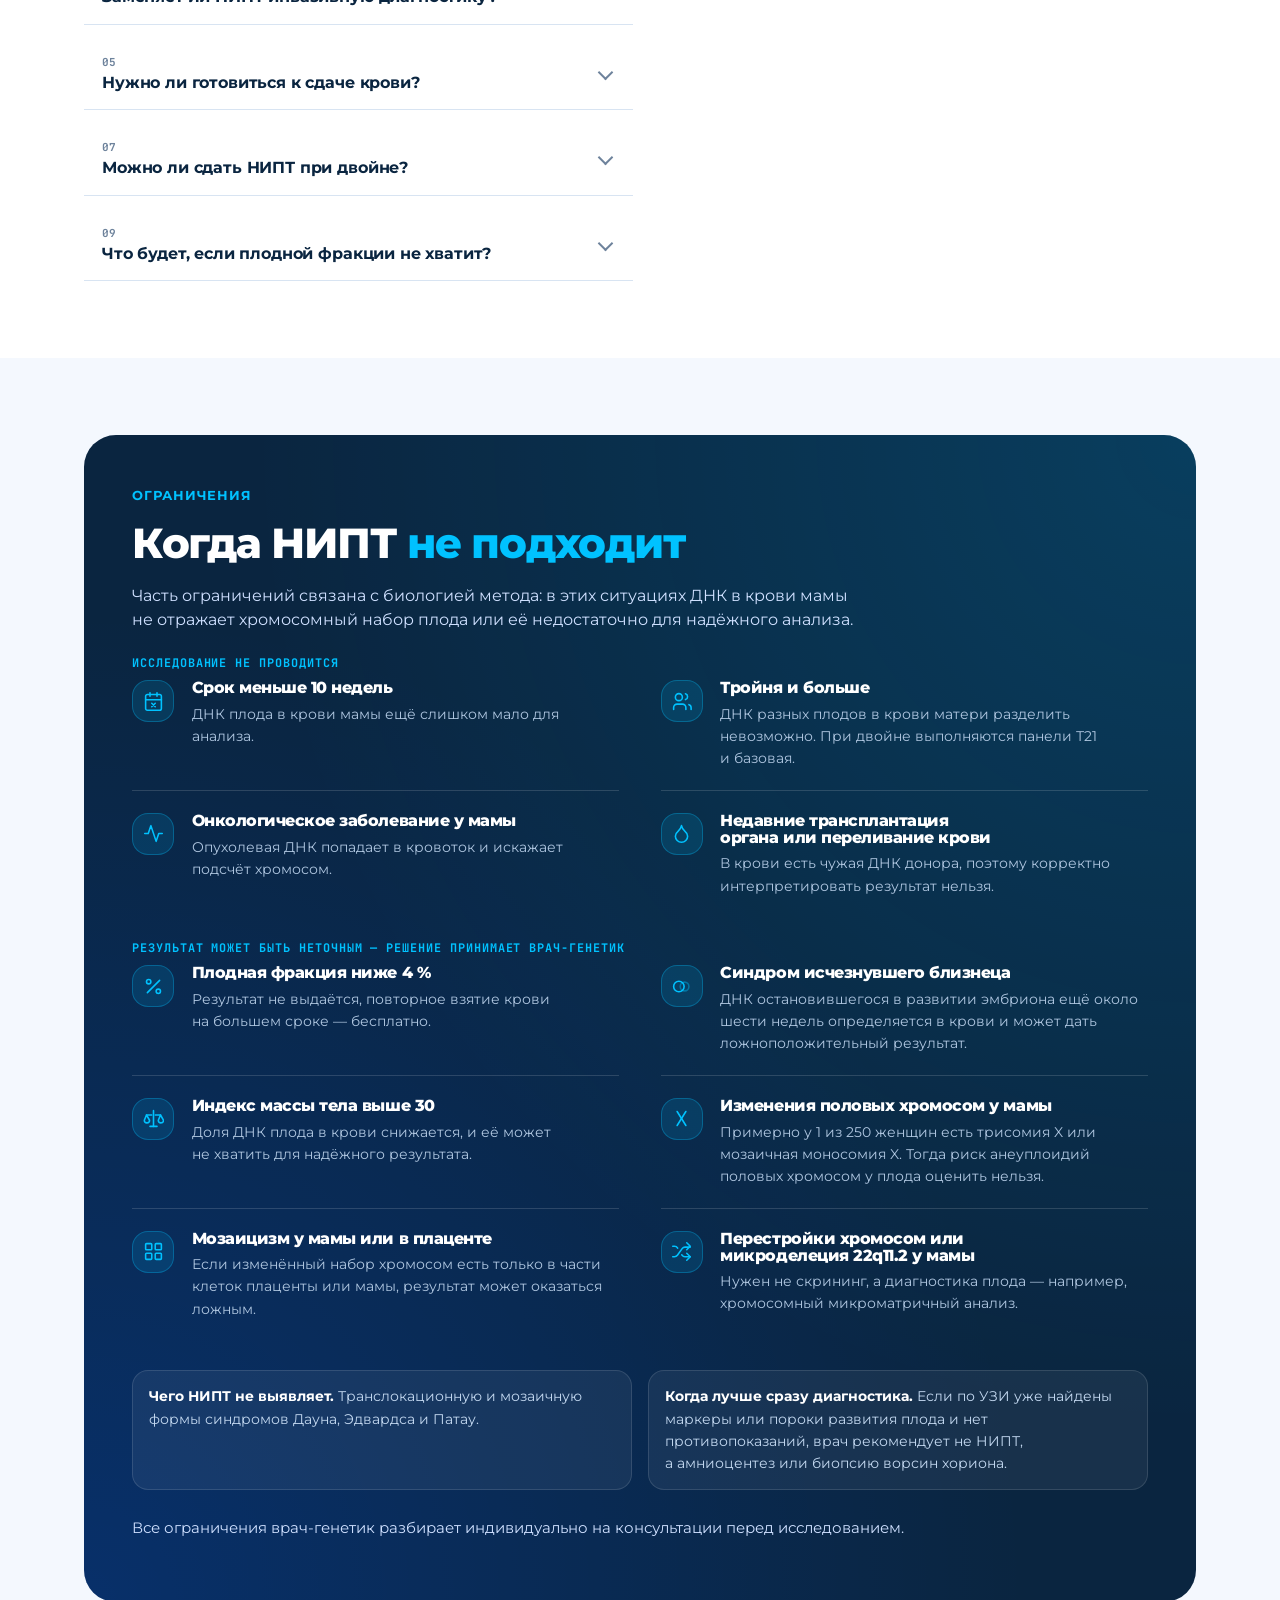
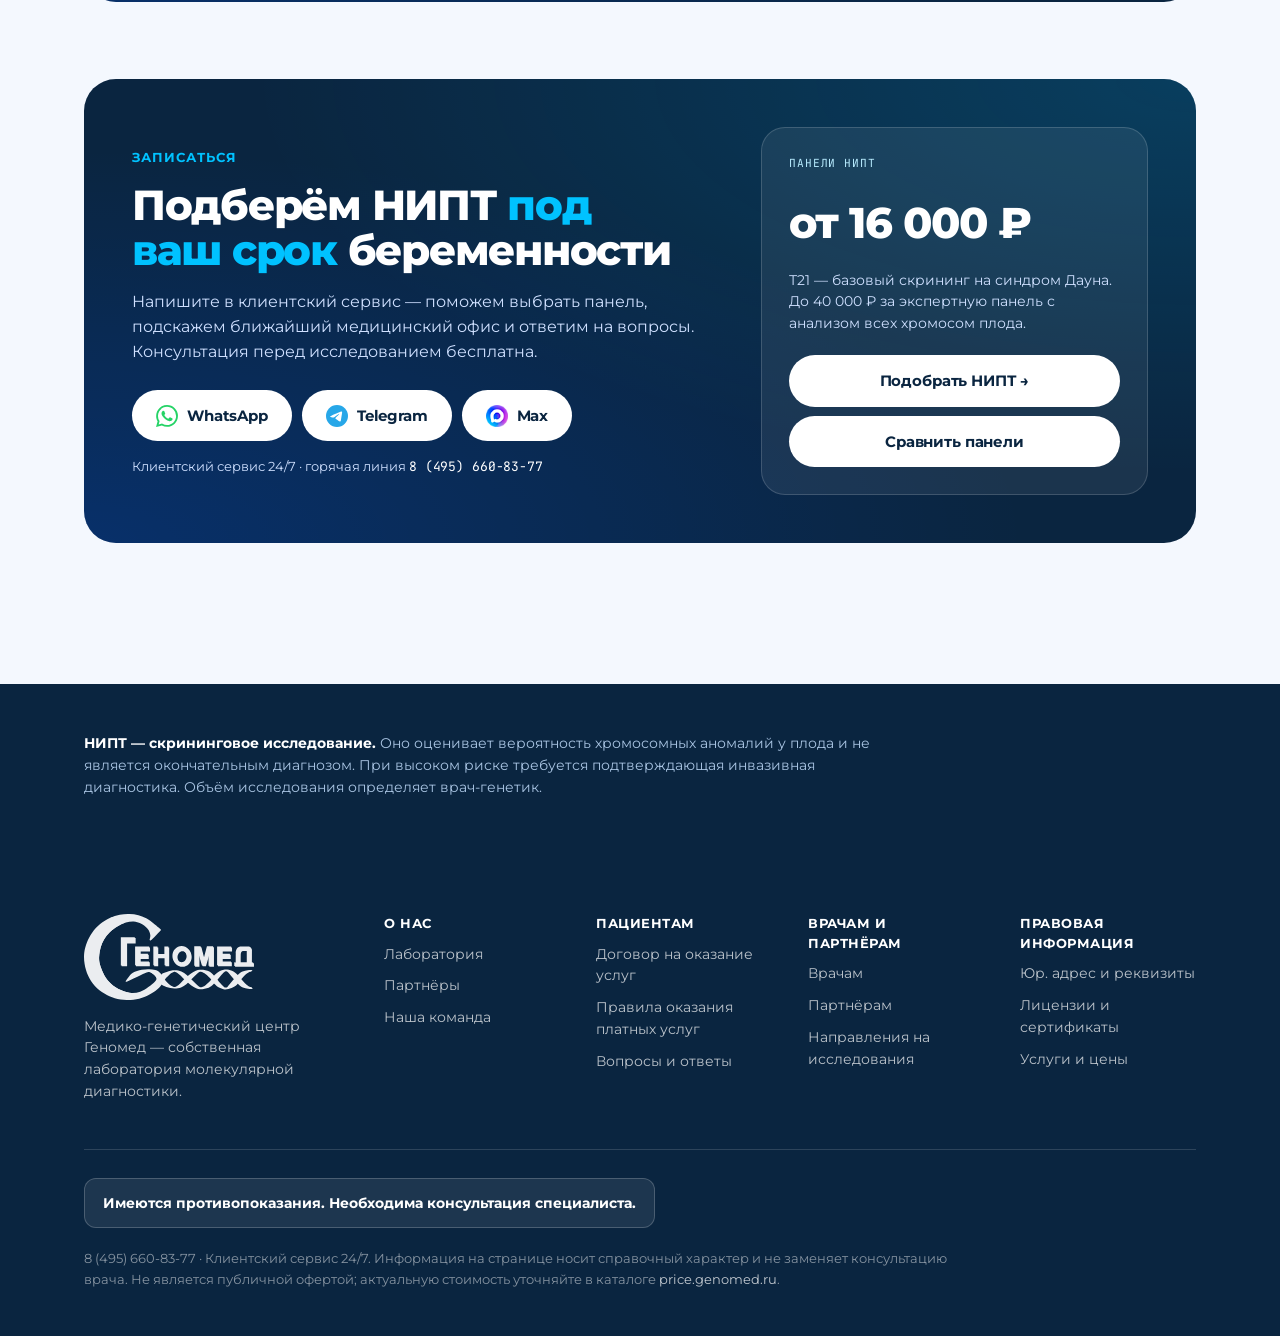
==== commit bdd9f8d3: "НИПТ v4: заголовок «НИПТ — неинвазивный пренатальный тест», иллюстрация во всю ширину, полоса из 4 ц" ====
--- a/bez-animacii.html
+++ b/bez-animacii.html
@@ -658,21 +658,6 @@
    ОБЩЕЕ ДЛЯ ОБЕИХ ВКЛАДОК
    ============================================================ */
 
-/* ——— первый экран: текст + 3D-пробирка ——— */
-.hv2{display:grid;grid-template-columns:minmax(0,1.15fr) minmax(0,.85fr);gap:clamp(2em,4vw,3.5em);align-items:center}
-.hv2 h1{font-size:clamp(34px,4.6vw,60px)}
-.hv2 .lead{max-width:42ch}
-.hv2__tube{margin:0;position:relative;display:grid;place-items:center;min-height:clamp(360px,42vw,560px);
-  background:radial-gradient(closest-side,rgba(0,194,255,.2),rgba(0,87,255,.08) 55%,transparent 100%)}
-.hv2__tube img{display:block;height:clamp(340px,40vw,540px);width:auto;filter:drop-shadow(0 30px 40px rgba(10,37,64,.25))}
-.hv2__tube figcaption{position:absolute;right:0;bottom:8%;max-width:15em;padding:.85em 1.05em;border-radius:var(--r-md);
-  background:rgba(255,255,255,.9);-webkit-backdrop-filter:blur(14px);backdrop-filter:blur(14px);box-shadow:var(--shadow-md);
-  font-size:.85em;color:var(--ink-2);line-height:1.45}
-.hv2__tube figcaption b{display:block;color:var(--ink)}
-.hv2__tube figcaption.l{right:auto;left:0;bottom:auto;top:12%}
-@media(max-width:940px){.hv2{grid-template-columns:minmax(0,1fr)}.hv2__tube{min-height:0;padding:1em 0}
-  .hv2__tube img{height:300px}.hv2__tube figcaption{position:static;margin-top:1em;max-width:none}.hv2__tube figcaption.l{display:none}}
-
 /* ——— 3D-иконки вместо плоских значков ——— */
 .ben__img{display:block;align-self:flex-start;object-fit:contain;width:auto;height:76px;margin:-.3em 0 .9em;filter:drop-shadow(0 8px 14px rgba(0,87,255,.18))}
 .wcard__img{display:block;align-self:flex-start;object-fit:contain;width:auto;height:96px;margin:1.5rem 1.5rem 0;filter:drop-shadow(0 10px 16px rgba(0,87,255,.18))}
@@ -826,6 +811,121 @@
 .cmp-card.in .cmp-line .bar2 i{transform:scaleX(1)}
 @media (prefers-reduced-motion:reduce){.v3rv{opacity:1;transform:none;transition:none}.cmp-line .bar2 i{transform:none;transition:none}}
 
+/* ===== v4: первый экран — название исследования ===== */
+.hero .v4h1{font-size:clamp(34px,4.4vw,58px)}
+.v4tag{margin:.55em 0 0;font-family:var(--disp);font-weight:700;font-size:clamp(19px,1.9vw,24px);line-height:1.3;letter-spacing:-.015em;color:var(--ink);max-width:30em;text-wrap:balance}
+.hero .v4sum{margin-top:1.1em;max-width:36em}
+.v4hero{position:relative;overflow:hidden;display:grid;place-items:center;min-height:clamp(560px,46vw,700px);padding-block:clamp(3em,5vw,4.5em) !important;background:#FBF3F3}
+.v4hero__pic{position:absolute;inset:0;width:100%;height:100%;object-fit:cover;object-position:center 45%}
+.v4hero::before{content:"";position:absolute;inset:0;z-index:1;pointer-events:none;
+  background:radial-gradient(50% 70% at 50% 50%,rgba(255,255,255,.92) 0%,rgba(255,255,255,.8) 55%,rgba(255,255,255,0) 85%)}
+.v4hero__in{position:relative;z-index:2;text-align:center}
+.v4hero__in>div{max-width:840px;margin-inline:auto}
+.v4hero .v4h1{max-width:900px;margin-inline:auto}
+.v4hero .v4tag,.v4hero .v4sum{margin-inline:auto}
+.v4hero .v4sum{max-width:44em}
+.v4hero .hero-cta{justify-content:center}
+@media(max-width:760px){
+  .v4hero{display:block;min-height:0;padding-bottom:0 !important;background:linear-gradient(180deg,var(--bg) 0%,#FBF1F1 100%)}
+  .v4hero::before{display:none}
+  .v4hero__in{text-align:left}.v4hero .hero-cta{justify-content:flex-start}
+  .v4hero__pic{position:static;display:block;height:auto;margin-top:2em}
+}
+
+/* ===== v4: «Что вы получаете» — список без рамок ===== */
+.bens .ben{background:none !important;border:none !important;box-shadow:none !important;border-radius:0 !important;padding:1.1em 0 0 !important;border-top:2px solid var(--ink) !important}
+.bens .ben h3{margin:.7em 0 .35em}
+
+/* ===== v4: исходы — таблица-развилка ===== */
+.v4fork{border-top:2px solid var(--ink);margin-top:clamp(1.8em,3vw,2.6em)}
+.v4fork__hd,.v4fork__row{display:grid;grid-template-columns:minmax(0,.7fr) minmax(0,1fr) minmax(0,1.3fr);gap:clamp(1em,3vw,2.4em)}
+.v4fork__hd{padding:.9em 0;border-bottom:1px solid var(--line)}
+.v4fork__hd span{font:700 .72em/1.4 var(--mono);letter-spacing:.08em;text-transform:uppercase;color:var(--muted)}
+.v4fork__row{padding:1.4em 0;border-bottom:1px solid var(--line);align-items:start}
+.v4fork__row p{margin:0;color:var(--ink-2);line-height:1.55}
+.v4fork__k{display:flex;align-items:center;gap:.7em}
+.v4fork__k b{font-family:var(--disp);font-weight:800;font-size:1.15em;letter-spacing:-.015em;color:var(--c)}
+.v4fork__k i{width:12px;height:12px;border-radius:50%;background:var(--c);box-shadow:0 0 0 5px var(--s);flex:none}
+.v4fork__row--ok{--c:var(--ok);--s:var(--ok-soft)}
+.v4fork__row--hi{--c:var(--stop);--s:var(--stop-soft)}
+.v4fork__row--na{--c:var(--warn);--s:var(--warn-soft)}
+@media(max-width:760px){
+  .v4fork__hd{display:none}
+  .v4fork__row{grid-template-columns:minmax(0,1fr);gap:.55em}
+  .v4fork__row p+p{color:var(--ink)}
+  .v4fork__row p+p::before{content:"Что дальше: ";font-weight:700}
+}
+
+/* ===== v4: вопросы — аккордеон на линиях ===== */
+.fqg .fq{background:none !important;border:none !important;border-bottom:1px solid var(--line) !important;border-radius:0 !important;box-shadow:none !important}
+.fqg .fq__ic{display:none}
+.fqg .fqc{border-top:1px solid var(--line)}
+
+/* ===== v4: квиз — шесть вопросов, лесенка панелей ===== */
+.v4q{display:grid;grid-template-columns:minmax(0,1fr) minmax(0,340px);margin-top:2.2em;background:#fff;border:1px solid var(--line-soft);border-radius:var(--r-xl);box-shadow:0 24px 60px rgba(10,37,64,.08);overflow:hidden}
+.v4q__main{padding:clamp(1.4em,3.5vw,2.8em);min-width:0;min-height:420px}
+.v4q__top{display:flex;align-items:center;gap:1em;margin-bottom:1.6em}
+.v4q__n{font-size:.8em;font-weight:700;color:var(--blue);font-variant-numeric:tabular-nums;white-space:nowrap}
+.v4q__bar{flex:1;height:6px;border-radius:100px;background:var(--line-soft);overflow:hidden}
+.v4q__bar i{display:block;height:100%;background:linear-gradient(90deg,var(--blue),var(--cyan));transform-origin:left;transform:scaleX(var(--p,.1667));transition:transform .2s ease-out}
+.v4q__now{display:none;margin:-.8em 0 1.3em;font-size:.86em;color:var(--muted)}
+.v4q__now b{color:var(--blue)}
+.v4q .v4q__step h3,.v4q .v4q__res h3{font-size:clamp(22px,2.4vw,30px) !important;line-height:1.2;margin:0;letter-spacing:-.02em;text-wrap:balance;outline:none}
+.v4q__res h3 em{color:var(--blue);font-style:normal}
+.v4q__hint{margin:.5em 0 0;color:var(--muted);font-size:.92em}
+.v4q__opts{display:grid;grid-template-columns:repeat(2,minmax(0,1fr));gap:10px;margin-top:1.4em}
+.v4q__opt{font:inherit;text-align:left;display:flex;align-items:center;gap:.9em;padding:1em 1.1em;border:1.5px solid var(--line);border-radius:var(--r-md);background:#fff;font-weight:700;color:var(--ink);line-height:1.3;cursor:pointer;
+  transition:border-color .15s ease-out,background-color .15s ease-out,transform .15s ease-out}
+.v4q__opt .mono{font-size:.74em;color:var(--muted);flex:none}
+.v4q__opt:active{transform:scale(.98)}
+.v4q__opt:focus-visible{outline:2px solid var(--blue);outline-offset:2px}
+.v4q__opt[aria-pressed="true"]{border-color:var(--blue);background:var(--accent-soft)}
+.v4q__opt[aria-pressed="true"] .mono{color:var(--blue)}
+@media(hover:hover) and (pointer:fine){.v4q__opt:hover{border-color:var(--blue);background:#F5F9FF}}
+.v4q__nav{display:flex;justify-content:space-between;align-items:center;gap:1em;margin-top:1.4em;min-height:2.6em}
+.v4q__back{font:inherit;background:none;border:none;padding:0;cursor:pointer;color:var(--muted);font-weight:600;font-size:.9em}
+.v4q__back:hover{color:var(--blue)}
+.v4q__next[disabled]{opacity:.4;pointer-events:none}
+.v4q__step:not([hidden]),.v4q__res:not([hidden]){animation:v4qIn .22s ease-out}
+@keyframes v4qIn{from{opacity:0;transform:translateY(8px)}}
+@keyframes v4qPop{from{opacity:0;transform:scale(.9)}}
+.v4q__side{background:linear-gradient(180deg,#F5F9FF,#EAF2FF);border-left:1px solid var(--line-soft);padding:clamp(1.4em,3vw,2.2em);min-width:0}
+.v4q__lbl{font-size:.7em;font-weight:700;letter-spacing:.08em;text-transform:uppercase;color:var(--muted);margin:0 0 .9em}
+.v4q__lad{list-style:none;margin:0 0 1.8em;padding:0;display:grid;gap:4px}
+.v4q__lad li{display:grid;grid-template-columns:6.6em minmax(0,1fr) 2.4em;align-items:center;gap:.7em;padding:.55em .7em;border-radius:12px;transition:background-color .2s ease-out,box-shadow .2s ease-out}
+.v4q__pn{font-weight:700;font-size:.86em;color:var(--ink-2);line-height:1.2}
+.v4q__pn small{display:block;margin-top:.15em;font:600 .8em var(--mono);color:var(--muted);font-variant-numeric:tabular-nums}
+.v4q__pb{height:8px;border-radius:100px;background:rgba(10,37,64,.07);overflow:hidden}
+.v4q__pb i{display:block;height:100%;border-radius:inherit;background:#B9C8DE}
+.v4q__pc{font:700 .8em var(--mono);color:var(--muted);text-align:right}
+.v4q__lad li.on{background:#fff;box-shadow:0 10px 26px rgba(0,87,255,.14)}
+.v4q__lad li.on .v4q__pn{color:var(--ink)}
+.v4q__lad li.on .v4q__pb i{background:linear-gradient(90deg,var(--blue),var(--cyan))}
+.v4q__lad li.on .v4q__pc{color:var(--blue)}
+.v4q__chips{list-style:none;margin:0;padding:0;display:flex;flex-wrap:wrap;gap:6px}
+.v4q__chips li{padding:.45em .8em;border-radius:100px;background:#fff;border:1px solid var(--line);font-size:.78em;font-weight:700;color:var(--ink);line-height:1.25;animation:v4qPop .2s ease-out}
+.v4q__chips .v4q__empty{background:none;border:none;padding:0;color:var(--muted);font-weight:500;animation:none}
+.v4q__price{display:flex;flex-wrap:wrap;align-items:baseline;gap:.3em 1em;margin-top:.9em}
+.v4q__price b{font-family:var(--mono);font-size:clamp(24px,2.8vw,34px);font-weight:700;color:var(--blue);font-variant-numeric:tabular-nums;white-space:nowrap}
+.v4q__price span{color:var(--muted);font-size:.9em}
+.v4q__what{margin:1em 0 1.5em;color:var(--ink-2);line-height:1.55;max-width:60ch}
+.v4q__why{list-style:none;margin:0;padding:0;display:grid;gap:.75em}
+.v4q__why li{display:flex;gap:.7em;align-items:flex-start;line-height:1.5;color:var(--ink);text-wrap:pretty}
+.v4q__why svg{width:20px;height:20px;flex:none;margin-top:.12em;color:var(--blue)}
+.v4q__duo{display:grid;grid-template-columns:repeat(2,minmax(0,1fr));gap:10px;margin-top:1.4em}
+.v4q__duo div{padding:1em 1.1em;border:1.5px solid var(--line);border-radius:var(--r-md)}
+.v4q__duo b{display:block;color:var(--ink)}
+.v4q__duo span{display:block;margin:.2em 0 .8em;font:700 .95em var(--mono);color:var(--blue)}
+.v4q__cta{display:flex;flex-wrap:wrap;gap:.7em;margin-top:1.6em}
+.v4q__alt{margin:1.3em 0 0;padding-top:1.1em;border-top:1px solid var(--line-soft);color:var(--ink-2);font-size:.92em;line-height:1.5}
+.v4q__alt a{color:var(--blue);font-weight:700;white-space:nowrap}
+.v4q__note{margin:1em 0 0;padding:.8em 1em;border-radius:var(--r-sm);background:var(--warn-soft);color:var(--ink-2);font-size:.88em;line-height:1.5}
+.v4q__foot{display:flex;flex-wrap:wrap;gap:.6em 1.6em;align-items:baseline;margin-top:1.4em}
+.v4q__foot p{margin:0;font-size:.78em;line-height:1.5;color:var(--muted);flex:1 1 20em}
+@media(max-width:900px){.v4q{grid-template-columns:minmax(0,1fr)}.v4q__side{display:none}.v4q__now{display:block}.v4q__main{min-height:0}}
+@media(max-width:560px){.v4q__opts,.v4q__duo{grid-template-columns:minmax(0,1fr)}}
+@media(prefers-reduced-motion:reduce){.v4q *{animation:none !important;transition:none !important}}
+
 /* ============================================================
    ВКЛАДКА «БЕЗ АНИМАЦИИ»: никакого движения на странице
    ============================================================ */
@@ -834,7 +934,7 @@
 </style>
 </head>
 <body>
-<div class="vbar"><div class="wrap vbar__in"><b>Версии для сравнения:</b><a href="index.html">Сцена на прокрутке</a><a href="bez-animacii.html" class="on" aria-current="page">Компактный</a></div></div>
+<div class="vbar"><div class="wrap vbar__in"><b>Версии для сравнения:</b><a href="index.html">Анимация по шагам</a><a href="bez-animacii.html" class="on" aria-current="page">Компактный</a></div></div>
 <header class="hdr">
   <div class="wrap hdr-in">
     <a class="hdr-logo" href="https://genomed.ru/"><img src="img/logo.svg" alt="Геномед"></a>
@@ -871,19 +971,19 @@
     <a class="btn-lnipt btn-lnipt--primary btn-lnipt--sm" href="#quiz"><span>Подобрать НИПТ</span></a>
   </div>
 </nav>
-<section class="hero">
-  <div class="wrap hv2">
+<section class="hero v4hero">
+  <div class="wrap v4hero__in">
     <div>
-      <p class="eyebrow">НИПТ · с 10 недель беременности</p>
-      <h1>Риск синдрома Дауна у&nbsp;малыша&nbsp;— по&nbsp;анализу <em>крови мамы</em></h1>
-      <p class="lead">НИПТ — неинвазивный пренатальный тест. С 10-й недели беременности по крови мамы он оценивает вероятность синдрома Дауна и других хромосомных аномалий у плода — без прокола и риска для беременности. Заключение врача-генетика — через 8 дней.</p>
+      <h1 class="v4h1"><em>НИПТ</em>&nbsp;— неинвазивный пренатальный тест</h1>
+      <p class="v4tag">Анализ крови мамы для точной оценки риска хромосомных аномалий у&nbsp;малыша</p>
+      <p class="lead v4sum">Скрининг по&nbsp;ДНК плода в&nbsp;крови мамы: оценивает вероятность синдрома Дауна и&nbsp;других частых хромосомных аномалий. Рекомендуют всем беременным, особенно после 35&nbsp;лет, после ЭКО и&nbsp;при повышенном риске по&nbsp;биохимическому скринингу. Сдают с&nbsp;10 полных недель, заключение врача-генетика&nbsp;— через&nbsp;8&nbsp;дней.</p>
       <div class="hero-cta">
         <a class="btn-lnipt btn-lnipt--primary" href="#quiz"><span>Подобрать НИПТ →</span></a>
         <a class="btn-lnipt btn-lnipt--secondary" href="#panels">Панели и цены</a>
       </div>
     </div>
-    <figure class="hv2__tube"><img src="img/hero-tube.webp" alt="Пробирка с кровью: в плазме — фрагменты ДНК" width="279" height="1100" fetchpriority="high"><figcaption class="l"><b>20 мл крови из вены</b>без прокола и подготовки</figcaption><figcaption><b>Результат — через 8 дней</b>заключение врач-генетик разбирает вместе с вами</figcaption></figure>
-  </div>
+  </div>
+  <img class="v4hero__pic" src="img/hero-placenta.webp" alt="Иллюстрация: из плаценты фрагменты ДНК попадают в кровь мамы" width="1774" height="887" fetchpriority="high">
 </section>
 <section class="nstat" aria-label="Коротко о НИПТ">
   <div class="nstat__in">
@@ -891,30 +991,6 @@
     <div class="nstat__i"><b data-count="20">20</b><span>мл крови из вены — без прокола и риска для беременности</span></div>
     <div class="nstat__i"><b data-count="8">8</b><span>дней до заключения врача-генетика</span></div>
     <div class="nstat__i"><b data-count="5">5</b><span>панелей от 16 000 до 40 000 ₽, консультация генетика бесплатно</span></div>
-  </div>
-</section>
-<section style="padding-top:0;padding-bottom:0">
-  <div class="wrap intro3">
-    <div>
-      <span class="intro3__ic"><svg class="v3ic" viewBox="0 0 24 24" fill="none" stroke="currentColor" stroke-width="1.9" stroke-linecap="round" stroke-linejoin="round" aria-hidden="true"><circle cx="12" cy="12" r="10"/><path d="M12 16v-4"/><path d="M12 8h.01"/></svg></span><span class="section-eyebrow">Что это</span>
-      <p>Скрининговое исследование по венозной крови матери. Оно анализирует ДНК плода, которая попадает в кровь из плаценты, и оценивает вероятность самых частых хромосомных аномалий — например, синдрома Дауна.</p>
-    </div>
-    <div>
-      <span class="intro3__ic"><svg class="v3ic" viewBox="0 0 24 24" fill="none" stroke="currentColor" stroke-width="1.9" stroke-linecap="round" stroke-linejoin="round" aria-hidden="true"><circle cx="12" cy="8" r="5"/><path d="M20 21a8 8 0 0 0-16 0"/></svg></span><span class="section-eyebrow">Для кого</span>
-      <p>Международные профессиональные сообщества рекомендуют исследование всем беременным. Особенно оно показано после 35 лет, после ЭКО, при повышенном риске по биохимическому скринингу и если ранее была беременность с хромосомной аномалией.</p>
-    </div>
-    <div>
-      <span class="intro3__ic"><svg class="v3ic" viewBox="0 0 24 24" fill="none" stroke="currentColor" stroke-width="1.9" stroke-linecap="round" stroke-linejoin="round" aria-hidden="true"><path d="M8 2v4"/><path d="M16 2v4"/><rect width="18" height="18" x="3" y="4" rx="2"/><path d="M3 10h18"/></svg></span><span class="section-eyebrow">Когда</span>
-      <p>С 10 полных недель беременности, верхней границы срока практически нет. Результат — через 8 дней, с разбором врача-генетика.</p>
-    </div>
-  </div>
-</section>
-<section style="padding-top:0;padding-bottom:clamp(2em,4vw,3em)">
-  <div class="wrap">
-    <div class="notice">
-      <svg viewBox="0 0 24 24" fill="none" stroke="currentColor" stroke-width="1.9" stroke-linecap="round" stroke-linejoin="round"><circle cx="12" cy="12" r="10"/><path d="M12 16v-4"/><path d="M12 8h.01"/></svg>
-      <p><b>Важно.</b> НИПТ — скрининговое исследование, а не диагноз. Оно оценивает вероятность хромосомных аномалий у плода. При высоком риске результат требует подтверждения диагностическим исследованием — амниоцентезом или биопсией ворсин хориона.</p>
-    </div>
   </div>
 </section>
 <section id="safe" style="padding-top:0">
@@ -1269,74 +1345,12 @@
     </div>
   </div>
 </section>
-<section id="quiz" style="padding-top:0">
-  <div class="wrap section-head">
-    <span class="section-eyebrow">Подбор исследования</span>
-    <h2>Не знаете, какой НИПТ <em>выбрать</em>?</h2>
-    <p class="lead">Ответьте на три вопроса — подскажем подходящую панель. Это займёт меньше минуты, контакты вводить не нужно.</p>
-  </div>
-
-  <div class="wrap" style="margin-top:2.2em">
-    <div class="quiz" id="q">
-      <div class="quiz__prog" aria-hidden="true"><i class="on"></i><i></i><i></i></div>
-
-      <div class="qstep on" data-step="1">
-        <div class="qn">Вопрос 1 из 3</div>
-        <h3>Какой у вас срок беременности?</h3>
-        <div class="qopts">
-          <button class="qopt" data-k="term" data-v="lt10"><span class="k">01</span><span class="tx">Меньше 10 недель<small>Ещё не наступил минимальный срок для исследования</small></span></button>
-          <button class="qopt" data-k="term" data-v="ok"><span class="k">02</span><span class="tx">10–13 недель<small>Оптимальное время для пренатального скрининга</small></span></button>
-          <button class="qopt" data-k="term" data-v="ok"><span class="k">03</span><span class="tx">14 недель и больше<small>Исследование выполняется, верхней границы срока практически нет</small></span></button>
-        </div>
-      </div>
-
-      <div class="qstep" data-step="2">
-        <div class="qn">Вопрос 2 из 3</div>
-        <h3>Сколько плодов?</h3>
-        <div class="qopts">
-          <button class="qopt" data-k="fetus" data-v="one"><span class="k">01</span><span class="tx">Одноплодная беременность</span></button>
-          <button class="qopt" data-k="fetus" data-v="twin"><span class="k">02</span><span class="tx">Двойня</span></button>
-          <button class="qopt" data-k="fetus" data-v="multi"><span class="k">03</span><span class="tx">Тройня и больше</span></button>
-          <button class="qopt" data-k="fetus" data-v="unknown"><span class="k">04</span><span class="tx">Пока не знаю<small>УЗИ ещё не делали</small></span></button>
-        </div>
-        <div class="qfoot"><button class="qlink" data-back="1">← Назад</button></div>
-      </div>
-
-      <div class="qstep" data-step="3">
-        <div class="qn">Вопрос 3 из 3</div>
-        <h3>Что важнее всего в вашей ситуации?</h3>
-        <div class="qopts">
-          <button class="qopt" data-k="case" data-v="first"><span class="k">01</span><span class="tx">Обычный скрининг, ничего не настораживает<small>Плановое обследование при нормально протекающей беременности</small></span></button>
-          <button class="qopt" data-k="case" data-v="risk"><span class="k">02</span><span class="tx">Биохимический скрининг показал повышенный риск<small>Нужно уточнить риск без инвазивной процедуры</small></span></button>
-          <button class="qopt" data-k="case" data-v="anamnesis"><span class="k">03</span><span class="tx">Возраст 35+, беременность после ЭКО или потери в анамнезе</span></button>
-          <button class="qopt" data-k="case" data-v="max"><span class="k">04</span><span class="tx">Хочу максимально широкий анализ<small>Все хромосомы плода и носительство у будущей мамы</small></span></button>
-          <button class="qopt" data-k="case" data-v="budget"><span class="k">05</span><span class="tx">Нужен базовый скрининг по минимальной цене</span></button>
-        </div>
-        <div class="qfoot"><button class="qlink" data-back="2">← Назад</button></div>
-      </div>
-
-      <div class="qres" id="qres" role="status" aria-live="polite">
-        <div class="qn" id="qres-eyebrow">Рекомендация</div>
-        <h3 id="qres-title">Подходящий вариант</h3>
-        <div class="qres__box" id="qres-box">
-          <div>
-            <div class="qres__tag" id="qres-tag">Рекомендуем</div>
-            <div class="qres__name" id="qres-name"></div>
-            <p class="qres__why" id="qres-why"></p>
-          </div>
-          <div class="qres__price" id="qres-price"></div>
-        </div>
-        <div class="qpair" id="qres-pair" hidden></div>
-        <div class="qres__cta">
-          <a class="btn-lnipt btn-lnipt--primary" id="qres-cta" href="#modal-callback"><span>Записаться на консультацию</span></a>
-          <a class="btn-lnipt btn-lnipt--secondary" href="#compare">Сравнить все панели</a>
-          <a class="btn-lnipt btn-lnipt--light" id="qres-alt" href="#modal-callback">Сначала обсудить с генетиком</a>
-        </div>
-        <div class="qfoot">
-          <button class="qlink" id="qrestart">← Пройти заново</button>
-          <p>Рекомендация носит справочный характер и не заменяет консультацию врача-генетика. Окончательный объём исследования определяет врач.</p>
-        </div>
-      </div>
+<section id="quiz" class="v4qs" aria-labelledby="v4q-t">
+  <div class="wrap">
+    <div class="section-head"><span class="section-eyebrow">Подбор за&nbsp;минуту</span><h2 id="v4q-t">Не&nbsp;знаете, какой НИПТ <em>выбрать</em>?</h2><p class="lead">Шесть коротких вопросов&nbsp;— и&nbsp;покажем панель под вашу ситуацию. Контакты вводить не&nbsp;нужно.</p></div>
+    <div class="v4q" id="v4q">
+      <div class="v4q__main"><div class="v4q__top"><span class="v4q__n mono" id="v4q-n">01 / 06</span><span class="v4q__bar"><i id="v4q-bar"></i></span></div><p class="v4q__now" id="v4q-now" aria-live="polite"></p><div class="v4q__step" data-k="term"><h3 tabindex="-1">Какой у&nbsp;вас срок беременности?</h3><p class="v4q__hint">НИПТ сдают с&nbsp;10 полных недель.</p><div class="v4q__opts"><button type="button" class="v4q__opt" data-v="lt10"><span class="mono">01</span>Меньше 10 недель</button><button type="button" class="v4q__opt" data-v="ok"><span class="mono">02</span>10–13 недель</button><button type="button" class="v4q__opt" data-v="late"><span class="mono">03</span>14 недель и&nbsp;больше</button></div><div class="v4q__nav"><span></span></div></div><div class="v4q__step" data-k="fetus" hidden><h3 tabindex="-1">Сколько малышей вы&nbsp;ждёте?</h3><p class="v4q__hint">От&nbsp;этого зависит, какие панели можно сделать.</p><div class="v4q__opts"><button type="button" class="v4q__opt" data-v="one"><span class="mono">01</span>Одного</button><button type="button" class="v4q__opt" data-v="twin"><span class="mono">02</span>Двойню</button><button type="button" class="v4q__opt" data-v="multi"><span class="mono">03</span>Тройню или больше</button><button type="button" class="v4q__opt" data-v="unknown"><span class="mono">04</span>Пока не&nbsp;знаю</button></div><div class="v4q__nav"><button type="button" class="v4q__back">← Назад</button></div></div><div class="v4q__step" data-k="age" hidden><h3 tabindex="-1">Сколько вам лет?</h3><p class="v4q__hint">С&nbsp;возрастом вероятность хромосомных аномалий меняется.</p><div class="v4q__opts"><button type="button" class="v4q__opt" data-v="lt30"><span class="mono">01</span>До&nbsp;30</button><button type="button" class="v4q__opt" data-v="30"><span class="mono">02</span>30–34</button><button type="button" class="v4q__opt" data-v="35"><span class="mono">03</span>35 и&nbsp;старше</button></div><div class="v4q__nav"><button type="button" class="v4q__back">← Назад</button></div></div><div class="v4q__step" data-k="hist" data-multi hidden><h3 tabindex="-1">Что-то из&nbsp;этого про вас?</h3><p class="v4q__hint">Можно выбрать несколько.</p><div class="v4q__opts"><button type="button" class="v4q__opt" data-v="ivf" aria-pressed="false"><span class="mono">01</span>Беременность после ЭКО</button><button type="button" class="v4q__opt" data-v="risk" aria-pressed="false"><span class="mono">02</span>Скрининг I&nbsp;триместра или УЗИ показали повышенный риск</button><button type="button" class="v4q__opt" data-v="loss" aria-pressed="false"><span class="mono">03</span>Были замершие беременности или выкидыши</button><button type="button" class="v4q__opt" data-v="family" aria-pressed="false"><span class="mono">04</span>В&nbsp;семье есть наследственные заболевания</button><button type="button" class="v4q__opt" data-v="none" aria-pressed="false"><span class="mono">05</span>Ничего из&nbsp;этого</button></div><div class="v4q__nav"><button type="button" class="v4q__back">← Назад</button><button type="button" class="btn-lnipt btn-lnipt--primary btn-lnipt--sm v4q__next" disabled><span>Дальше →</span></button></div></div><div class="v4q__step" data-k="carrier" hidden><h3 tabindex="-1">Вы&nbsp;проверялись на&nbsp;носительство наследственных заболеваний?</h3><p class="v4q__hint">Носители обычно здоровы и&nbsp;не&nbsp;знают о&nbsp;носительстве.</p><div class="v4q__opts"><button type="button" class="v4q__opt" data-v="yes"><span class="mono">01</span>Да, проверялась</button><button type="button" class="v4q__opt" data-v="no"><span class="mono">02</span>Нет</button><button type="button" class="v4q__opt" data-v="unknown"><span class="mono">03</span>Не&nbsp;знала, что это можно проверить</button></div><div class="v4q__nav"><button type="button" class="v4q__back">← Назад</button></div></div><div class="v4q__step" data-k="goal" hidden><h3 tabindex="-1">Что для вас важнее?</h3><p class="v4q__hint">Последний вопрос.</p><div class="v4q__opts"><button type="button" class="v4q__opt" data-v="max"><span class="mono">01</span>Узнать как можно больше за&nbsp;один анализ</button><button type="button" class="v4q__opt" data-v="main"><span class="mono">02</span>Проверить основные хромосомные аномалии</button><button type="button" class="v4q__opt" data-v="budget"><span class="mono">03</span>Минимальная цена</button></div><div class="v4q__nav"><button type="button" class="v4q__back">← Назад</button></div></div><div class="v4q__res" id="v4q-res" hidden></div></div>
+      <aside class="v4q__side" aria-label="Панели НИПТ от узкой к широкой"><p class="v4q__lbl mono">Панель под ваши ответы</p><ol class="v4q__lad"><li data-p="t21"><span class="v4q__pn">Т21<small>16&nbsp;000&nbsp;₽</small></span><span class="v4q__pb"><i style="width:4%"></i></span><span class="v4q__pc">1</span></li><li data-p="basic"><span class="v4q__pn">Базовая<small>19&nbsp;000&nbsp;₽</small></span><span class="v4q__pb"><i style="width:8%"></i></span><span class="v4q__pc">3</span></li><li data-p="standard"><span class="v4q__pn">Стандартная<small>23&nbsp;000&nbsp;₽</small></span><span class="v4q__pb"><i style="width:18%"></i></span><span class="v4q__pc">7</span></li><li data-p="extended"><span class="v4q__pn">Расширенная<small>34&nbsp;000&nbsp;₽</small></span><span class="v4q__pb"><i style="width:34%"></i></span><span class="v4q__pc">13</span></li><li data-p="expert"><span class="v4q__pn">Экспертная<small>40&nbsp;000&nbsp;₽</small></span><span class="v4q__pb"><i style="width:100%"></i></span><span class="v4q__pc">38+</span></li></ol><p class="v4q__lbl mono">Учитываем</p><ul class="v4q__chips" id="v4q-chips"><li class="v4q__empty">ответьте на&nbsp;первые вопросы</li></ul></aside>
     </div>
   </div>
 </section>
@@ -1389,28 +1403,66 @@
     </div>
   </div>
 </section>
-<section id="results" style="padding-top:0">
+<section id="results">
   <div class="wrap section-head">
     <span class="section-eyebrow">Результат</span>
     <h2>Что может показать <em>заключение</em></h2>
     <p class="lead">Заключение приходит на&nbsp;электронную почту через 8&nbsp;дней. Врач-генетик разбирает его вместе с&nbsp;вами и&nbsp;объясняет, что делать дальше.</p>
   </div>
-  <div class="wrap res3">
-    <article class="res res--ok">
-      <span class="res__tag">Низкий риск</span>
-      <h3>Беременность ведут как обычно</h3>
-      <p>Вероятность исследованных хромосомных аномалий у&nbsp;плода низкая. Дальше&nbsp;— наблюдение у&nbsp;акушера-гинеколога и&nbsp;плановые УЗИ.</p>
-    </article>
-    <article class="res res--hi">
-      <span class="res__tag">Высокий риск</span>
-      <h3>Результат нужно подтвердить</h3>
-      <p>Врач-генетик направит на&nbsp;диагностическое исследование&nbsp;— амниоцентез или биопсию ворсин хориона. В&nbsp;расширенной и&nbsp;экспертной панелях хромосомный микроматричный анализ при высоком риске&nbsp;— бесплатно.</p>
-    </article>
-    <article class="res res--na">
-      <span class="res__tag">Нет результата</span>
-      <h3>Мало ДНК плода в&nbsp;крови</h3>
-      <p>Если плодная фракция ниже 4&nbsp;%, надёжно оценить риск нельзя. Лаборатория бесплатно повторит анализ по&nbsp;новому образцу крови на&nbsp;более позднем сроке, а&nbsp;генетик обсудит с&nbsp;вами дальнейшую тактику.</p>
-    </article>
+  <div class="wrap">
+    <div class="v4fork" role="table" aria-label="Варианты заключения">
+      <div class="v4fork__hd" role="row"><span role="columnheader">Заключение</span><span role="columnheader">Что это значит</span><span role="columnheader">Что дальше</span></div>
+      <div class="v4fork__row v4fork__row--ok" role="row">
+        <div class="v4fork__k" role="cell"><i></i><b>Низкий риск</b></div>
+        <p role="cell">Вероятность исследованных хромосомных аномалий у&nbsp;плода низкая.</p>
+        <p role="cell">Беременность ведут как обычно: наблюдение у&nbsp;акушера-гинеколога и&nbsp;плановые УЗИ.</p>
+      </div>
+      <div class="v4fork__row v4fork__row--hi" role="row">
+        <div class="v4fork__k" role="cell"><i></i><b>Высокий риск</b></div>
+        <p role="cell">Вероятность аномалии повышена, но&nbsp;это ещё не&nbsp;диагноз&nbsp;— результат нужно подтвердить.</p>
+        <p role="cell">Врач-генетик направит на&nbsp;амниоцентез или биопсию ворсин хориона. В&nbsp;расширенной и&nbsp;экспертной панелях хромосомный микроматричный анализ при высоком риске&nbsp;— бесплатно.</p>
+      </div>
+      <div class="v4fork__row v4fork__row--na" role="row">
+        <div class="v4fork__k" role="cell"><i></i><b>Нет результата</b></div>
+        <p role="cell">В&nbsp;крови мало ДНК плода: плодная фракция ниже 4&nbsp;%, надёжно оценить риск нельзя.</p>
+        <p role="cell">Лаборатория бесплатно повторит анализ по&nbsp;новому образцу крови на&nbsp;более позднем сроке, генетик обсудит дальнейшую тактику.</p>
+      </div>
+    </div>
+  </div>
+</section>
+<section id="why" style="padding-top:0">
+  <div class="wrap">
+    <div class="deep">
+      <span class="section-eyebrow" style="color:var(--cyan)">Почему Геномед</span>
+      <h2 style="font-size:clamp(26px,3.4vw,42px) !important;margin-bottom:1em !important">Лаборатория, которая <em style="color:var(--cyan)">объясняет</em> результат</h2>
+      <div class="trust">
+        <div><div class="n">с 2013</div><div class="c">года в медико-генетической диагностике</div></div>
+        <div><div class="n">ISO 15189</div><div class="c">международный стандарт медицинских лабораторий</div></div>
+        <div><div class="n">Генетик</div><div class="c">интерпретирует заключение и отвечает на вопросы</div></div>
+        <div><div class="n">50+</div><div class="c">медицинских офисов и партнёры в 40+ городах</div></div>
+      </div>
+      <p style="margin-top:2em;font-size:.95em">Более 100 000 исследований выполнено с 2013 года. Сдать кровь можно в медицинском офисе, у партнёра в вашем городе или дома — с выездом медсестры.</p>
+    </div>
+  </div>
+</section>
+<section id="faq" class="v3band">
+  <div class="wrap section-head">
+    <span class="section-eyebrow">Вопросы</span>
+    <h2>Что чаще всего <em>спрашивают</em></h2>
+  </div>
+  <div class="wrap fqg">
+<div class="fqc">
+<details class="fq" style="order:1" open><summary><span class="fq__ic"><svg class="v3ic" viewBox="0 0 24 24" fill="none" stroke="currentColor" stroke-width="1.9" stroke-linecap="round" stroke-linejoin="round" aria-hidden="true"><path d="M20 13c0 5-3.5 7.5-7.66 8.95a1 1 0 0 1-.67-.01C7.5 20.5 4 18 4 13V6a1 1 0 0 1 1-1c2 0 4.5-1.2 6.24-2.72a1.17 1.17 0 0 1 1.52 0C14.51 3.81 17 5 19 5a1 1 0 0 1 1 1z"/><path d="m9 12 2 2 4-4"/></svg></span><span class="fq__q"><span class="fq__n mono">01</span>НИПТ действительно безопасен для беременности?</span></summary><div class="fq__a"><p class="a">Да. Для исследования берут венозную кровь у матери — процедура ничем не отличается от обычного анализа крови. Фрагменты ДНК плаценты сами попадают в кровь матери, поэтому прокол плодных оболочек, как при амниоцентезе или биопсии ворсин хориона, не нужен и риска для беременности нет.</p></div></details>
+<details class="fq" style="order:3"><summary><span class="fq__ic"><svg class="v3ic" viewBox="0 0 24 24" fill="none" stroke="currentColor" stroke-width="1.9" stroke-linecap="round" stroke-linejoin="round" aria-hidden="true"><path d="M3 7V5a2 2 0 0 1 2-2h2"/><path d="M17 3h2a2 2 0 0 1 2 2v2"/><path d="M21 17v2a2 2 0 0 1-2 2h-2"/><path d="M7 21H5a2 2 0 0 1-2-2v-2"/><circle cx="12" cy="12" r="3"/><path d="m16 16-1.9-1.9"/></svg></span><span class="fq__q"><span class="fq__n mono">03</span>Заменяет ли НИПТ инвазивную диагностику?</span></summary><div class="fq__a"><p class="a">Нет. НИПТ — скрининговое исследование: оно оценивает вероятность хромосомной аномалии, но не устанавливает диагноз. При высоком риске результат подтверждают инвазивной диагностикой с последующим хромосомным анализом. В расширенной и экспертной панелях Геномед такое подтверждение выполняется бесплатно.</p></div></details>
+<details class="fq" style="order:5"><summary><span class="fq__ic"><svg class="v3ic" viewBox="0 0 24 24" fill="none" stroke="currentColor" stroke-width="1.9" stroke-linecap="round" stroke-linejoin="round" aria-hidden="true"><circle cx="12" cy="12" r="10"/><path d="M12 16v-4"/><path d="M12 8h.01"/></svg></span><span class="fq__q"><span class="fq__n mono">05</span>Нужно ли готовиться к сдаче крови?</span></summary><div class="fq__a"><p class="a">Специальная подготовка не требуется. Сдавать кровь можно не натощак, диета и отмена препаратов не нужны. Для исследования берут 20 мл венозной крови.</p></div></details>
+<details class="fq" style="order:7"><summary><span class="fq__ic"><svg class="v3ic" viewBox="0 0 24 24" fill="none" stroke="currentColor" stroke-width="1.9" stroke-linecap="round" stroke-linejoin="round" aria-hidden="true"><path d="M9 12h.01"/><path d="M15 12h.01"/><path d="M10 16c.5.3 1.2.5 2 .5s1.5-.2 2-.5"/><path d="M19 6.3a9 9 0 0 1 1.8 3.9 2 2 0 0 1 0 3.6 9 9 0 0 1-17.6 0 2 2 0 0 1 0-3.6A9 9 0 0 1 12 3c2 0 3.5 1.1 3.5 2.5s-.9 2.5-2 2.5c-.8 0-1.5-.4-1.5-1"/></svg></span><span class="fq__q"><span class="fq__n mono">07</span>Можно ли сдать НИПТ при двойне?</span></summary><div class="fq__a"><p class="a">При двуплодной беременности и после редукции одного эмбриона выполняются панели Т21 и базовая. Панели с анеуплоидиями половых хромосом при двойне не применяются: ДНК каждого плода в крови матери разделить нельзя. При тройне и большем числе плодов исследование не проводится.</p></div></details>
+<details class="fq" style="order:9"><summary><span class="fq__ic"><svg class="v3ic" viewBox="0 0 24 24" fill="none" stroke="currentColor" stroke-width="1.9" stroke-linecap="round" stroke-linejoin="round" aria-hidden="true"><path d="M7 16.3c2.2 0 4-1.83 4-4.05 0-1.16-.57-2.26-1.71-3.19S7.29 6.75 7 5.3c-.29 1.45-1.14 2.84-2.29 3.76S3 11.1 3 12.25c0 2.22 1.8 4.05 4 4.05z"/><path d="M12.56 6.6A10.97 10.97 0 0 0 14 3.02c.5 2.5 2 4.9 4 6.5s3 3.5 3 5.5a6.98 6.98 0 0 1-11.91 4.97"/></svg></span><span class="fq__q"><span class="fq__n mono">09</span>Что будет, если плодной фракции не хватит?</span></summary><div class="fq__a"><p class="a">Доля ДНК плода определяется уже в ходе исследования. Если она ниже 4 %, достоверный результат получить нельзя — лаборатория бесплатно выполняет анализ нового образца крови на большем сроке. Низкая плодная фракция сама по себе считается поводом обсудить с генетиком дальнейшую тактику.</p></div></details>
+</div><div class="fqc">
+<details class="fq" style="order:2"><summary><span class="fq__ic"><svg class="v3ic" viewBox="0 0 24 24" fill="none" stroke="currentColor" stroke-width="1.9" stroke-linecap="round" stroke-linejoin="round" aria-hidden="true"><path d="M8 2v4"/><path d="M16 2v4"/><rect width="18" height="18" x="3" y="4" rx="2"/><path d="M3 10h18"/></svg></span><span class="fq__q"><span class="fq__n mono">02</span>С какого срока можно сдавать?</span></summary><div class="fq__a"><p class="a">С 10 полных недель беременности: к этому сроку доля ДНК плода в материнской крови обычно достигает необходимых 4 % и выше. Верхней границы срока практически нет. Плодная фракция определяется в процессе исследования — если она оказалась ниже 4 %, кровь потребуется сдать повторно на более позднем сроке.</p></div></details>
+<details class="fq" style="order:4"><summary><span class="fq__ic"><svg class="v3ic" viewBox="0 0 24 24" fill="none" stroke="currentColor" stroke-width="1.9" stroke-linecap="round" stroke-linejoin="round" aria-hidden="true"><path d="M22 12h-2.48a2 2 0 0 0-1.93 1.46l-2.35 8.36a.25.25 0 0 1-.48 0L9.24 2.18a.25.25 0 0 0-.48 0l-2.35 8.36A2 2 0 0 1 4.49 12H2"/></svg></span><span class="fq__q"><span class="fq__n mono">04</span>Что означает «остаточный риск» в заключении?</span></summary><div class="fq__a"><p class="a">Это вероятность того, что при низком риске по результату хромосомная аномалия у плода всё же есть. Для НИПТ она очень мала: надёжность низкого результата (NPV) превышает 99,9 %, но формально остаточный риск не равен нулю.</p></div></details>
+<details class="fq" style="order:6"><summary><span class="fq__ic"><svg class="v3ic" viewBox="0 0 24 24" fill="none" stroke="currentColor" stroke-width="1.9" stroke-linecap="round" stroke-linejoin="round" aria-hidden="true"><circle cx="12" cy="12" r="10"/><polyline points="12 6 12 12 16 14"/></svg></span><span class="fq__q"><span class="fq__n mono">06</span>Когда и как приходит результат?</span></summary><div class="fq__a"><p class="a">Через 8 дней после взятия крови заключение врача-генетика приходит на электронную почту, указанную в договоре. Для панелей Т21, базовой и стандартной срок считается в календарных днях, для расширенной и экспертной — в рабочих. Разбор заключения с врачом-генетиком входит в стоимость.</p></div></details>
+<details class="fq" style="order:8"><summary><span class="fq__ic"><svg class="v3ic" viewBox="0 0 24 24" fill="none" stroke="currentColor" stroke-width="1.9" stroke-linecap="round" stroke-linejoin="round" aria-hidden="true"><circle cx="12" cy="8" r="5"/><path d="M20 21a8 8 0 0 0-16 0"/></svg></span><span class="fq__q"><span class="fq__n mono">08</span>Определяется ли пол ребёнка?</span></summary><div class="fq__a"><p class="a">Да, определение пола плода входит во все пять панелей. Если вы не хотите знать пол до родов, скажите об этом при записи — врач не назовёт его при разборе заключения.</p></div></details>
+</div>
   </div>
 </section>
 <section id="limits" style="padding-top:0">
@@ -1454,41 +1506,6 @@
       </div>
       <p style="margin-top:1.8em;font-size:.92em">Все ограничения врач-генетик разбирает индивидуально на&nbsp;консультации перед исследованием.</p>
     </div>
-  </div>
-</section>
-<section id="why" style="padding-top:0">
-  <div class="wrap">
-    <div class="deep">
-      <span class="section-eyebrow" style="color:var(--cyan)">Почему Геномед</span>
-      <h2 style="font-size:clamp(26px,3.4vw,42px) !important;margin-bottom:1em !important">Лаборатория, которая <em style="color:var(--cyan)">объясняет</em> результат</h2>
-      <div class="trust">
-        <div><div class="n">с 2013</div><div class="c">года в медико-генетической диагностике</div></div>
-        <div><div class="n">ISO 15189</div><div class="c">международный стандарт медицинских лабораторий</div></div>
-        <div><div class="n">Генетик</div><div class="c">интерпретирует заключение и отвечает на вопросы</div></div>
-        <div><div class="n">50+</div><div class="c">медицинских офисов и партнёры в 40+ городах</div></div>
-      </div>
-      <p style="margin-top:2em;font-size:.95em">Более 100 000 исследований выполнено с 2013 года. Сдать кровь можно в медицинском офисе, у партнёра в вашем городе или дома — с выездом медсестры.</p>
-    </div>
-  </div>
-</section>
-<section id="faq" class="v3band">
-  <div class="wrap section-head">
-    <span class="section-eyebrow">Вопросы</span>
-    <h2>Что чаще всего <em>спрашивают</em></h2>
-  </div>
-  <div class="wrap fqg">
-<div class="fqc">
-<details class="fq" style="order:1" open><summary><span class="fq__ic"><svg class="v3ic" viewBox="0 0 24 24" fill="none" stroke="currentColor" stroke-width="1.9" stroke-linecap="round" stroke-linejoin="round" aria-hidden="true"><path d="M20 13c0 5-3.5 7.5-7.66 8.95a1 1 0 0 1-.67-.01C7.5 20.5 4 18 4 13V6a1 1 0 0 1 1-1c2 0 4.5-1.2 6.24-2.72a1.17 1.17 0 0 1 1.52 0C14.51 3.81 17 5 19 5a1 1 0 0 1 1 1z"/><path d="m9 12 2 2 4-4"/></svg></span><span class="fq__q"><span class="fq__n mono">01</span>НИПТ действительно безопасен для беременности?</span></summary><div class="fq__a"><p class="a">Да. Для исследования берут венозную кровь у матери — процедура ничем не отличается от обычного анализа крови. Фрагменты ДНК плаценты сами попадают в кровь матери, поэтому прокол плодных оболочек, как при амниоцентезе или биопсии ворсин хориона, не нужен и риска для беременности нет.</p></div></details>
-<details class="fq" style="order:3"><summary><span class="fq__ic"><svg class="v3ic" viewBox="0 0 24 24" fill="none" stroke="currentColor" stroke-width="1.9" stroke-linecap="round" stroke-linejoin="round" aria-hidden="true"><path d="M3 7V5a2 2 0 0 1 2-2h2"/><path d="M17 3h2a2 2 0 0 1 2 2v2"/><path d="M21 17v2a2 2 0 0 1-2 2h-2"/><path d="M7 21H5a2 2 0 0 1-2-2v-2"/><circle cx="12" cy="12" r="3"/><path d="m16 16-1.9-1.9"/></svg></span><span class="fq__q"><span class="fq__n mono">03</span>Заменяет ли НИПТ инвазивную диагностику?</span></summary><div class="fq__a"><p class="a">Нет. НИПТ — скрининговое исследование: оно оценивает вероятность хромосомной аномалии, но не устанавливает диагноз. При высоком риске результат подтверждают инвазивной диагностикой с последующим хромосомным анализом. В расширенной и экспертной панелях Геномед такое подтверждение выполняется бесплатно.</p></div></details>
-<details class="fq" style="order:5"><summary><span class="fq__ic"><svg class="v3ic" viewBox="0 0 24 24" fill="none" stroke="currentColor" stroke-width="1.9" stroke-linecap="round" stroke-linejoin="round" aria-hidden="true"><circle cx="12" cy="12" r="10"/><path d="M12 16v-4"/><path d="M12 8h.01"/></svg></span><span class="fq__q"><span class="fq__n mono">05</span>Нужно ли готовиться к сдаче крови?</span></summary><div class="fq__a"><p class="a">Специальная подготовка не требуется. Сдавать кровь можно не натощак, диета и отмена препаратов не нужны. Для исследования берут 20 мл венозной крови.</p></div></details>
-<details class="fq" style="order:7"><summary><span class="fq__ic"><svg class="v3ic" viewBox="0 0 24 24" fill="none" stroke="currentColor" stroke-width="1.9" stroke-linecap="round" stroke-linejoin="round" aria-hidden="true"><path d="M9 12h.01"/><path d="M15 12h.01"/><path d="M10 16c.5.3 1.2.5 2 .5s1.5-.2 2-.5"/><path d="M19 6.3a9 9 0 0 1 1.8 3.9 2 2 0 0 1 0 3.6 9 9 0 0 1-17.6 0 2 2 0 0 1 0-3.6A9 9 0 0 1 12 3c2 0 3.5 1.1 3.5 2.5s-.9 2.5-2 2.5c-.8 0-1.5-.4-1.5-1"/></svg></span><span class="fq__q"><span class="fq__n mono">07</span>Можно ли сдать НИПТ при двойне?</span></summary><div class="fq__a"><p class="a">При двуплодной беременности и после редукции одного эмбриона выполняются панели Т21 и базовая. Панели с анеуплоидиями половых хромосом при двойне не применяются: ДНК каждого плода в крови матери разделить нельзя. При тройне и большем числе плодов исследование не проводится.</p></div></details>
-<details class="fq" style="order:9"><summary><span class="fq__ic"><svg class="v3ic" viewBox="0 0 24 24" fill="none" stroke="currentColor" stroke-width="1.9" stroke-linecap="round" stroke-linejoin="round" aria-hidden="true"><path d="M7 16.3c2.2 0 4-1.83 4-4.05 0-1.16-.57-2.26-1.71-3.19S7.29 6.75 7 5.3c-.29 1.45-1.14 2.84-2.29 3.76S3 11.1 3 12.25c0 2.22 1.8 4.05 4 4.05z"/><path d="M12.56 6.6A10.97 10.97 0 0 0 14 3.02c.5 2.5 2 4.9 4 6.5s3 3.5 3 5.5a6.98 6.98 0 0 1-11.91 4.97"/></svg></span><span class="fq__q"><span class="fq__n mono">09</span>Что будет, если плодной фракции не хватит?</span></summary><div class="fq__a"><p class="a">Доля ДНК плода определяется уже в ходе исследования. Если она ниже 4 %, достоверный результат получить нельзя — лаборатория бесплатно выполняет анализ нового образца крови на большем сроке. Низкая плодная фракция сама по себе считается поводом обсудить с генетиком дальнейшую тактику.</p></div></details>
-</div><div class="fqc">
-<details class="fq" style="order:2"><summary><span class="fq__ic"><svg class="v3ic" viewBox="0 0 24 24" fill="none" stroke="currentColor" stroke-width="1.9" stroke-linecap="round" stroke-linejoin="round" aria-hidden="true"><path d="M8 2v4"/><path d="M16 2v4"/><rect width="18" height="18" x="3" y="4" rx="2"/><path d="M3 10h18"/></svg></span><span class="fq__q"><span class="fq__n mono">02</span>С какого срока можно сдавать?</span></summary><div class="fq__a"><p class="a">С 10 полных недель беременности: к этому сроку доля ДНК плода в материнской крови обычно достигает необходимых 4 % и выше. Верхней границы срока практически нет. Плодная фракция определяется в процессе исследования — если она оказалась ниже 4 %, кровь потребуется сдать повторно на более позднем сроке.</p></div></details>
-<details class="fq" style="order:4"><summary><span class="fq__ic"><svg class="v3ic" viewBox="0 0 24 24" fill="none" stroke="currentColor" stroke-width="1.9" stroke-linecap="round" stroke-linejoin="round" aria-hidden="true"><path d="M22 12h-2.48a2 2 0 0 0-1.93 1.46l-2.35 8.36a.25.25 0 0 1-.48 0L9.24 2.18a.25.25 0 0 0-.48 0l-2.35 8.36A2 2 0 0 1 4.49 12H2"/></svg></span><span class="fq__q"><span class="fq__n mono">04</span>Что означает «остаточный риск» в заключении?</span></summary><div class="fq__a"><p class="a">Это вероятность того, что при низком риске по результату хромосомная аномалия у плода всё же есть. Для НИПТ она очень мала: надёжность низкого результата (NPV) превышает 99,9 %, но формально остаточный риск не равен нулю.</p></div></details>
-<details class="fq" style="order:6"><summary><span class="fq__ic"><svg class="v3ic" viewBox="0 0 24 24" fill="none" stroke="currentColor" stroke-width="1.9" stroke-linecap="round" stroke-linejoin="round" aria-hidden="true"><circle cx="12" cy="12" r="10"/><polyline points="12 6 12 12 16 14"/></svg></span><span class="fq__q"><span class="fq__n mono">06</span>Когда и как приходит результат?</span></summary><div class="fq__a"><p class="a">Через 8 дней после взятия крови заключение врача-генетика приходит на электронную почту, указанную в договоре. Для панелей Т21, базовой и стандартной срок считается в календарных днях, для расширенной и экспертной — в рабочих. Разбор заключения с врачом-генетиком входит в стоимость.</p></div></details>
-<details class="fq" style="order:8"><summary><span class="fq__ic"><svg class="v3ic" viewBox="0 0 24 24" fill="none" stroke="currentColor" stroke-width="1.9" stroke-linecap="round" stroke-linejoin="round" aria-hidden="true"><circle cx="12" cy="8" r="5"/><path d="M20 21a8 8 0 0 0-16 0"/></svg></span><span class="fq__q"><span class="fq__n mono">08</span>Определяется ли пол ребёнка?</span></summary><div class="fq__a"><p class="a">Да, определение пола плода входит во все пять панелей. Если вы не хотите знать пол до родов, скажите об этом при записи — врач не назовёт его при разборе заключения.</p></div></details>
-</div>
   </div>
 </section>
 <section id="cta" style="padding-top:0">
@@ -1566,192 +1583,181 @@
 </div>
 <script>
 /* ============================================================
-   1. КВИЗ — подбор панели
-   Отличия от текущей версии на nipt-test:
-   — у панелей появился id корзины, кнопка результата ведёт в заказ;
-   — ветка «двойня» больше не тупик: показываем две доступные панели;
-   — ветка «меньше 10 недель» ведёт на запись, а не в никуда.
+   1. КВИЗ — подбор панели (v4): шесть вопросов, лесенка панелей сбоку
    ============================================================ */
 (function () {
-  var q = document.getElementById('q');
+  var q = document.getElementById('v4q');
   if (!q) return;
-
-  var answers = {}, current = 1;
-  var steps = q.querySelectorAll('.qstep');
-  var res = document.getElementById('qres');
-  var prog = q.querySelectorAll('.quiz__prog i');
-  var box = document.getElementById('qres-box');
-  var pair = document.getElementById('qres-pair');
-  var cta = document.getElementById('qres-cta');
-  var alt = document.getElementById('qres-alt');
-
   var BASKET = 'https://price.genomed.ru/basket/add?id=';
-
-  var PANELS = {
-    t21: {
-      name: 'НИПТ Т21', price: '16 000 ₽', term: '8 календарных дней', id: 802,
-      why: 'Скрининг на самую частую трисомию — синдром Дауна, плюс определение пола плода. Выполняется в том числе при двуплодной беременности.'
-    },
-    basic: {
-      name: 'НИПТ Базовая', price: '19 000 ₽', term: '8 календарных дней', id: 1934,
-      why: 'Скрининг трёх основных трисомий — синдромов Дауна, Эдвардса и Патау — плюс определение пола плода. Самый доступный вариант, покрывающий все частые трисомии.'
-    },
-    standard: {
-      name: 'НИПТ Стандартная', price: '23 000 ₽', term: '8 календарных дней', id: 1115,
-      why: 'Покрывает трисомии 21, 18 и 13, анеуплоидии половых хромосом и определение пола плода. Самый широкий вариант из тех, что выполняются за 8 календарных дней.'
-    },
-    extended: {
-      name: 'НИПТ Расширенная', price: '34 000 ₽', term: '8 рабочих дней', id: 1400,
-      why: 'Дополнительно к стандартной панели — шесть микроделеционных синдромов и скрининг носительства рецессивных заболеваний у будущей мамы. Главное для вашей ситуации: при высоком риске подтверждающая диагностика выполняется бесплатно.'
-    },
-    expert: {
-      name: 'НИПТ Экспертная', price: '40 000 ₽', term: '8 рабочих дней', id: 2468,
-      why: 'Анеуплоидии всех хромосом плода, 31 микроделеционный синдром и скрининг носительства рецессивных заболеваний у будущей мамы. Подтверждающая диагностика при высоком риске — бесплатно.'
-    }
+  var P = {
+    t21: { name: 'НИПТ Т21', price: '16 000 ₽', term: '8 календарных дней', id: 802,
+      what: 'Синдром Дауна (трисомия 21) и пол малыша. Можно при двойне.' },
+    basic: { name: 'НИПТ Базовая', price: '19 000 ₽', term: '8 календарных дней', id: 1934,
+      what: 'Три частые трисомии — синдромы Дауна, Эдвардса и Патау — и пол малыша. Можно при двойне.' },
+    standard: { name: 'НИПТ Стандартная', price: '23 000 ₽', term: '8 календарных дней', id: 1115,
+      what: 'Трисомии 21, 18 и 13, аномалии половых хромосом и пол малыша.' },
+    extended: { name: 'НИПТ Расширенная', price: '34 000 ₽', term: '8 рабочих дней', id: 1400,
+      what: 'Всё, что в стандартной, плюс шесть микроделеционных синдромов и скрининг носительства рецессивных заболеваний у мамы. При высоком риске подтверждающая диагностика — бесплатно.' },
+    expert: { name: 'НИПТ Экспертная', price: '40 000 ₽', term: '8 рабочих дней', id: 2468,
+      what: 'Анеуплоидии всех хромосом плода, 31 микроделеционный синдром и скрининг носительства рецессивных заболеваний у мамы. При высоком риске подтверждающая диагностика — бесплатно.' }
   };
-
-  function show(el) {
-    steps.forEach(function (s) { s.classList.remove('on'); });
-    res.classList.remove('on');
-    if (el === 'res') { res.classList.add('on'); setProg(3); }
-    else {
-      q.querySelector('.qstep[data-step="' + el + '"]').classList.add('on');
-      current = el;
-      setProg(el);
-    }
-  }
-
-  function setProg(n) {
-    prog.forEach(function (p, i) { p.classList.toggle('on', i < n); });
-  }
+  var ORDER = ['t21', 'basic', 'standard', 'extended', 'expert'];
+  var CHIP = { age35: '35+ — проверить все хромосомы', young: 'микроделеции — в любом возрасте', ivf: 'беременность после ЭКО',
+    risk: 'повышенный риск по скринингу', loss: 'потери беременности', family: 'наследственные заболевания в семье',
+    carrier: 'носительство не проверяли', max: 'хочу максимум' };
+  var CHECK = '<svg viewBox="0 0 24 24" fill="none" stroke="currentColor" stroke-width="2.25" stroke-linecap="round" stroke-linejoin="round" aria-hidden="true"><circle cx="12" cy="12" r="10"/><path d="m8 12 3 3 5-6"/></svg>';
+  var RM = window.matchMedia('(prefers-reduced-motion: reduce)');
+  var steps = [].slice.call(q.querySelectorAll('.v4q__step'));
+  var res = document.getElementById('v4q-res');
+  var lad = [].slice.call(q.querySelectorAll('.v4q__lad li'));
+  var chips = document.getElementById('v4q-chips');
+  var now = document.getElementById('v4q-now');
+  var a = {}, cur = 0;
 
   function goal(name, params) {
     if (typeof window.ym === 'function') window.ym(21728914, 'reachGoal', name, params);
   }
-
-  function render(kind, data) {
-    var eb = document.getElementById('qres-eyebrow');
-    var ti = document.getElementById('qres-title');
-    var tg = document.getElementById('qres-tag');
-    var nm = document.getElementById('qres-name');
-    var wh = document.getElementById('qres-why');
-    var pr = document.getElementById('qres-price');
-
-    pair.hidden = true;
-    pair.innerHTML = '';
-    box.hidden = false;
-    alt.hidden = false;
-
-    if (kind === 'panel') {
-      eb.textContent = 'Рекомендация';
-      ti.textContent = 'Скорее всего, вам подойдёт';
-      tg.textContent = 'Рекомендуем';
-      nm.textContent = data.name;
-      wh.textContent = data.why;
-      pr.innerHTML = '<div class="p">' + data.price + '</div><div class="t">' + data.term + '</div>';
-      cta.href = BASKET + data.id + '&oneClick=1';
-      cta.dataset.panel = data.name;
-      cta.querySelector('span').textContent = 'Заказать · ' + data.price;
-      goal('nipt_quiz_result', { panel: data.name });
+  function flags() {
+    var f = [];
+    if (a.age === '35') f.push('age35');
+    (a.hist || []).forEach(function (v) { if (v !== 'none') f.push(v); });
+    if (a.carrier === 'no' || a.carrier === 'unknown') f.push('carrier');
+    return f;
+  }
+  function has(v) { return flags().indexOf(v) > -1; }
+  // подбор: чем больше поводов, тем шире панель; при повышенном риске — не уже расширенной
+  function pick() {
+    if (!a.age) return null;
+    var n = flags().length, k;
+    if (a.goal === 'max') k = 'expert';
+    else if (a.goal === 'budget') k = n >= 2 ? 'extended' : 'basic';
+    else k = n >= 2 ? 'expert' : n === 1 ? 'extended' : 'standard';
+    if (has('risk') && ORDER.indexOf(k) < 3) k = 'extended';
+    return k;
+  }
+  function side(keys) {
+    lad.forEach(function (li) { li.classList.toggle('on', keys.indexOf(li.dataset.p) > -1); });
+    var f = flags();
+    if (a.age && a.age !== '35') f.unshift('young');
+    if (a.goal === 'max') f.push('max');
+    chips.innerHTML = f.length ? f.map(function (c) { return '<li>' + CHIP[c] + '</li>'; }).join('')
+      : '<li class="v4q__empty">ответьте на первые вопросы</li>';
+    var k = keys.length === 1 ? keys[0] : null;
+    now.innerHTML = k ? nb('Сейчас подходит: <b>' + P[k].name + '</b> · ' + P[k].price) : '';
+  }
+  function prog(i, done) {
+    document.getElementById('v4q-n').textContent = done ? 'Готово' : ('0' + (i + 1)).slice(-2) + ' / 0' + steps.length;
+    document.getElementById('v4q-bar').style.setProperty('--p', done ? 1 : (i + 1) / steps.length);
+  }
+  function focus(el) {
+    var h = el.querySelector('h3');
+    var top = q.getBoundingClientRect().top;
+    if (top < 0) window.scrollTo({ top: window.scrollY + top - 90, behavior: RM.matches ? 'auto' : 'smooth' });
+    if (h) h.focus({ preventScroll: true });
+  }
+  function show(i) {
+    cur = i;
+    steps.forEach(function (s, n) { s.hidden = n !== i; });
+    res.hidden = true;
+    prog(i, false);
+    var k = pick();
+    side(k ? [k] : []);
+    focus(steps[i]);
+  }
+  function why(k) {
+    var r = [], X = k === 'expert';
+    if (k === 'standard') return ['Трисомии 21, 18, 13 и аномалии половых хромосом — самый широкий вариант с результатом за 8 календарных дней.'];
+    if (k === 'basic') return ['Все три частые трисомии — синдромы Дауна, Эдвардса и Патау. Т21 дешевле, но проверяет только синдром Дауна.'];
+    if (has('age35') && X) r.push('После 35 лет вероятность хромосомных аномалий выше — экспертная панель проверяет все хромосомы плода, а не только 21, 18 и 13.');
+    if (a.age && a.age !== '35') r.push('Микроделеционные синдромы не зависят от возраста мамы, а ищут их только расширенная и экспертная панели.');
+    if (has('ivf')) r.push(X ? 'Беременность после ЭКО: за один анализ крови панель проверит все хромосомы плода и 31 микроделеционный синдром.'
+      : 'Беременность после ЭКО: к основным трисомиям панель добавит шесть микроделеционных синдромов.');
+    if (has('risk')) r.push('Скрининг показал повышенный риск. Если НИПТ тоже покажет высокий риск, подтверждающую диагностику сделают бесплатно.');
+    if (has('family')) r.push('В семье есть наследственные заболевания — в панель входит скрининг носительства рецессивных заболеваний у мамы.');
+    else if (has('carrier')) r.push('Носители рецессивных заболеваний обычно здоровы и не знают об этом — панель заодно проверит носительство у мамы.');
+    if (has('loss')) r.push('Были потери беременности — врач-генетик бесплатно разберёт результат с учётом вашей истории.');
+    if (a.goal === 'max' && X) r.push('Экспертная — самая широкая панель Геномед: 38 и более синдромов, в расширенной — 13.');
+    return r.slice(0, 4);
+  }
+  var ALT = {
+    expert: ['extended', 'Бюджет ограничен? <b>НИПТ Расширенная</b> — 34 000 ₽: шесть микроделеционных синдромов вместо 31, носительство у мамы тоже проверяется.'],
+    extended: ['expert', 'Хотите проверить все хромосомы и 31 микроделеционный синдром? <b>НИПТ Экспертная</b> — 40 000 ₽, на 6 000 ₽ больше.'],
+    standard: ['expert', 'Стандартная не ищет микроделеции. <b>НИПТ Экспертная</b> — все хромосомы, 31 микроделеционный синдром и носительство у мамы, 40 000 ₽.'],
+    basic: ['standard', '<b>НИПТ Стандартная</b> за 23 000 ₽ добавит аномалии половых хромосом.']
+  };
+  function nb(t) { return t.replace(/(^|[\s(])([а-яёА-ЯЁ]{1,2}) /g, '$1$2\u00a0').replace(/(^|[\s(])([а-яёА-ЯЁ]{1,2}) /g, '$1$2\u00a0').replace(/ —/g, '\u00a0—').replace(/(\d) (\d{3})/g, '$1\u00a0$2').replace(/(\d) (₽|%)/g, '$1\u00a0$2'); }
+  function foot() {
+    return '<div class="v4q__foot"><button type="button" class="v4q__back" data-restart>← Пройти заново</button>' +
+      '<p>Рекомендация справочная и не заменяет консультацию врача-генетика. Окончательный объём исследования определяет врач.</p></div>';
+  }
+  function finish(html, keys, tag) {
+    steps.forEach(function (s) { s.hidden = true; });
+    res.innerHTML = nb(html) + foot();
+    res.hidden = false;
+    prog(0, true);
+    side(keys);
+    now.innerHTML = '';
+    goal('nipt_quiz_result', { panel: tag });
+    focus(res);
+  }
+  function info(title, text) {
+    finish('<p class="v4q__lbl mono">Нужна консультация</p><h3 tabindex="-1">' + title + '</h3><p class="v4q__what">' + text + '</p>' +
+      '<div class="v4q__cta"><a class="btn-lnipt btn-lnipt--primary" href="#modal-callback"><span>Записаться на консультацию</span></a></div>', [], 'консультация');
+  }
+  function result() {
+    if (a.term === 'lt10') return info('Пока рано сдавать',
+      'НИПТ выполняется с 10 полных недель. До этого срока доля ДНК плода в крови мамы обычно меньше 4 %, и надёжный результат получить нельзя. Генетик подскажет, когда прийти, и заранее подберёт панель.');
+    if (a.fetus === 'multi') return info('При тройне НИПТ не проводится',
+      'Разделить вклад каждого плода в общую внеклеточную ДНК невозможно. Обсудите с врачом-генетиком, какие методы пренатального обследования подойдут вам.');
+    if (a.fetus === 'unknown') return info('Подберём панель после УЗИ',
+      'От числа плодов зависит, какие панели доступны: при двойне — Т21 и базовая, при тройне исследование не проводится. Генетик подберёт панель по результату ближайшего УЗИ.');
+    if (a.fetus === 'twin') return finish('<p class="v4q__lbl mono">Ваш результат</p><h3 tabindex="-1">При двойне подходят <em>две панели</em></h3>' +
+      '<p class="v4q__what">Обе выполняются при двуплодной беременности и после редукции одного эмбриона. Панели с аномалиями половых хромосом при двойне не применяются — разделить вклад плодов нельзя.</p>' +
+      '<div class="v4q__duo">' + ['t21', 'basic'].map(function (k) {
+        return '<div><b>' + P[k].name + '</b><span>' + P[k].price + '</span><a class="btn-lnipt btn-lnipt--secondary btn-lnipt--sm" href="' + BASKET + P[k].id + '&oneClick=1">Заказать</a></div>';
+      }).join('') + '</div><div class="v4q__cta"><a class="btn-lnipt btn-lnipt--secondary" href="#modal-callback">Обсудить с генетиком</a></div>', ['t21', 'basic'], 'двойня — Т21 и базовая');
+    var k = pick(), p = P[k], alt = ALT[k];
+    finish('<p class="v4q__lbl mono">Ваш результат</p><h3 tabindex="-1">Вам подойдёт <em>' + p.name + '</em></h3>' +
+      '<div class="v4q__price"><b>' + p.price + '</b><span>результат за ' + p.term + ' · консультация генетика бесплатно</span></div>' +
+      '<p class="v4q__what">' + p.what + '</p>' +
+      '<p class="v4q__lbl mono">Почему она</p><ul class="v4q__why">' + why(k).map(function (t) { return '<li>' + CHECK + '<span>' + t + '</span></li>'; }).join('') + '</ul>' +
+      (has('risk') ? '<p class="v4q__note">Если на УЗИ нашли изменения, генетик может сразу предложить инвазивную диагностику — обсудите это на консультации.</p>' : '') +
+      '<div class="v4q__cta"><a class="btn-lnipt btn-lnipt--primary" href="' + BASKET + p.id + '&oneClick=1" data-panel="' + p.name + '"><span>Заказать · ' + p.price + '</span></a>' +
+      '<a class="btn-lnipt btn-lnipt--secondary" href="#modal-callback">Обсудить с генетиком</a></div>' +
+      '<p class="v4q__alt">' + alt[1] + ' <a href="' + BASKET + P[alt[0]].id + '&oneClick=1">Заказать →</a></p>', [k], p.name);
+  }
+  function terminal() { return a.term === 'lt10' || (a.fetus && a.fetus !== 'one'); }
+  function next() { if (terminal() || cur === steps.length - 1) result(); else show(cur + 1); }
+
+  q.addEventListener('click', function (e) {
+    if (e.target.closest('[data-restart]')) {
+      a = {};
+      q.querySelectorAll('.v4q__opt[aria-pressed]').forEach(function (b) { b.setAttribute('aria-pressed', 'false'); });
+      q.querySelectorAll('.v4q__next').forEach(function (b) { b.disabled = true; });
+      return show(0);
+    }
+    if (e.target.closest('.v4q__back')) return show(Math.max(cur - 1, 0));
+    if (e.target.closest('.v4q__next')) return next();
+    var opt = e.target.closest('.v4q__opt');
+    if (!opt) return;
+    var st = opt.closest('.v4q__step'), key = st.dataset.k, v = opt.dataset.v;
+    if (!Object.keys(a).length) goal('nipt_quiz_start');
+    if (st.hasAttribute('data-multi')) {
+      var on = opt.getAttribute('aria-pressed') !== 'true';
+      st.querySelectorAll('.v4q__opt').forEach(function (b) {
+        if (b === opt) b.setAttribute('aria-pressed', String(on));
+        else if (on && (v === 'none' || b.dataset.v === 'none')) b.setAttribute('aria-pressed', 'false');
+      });
+      a[key] = [].slice.call(st.querySelectorAll('.v4q__opt[aria-pressed="true"]')).map(function (b) { return b.dataset.v; });
+      st.querySelector('.v4q__next').disabled = !a[key].length;
+      var k = pick();
+      side(k ? [k] : []);
       return;
     }
-
-    if (kind === 'pair') {
-      eb.textContent = 'Подходят две панели';
-      ti.textContent = data.title;
-      tg.textContent = 'Доступно при двойне';
-      nm.textContent = data.name;
-      wh.textContent = data.why;
-      pr.innerHTML = '';
-      data.items.forEach(function (p) {
-        var a = document.createElement('article');
-        a.innerHTML = '<h4>' + p.name + '</h4>' +
-          '<div class="pp">' + p.price + '</div>' +
-          '<div class="tt">' + p.term + '</div>' +
-          '<a class="btn-lnipt btn-lnipt--secondary btn-lnipt--sm" data-panel="' + p.name +
-          '" href="' + BASKET + p.id + '&oneClick=1">Заказать</a>';
-        pair.appendChild(a);
-      });
-      pair.hidden = false;
-      cta.href = '#modal-callback';
-      cta.querySelector('span').textContent = 'Записаться на консультацию';
-      alt.hidden = true;
-      goal('nipt_quiz_result', { panel: 'двойня — Т21 и базовая' });
-      return;
-    }
-
-    eb.textContent = 'Нужна консультация';
-    ti.textContent = data.title;
-    tg.textContent = 'Что делать';
-    nm.textContent = data.name;
-    wh.textContent = data.why;
-    pr.innerHTML = '';
-    cta.href = '#modal-callback';
-    cta.querySelector('span').textContent = 'Записаться на консультацию';
-    alt.hidden = true;
-    goal('nipt_quiz_result', { panel: 'консультация' });
-  }
-
-  function terminal() {
-    return answers.term === 'lt10' ||
-      answers.fetus === 'multi' ||
-      answers.fetus === 'twin' ||
-      answers.fetus === 'unknown';
-  }
-
-  function finish() {
-    if (answers.term === 'lt10') {
-      render('info', {
-        title: 'Пока рано сдавать',
-        name: 'НИПТ выполняется с 10 полных недель',
-        why: 'До этого срока доля ДНК плода в крови матери обычно меньше 4 %, и надёжный результат получить нельзя. Запишитесь на консультацию — генетик подскажет, когда прийти, и заранее подберёт панель, чтобы в нужную неделю осталось только сдать кровь.'
-      });
-      return show('res');
-    }
-    if (answers.fetus === 'multi') {
-      render('info', {
-        title: 'Исследование не выполняется',
-        name: 'При тройне и большем числе плодов НИПТ не проводится',
-        why: 'Разделить вклад каждого плода в общий пул внеклеточной ДНК невозможно. Обсудите с врачом-генетиком, какие методы пренатального обследования подойдут в вашем случае.'
-      });
-      return show('res');
-    }
-    if (answers.fetus === 'twin') {
-      render('pair', {
-        title: 'При двойне выполняются две панели',
-        name: 'НИПТ Т21 и НИПТ Базовая',
-        why: 'Обе панели проводятся при двуплодной беременности и после редукции одного эмбриона. Панели с анеуплоидиями половых хромосом при двойне не применяются — разделить вклад плодов нельзя. Окончательный объём подтвердит генетик на бесплатной консультации.',
-        items: [PANELS.t21, PANELS.basic]
-      });
-      return show('res');
-    }
-    if (answers.fetus === 'unknown') {
-      render('info', {
-        title: 'Подберём панель после УЗИ',
-        name: 'Нужно подтвердить число плодов',
-        why: 'От числа плодов зависит, какие панели доступны: при двойне это Т21 и базовая, при тройне исследование не проводится. Запишитесь на консультацию — генетик подберёт панель по результату ближайшего УЗИ.'
-      });
-      return show('res');
-    }
-    var map = { first: 'standard', risk: 'extended', anamnesis: 'extended', max: 'expert', budget: 'basic' };
-    render('panel', PANELS[map[answers.case] || 'standard']);
-    show('res');
-  }
-
-  q.addEventListener('click', function (e) {
-    var opt = e.target.closest('.qopt');
-    if (opt) {
-      if (!Object.keys(answers).length) goal('nipt_quiz_start');
-      answers[opt.dataset.k] = opt.dataset.v;
-      if (terminal() || current === 3) finish(); else show(current + 1);
-      var next = q.querySelector('.qstep.on h3, .qres.on h3');
-      if (next) { next.setAttribute('tabindex', '-1'); next.focus({ preventScroll: true }); }
-      return;
-    }
-    var back = e.target.closest('[data-back]');
-    if (back) { show(parseInt(back.dataset.back, 10)); return; }
-    if (e.target.closest('#qrestart')) { answers = {}; show(1); }
+    a[key] = v;
+    next();
   });
+  prog(0, false);
 })();
 
 
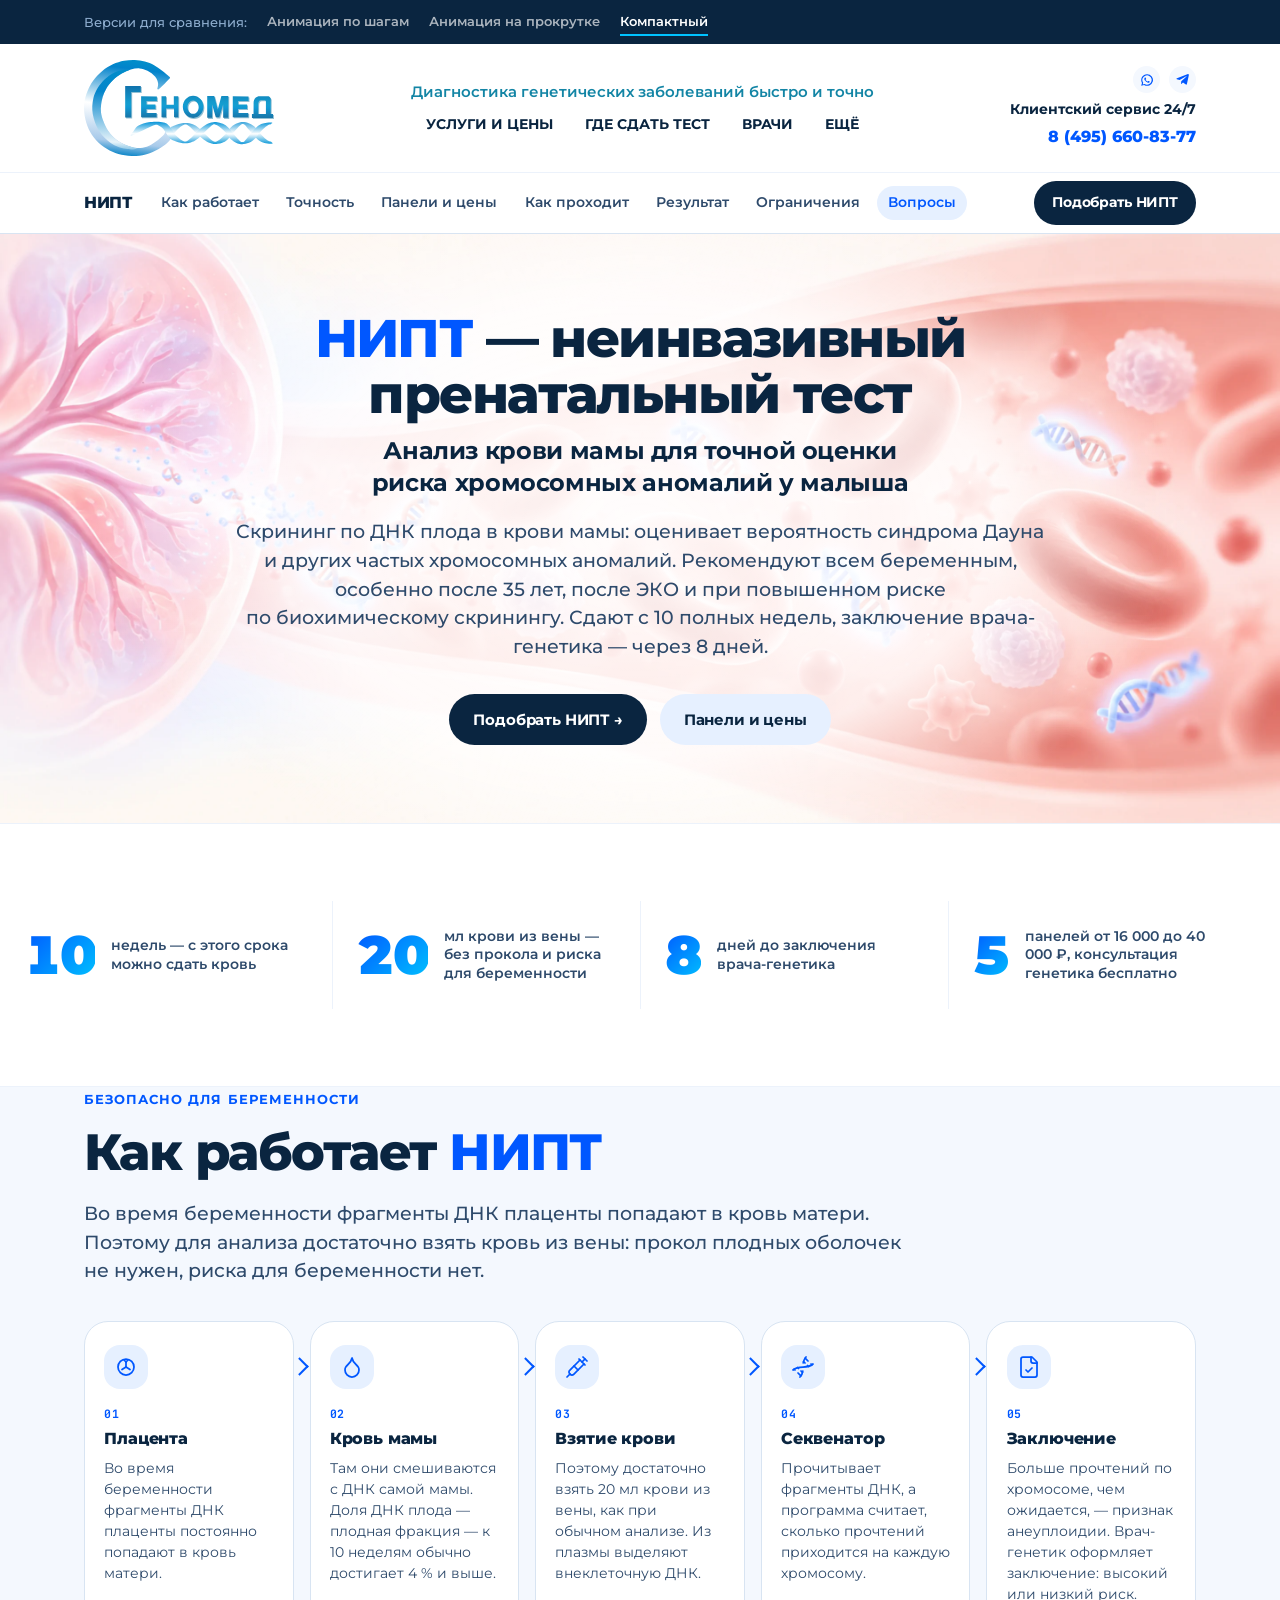
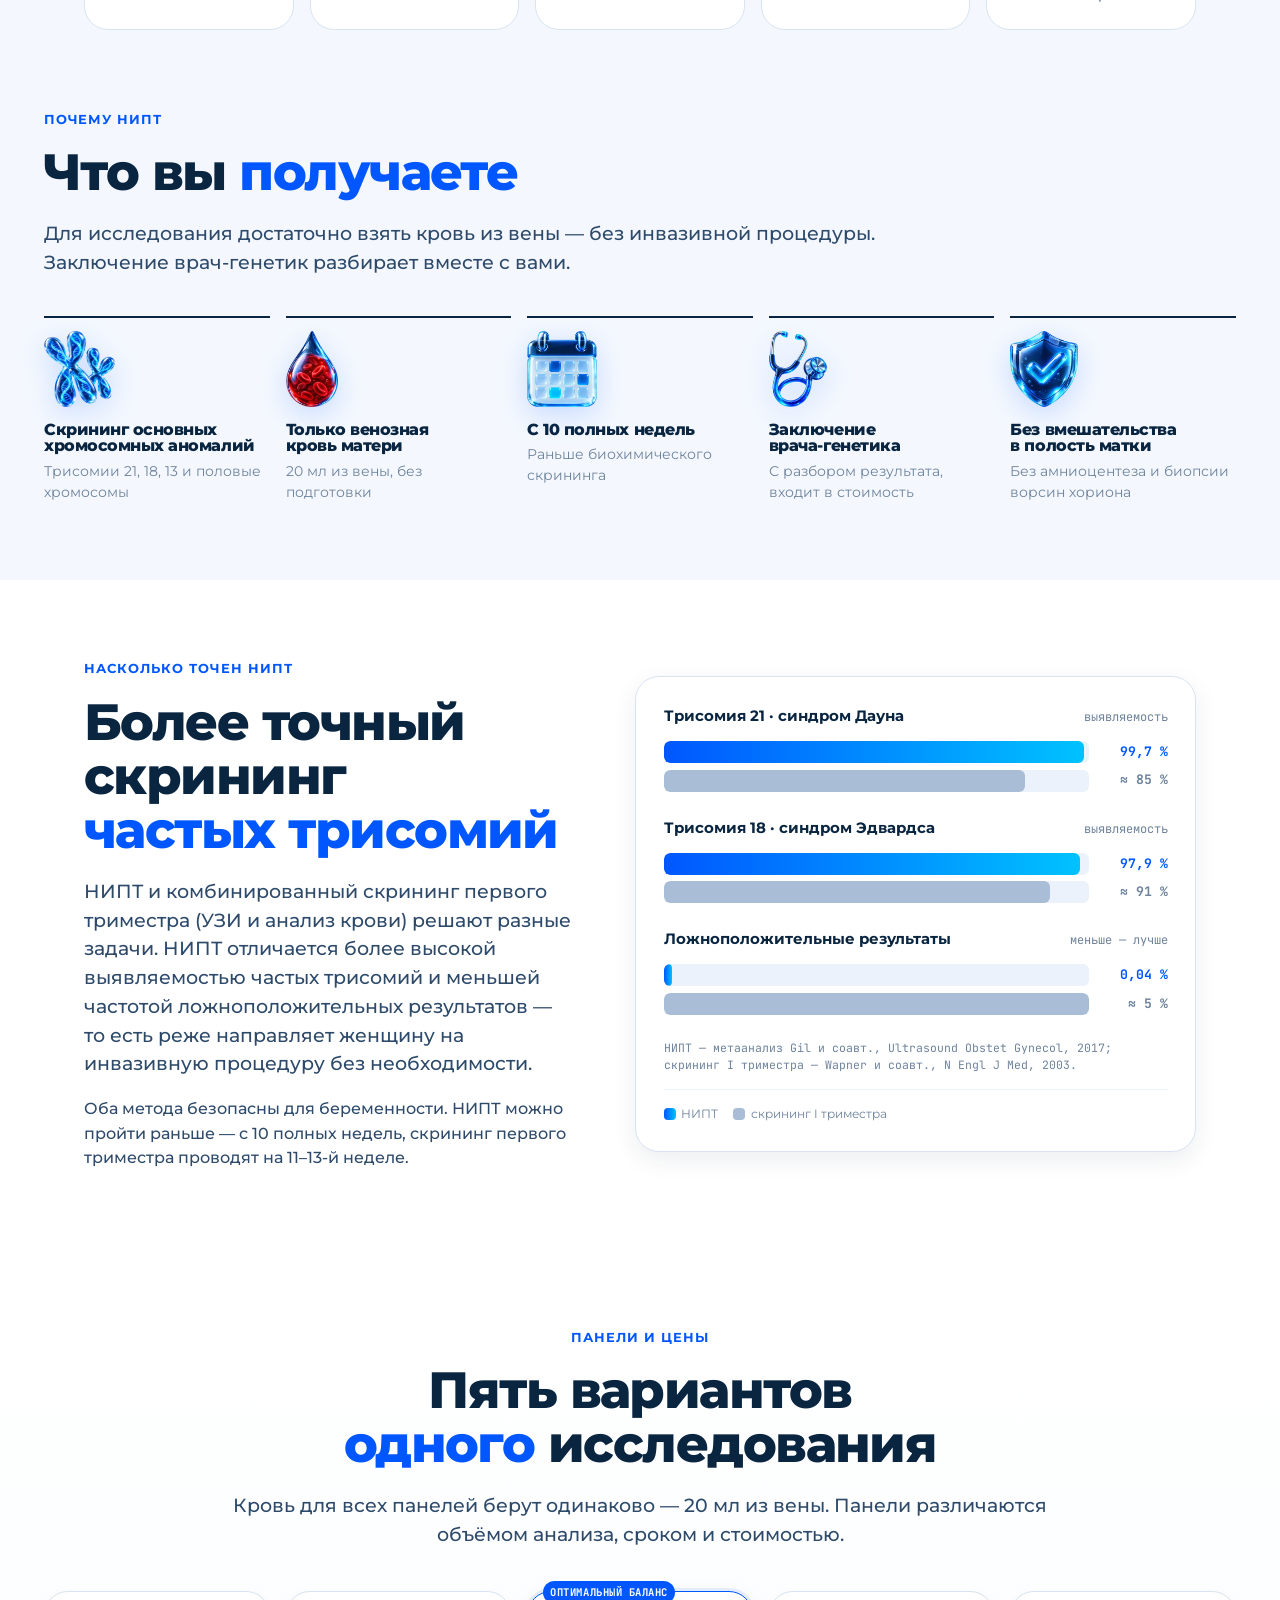
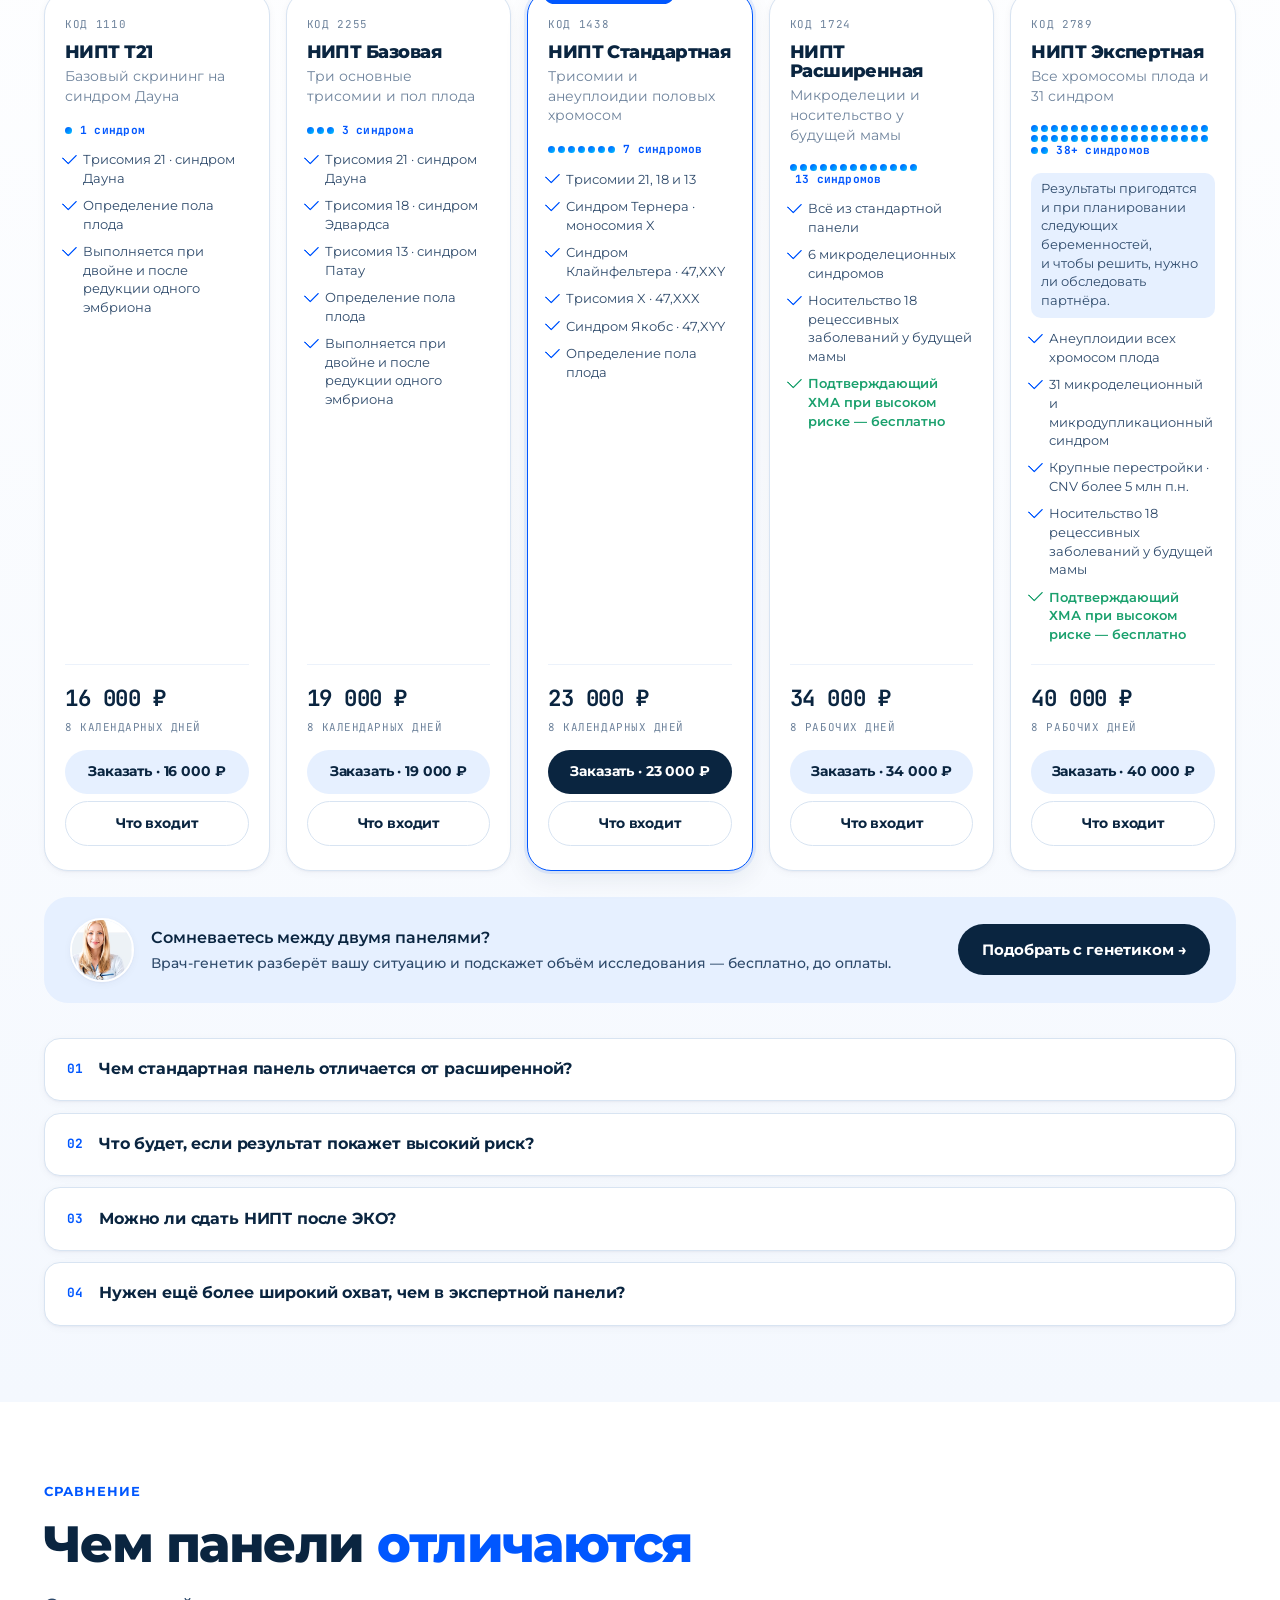
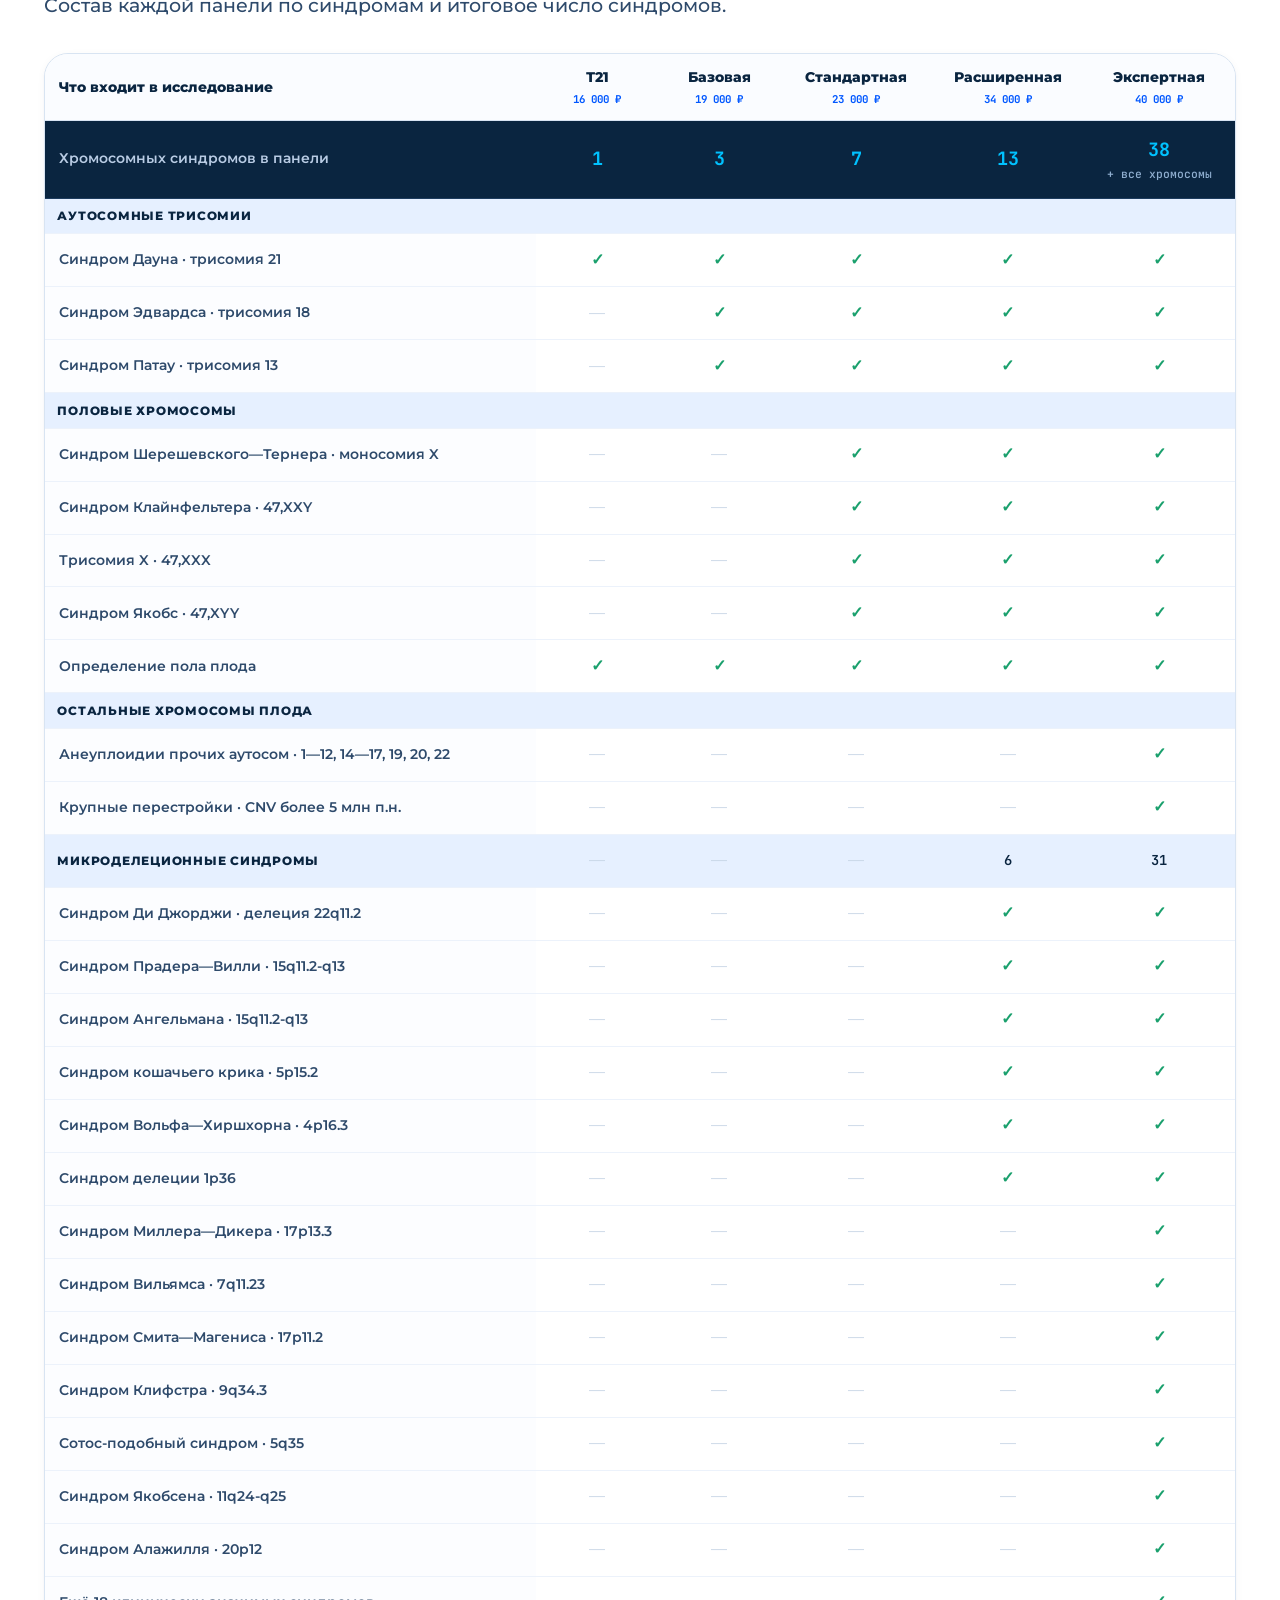
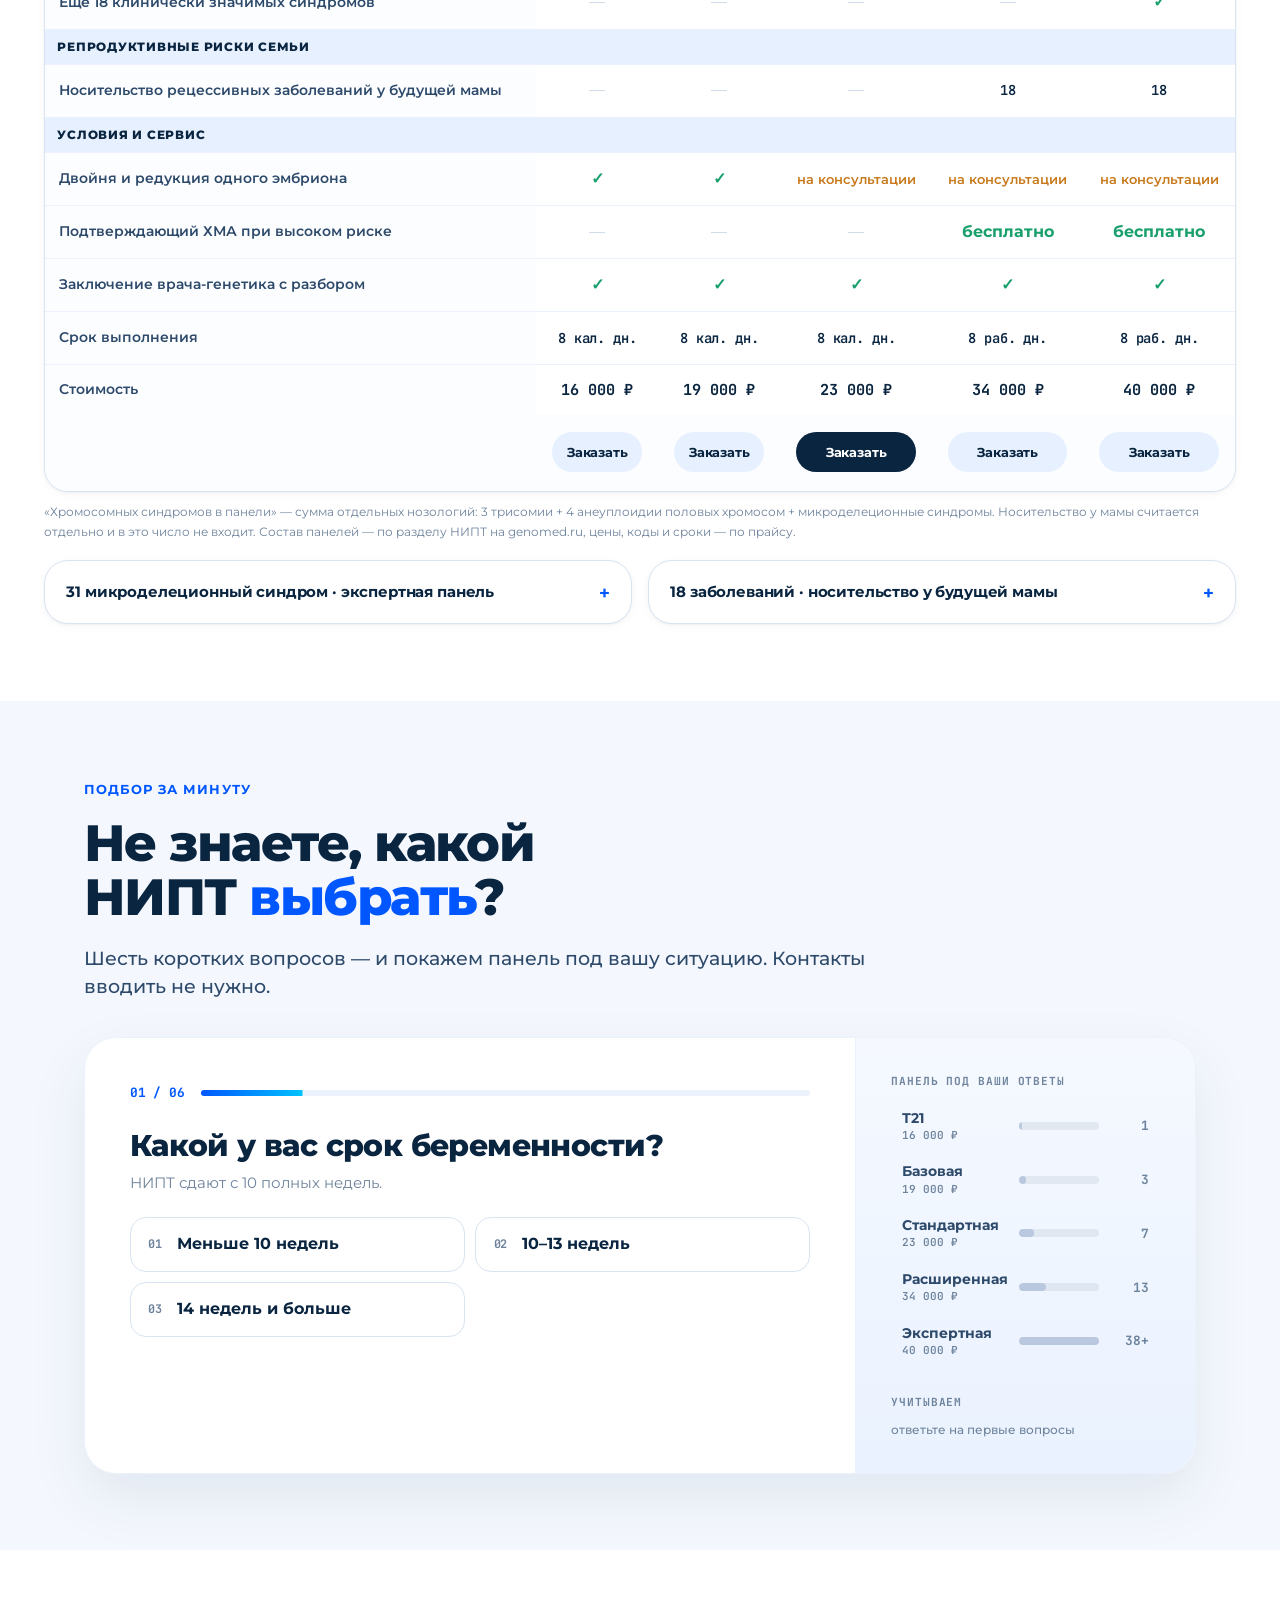
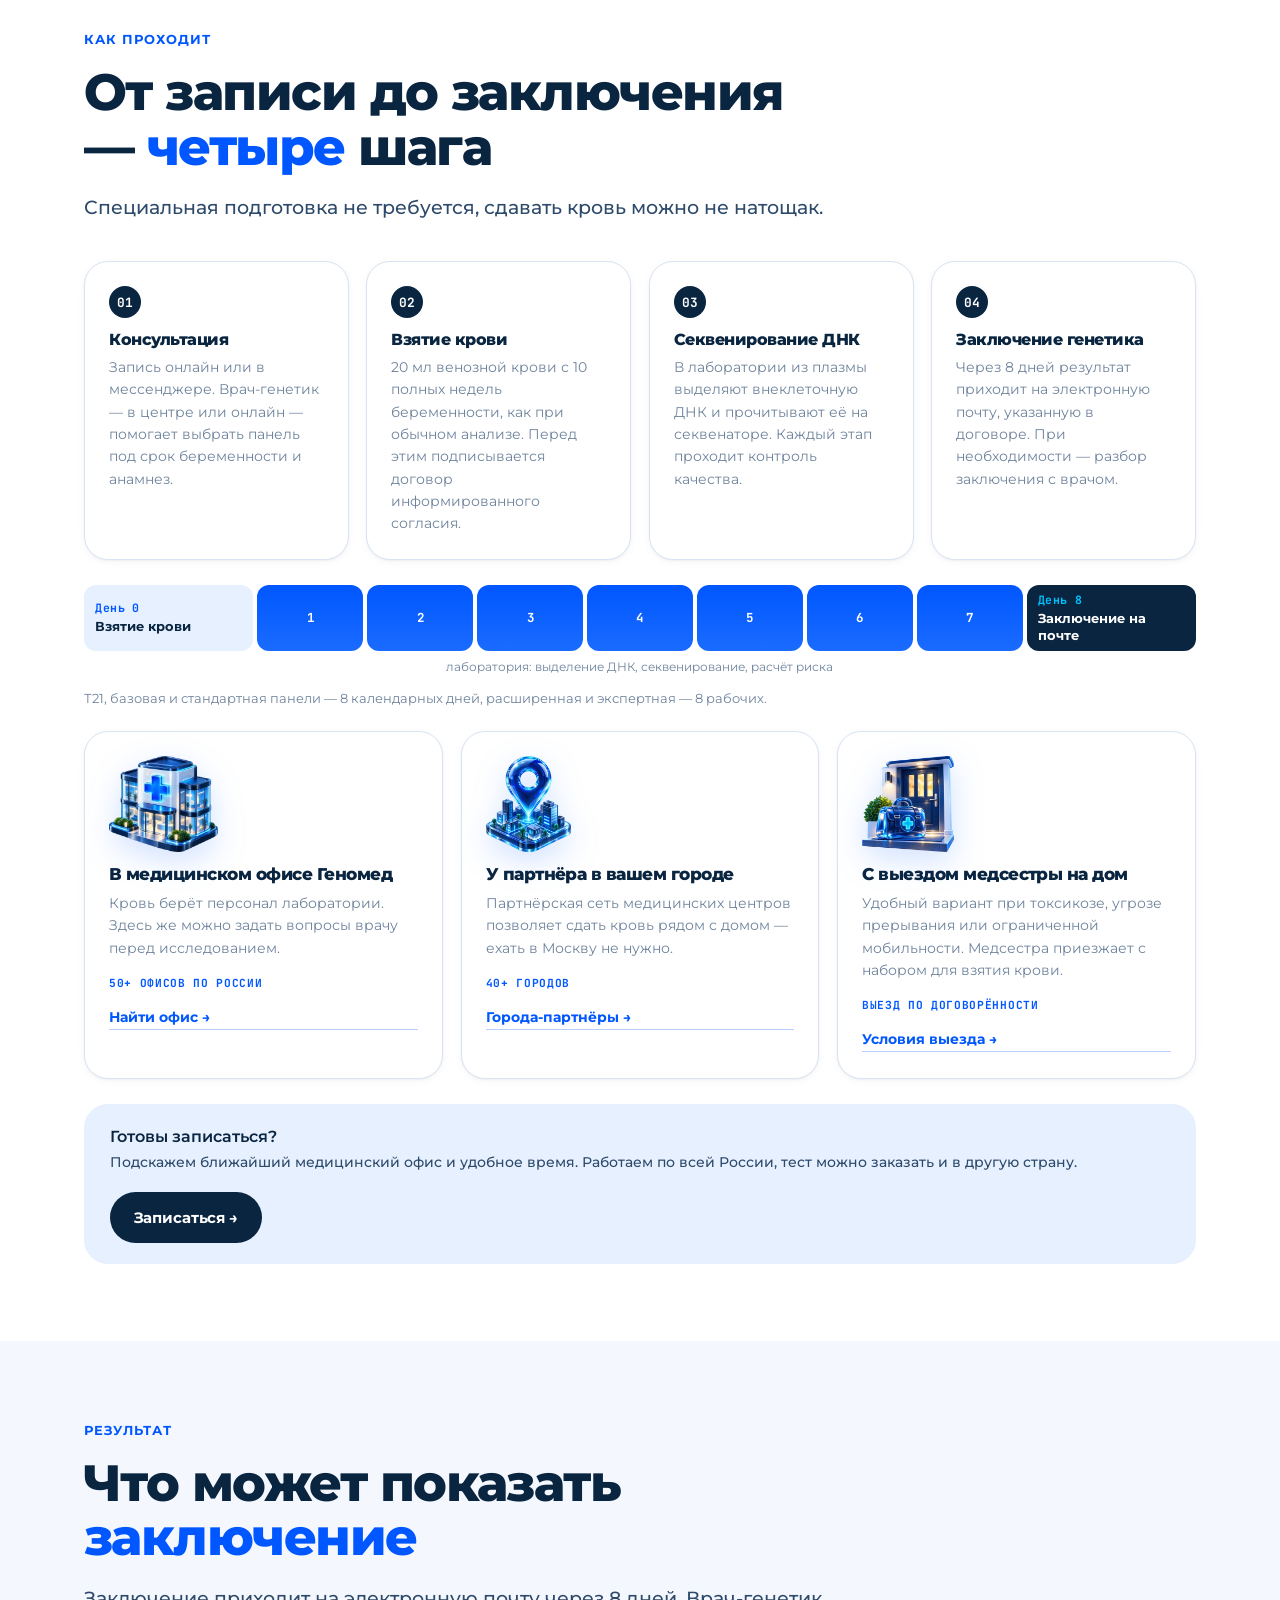
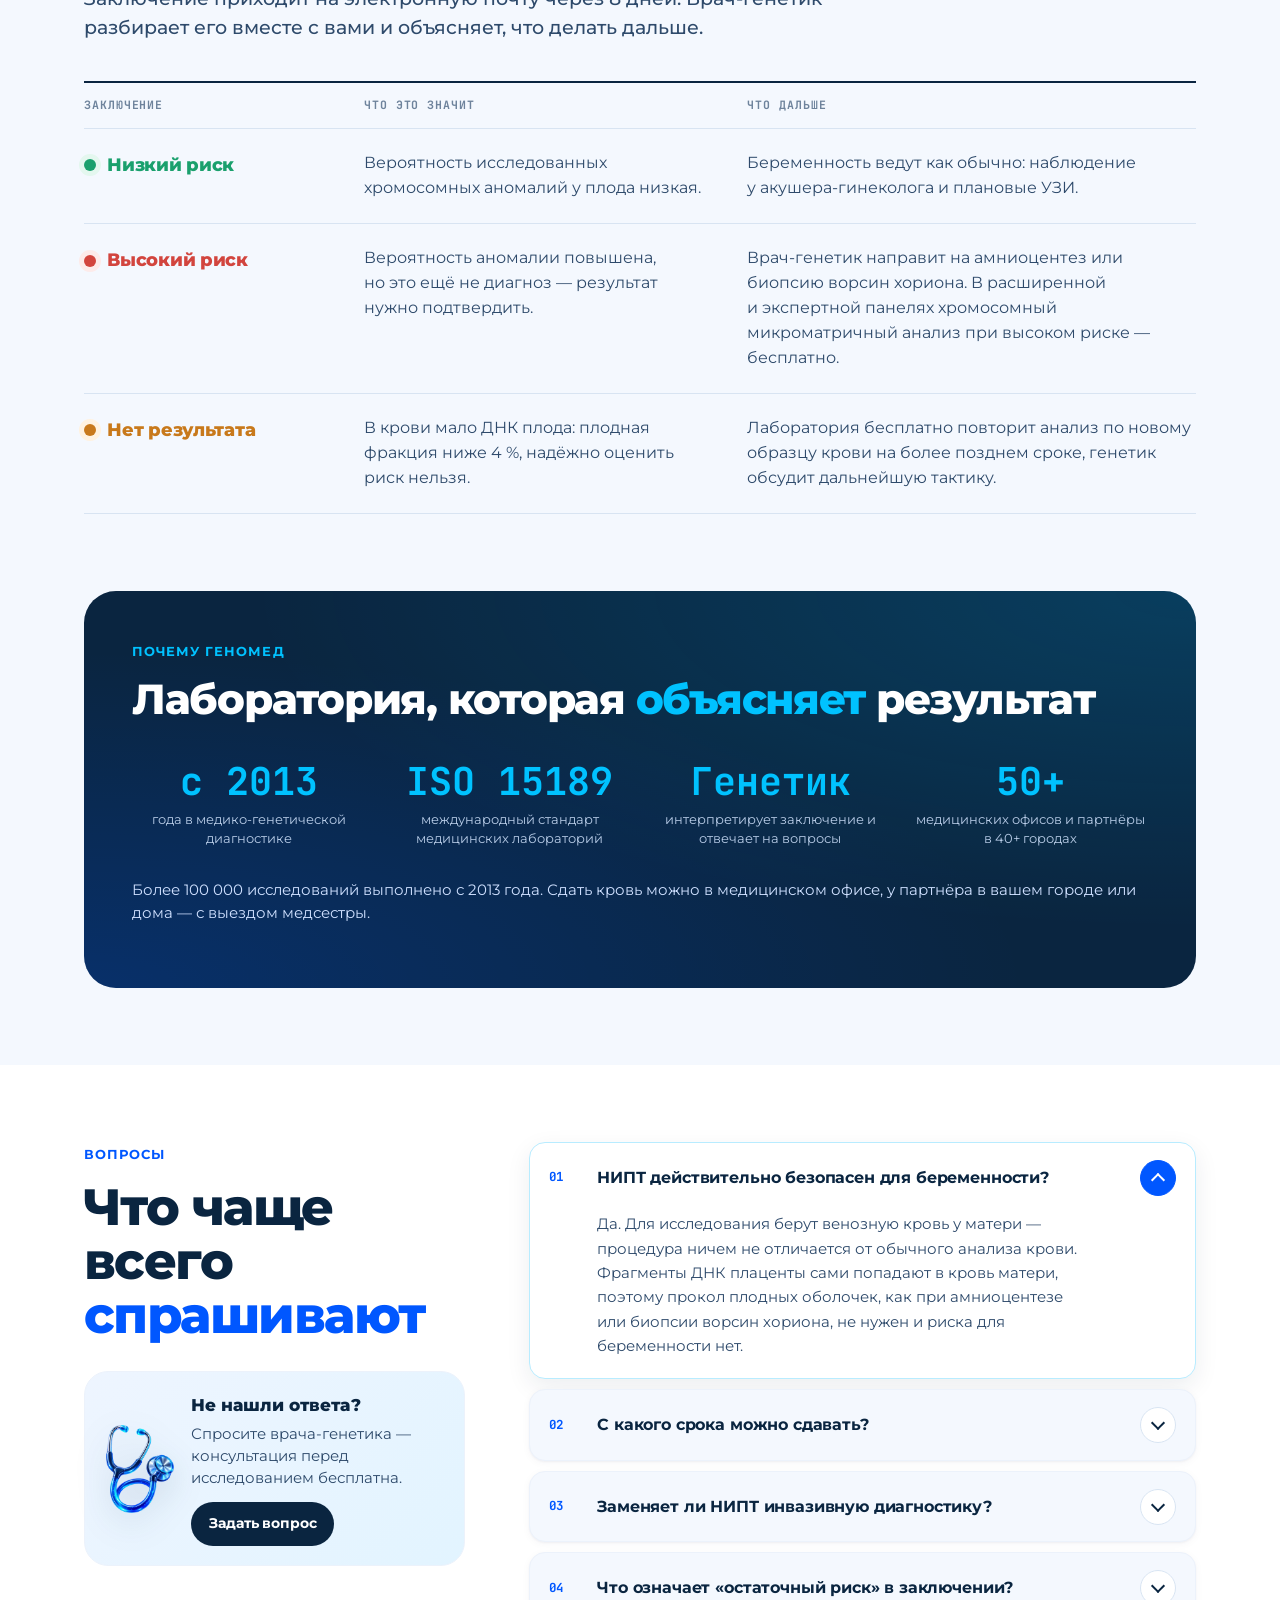
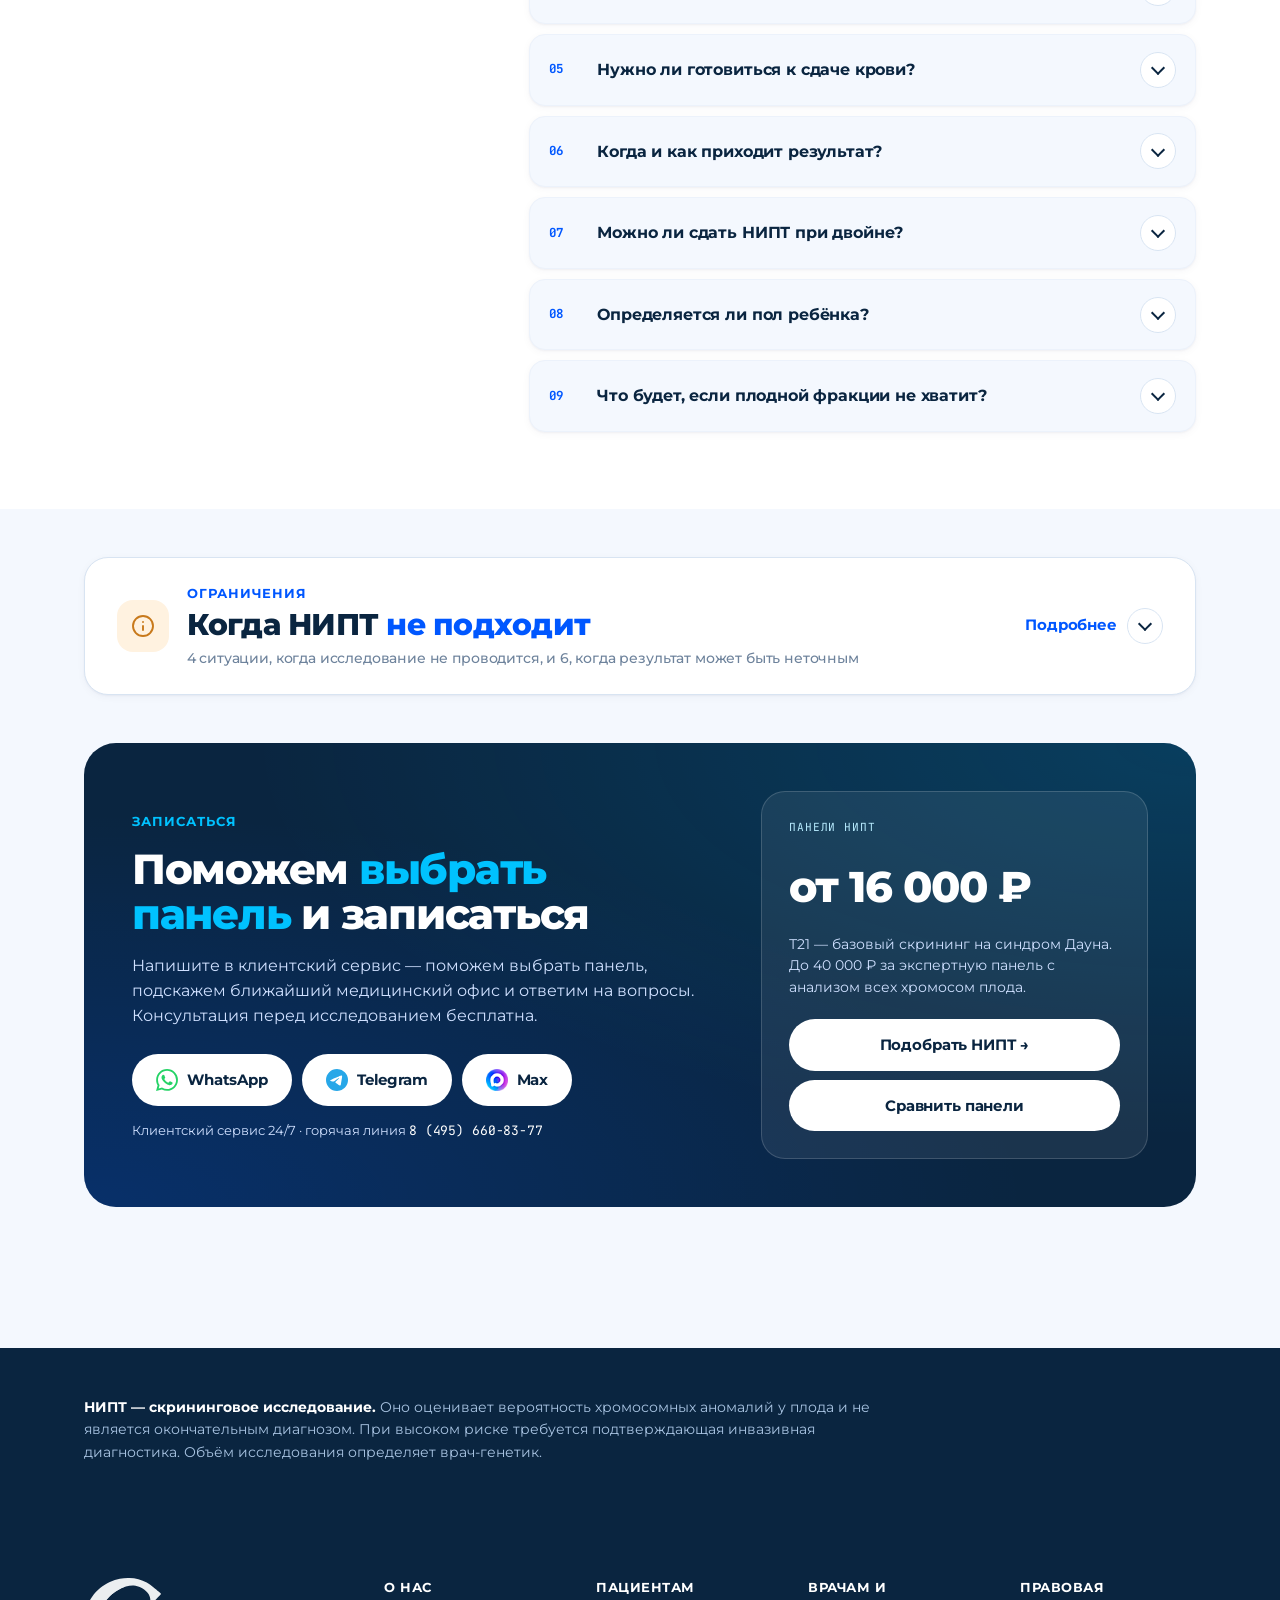
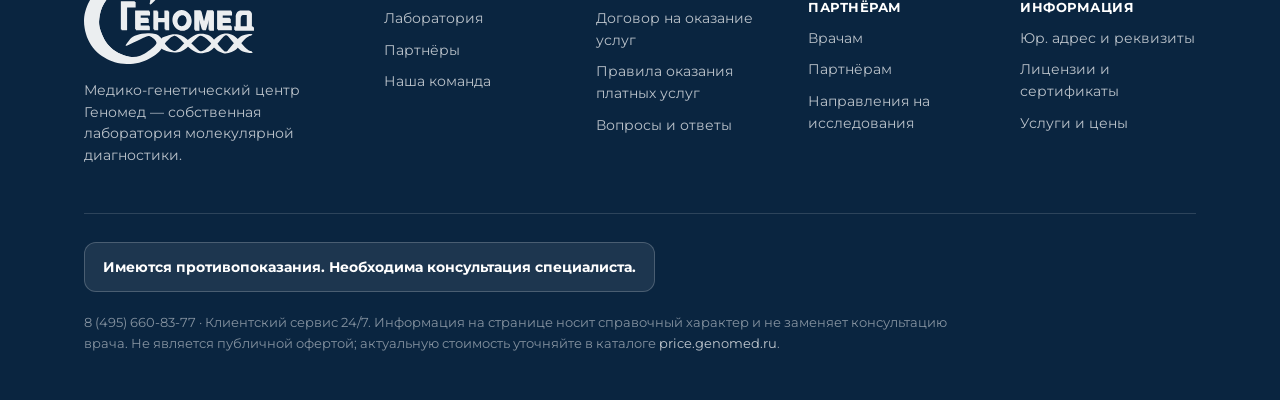
==== commit 9a962631: "НИПТ: вопросы — заголовок и «спросите генетика» слева, карточки справа; «Когда НИПТ не подходит» — р" ====
--- a/bez-animacii.html
+++ b/bez-animacii.html
@@ -856,10 +856,6 @@
   .v4fork__row p+p::before{content:"Что дальше: ";font-weight:700}
 }
 
-/* ===== v4: вопросы — аккордеон на линиях ===== */
-.fqg .fq{background:none !important;border:none !important;border-bottom:1px solid var(--line) !important;border-radius:0 !important;box-shadow:none !important}
-.fqg .fq__ic{display:none}
-.fqg .fqc{border-top:1px solid var(--line)}
 
 /* ===== v4: квиз — шесть вопросов, лесенка панелей ===== */
 .v4q{display:grid;grid-template-columns:minmax(0,1fr) minmax(0,340px);margin-top:2.2em;background:#fff;border:1px solid var(--line-soft);border-radius:var(--r-xl);box-shadow:0 24px 60px rgba(10,37,64,.08);overflow:hidden}
@@ -926,6 +922,59 @@
 @media(max-width:560px){.v4q__opts,.v4q__duo{grid-template-columns:minmax(0,1fr)}}
 @media(prefers-reduced-motion:reduce){.v4q *{animation:none !important;transition:none !important}}
 
+/* ===== v4: вопросы — заголовок слева, карточки справа ===== */
+.v4faq{display:grid;grid-template-columns:minmax(0,.8fr) minmax(0,1.4fr);gap:clamp(2em,5vw,4.5em);align-items:start}
+.v4faq__side{position:sticky;top:calc(96px + env(safe-area-inset-top,0px))}
+.v4faq__side h2{margin:.35em 0 0}
+.v4faq__ask{display:flex;gap:1.1em;align-items:center;margin-top:1.8em;padding:1.2em 1.3em;border-radius:var(--r-lg);background:linear-gradient(135deg,#EEF5FF,#E2F4FF);border:1px solid var(--line-soft)}
+.v4faq__ask img{width:auto;height:88px;flex:none;filter:drop-shadow(0 10px 16px rgba(10,37,64,.15))}
+.v4faq__ask b{display:block;font-family:var(--disp);font-weight:800;font-size:1.08em;color:var(--ink)}
+.v4faq__ask p{margin:.3em 0 .9em;color:var(--ink-2);font-size:.92em;line-height:1.5}
+.v4faq__list{display:grid;gap:10px;min-width:0}
+.v4fq{background:var(--bg);border:1px solid var(--line-soft);border-radius:var(--r-md);transition:background-color .2s ease-out,border-color .2s ease-out,box-shadow .2s ease-out}
+.v4fq[open]{background:#fff;border-color:var(--cyan-soft);box-shadow:var(--shadow-md)}
+.v4fq summary{list-style:none;cursor:pointer;display:grid;grid-template-columns:2.2em minmax(0,1fr) 36px;align-items:center;gap:.8em;padding:1.05em 1.2em;font-weight:700;color:var(--ink);line-height:1.35}
+.v4fq summary::-webkit-details-marker,.v4lim summary::-webkit-details-marker{display:none}
+.v4fq summary:focus-visible,.v4lim summary:focus-visible{outline:2px solid var(--blue);outline-offset:2px;border-radius:var(--r-md)}
+.v4fq__n{font-size:.78em;color:var(--blue)}
+.v4fq__a{padding:0 calc(2.4em + 36px) 1.25em calc(1.2em + 2.2em + .8em)}
+.v4fq__a p{margin:0;padding:0;color:var(--ink-2);line-height:1.6;text-wrap:pretty}
+.v4chev{flex:none;width:36px;height:36px;border-radius:50%;background:#fff;border:1px solid var(--line);position:relative;transition:transform .2s ease-out,background-color .2s ease-out,border-color .2s ease-out}
+.v4chev::after{content:"";position:absolute;left:50%;top:45%;width:8px;height:8px;border-right:2px solid var(--ink);border-bottom:2px solid var(--ink);transform:translate(-50%,-50%) rotate(45deg)}
+details[open]>summary .v4chev{transform:rotate(180deg);background:var(--blue);border-color:var(--blue)}
+details[open]>summary .v4chev::after{border-color:#fff}
+@media(hover:hover) and (pointer:fine){.v4fq:not([open]) summary:hover .v4chev,.v4lim:not([open]) summary:hover .v4chev{border-color:var(--blue)}}
+@media(max-width:900px){.v4faq{grid-template-columns:minmax(0,1fr)}.v4faq__side{position:static}}
+@media(max-width:560px){.v4fq summary{grid-template-columns:minmax(0,1fr) 32px}.v4fq__n{display:none}.v4fq__a{padding:0 1.2em 1.2em}.v4chev{width:32px;height:32px}}
+
+/* ===== v4: ограничения — раскрывающаяся полоса ===== */
+#limits.v4lim-sec{padding-block:clamp(2em,4vw,3em) !important}
+.v4lim{background:#fff;border:1px solid var(--line);border-radius:var(--r-lg);box-shadow:var(--shadow-sm);transition:box-shadow .2s ease-out}
+.v4lim[open]{box-shadow:var(--shadow-md)}
+.v4lim summary{list-style:none;cursor:pointer;display:grid;grid-template-columns:52px minmax(0,1fr) auto;gap:1.1em;align-items:center;padding:clamp(1.1em,2.5vw,1.6em) clamp(1.1em,3vw,2em)}
+.v4lim__ic{width:52px;height:52px;border-radius:16px;background:var(--warn-soft);color:var(--warn);display:grid;place-items:center}
+.v4lim__ic svg{width:24px;height:24px}
+.v4lim__t{display:grid;gap:.3em;min-width:0}
+.v4lim__t .section-eyebrow{margin:0}
+.v4lim__t b{font-family:var(--disp);font-weight:800;font-size:clamp(22px,2.4vw,30px);letter-spacing:-.025em;line-height:1.15;color:var(--ink)}
+.v4lim__t b em{color:var(--blue);font-style:normal}
+.v4lim__t small{color:var(--muted);font-size:.9em;font-weight:500;line-height:1.45}
+.v4lim__btn{display:flex;align-items:center;gap:.7em;font-weight:700;color:var(--blue);font-size:.92em}
+.v4lim__more span+span,.v4lim[open] .v4lim__more span:first-child{display:none}
+.v4lim[open] .v4lim__more span+span{display:inline}
+.v4lim__body{padding:0 clamp(1.1em,3vw,2em) clamp(1.3em,3vw,2em);border-top:1px solid var(--line-soft)}
+.v4lim__lead{margin:1.3em 0 0;max-width:70ch;color:var(--ink-2);line-height:1.6}
+.v4lim .limgrp{color:var(--blue) !important}
+.v4lim .limlist>.limrow{border-top-color:var(--line-soft)}
+.v4lim .limrow__ic{background:var(--accent-soft);border-color:#C9DDFF;color:var(--blue)}
+.v4lim .limrow h3{color:var(--ink)}
+.v4lim .limrow p{color:var(--ink-2)}
+.v4lim .limnote p{background:var(--bg);border-color:var(--line-soft);color:var(--ink-2)}
+.v4lim .limnote b{color:var(--ink)}
+.v4lim__tail{margin:1.5em 0 0;color:var(--muted);font-size:.92em}
+@media(max-width:640px){.v4lim summary{grid-template-columns:minmax(0,1fr) auto}.v4lim__ic,.v4lim__more{display:none}}
+@media(prefers-reduced-motion:reduce){.v4fq,.v4chev,.v4lim{transition:none}}
+
 /* ============================================================
    ВКЛАДКА «БЕЗ АНИМАЦИИ»: никакого движения на странице
    ============================================================ */
@@ -934,7 +983,7 @@
 </style>
 </head>
 <body>
-<div class="vbar"><div class="wrap vbar__in"><b>Версии для сравнения:</b><a href="index.html">Анимация по шагам</a><a href="bez-animacii.html" class="on" aria-current="page">Компактный</a></div></div>
+<div class="vbar"><div class="wrap vbar__in"><b>Версии для сравнения:</b><a href="index.html">Анимация по шагам</a><a href="prokrutka.html">Анимация на прокрутке</a><a href="bez-animacii.html" class="on" aria-current="page">Компактный</a></div></div>
 <header class="hdr">
   <div class="wrap hdr-in">
     <a class="hdr-logo" href="https://genomed.ru/"><img src="img/logo.svg" alt="Геномед"></a>
@@ -983,7 +1032,7 @@
       </div>
     </div>
   </div>
-  <img class="v4hero__pic" src="img/hero-placenta.webp" alt="Иллюстрация: из плаценты фрагменты ДНК попадают в кровь мамы" width="1774" height="887" fetchpriority="high">
+  <img class="v4hero__pic" src="img/hero-placenta.webp" alt="Иллюстрация: из плаценты фрагменты ДНК попадают в кровь мамы" width="2880" height="1440" fetchpriority="high">
 </section>
 <section class="nstat" aria-label="Коротко о НИПТ">
   <div class="nstat__in">
@@ -1446,32 +1495,38 @@
   </div>
 </section>
 <section id="faq" class="v3band">
-  <div class="wrap section-head">
-    <span class="section-eyebrow">Вопросы</span>
-    <h2>Что чаще всего <em>спрашивают</em></h2>
-  </div>
-  <div class="wrap fqg">
-<div class="fqc">
-<details class="fq" style="order:1" open><summary><span class="fq__ic"><svg class="v3ic" viewBox="0 0 24 24" fill="none" stroke="currentColor" stroke-width="1.9" stroke-linecap="round" stroke-linejoin="round" aria-hidden="true"><path d="M20 13c0 5-3.5 7.5-7.66 8.95a1 1 0 0 1-.67-.01C7.5 20.5 4 18 4 13V6a1 1 0 0 1 1-1c2 0 4.5-1.2 6.24-2.72a1.17 1.17 0 0 1 1.52 0C14.51 3.81 17 5 19 5a1 1 0 0 1 1 1z"/><path d="m9 12 2 2 4-4"/></svg></span><span class="fq__q"><span class="fq__n mono">01</span>НИПТ действительно безопасен для беременности?</span></summary><div class="fq__a"><p class="a">Да. Для исследования берут венозную кровь у матери — процедура ничем не отличается от обычного анализа крови. Фрагменты ДНК плаценты сами попадают в кровь матери, поэтому прокол плодных оболочек, как при амниоцентезе или биопсии ворсин хориона, не нужен и риска для беременности нет.</p></div></details>
-<details class="fq" style="order:3"><summary><span class="fq__ic"><svg class="v3ic" viewBox="0 0 24 24" fill="none" stroke="currentColor" stroke-width="1.9" stroke-linecap="round" stroke-linejoin="round" aria-hidden="true"><path d="M3 7V5a2 2 0 0 1 2-2h2"/><path d="M17 3h2a2 2 0 0 1 2 2v2"/><path d="M21 17v2a2 2 0 0 1-2 2h-2"/><path d="M7 21H5a2 2 0 0 1-2-2v-2"/><circle cx="12" cy="12" r="3"/><path d="m16 16-1.9-1.9"/></svg></span><span class="fq__q"><span class="fq__n mono">03</span>Заменяет ли НИПТ инвазивную диагностику?</span></summary><div class="fq__a"><p class="a">Нет. НИПТ — скрининговое исследование: оно оценивает вероятность хромосомной аномалии, но не устанавливает диагноз. При высоком риске результат подтверждают инвазивной диагностикой с последующим хромосомным анализом. В расширенной и экспертной панелях Геномед такое подтверждение выполняется бесплатно.</p></div></details>
-<details class="fq" style="order:5"><summary><span class="fq__ic"><svg class="v3ic" viewBox="0 0 24 24" fill="none" stroke="currentColor" stroke-width="1.9" stroke-linecap="round" stroke-linejoin="round" aria-hidden="true"><circle cx="12" cy="12" r="10"/><path d="M12 16v-4"/><path d="M12 8h.01"/></svg></span><span class="fq__q"><span class="fq__n mono">05</span>Нужно ли готовиться к сдаче крови?</span></summary><div class="fq__a"><p class="a">Специальная подготовка не требуется. Сдавать кровь можно не натощак, диета и отмена препаратов не нужны. Для исследования берут 20 мл венозной крови.</p></div></details>
-<details class="fq" style="order:7"><summary><span class="fq__ic"><svg class="v3ic" viewBox="0 0 24 24" fill="none" stroke="currentColor" stroke-width="1.9" stroke-linecap="round" stroke-linejoin="round" aria-hidden="true"><path d="M9 12h.01"/><path d="M15 12h.01"/><path d="M10 16c.5.3 1.2.5 2 .5s1.5-.2 2-.5"/><path d="M19 6.3a9 9 0 0 1 1.8 3.9 2 2 0 0 1 0 3.6 9 9 0 0 1-17.6 0 2 2 0 0 1 0-3.6A9 9 0 0 1 12 3c2 0 3.5 1.1 3.5 2.5s-.9 2.5-2 2.5c-.8 0-1.5-.4-1.5-1"/></svg></span><span class="fq__q"><span class="fq__n mono">07</span>Можно ли сдать НИПТ при двойне?</span></summary><div class="fq__a"><p class="a">При двуплодной беременности и после редукции одного эмбриона выполняются панели Т21 и базовая. Панели с анеуплоидиями половых хромосом при двойне не применяются: ДНК каждого плода в крови матери разделить нельзя. При тройне и большем числе плодов исследование не проводится.</p></div></details>
-<details class="fq" style="order:9"><summary><span class="fq__ic"><svg class="v3ic" viewBox="0 0 24 24" fill="none" stroke="currentColor" stroke-width="1.9" stroke-linecap="round" stroke-linejoin="round" aria-hidden="true"><path d="M7 16.3c2.2 0 4-1.83 4-4.05 0-1.16-.57-2.26-1.71-3.19S7.29 6.75 7 5.3c-.29 1.45-1.14 2.84-2.29 3.76S3 11.1 3 12.25c0 2.22 1.8 4.05 4 4.05z"/><path d="M12.56 6.6A10.97 10.97 0 0 0 14 3.02c.5 2.5 2 4.9 4 6.5s3 3.5 3 5.5a6.98 6.98 0 0 1-11.91 4.97"/></svg></span><span class="fq__q"><span class="fq__n mono">09</span>Что будет, если плодной фракции не хватит?</span></summary><div class="fq__a"><p class="a">Доля ДНК плода определяется уже в ходе исследования. Если она ниже 4 %, достоверный результат получить нельзя — лаборатория бесплатно выполняет анализ нового образца крови на большем сроке. Низкая плодная фракция сама по себе считается поводом обсудить с генетиком дальнейшую тактику.</p></div></details>
-</div><div class="fqc">
-<details class="fq" style="order:2"><summary><span class="fq__ic"><svg class="v3ic" viewBox="0 0 24 24" fill="none" stroke="currentColor" stroke-width="1.9" stroke-linecap="round" stroke-linejoin="round" aria-hidden="true"><path d="M8 2v4"/><path d="M16 2v4"/><rect width="18" height="18" x="3" y="4" rx="2"/><path d="M3 10h18"/></svg></span><span class="fq__q"><span class="fq__n mono">02</span>С какого срока можно сдавать?</span></summary><div class="fq__a"><p class="a">С 10 полных недель беременности: к этому сроку доля ДНК плода в материнской крови обычно достигает необходимых 4 % и выше. Верхней границы срока практически нет. Плодная фракция определяется в процессе исследования — если она оказалась ниже 4 %, кровь потребуется сдать повторно на более позднем сроке.</p></div></details>
-<details class="fq" style="order:4"><summary><span class="fq__ic"><svg class="v3ic" viewBox="0 0 24 24" fill="none" stroke="currentColor" stroke-width="1.9" stroke-linecap="round" stroke-linejoin="round" aria-hidden="true"><path d="M22 12h-2.48a2 2 0 0 0-1.93 1.46l-2.35 8.36a.25.25 0 0 1-.48 0L9.24 2.18a.25.25 0 0 0-.48 0l-2.35 8.36A2 2 0 0 1 4.49 12H2"/></svg></span><span class="fq__q"><span class="fq__n mono">04</span>Что означает «остаточный риск» в заключении?</span></summary><div class="fq__a"><p class="a">Это вероятность того, что при низком риске по результату хромосомная аномалия у плода всё же есть. Для НИПТ она очень мала: надёжность низкого результата (NPV) превышает 99,9 %, но формально остаточный риск не равен нулю.</p></div></details>
-<details class="fq" style="order:6"><summary><span class="fq__ic"><svg class="v3ic" viewBox="0 0 24 24" fill="none" stroke="currentColor" stroke-width="1.9" stroke-linecap="round" stroke-linejoin="round" aria-hidden="true"><circle cx="12" cy="12" r="10"/><polyline points="12 6 12 12 16 14"/></svg></span><span class="fq__q"><span class="fq__n mono">06</span>Когда и как приходит результат?</span></summary><div class="fq__a"><p class="a">Через 8 дней после взятия крови заключение врача-генетика приходит на электронную почту, указанную в договоре. Для панелей Т21, базовой и стандартной срок считается в календарных днях, для расширенной и экспертной — в рабочих. Разбор заключения с врачом-генетиком входит в стоимость.</p></div></details>
-<details class="fq" style="order:8"><summary><span class="fq__ic"><svg class="v3ic" viewBox="0 0 24 24" fill="none" stroke="currentColor" stroke-width="1.9" stroke-linecap="round" stroke-linejoin="round" aria-hidden="true"><circle cx="12" cy="8" r="5"/><path d="M20 21a8 8 0 0 0-16 0"/></svg></span><span class="fq__q"><span class="fq__n mono">08</span>Определяется ли пол ребёнка?</span></summary><div class="fq__a"><p class="a">Да, определение пола плода входит во все пять панелей. Если вы не хотите знать пол до родов, скажите об этом при записи — врач не назовёт его при разборе заключения.</p></div></details>
-</div>
+  <div class="wrap v4faq">
+    <div class="v4faq__side">
+      <span class="section-eyebrow">Вопросы</span>
+      <h2>Что чаще всего <em>спрашивают</em></h2>
+      <div class="v4faq__ask"><img src="img/ic-doctor.webp" alt="" width="216" height="280" loading="lazy">
+        <div><b>Не&nbsp;нашли ответа?</b><p>Спросите врача-генетика&nbsp;— консультация перед исследованием бесплатна.</p>
+        <a class="btn-lnipt btn-lnipt--primary btn-lnipt--sm" href="#modal-callback"><span>Задать вопрос</span></a></div></div>
+    </div>
+    <div class="v4faq__list">
+<details class="v4fq" open><summary><span class="v4fq__n mono">01</span><span class="v4fq__q">НИПТ действительно безопасен для беременности?</span><span class="v4chev" aria-hidden="true"></span></summary><div class="v4fq__a"><p class="a">Да. Для исследования берут венозную кровь у матери — процедура ничем не отличается от обычного анализа крови. Фрагменты ДНК плаценты сами попадают в кровь матери, поэтому прокол плодных оболочек, как при амниоцентезе или биопсии ворсин хориона, не нужен и риска для беременности нет.</p></div></details>
+<details class="v4fq"><summary><span class="v4fq__n mono">02</span><span class="v4fq__q">С какого срока можно сдавать?</span><span class="v4chev" aria-hidden="true"></span></summary><div class="v4fq__a"><p class="a">С 10 полных недель беременности: к этому сроку доля ДНК плода в материнской крови обычно достигает необходимых 4 % и выше. Верхней границы срока практически нет. Плодная фракция определяется в процессе исследования — если она оказалась ниже 4 %, кровь потребуется сдать повторно на более позднем сроке.</p></div></details>
+<details class="v4fq"><summary><span class="v4fq__n mono">03</span><span class="v4fq__q">Заменяет ли НИПТ инвазивную диагностику?</span><span class="v4chev" aria-hidden="true"></span></summary><div class="v4fq__a"><p class="a">Нет. НИПТ — скрининговое исследование: оно оценивает вероятность хромосомной аномалии, но не устанавливает диагноз. При высоком риске результат подтверждают инвазивной диагностикой с последующим хромосомным анализом. В расширенной и экспертной панелях Геномед такое подтверждение выполняется бесплатно.</p></div></details>
+<details class="v4fq"><summary><span class="v4fq__n mono">04</span><span class="v4fq__q">Что означает «остаточный риск» в заключении?</span><span class="v4chev" aria-hidden="true"></span></summary><div class="v4fq__a"><p class="a">Это вероятность того, что при низком риске по результату хромосомная аномалия у плода всё же есть. Для НИПТ она очень мала: надёжность низкого результата (NPV) превышает 99,9 %, но формально остаточный риск не равен нулю.</p></div></details>
+<details class="v4fq"><summary><span class="v4fq__n mono">05</span><span class="v4fq__q">Нужно ли готовиться к сдаче крови?</span><span class="v4chev" aria-hidden="true"></span></summary><div class="v4fq__a"><p class="a">Специальная подготовка не требуется. Сдавать кровь можно не натощак, диета и отмена препаратов не нужны. Для исследования берут 20 мл венозной крови.</p></div></details>
+<details class="v4fq"><summary><span class="v4fq__n mono">06</span><span class="v4fq__q">Когда и как приходит результат?</span><span class="v4chev" aria-hidden="true"></span></summary><div class="v4fq__a"><p class="a">Через 8 дней после взятия крови заключение врача-генетика приходит на электронную почту, указанную в договоре. Для панелей Т21, базовой и стандартной срок считается в календарных днях, для расширенной и экспертной — в рабочих. Разбор заключения с врачом-генетиком входит в стоимость.</p></div></details>
+<details class="v4fq"><summary><span class="v4fq__n mono">07</span><span class="v4fq__q">Можно ли сдать НИПТ при двойне?</span><span class="v4chev" aria-hidden="true"></span></summary><div class="v4fq__a"><p class="a">При двуплодной беременности и после редукции одного эмбриона выполняются панели Т21 и базовая. Панели с анеуплоидиями половых хромосом при двойне не применяются: ДНК каждого плода в крови матери разделить нельзя. При тройне и большем числе плодов исследование не проводится.</p></div></details>
+<details class="v4fq"><summary><span class="v4fq__n mono">08</span><span class="v4fq__q">Определяется ли пол ребёнка?</span><span class="v4chev" aria-hidden="true"></span></summary><div class="v4fq__a"><p class="a">Да, определение пола плода входит во все пять панелей. Если вы не хотите знать пол до родов, скажите об этом при записи — врач не назовёт его при разборе заключения.</p></div></details>
+<details class="v4fq"><summary><span class="v4fq__n mono">09</span><span class="v4fq__q">Что будет, если плодной фракции не хватит?</span><span class="v4chev" aria-hidden="true"></span></summary><div class="v4fq__a"><p class="a">Доля ДНК плода определяется уже в ходе исследования. Если она ниже 4 %, достоверный результат получить нельзя — лаборатория бесплатно выполняет анализ нового образца крови на большем сроке. Низкая плодная фракция сама по себе считается поводом обсудить с генетиком дальнейшую тактику.</p></div></details>
+    </div>
   </div>
 </section>
-<section id="limits" style="padding-top:0">
+<section id="limits" class="v4lim-sec">
   <div class="wrap">
-    <div class="deep">
-      <span class="section-eyebrow" style="color:var(--cyan)">Ограничения</span>
-      <h2 style="font-size:clamp(26px,3.4vw,42px) !important">Когда НИПТ <em style="color:var(--cyan)">не&nbsp;подходит</em></h2>
-      <p style="max-width:66ch;margin:1em 0 0">Часть ограничений связана с&nbsp;биологией метода: в&nbsp;этих ситуациях ДНК в&nbsp;крови мамы не&nbsp;отражает хромосомный набор плода или её недостаточно для надёжного анализа.</p>
-
+    <details class="v4lim">
+      <summary>
+        <span class="v4lim__ic"><svg class="v3ic" viewBox="0 0 24 24" fill="none" stroke="currentColor" stroke-width="1.9" stroke-linecap="round" stroke-linejoin="round" aria-hidden="true"><circle cx="12" cy="12" r="10"/><path d="M12 16v-4"/><path d="M12 8h.01"/></svg></span>
+        <span class="v4lim__t"><span class="section-eyebrow">Ограничения</span><b>Когда НИПТ <em>не&nbsp;подходит</em></b>
+          <small>4 ситуации, когда исследование не&nbsp;проводится, и&nbsp;6, когда результат может быть неточным</small></span>
+        <span class="v4lim__btn"><span class="v4lim__more"><span>Подробнее</span><span>Свернуть</span></span><span class="v4chev" aria-hidden="true"></span></span>
+      </summary>
+      <div class="v4lim__body">
+      <p class="v4lim__lead">Часть ограничений связана с&nbsp;биологией метода: в&nbsp;этих ситуациях ДНК в&nbsp;крови мамы не&nbsp;отражает хромосомный набор плода или её недостаточно для надёжного анализа.</p>
       <h3 class="limgrp">Исследование не&nbsp;проводится</h3>
       <div class="limlist">
         <div class="limrow"><span class="limrow__ic"><svg viewBox="0 0 24 24" fill="none" stroke="currentColor" stroke-width="1.8" stroke-linecap="round" stroke-linejoin="round"><rect x="3" y="4" width="18" height="18" rx="2"/><path d="M16 2v4M8 2v4M3 10h18"/><path d="m14 14-4 4M10 14l4 4"/></svg></span>
@@ -1504,8 +1559,9 @@
         <p><b>Чего НИПТ не&nbsp;выявляет.</b> Транслокационную и&nbsp;мозаичную формы синдромов Дауна, Эдвардса и&nbsp;Патау.</p>
         <p><b>Когда лучше сразу диагностика.</b> Если по&nbsp;УЗИ уже найдены маркеры или пороки развития плода и&nbsp;нет противопоказаний, врач рекомендует не&nbsp;НИПТ, а&nbsp;амниоцентез или биопсию ворсин хориона.</p>
       </div>
-      <p style="margin-top:1.8em;font-size:.92em">Все ограничения врач-генетик разбирает индивидуально на&nbsp;консультации перед исследованием.</p>
-    </div>
+      <p class="v4lim__tail">Все ограничения врач-генетик разбирает индивидуально на&nbsp;консультации перед исследованием.</p>
+      </div>
+    </details>
   </div>
 </section>
 <section id="cta" style="padding-top:0">
@@ -1513,7 +1569,7 @@
     <div class="deep cta-grid">
       <div>
         <span class="section-eyebrow" style="color:var(--cyan)">Записаться</span>
-        <h2 style="font-size:clamp(26px,3.4vw,42px) !important">Подберём НИПТ <em style="color:var(--cyan)">под ваш срок</em> беременности</h2>
+        <h2 style="font-size:clamp(26px,3.4vw,42px) !important">Поможем <em style="color:var(--cyan)">выбрать панель</em> и&nbsp;записаться</h2>
         <p style="max-width:58ch;margin-top:1em">Напишите в клиентский сервис — поможем выбрать панель, подскажем ближайший медицинский офис и ответим на вопросы. Консультация перед исследованием бесплатна.</p>
         <div class="v3chat"><a class="btn-lnipt btn-lnipt--light" href="https://wa.me/74956608377" target="_blank" rel="noopener"><svg viewBox="0 0 24 24" aria-hidden="true"><path fill="#25D366" d="M17.472 14.382c-.297-.149-1.758-.867-2.03-.967-.273-.099-.471-.148-.67.15-.197.297-.767.966-.94 1.164-.173.199-.347.223-.644.075-.297-.15-1.255-.463-2.39-1.475-.883-.788-1.48-1.761-1.653-2.059-.173-.297-.018-.458.13-.606.134-.133.298-.347.446-.52.149-.174.198-.298.298-.497.099-.198.05-.371-.025-.52-.075-.149-.669-1.612-.916-2.207-.242-.579-.487-.5-.669-.51-.173-.008-.371-.01-.57-.01-.198 0-.52.074-.792.372-.272.297-1.04 1.016-1.04 2.479 0 1.462 1.065 2.875 1.213 3.074.149.198 2.096 3.2 5.077 4.487.709.306 1.262.489 1.694.625.712.227 1.36.195 1.871.118.571-.085 1.758-.719 2.006-1.413.248-.694.248-1.289.173-1.413-.074-.124-.272-.198-.57-.347m-5.421 7.403h-.004a9.87 9.87 0 01-5.031-1.378l-.361-.214-3.741.982.998-3.648-.235-.374a9.86 9.86 0 01-1.51-5.26c.001-5.45 4.436-9.884 9.888-9.884 2.64 0 5.122 1.03 6.988 2.898a9.825 9.825 0 012.893 6.994c-.003 5.45-4.437 9.884-9.885 9.884m8.413-18.297A11.815 11.815 0 0012.05 0C5.495 0 .16 5.335.157 11.892c0 2.096.547 4.142 1.588 5.945L.057 24l6.305-1.654a11.882 11.882 0 005.683 1.448h.005c6.554 0 11.89-5.335 11.893-11.893a11.821 11.821 0 00-3.48-8.413Z"/></svg><span>WhatsApp</span></a><a class="btn-lnipt btn-lnipt--light" href="https://t.me/genomed_b2c_bot" target="_blank" rel="noopener"><svg viewBox="0 0 24 24" aria-hidden="true"><path fill="#27A7E8" d="M11.944 0A12 12 0 0 0 0 12a12 12 0 0 0 12 12 12 12 0 0 0 12-12A12 12 0 0 0 12 0a12 12 0 0 0-.056 0zm4.962 7.224c.1-.002.321.023.465.14a.506.506 0 0 1 .171.325c.016.093.036.306.02.472-.18 1.898-.962 6.502-1.36 8.627-.168.9-.499 1.201-.82 1.23-.696.065-1.225-.46-1.9-.902-1.056-.693-1.653-1.124-2.678-1.8-1.185-.78-.417-1.21.258-1.91.177-.184 3.247-2.977 3.307-3.23.007-.032.014-.15-.056-.212s-.174-.041-.249-.024c-.106.024-1.793 1.14-5.061 3.345-.48.33-.913.49-1.302.48-.428-.008-1.252-.241-1.865-.44-.752-.245-1.349-.374-1.297-.789.027-.216.325-.437.893-.663 3.498-1.524 5.83-2.529 6.998-3.014 3.332-1.386 4.025-1.627 4.476-1.635z"/></svg><span>Telegram</span></a><a class="btn-lnipt btn-lnipt--light" href="https://max.ru/id7701759381_bot" target="_blank" rel="noopener"><img src="[data-uri]" alt="" width="30" height="30"><span>Max</span></a></div><p class="v3tel">Клиентский сервис 24/7 · горячая линия <a class="mono" href="tel:84956608377">8 (495) 660-83-77</a></p>
 
@@ -1760,6 +1816,14 @@
   prog(0, false);
 })();
 
+/* ограничения: ссылка «Ограничения» в меню раскрывает блок */
+(function () {
+  var d = document.querySelector('.v4lim');
+  if (!d) return;
+  document.querySelectorAll('a[href="#limits"]').forEach(function (a) { a.addEventListener('click', function () { d.open = true; }); });
+  if (location.hash === '#limits') d.open = true;
+})();
+
 
 /* ============================================================
    2. ЯКОРНАЯ НАВИГАЦИЯ — подсветка текущего раздела
